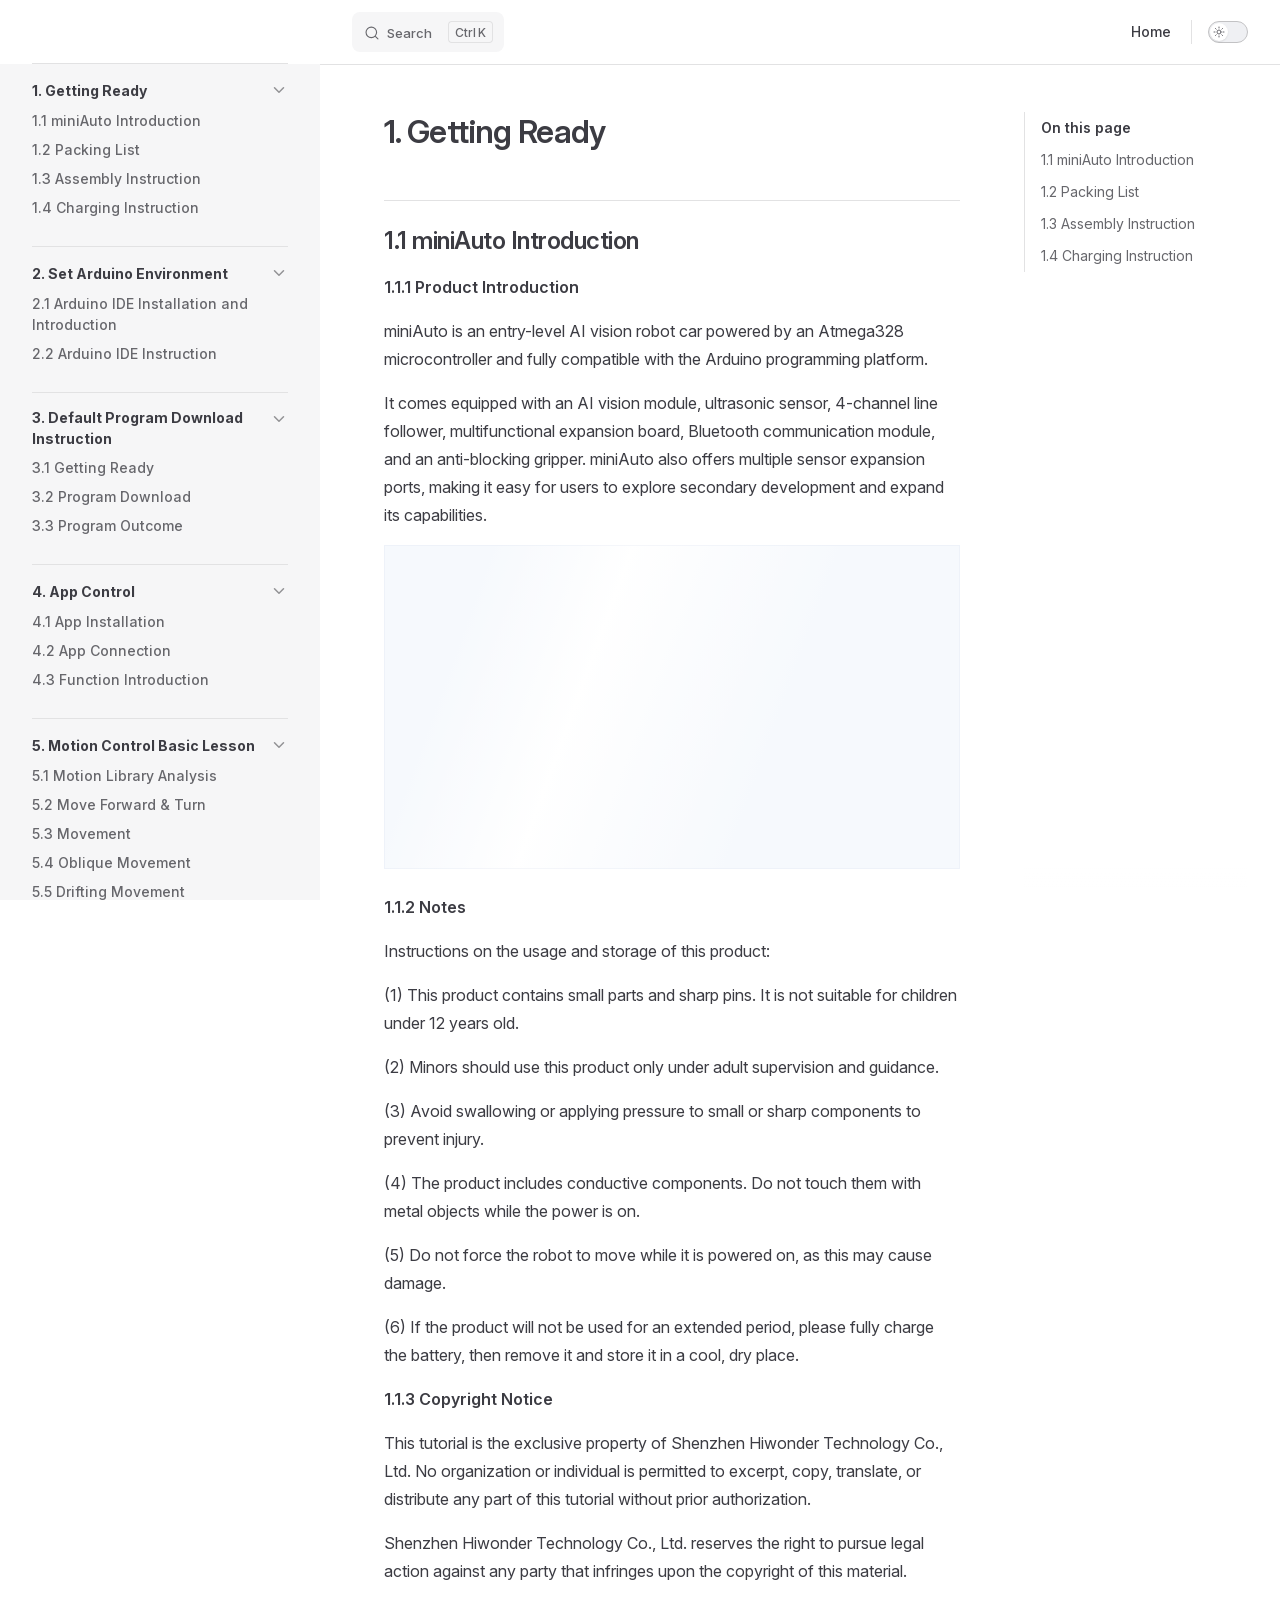
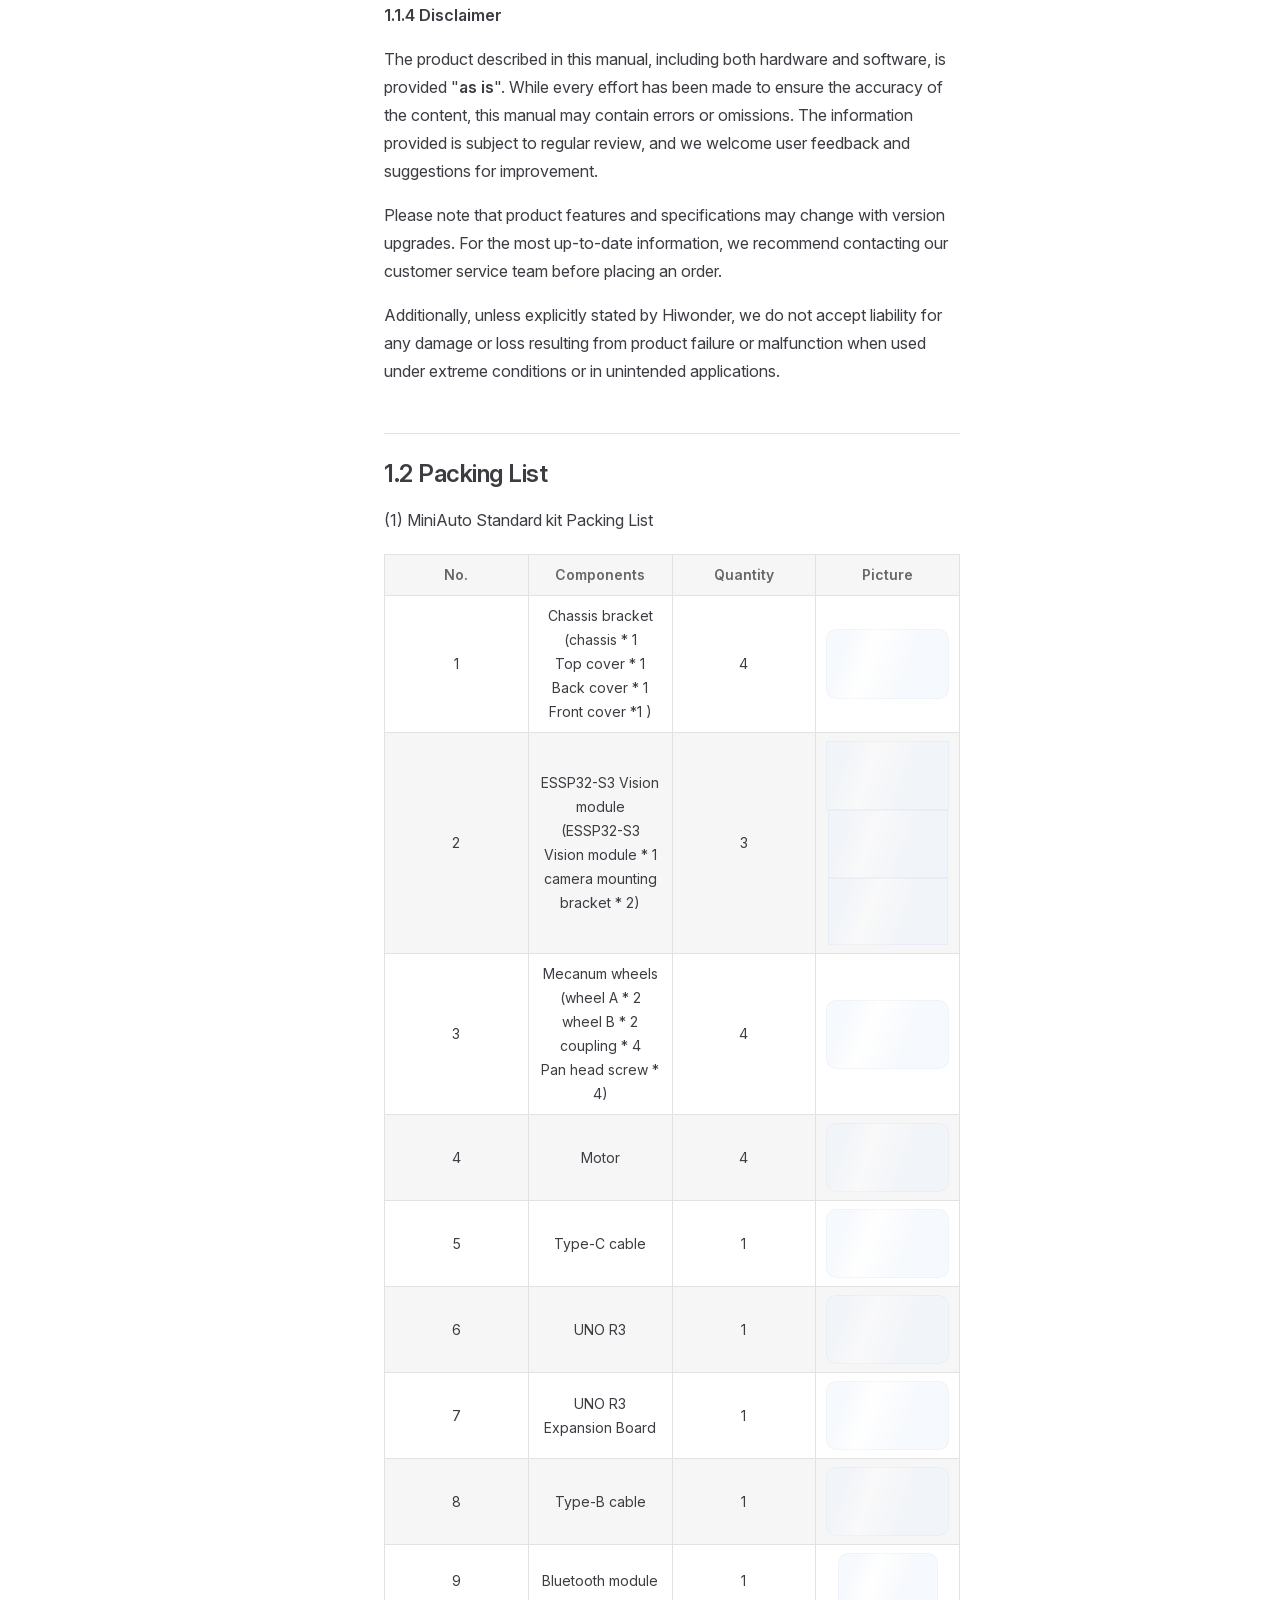
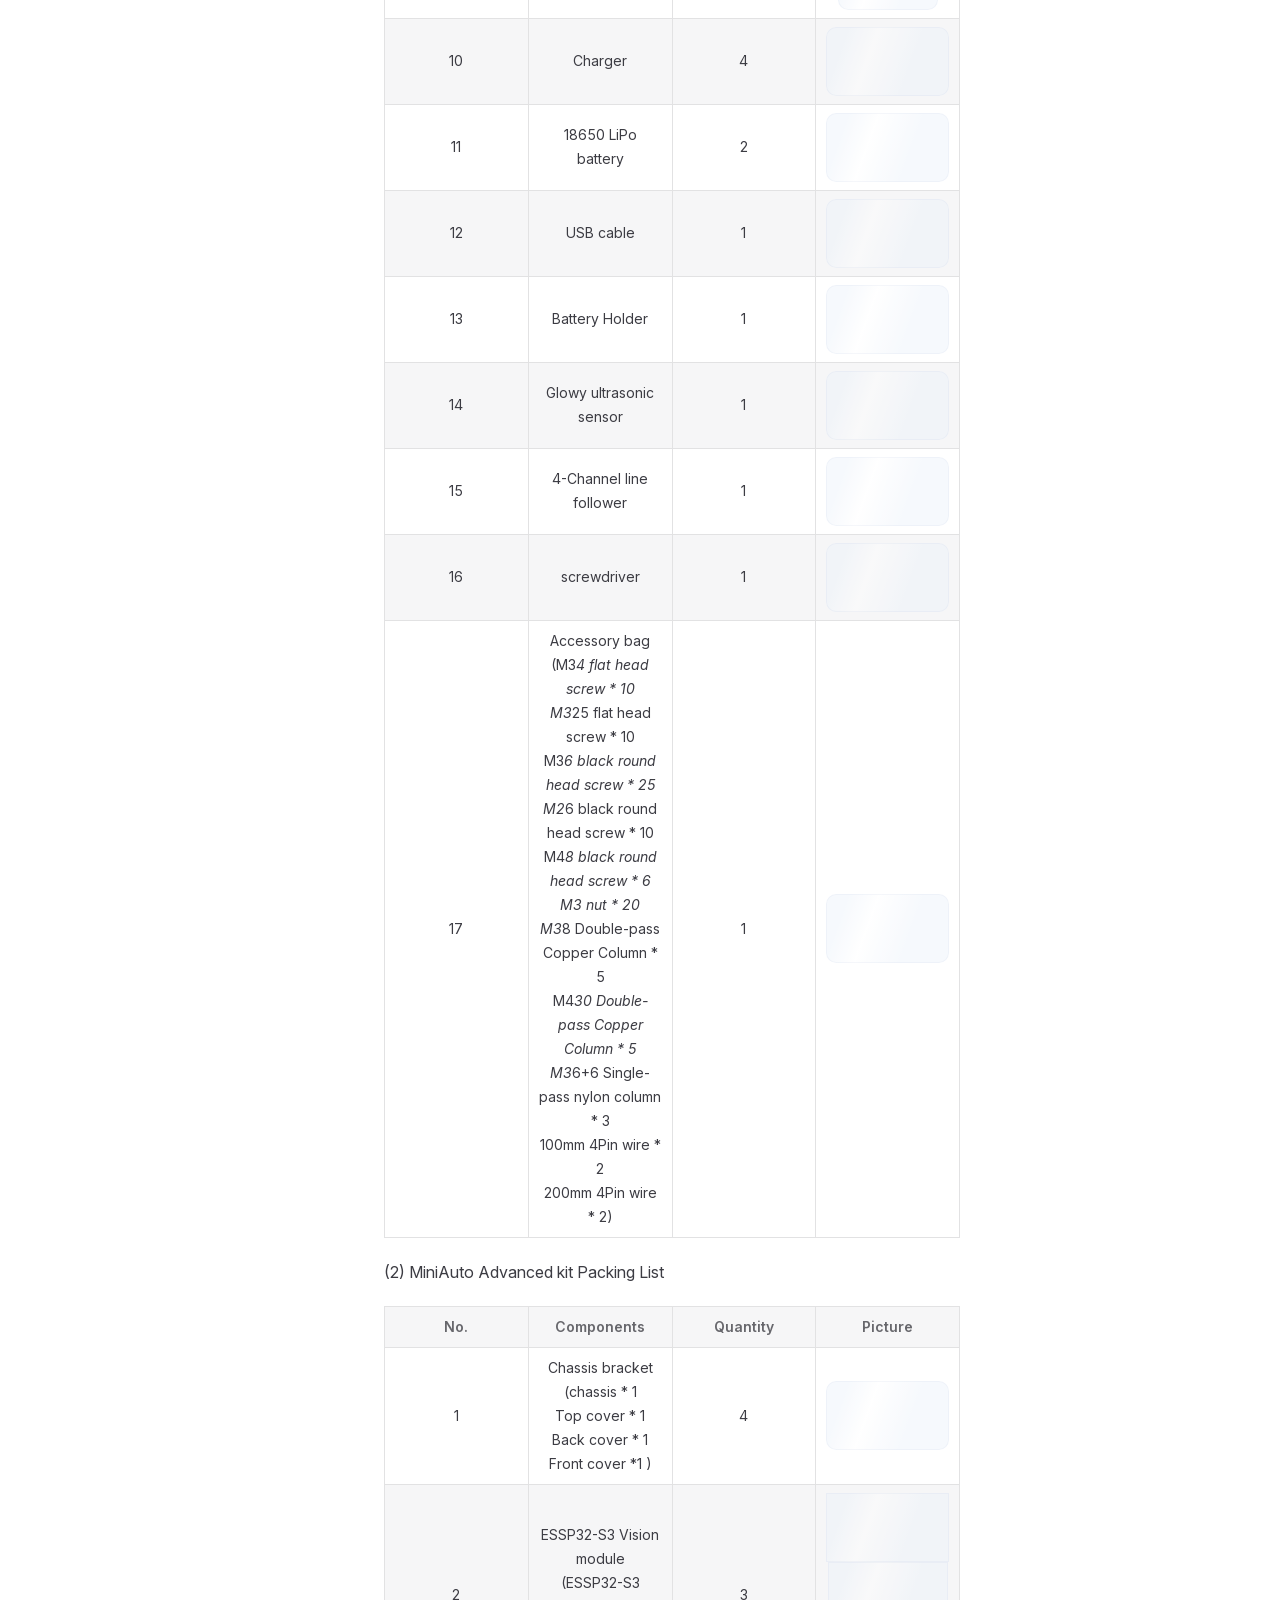
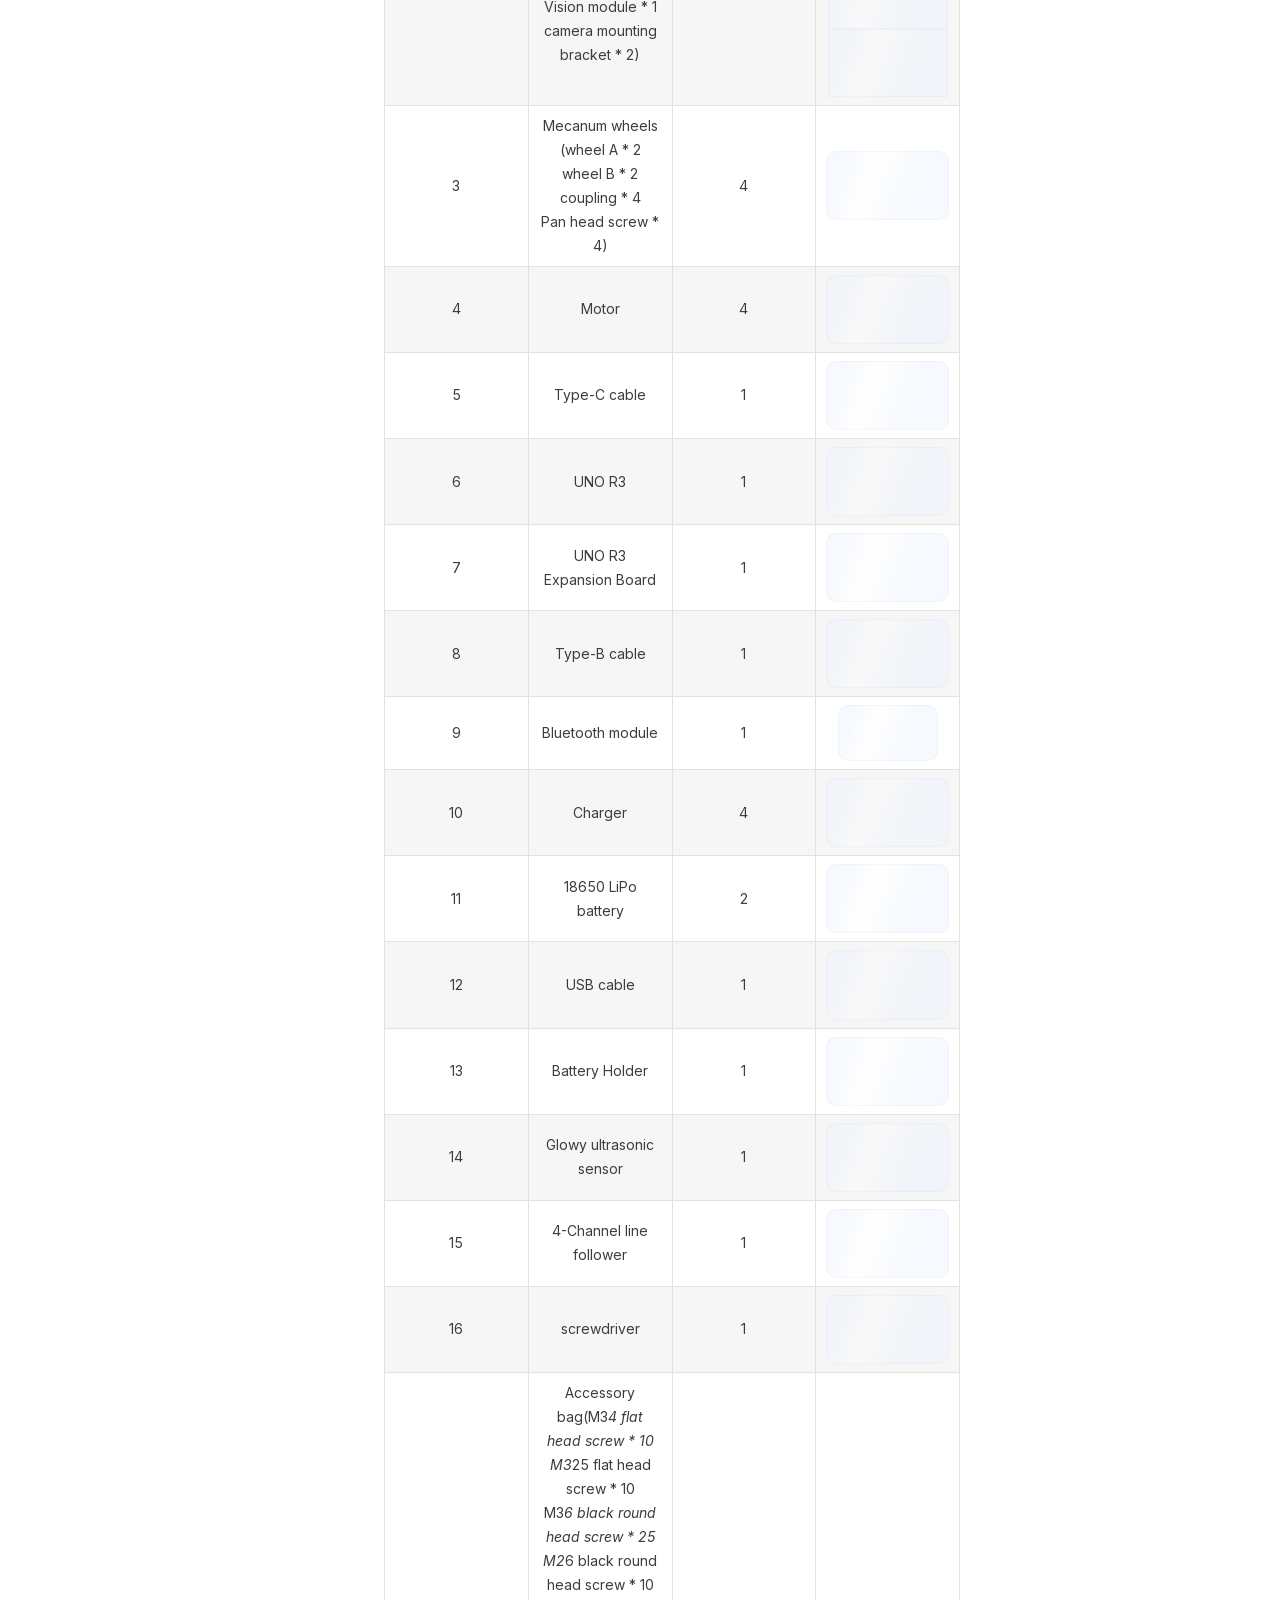
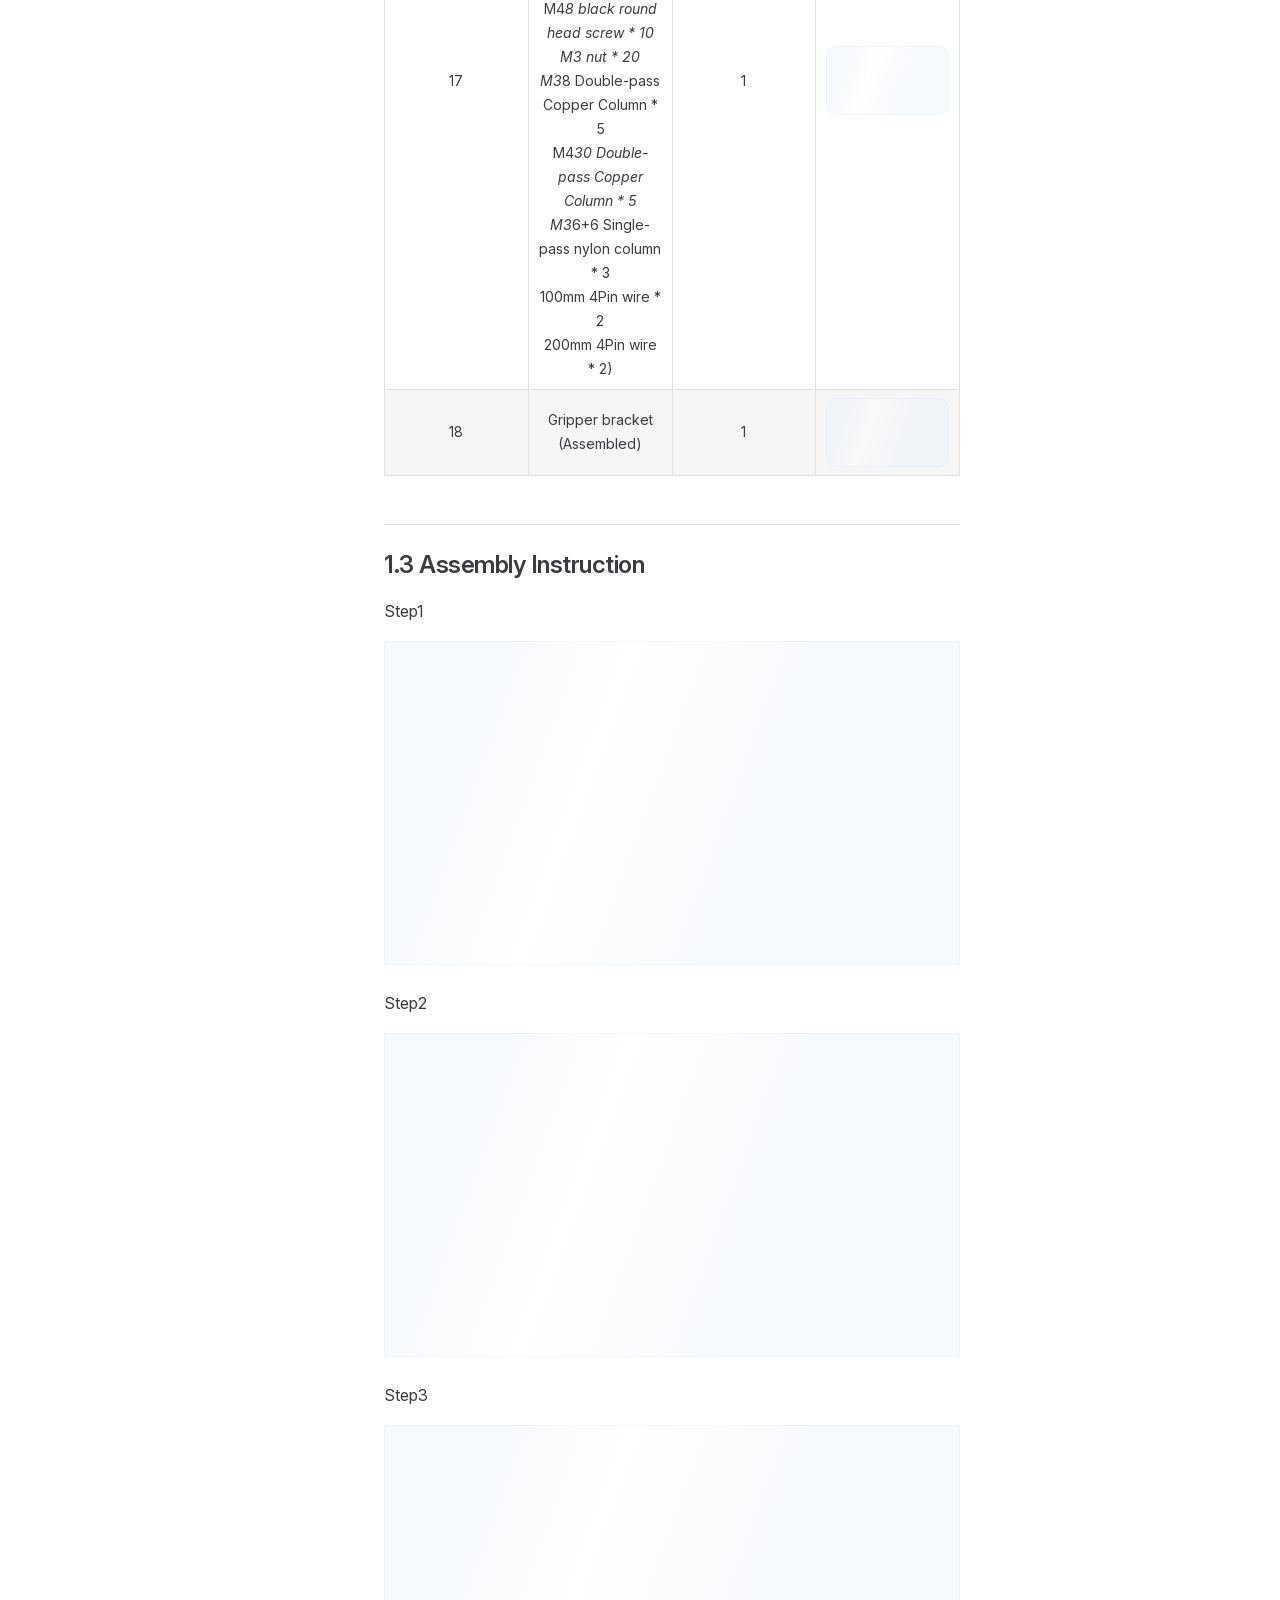
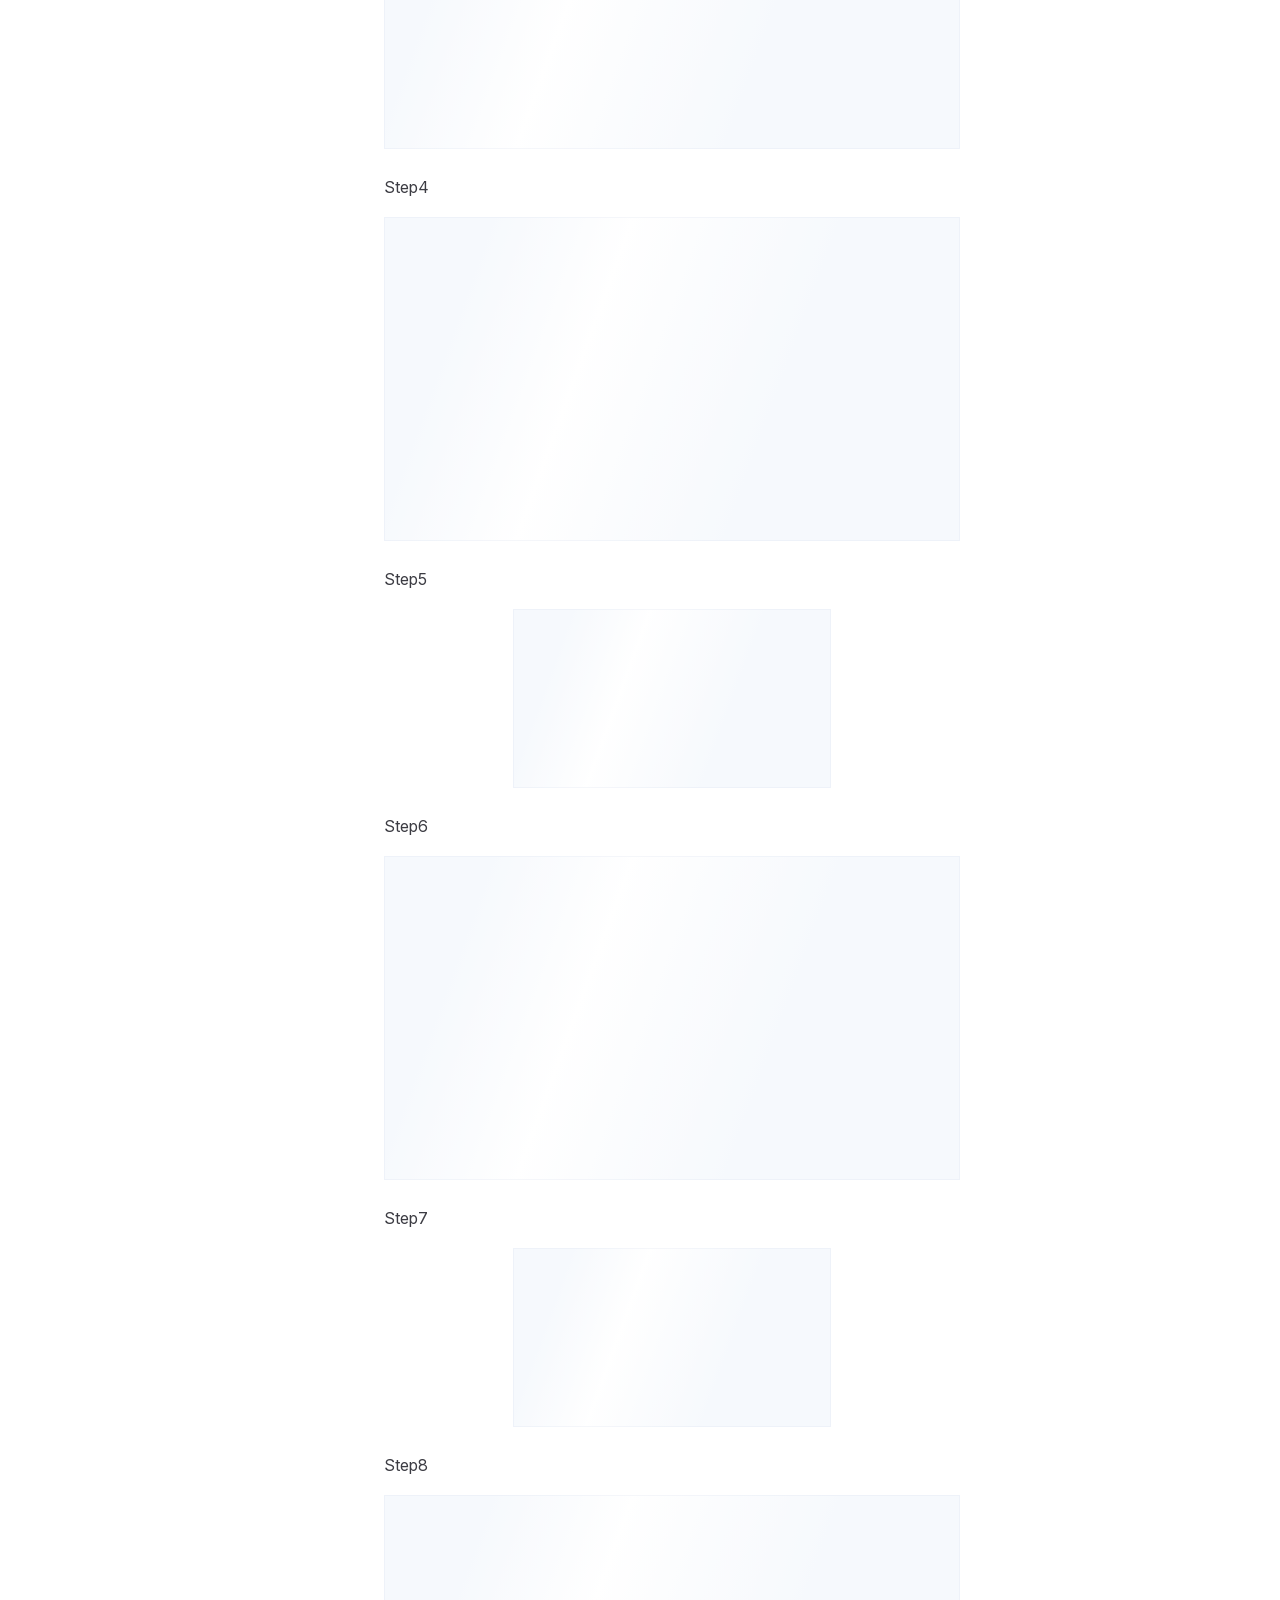
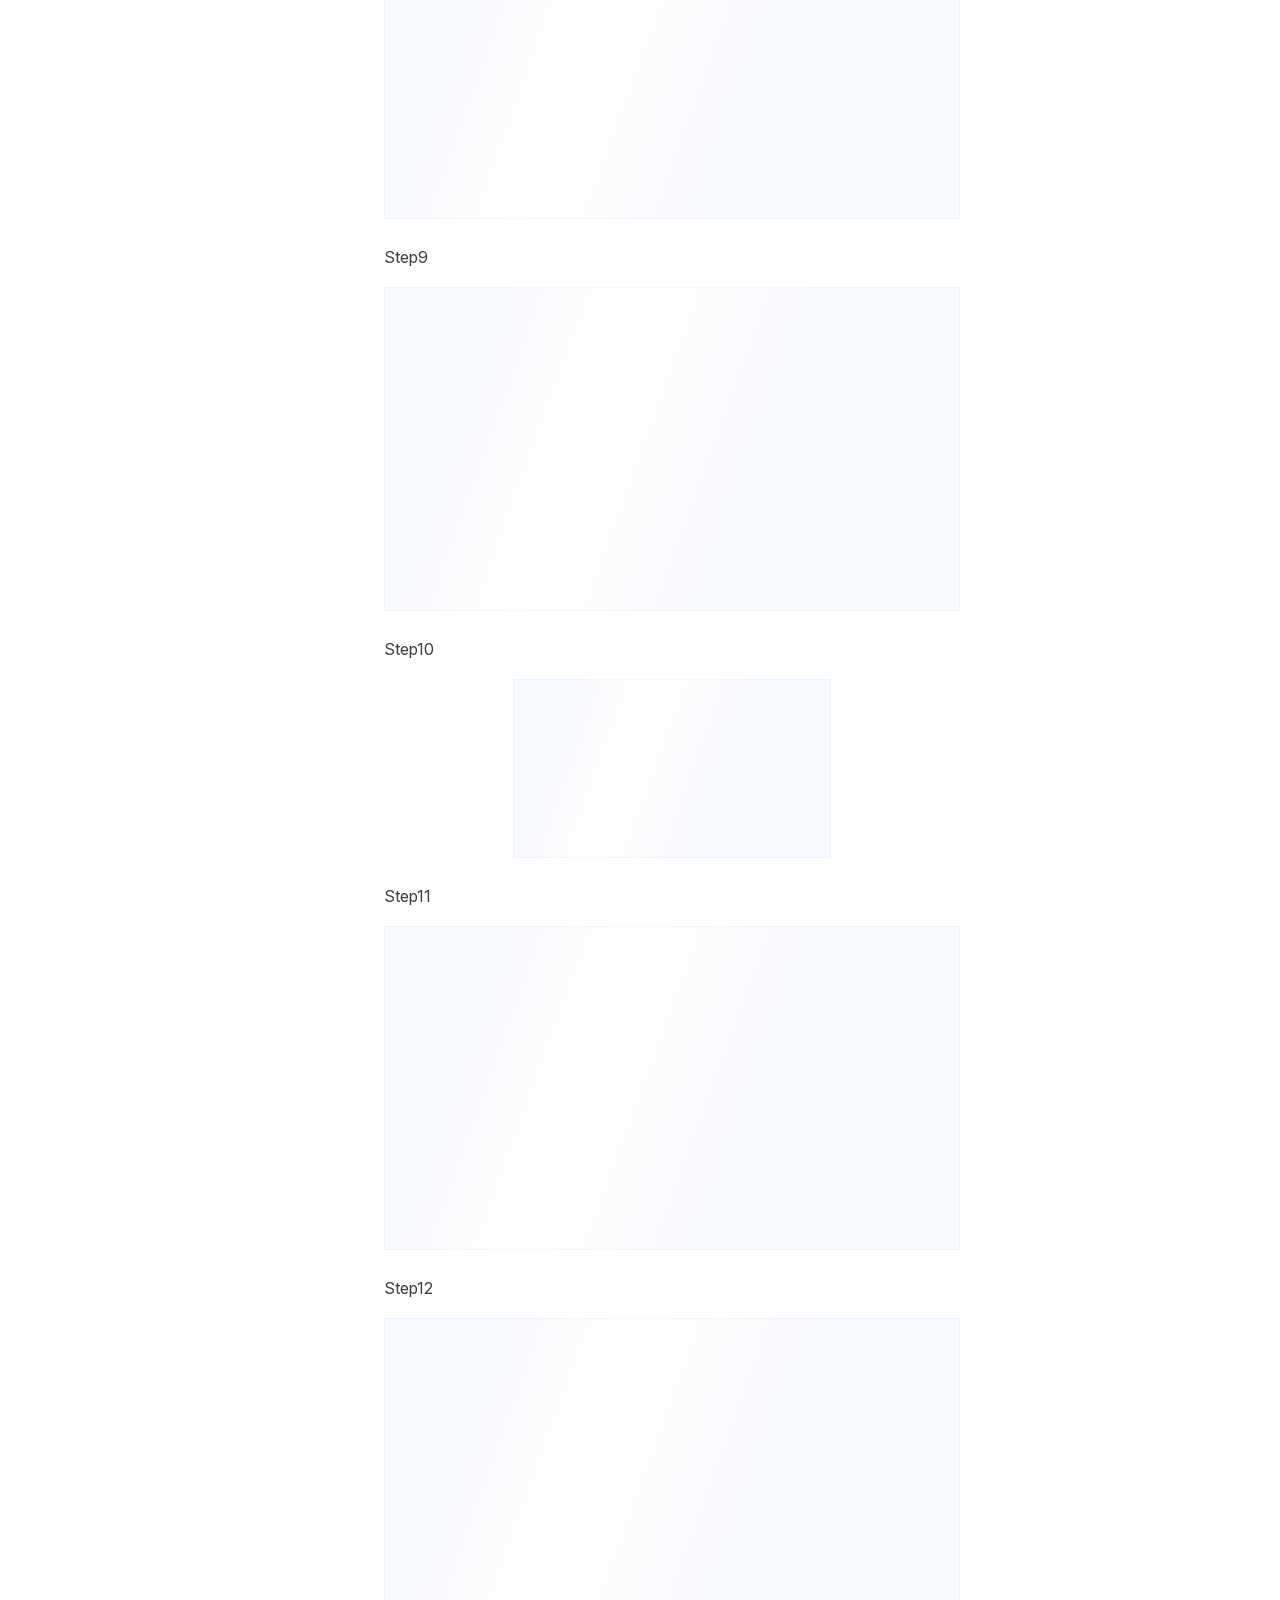
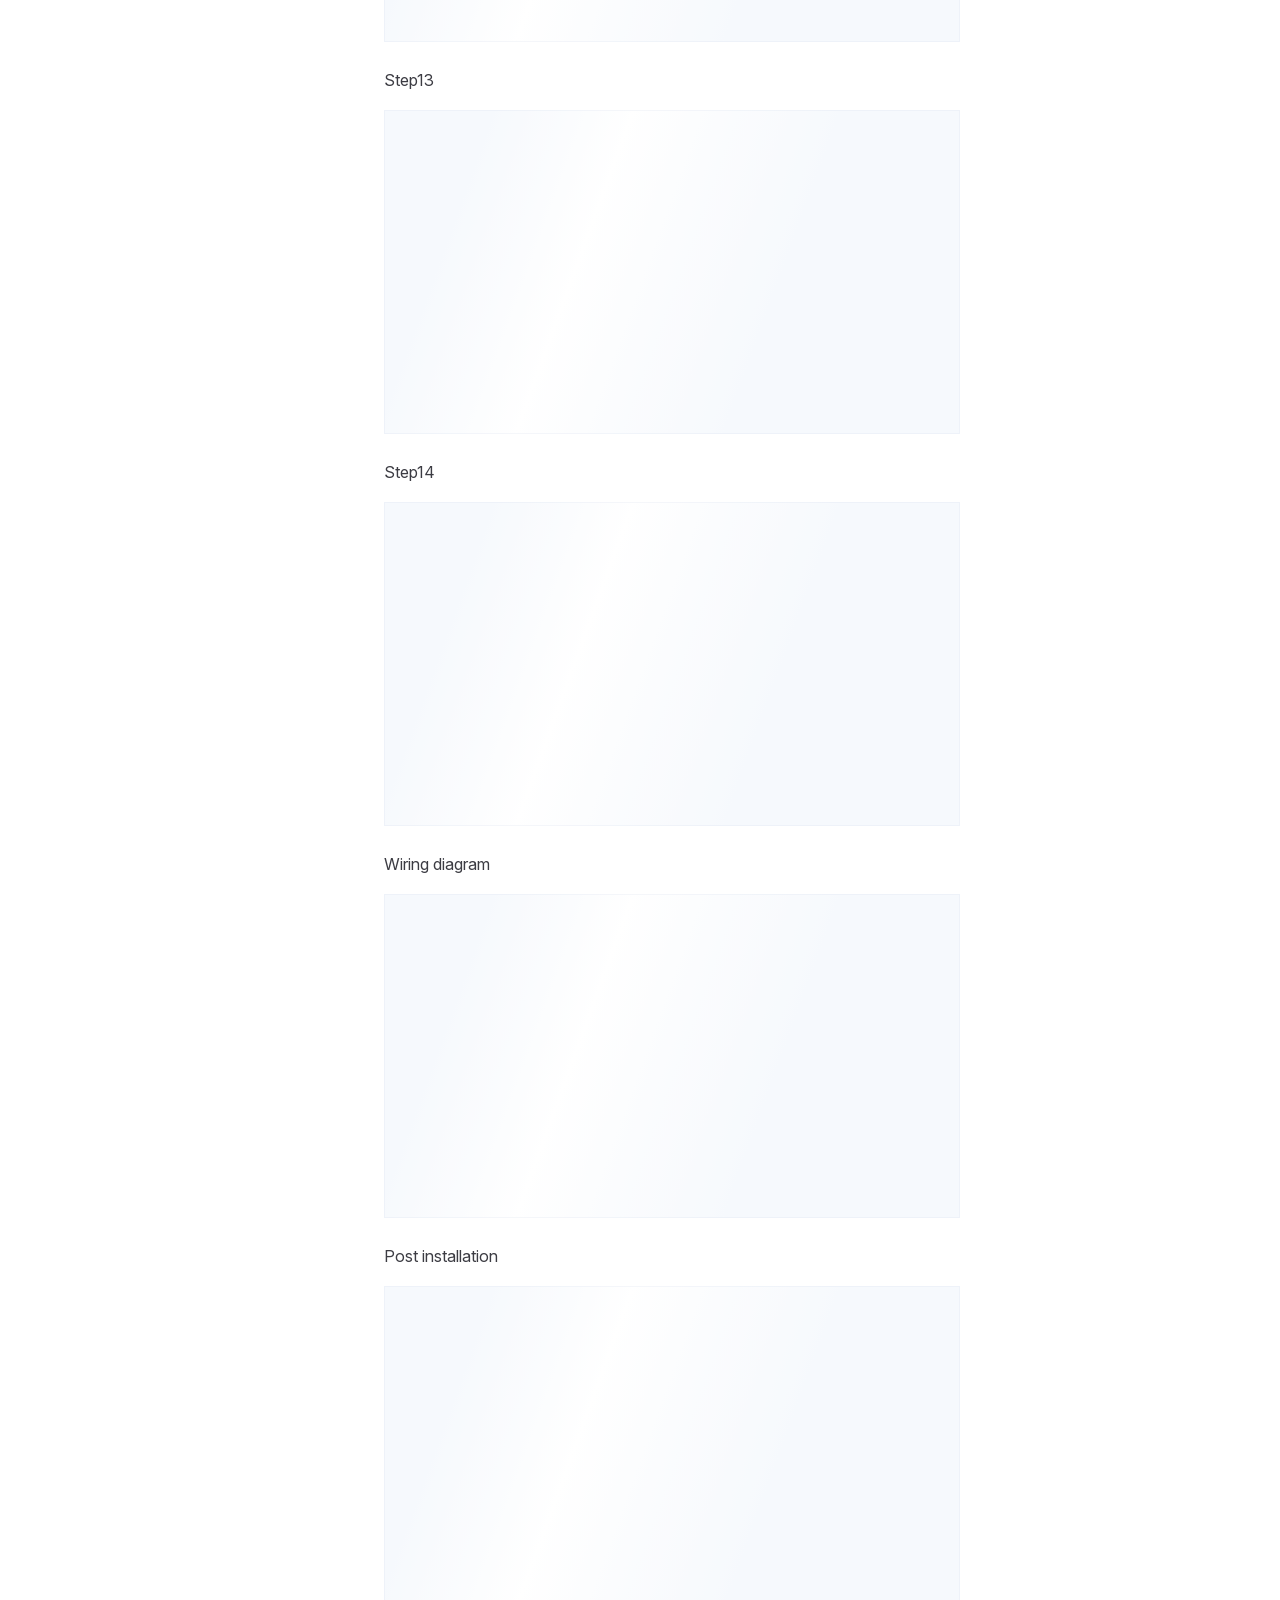
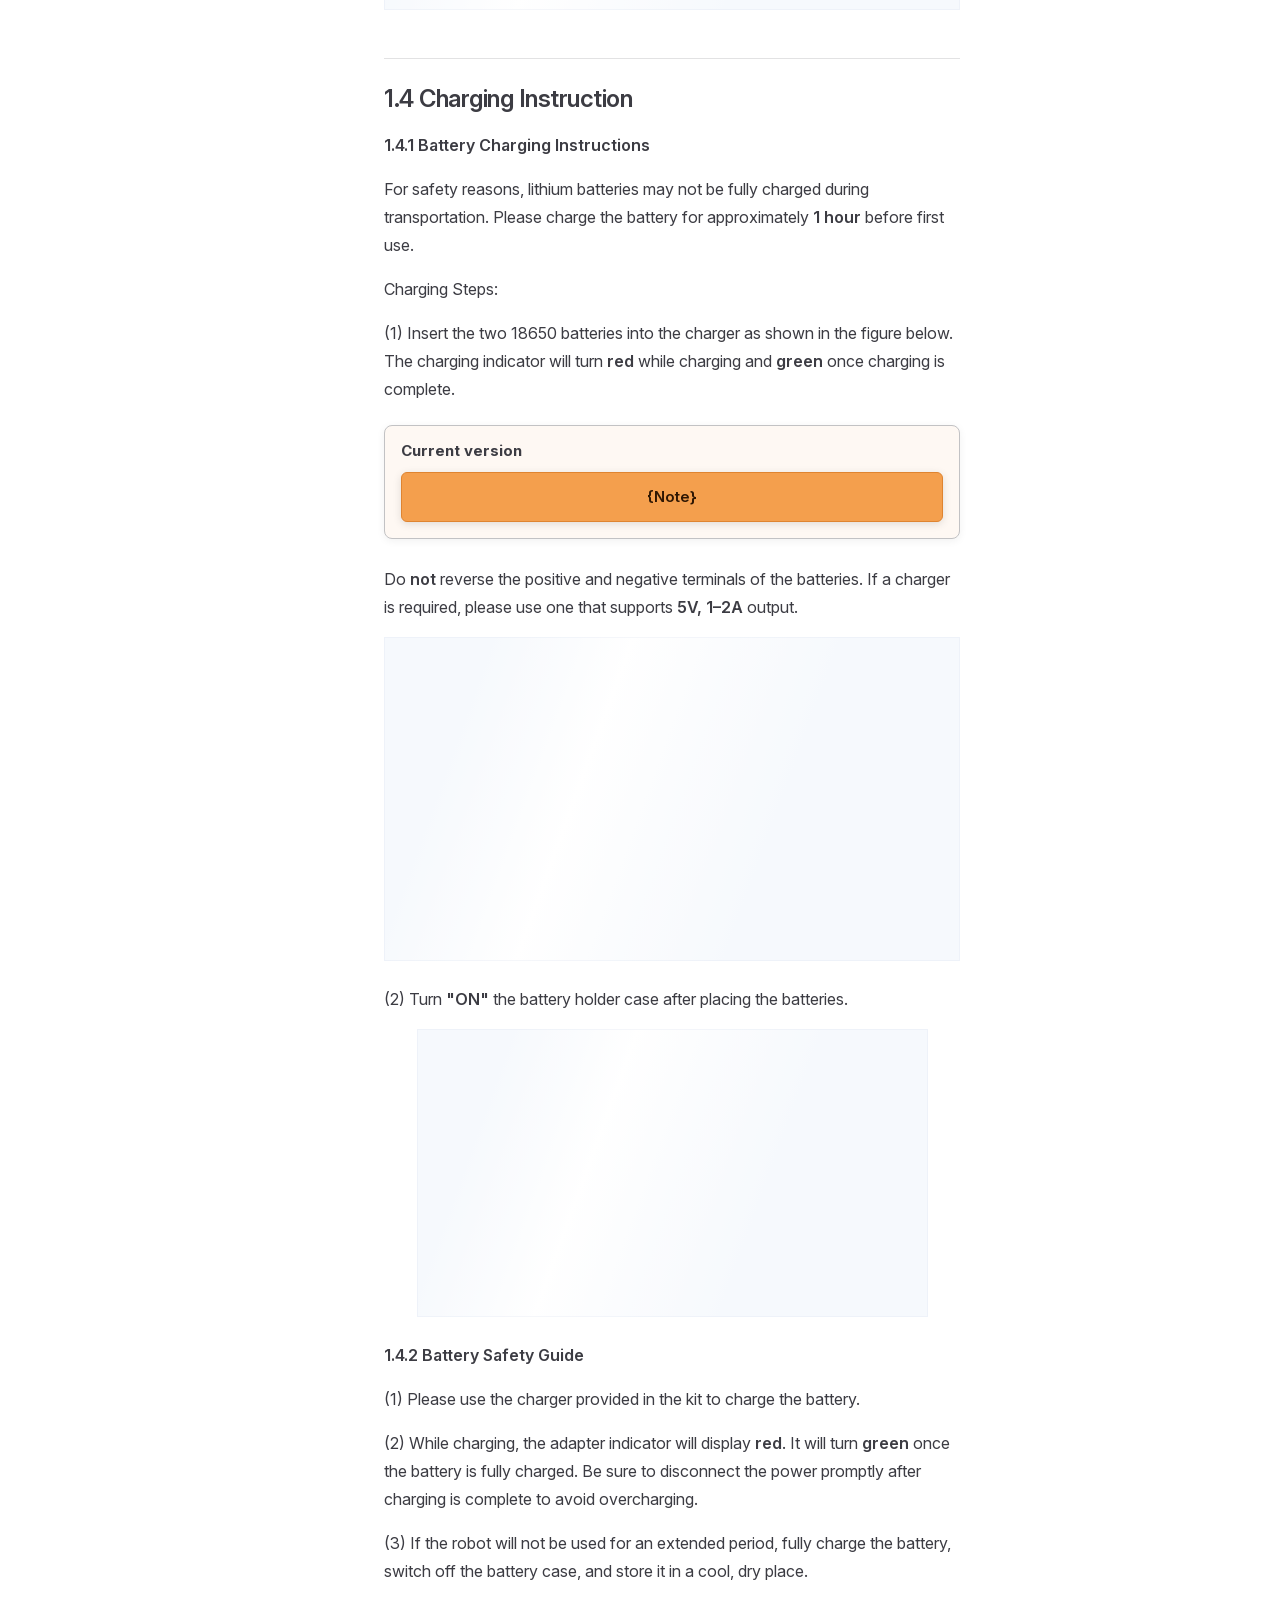
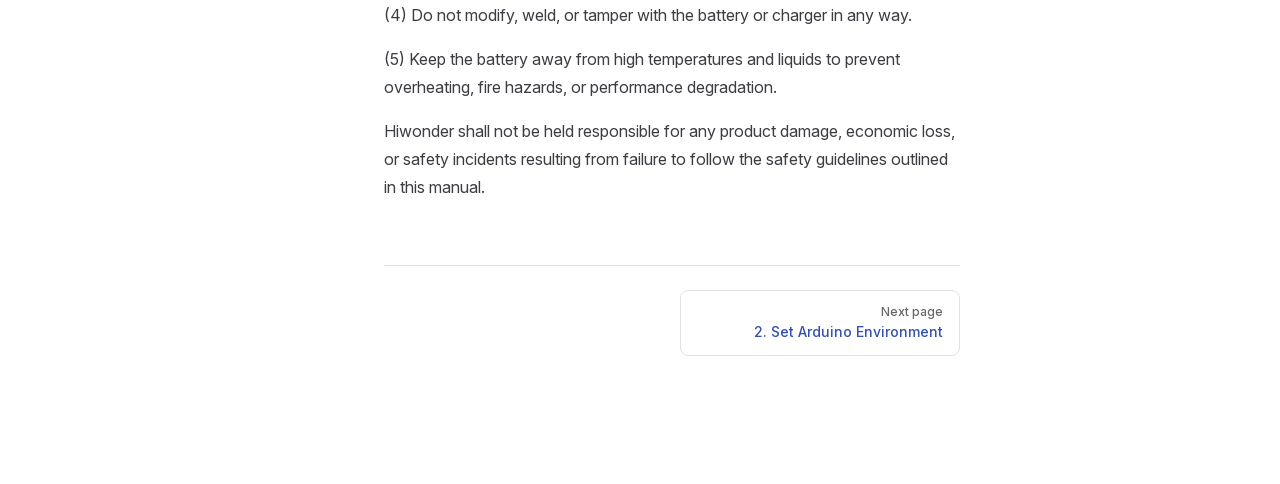
==== projects/miniAuto/en/latest/index.html @ 8099b374 "内容搭建" ====
<!DOCTYPE html>
<html lang="en-US" dir="ltr">
  <head>
    <meta charset="utf-8">
    <meta name="viewport" content="width=device-width,initial-scale=1">
    <title>miniAuto Documentation</title>
    <meta name="description" content="miniAuto robot documentation">
    <meta name="generator" content="VitePress v1.6.4">
    <link rel="preload stylesheet" href="/projects/miniAuto/en/latest/assets/style.CXNq7NOM.css" as="style">
    <link rel="preload stylesheet" href="/projects/miniAuto/en/latest/vp-icons.css" as="style">
    
    <script type="module" src="/projects/miniAuto/en/latest/assets/app.CSS46_le.js"></script>
    <link rel="preload" href="/projects/miniAuto/en/latest/assets/inter-roman-latin.Di8DUHzh.woff2" as="font" type="font/woff2" crossorigin="">
    <link rel="modulepreload" href="/projects/miniAuto/en/latest/assets/chunks/theme.BIvrLfAf.js">
    <link rel="modulepreload" href="/projects/miniAuto/en/latest/assets/chunks/framework.DKXwrDSC.js">
    <link rel="modulepreload" href="/projects/miniAuto/en/latest/assets/index.md.S3lpDI8j.lean.js">
    <link rel="icon" href="/projects/miniAuto/en/latest/favicon.ico">
    <script id="check-dark-mode">(()=>{const e=localStorage.getItem("vitepress-theme-appearance")||"auto",a=window.matchMedia("(prefers-color-scheme: dark)").matches;(!e||e==="auto"?a:e==="dark")&&document.documentElement.classList.add("dark")})();</script>
    <script id="check-mac-os">document.documentElement.classList.toggle("mac",/Mac|iPhone|iPod|iPad/i.test(navigator.platform));</script>
  </head>
  <body>
    <div id="app"><!--[--><div class="page-redirect" style="text-align:center;padding:100px 20px;"><p>Redirecting to content page...</p><p><a href="/projects/miniAuto/en/latest/docs/1.getting_ready.html" target="_self">If you are not redirected automatically, click here</a></p></div><!--[--><!----><!--]--><!----><!--]--></div>
    <script>window.__VP_HASH_MAP__=JSON.parse("{\"docs_1.getting_ready.md\":\"ZvWcv_i4\",\"docs_10.serial_communication_instruction.md\":\"BUv-j2hn\",\"docs_2.set_arduino_environment.md\":\"BEbsoVSH\",\"docs_3.default_program_download.md\":\"DoLZId81\",\"docs_4.app_control.md\":\"BB9zl8iE\",\"docs_5.motion_control_basic_lesson.md\":\"ORFEqY2C\",\"docs_6.secondary_development_lesson.md\":\"C_WtexMj\",\"docs_7.ai_vision_games_lesson.md\":\"CBOG2sAz\",\"docs_8.robotic_gripper_control_lesson.md\":\"Cg_LZ4_Y\",\"docs_9.wireless_glove_control_lesson.md\":\"Dyi_DvZf\",\"docs_index.md\":\"DQqNVwXc\",\"docs_resources_download.md\":\"DtMzrH5z\",\"index.md\":\"S3lpDI8j\"}");window.__VP_SITE_DATA__=JSON.parse("{\"lang\":\"en-US\",\"dir\":\"ltr\",\"title\":\"miniAuto Documentation\",\"description\":\"miniAuto robot documentation\",\"base\":\"/projects/miniAuto/en/latest/\",\"head\":[],\"router\":{\"prefetchLinks\":true},\"appearance\":true,\"themeConfig\":{\"siteTitle\":false,\"logo\":\"/e-logo.png\",\"outline\":[2,3],\"search\":{\"provider\":\"local\",\"options\":{\"translations\":{\"button\":{\"buttonText\":\"Search\",\"buttonAriaLabel\":\"Search\"},\"modal\":{\"searchBox\":{\"resetButtonTitle\":\"Clear search query\",\"resetButtonAriaLabel\":\"Clear search query\",\"cancelButtonText\":\"Cancel\",\"cancelButtonAriaLabel\":\"Cancel\"},\"startScreen\":{\"recentSearchTitle\":\"Recent Searches\",\"noRecentSearchText\":\"No recent searches\",\"suggestedQueryTitle\":\"Suggested Queries\"},\"noResultsScreen\":{\"noResultsText\":\"No results found for\",\"suggestedQueryText\":\"You can try searching for\",\"reportMissingResultsText\":\"Have any queries?\",\"reportMissingResultsLinkText\":\"Report here\"},\"footer\":{\"selectText\":\"to select\",\"navigateText\":\"to navigate\",\"closeText\":\"to close\"}}}}},\"nav\":[{\"text\":\"Home\",\"link\":\"https://www.hiwonder.net/\",\"target\":\"_self\"}],\"sidebar\":[{\"text\":\"1. Getting Ready\",\"link\":\"/docs/1.getting_ready.html\",\"collapsed\":false,\"items\":[{\"text\":\"1.1 miniAuto Introduction\",\"link\":\"/docs/1.getting_ready.html#_1-1-miniauto-introduction\"},{\"text\":\"1.2 Packing List\",\"link\":\"/docs/1.getting_ready.html#_1-2-packing-list\"},{\"text\":\"1.3 Assembly Instruction\",\"link\":\"/docs/1.getting_ready.html#_1-3-assembly-instruction\"},{\"text\":\"1.4 Charging Instruction\",\"link\":\"/docs/1.getting_ready.html#_1-4-charging-instruction\"}]},{\"text\":\"2. Set Arduino Environment\",\"link\":\"/docs/2.Set_Arduino_Environment.html\",\"collapsed\":false,\"items\":[{\"text\":\"2.1 Arduino IDE Installation and Introduction\",\"link\":\"/docs/2.Set_Arduino_Environment.html#_2-1-arduino-ide-installation-and-introduction\"},{\"text\":\"2.2 Arduino IDE Instruction\",\"link\":\"/docs/2.Set_Arduino_Environment.html#_2-2-arduino-ide-instruction\"}]},{\"text\":\"3. Default Program Download Instruction\",\"link\":\"/docs/3.default_program_download.html\",\"collapsed\":false,\"items\":[{\"text\":\"3.1 Getting Ready\",\"link\":\"/docs/3.default_program_download.html#_3-1-getting-ready\"},{\"text\":\"3.2 Program Download\",\"link\":\"/docs/3.default_program_download.html#_3-2-program-download\"},{\"text\":\"3.3 Program Outcome\",\"link\":\"/docs/3.default_program_download.html#_3-3-program-outcome\"}]},{\"text\":\"4. App Control\",\"link\":\"/docs/4.App_control.html\",\"collapsed\":false,\"items\":[{\"text\":\"4.1 App Installation\",\"link\":\"/docs/4.App_control.html#_4-1-app-installation\"},{\"text\":\"4.2 App Connection\",\"link\":\"/docs/4.App_control.html#_4-2-app-connection\"},{\"text\":\"4.3 Function Introduction\",\"link\":\"/docs/4.App_control.html#_4-3-function-introduction\"}]},{\"text\":\"5. Motion Control Basic Lesson\",\"link\":\"/docs/5.motion_control_basic_lesson.html\",\"collapsed\":false,\"items\":[{\"text\":\"5.1 Motion Library Analysis\",\"link\":\"/docs/5.motion_control_basic_lesson.html#_5-1-motion-library-analysis\"},{\"text\":\"5.2 Move Forward & Turn\",\"link\":\"/docs/5.motion_control_basic_lesson.html#_5-2-move-forward-turn\"},{\"text\":\"5.3 Movement\",\"link\":\"/docs/5.motion_control_basic_lesson.html#_5-3-movement\"},{\"text\":\"5.4 Oblique Movement\",\"link\":\"/docs/5.motion_control_basic_lesson.html#_5-4-oblique-movement\"},{\"text\":\"5.5 Drifting Movement\",\"link\":\"/docs/5.motion_control_basic_lesson.html#_5-5-drifting-movement\"}]},{\"text\":\"6. Secondary Development Lesson\",\"link\":\"/docs/6.secondary_development_lesson.html\",\"collapsed\":false,\"items\":[{\"text\":\"6.1 Secondary Development Library File Introduction\",\"link\":\"/docs/6.secondary_development_lesson.html#_6-1-secondary-development-library-file-introduction\"},{\"text\":\"6.2 RGB Control\",\"link\":\"/docs/6.secondary_development_lesson.html#_6-2-rgb-control\"},{\"text\":\"6.3 Play Music\",\"link\":\"/docs/6.secondary_development_lesson.html#_6-3-play-music\"},{\"text\":\"6.4 Ultrasonic Ranging\",\"link\":\"/docs/6.secondary_development_lesson.html#_6-4-ultrasonic-ranging\"},{\"text\":\"6.5 Ultrasonic Following\",\"link\":\"/docs/6.secondary_development_lesson.html#_6-5-ultrasonic-following\"},{\"text\":\"6.6 Obstacle Avoidance\",\"link\":\"/docs/6.secondary_development_lesson.html#_6-6-obstacle-avoidance\"},{\"text\":\"6.7 Line Following\",\"link\":\"/docs/6.secondary_development_lesson.html#_6-7-line-following\"},{\"text\":\"6.8 Pedestrian Detection\",\"link\":\"/docs/6.secondary_development_lesson.html#_6-8-pedestrian-detection\"},{\"text\":\"6.9 Intersection Judgment\",\"link\":\"/docs/6.secondary_development_lesson.html#_6-9-intersection-judgment\"},{\"text\":\"6.10 App Remote Control\",\"link\":\"/docs/6.secondary_development_lesson.html#_6-10-app-remote-control\"}]},{\"text\":\"7. AI Vision Games Lesson\",\"link\":\"/docs/7.ai_vision_games_lesson.html\",\"collapsed\":false,\"items\":[{\"text\":\"7.1 Introduction to ESP32-S3 Vision Module\",\"link\":\"/docs/7.ai_vision_games_lesson.html#_7-1-introduction-to-esp32-s3-vision-module\"},{\"text\":\"7.2 ESP32-S3 Library File Introduction\",\"link\":\"/docs/7.ai_vision_games_lesson.html#_7-2-esp32-s3-library-file-introduction\"},{\"text\":\"7.3 Live Camera Feed\",\"link\":\"/docs/7.ai_vision_games_lesson.html#_7-3-live-camera-feed\"},{\"text\":\"7.4 Color Recognition\",\"link\":\"/docs/7.ai_vision_games_lesson.html#_7-4-color-recognition\"},{\"text\":\"7.5 Color Tracking\",\"link\":\"/docs/7.ai_vision_games_lesson.html#_7-5-color-tracking\"},{\"text\":\"7.6 Vision Line Following\",\"link\":\"/docs/7.ai_vision_games_lesson.html#_7-6-vision-line-following\"},{\"text\":\"7.7 Face Recognition\",\"link\":\"/docs/7.ai_vision_games_lesson.html#_7-7-face-recognition\"}]},{\"text\":\"8. Robotic Gripper Control Lesson\",\"link\":\"/docs/8.robotic_gripper_control_lesson.html\",\"collapsed\":false,\"items\":[{\"text\":\"8.1 Robotic Gripper Assembly Instruction\",\"link\":\"/docs/8.robotic_gripper_control_lesson.html#_8-1-robotic-gripper-assembly-instruction\"},{\"text\":\"8.2 Robotic Gripper App Control\",\"link\":\"/docs/8.robotic_gripper_control_lesson.html#_8-2-robotic-gripper-app-control\"},{\"text\":\"8.3 Robotic Gripper Control\",\"link\":\"/docs/8.robotic_gripper_control_lesson.html#_8-3-robotic-gripper-control\"},{\"text\":\"8.4 Intelligent Transport\",\"link\":\"/docs/8.robotic_gripper_control_lesson.html#_8-4-intelligent-transport\"}]},{\"text\":\"9. Wireless Glove Control Lesson\",\"link\":\"/docs/9.wireless_glove_control_lesson.html\",\"collapsed\":false,\"items\":[{\"text\":\"9.1 Wireless Glove Introduction and Wearing\",\"link\":\"/docs/9.wireless_glove_control_lesson.html#_9-1-wireless-glove-introduction-and-wearing\"},{\"text\":\"9.2 Wireless Glove Control\",\"link\":\"/docs/9.wireless_glove_control_lesson.html#_9-2-wireless-glove-control\"}]},{\"text\":\"10.Serial Communication Instruction\",\"link\":\"/docs/10.serial_communication_instruction.html\",\"collapsed\":false,\"items\":[{\"text\":\"10.1 Master-Slave Device Communication Principles\",\"link\":\"/docs/10.serial_communication_instruction.html#_10-1-master-slave-device-communication-principles\"},{\"text\":\"10.2 PC Serial Port Controlling Routine\",\"link\":\"/docs/10.serial_communication_instruction.html#_10-2-pc-serial-port-controlling-routine\"}]},{\"text\":\"Appendix\",\"link\":\"/docs/resources_download.html\",\"collapsed\":false,\"items\":[]}]},\"locales\":{},\"scrollOffset\":134,\"cleanUrls\":false}");</script>
    
  </body>
</html>
---- projects/miniAuto/en/latest/assets/style.CXNq7NOM.css ----
@font-face{font-family:Inter;font-style:normal;font-weight:100 900;font-display:swap;src:url(/projects/miniAuto/en/latest/assets/inter-roman-cyrillic-ext.BBPuwvHQ.woff2) format("woff2");unicode-range:U+0460-052F,U+1C80-1C88,U+20B4,U+2DE0-2DFF,U+A640-A69F,U+FE2E-FE2F}@font-face{font-family:Inter;font-style:normal;font-weight:100 900;font-display:swap;src:url(/projects/miniAuto/en/latest/assets/inter-roman-cyrillic.C5lxZ8CY.woff2) format("woff2");unicode-range:U+0301,U+0400-045F,U+0490-0491,U+04B0-04B1,U+2116}@font-face{font-family:Inter;font-style:normal;font-weight:100 900;font-display:swap;src:url(/projects/miniAuto/en/latest/assets/inter-roman-greek-ext.CqjqNYQ-.woff2) format("woff2");unicode-range:U+1F00-1FFF}@font-face{font-family:Inter;font-style:normal;font-weight:100 900;font-display:swap;src:url(/projects/miniAuto/en/latest/assets/inter-roman-greek.BBVDIX6e.woff2) format("woff2");unicode-range:U+0370-0377,U+037A-037F,U+0384-038A,U+038C,U+038E-03A1,U+03A3-03FF}@font-face{font-family:Inter;font-style:normal;font-weight:100 900;font-display:swap;src:url(/projects/miniAuto/en/latest/assets/inter-roman-vietnamese.BjW4sHH5.woff2) format("woff2");unicode-range:U+0102-0103,U+0110-0111,U+0128-0129,U+0168-0169,U+01A0-01A1,U+01AF-01B0,U+0300-0301,U+0303-0304,U+0308-0309,U+0323,U+0329,U+1EA0-1EF9,U+20AB}@font-face{font-family:Inter;font-style:normal;font-weight:100 900;font-display:swap;src:url(/projects/miniAuto/en/latest/assets/inter-roman-latin-ext.4ZJIpNVo.woff2) format("woff2");unicode-range:U+0100-02AF,U+0304,U+0308,U+0329,U+1E00-1E9F,U+1EF2-1EFF,U+2020,U+20A0-20AB,U+20AD-20C0,U+2113,U+2C60-2C7F,U+A720-A7FF}@font-face{font-family:Inter;font-style:normal;font-weight:100 900;font-display:swap;src:url(/projects/miniAuto/en/latest/assets/inter-roman-latin.Di8DUHzh.woff2) format("woff2");unicode-range:U+0000-00FF,U+0131,U+0152-0153,U+02BB-02BC,U+02C6,U+02DA,U+02DC,U+0304,U+0308,U+0329,U+2000-206F,U+2074,U+20AC,U+2122,U+2191,U+2193,U+2212,U+2215,U+FEFF,U+FFFD}@font-face{font-family:Inter;font-style:italic;font-weight:100 900;font-display:swap;src:url(/projects/miniAuto/en/latest/assets/inter-italic-cyrillic-ext.r48I6akx.woff2) format("woff2");unicode-range:U+0460-052F,U+1C80-1C88,U+20B4,U+2DE0-2DFF,U+A640-A69F,U+FE2E-FE2F}@font-face{font-family:Inter;font-style:italic;font-weight:100 900;font-display:swap;src:url(/projects/miniAuto/en/latest/assets/inter-italic-cyrillic.By2_1cv3.woff2) format("woff2");unicode-range:U+0301,U+0400-045F,U+0490-0491,U+04B0-04B1,U+2116}@font-face{font-family:Inter;font-style:italic;font-weight:100 900;font-display:swap;src:url(/projects/miniAuto/en/latest/assets/inter-italic-greek-ext.1u6EdAuj.woff2) format("woff2");unicode-range:U+1F00-1FFF}@font-face{font-family:Inter;font-style:italic;font-weight:100 900;font-display:swap;src:url(/projects/miniAuto/en/latest/assets/inter-italic-greek.DJ8dCoTZ.woff2) format("woff2");unicode-range:U+0370-0377,U+037A-037F,U+0384-038A,U+038C,U+038E-03A1,U+03A3-03FF}@font-face{font-family:Inter;font-style:italic;font-weight:100 900;font-display:swap;src:url(/projects/miniAuto/en/latest/assets/inter-italic-vietnamese.BSbpV94h.woff2) format("woff2");unicode-range:U+0102-0103,U+0110-0111,U+0128-0129,U+0168-0169,U+01A0-01A1,U+01AF-01B0,U+0300-0301,U+0303-0304,U+0308-0309,U+0323,U+0329,U+1EA0-1EF9,U+20AB}@font-face{font-family:Inter;font-style:italic;font-weight:100 900;font-display:swap;src:url(/projects/miniAuto/en/latest/assets/inter-italic-latin-ext.CN1xVJS-.woff2) format("woff2");unicode-range:U+0100-02AF,U+0304,U+0308,U+0329,U+1E00-1E9F,U+1EF2-1EFF,U+2020,U+20A0-20AB,U+20AD-20C0,U+2113,U+2C60-2C7F,U+A720-A7FF}@font-face{font-family:Inter;font-style:italic;font-weight:100 900;font-display:swap;src:url(/projects/miniAuto/en/latest/assets/inter-italic-latin.C2AdPX0b.woff2) format("woff2");unicode-range:U+0000-00FF,U+0131,U+0152-0153,U+02BB-02BC,U+02C6,U+02DA,U+02DC,U+0304,U+0308,U+0329,U+2000-206F,U+2074,U+20AC,U+2122,U+2191,U+2193,U+2212,U+2215,U+FEFF,U+FFFD}@font-face{font-family:Punctuation SC;font-weight:400;src:local("PingFang SC Regular"),local("Noto Sans CJK SC"),local("Microsoft YaHei");unicode-range:U+201C,U+201D,U+2018,U+2019,U+2E3A,U+2014,U+2013,U+2026,U+00B7,U+007E,U+002F}@font-face{font-family:Punctuation SC;font-weight:500;src:local("PingFang SC Medium"),local("Noto Sans CJK SC"),local("Microsoft YaHei");unicode-range:U+201C,U+201D,U+2018,U+2019,U+2E3A,U+2014,U+2013,U+2026,U+00B7,U+007E,U+002F}@font-face{font-family:Punctuation SC;font-weight:600;src:local("PingFang SC Semibold"),local("Noto Sans CJK SC Bold"),local("Microsoft YaHei Bold");unicode-range:U+201C,U+201D,U+2018,U+2019,U+2E3A,U+2014,U+2013,U+2026,U+00B7,U+007E,U+002F}@font-face{font-family:Punctuation SC;font-weight:700;src:local("PingFang SC Semibold"),local("Noto Sans CJK SC Bold"),local("Microsoft YaHei Bold");unicode-range:U+201C,U+201D,U+2018,U+2019,U+2E3A,U+2014,U+2013,U+2026,U+00B7,U+007E,U+002F}:root{--vp-c-white: #ffffff;--vp-c-black: #000000;--vp-c-neutral: var(--vp-c-black);--vp-c-neutral-inverse: var(--vp-c-white)}.dark{--vp-c-neutral: var(--vp-c-white);--vp-c-neutral-inverse: var(--vp-c-black)}:root{--vp-c-gray-1: #dddde3;--vp-c-gray-2: #e4e4e9;--vp-c-gray-3: #ebebef;--vp-c-gray-soft: rgba(142, 150, 170, .14);--vp-c-indigo-1: #3451b2;--vp-c-indigo-2: #3a5ccc;--vp-c-indigo-3: #5672cd;--vp-c-indigo-soft: rgba(100, 108, 255, .14);--vp-c-purple-1: #6f42c1;--vp-c-purple-2: #7e4cc9;--vp-c-purple-3: #8e5cd9;--vp-c-purple-soft: rgba(159, 122, 234, .14);--vp-c-green-1: #18794e;--vp-c-green-2: #299764;--vp-c-green-3: #30a46c;--vp-c-green-soft: rgba(16, 185, 129, .14);--vp-c-yellow-1: #915930;--vp-c-yellow-2: #946300;--vp-c-yellow-3: #9f6a00;--vp-c-yellow-soft: rgba(234, 179, 8, .14);--vp-c-red-1: #b8272c;--vp-c-red-2: #d5393e;--vp-c-red-3: #e0575b;--vp-c-red-soft: rgba(244, 63, 94, .14);--vp-c-sponsor: #db2777}.dark{--vp-c-gray-1: #515c67;--vp-c-gray-2: #414853;--vp-c-gray-3: #32363f;--vp-c-gray-soft: rgba(101, 117, 133, .16);--vp-c-indigo-1: #a8b1ff;--vp-c-indigo-2: #5c73e7;--vp-c-indigo-3: #3e63dd;--vp-c-indigo-soft: rgba(100, 108, 255, .16);--vp-c-purple-1: #c8abfa;--vp-c-purple-2: #a879e6;--vp-c-purple-3: #8e5cd9;--vp-c-purple-soft: rgba(159, 122, 234, .16);--vp-c-green-1: #3dd68c;--vp-c-green-2: #30a46c;--vp-c-green-3: #298459;--vp-c-green-soft: rgba(16, 185, 129, .16);--vp-c-yellow-1: #f9b44e;--vp-c-yellow-2: #da8b17;--vp-c-yellow-3: #a46a0a;--vp-c-yellow-soft: rgba(234, 179, 8, .16);--vp-c-red-1: #f66f81;--vp-c-red-2: #f14158;--vp-c-red-3: #b62a3c;--vp-c-red-soft: rgba(244, 63, 94, .16)}:root{--vp-c-bg: #ffffff;--vp-c-bg-alt: #f6f6f7;--vp-c-bg-elv: #ffffff;--vp-c-bg-soft: #f6f6f7}.dark{--vp-c-bg: #1b1b1f;--vp-c-bg-alt: #161618;--vp-c-bg-elv: #202127;--vp-c-bg-soft: #202127}:root{--vp-c-border: #c2c2c4;--vp-c-divider: #e2e2e3;--vp-c-gutter: #e2e2e3}.dark{--vp-c-border: #3c3f44;--vp-c-divider: #2e2e32;--vp-c-gutter: #000000}:root{--vp-c-text-1: #3c3c43;--vp-c-text-2: #67676c;--vp-c-text-3: #929295}.dark{--vp-c-text-1: #dfdfd6;--vp-c-text-2: #98989f;--vp-c-text-3: #6a6a71}:root{--vp-c-default-1: var(--vp-c-gray-1);--vp-c-default-2: var(--vp-c-gray-2);--vp-c-default-3: var(--vp-c-gray-3);--vp-c-default-soft: var(--vp-c-gray-soft);--vp-c-brand-1: var(--vp-c-indigo-1);--vp-c-brand-2: var(--vp-c-indigo-2);--vp-c-brand-3: var(--vp-c-indigo-3);--vp-c-brand-soft: var(--vp-c-indigo-soft);--vp-c-brand: var(--vp-c-brand-1);--vp-c-tip-1: var(--vp-c-brand-1);--vp-c-tip-2: var(--vp-c-brand-2);--vp-c-tip-3: var(--vp-c-brand-3);--vp-c-tip-soft: var(--vp-c-brand-soft);--vp-c-note-1: var(--vp-c-brand-1);--vp-c-note-2: var(--vp-c-brand-2);--vp-c-note-3: var(--vp-c-brand-3);--vp-c-note-soft: var(--vp-c-brand-soft);--vp-c-success-1: var(--vp-c-green-1);--vp-c-success-2: var(--vp-c-green-2);--vp-c-success-3: var(--vp-c-green-3);--vp-c-success-soft: var(--vp-c-green-soft);--vp-c-important-1: var(--vp-c-purple-1);--vp-c-important-2: var(--vp-c-purple-2);--vp-c-important-3: var(--vp-c-purple-3);--vp-c-important-soft: var(--vp-c-purple-soft);--vp-c-warning-1: var(--vp-c-yellow-1);--vp-c-warning-2: var(--vp-c-yellow-2);--vp-c-warning-3: var(--vp-c-yellow-3);--vp-c-warning-soft: var(--vp-c-yellow-soft);--vp-c-danger-1: var(--vp-c-red-1);--vp-c-danger-2: var(--vp-c-red-2);--vp-c-danger-3: var(--vp-c-red-3);--vp-c-danger-soft: var(--vp-c-red-soft);--vp-c-caution-1: var(--vp-c-red-1);--vp-c-caution-2: var(--vp-c-red-2);--vp-c-caution-3: var(--vp-c-red-3);--vp-c-caution-soft: var(--vp-c-red-soft)}:root{--vp-font-family-base: "Inter", ui-sans-serif, system-ui, sans-serif, "Apple Color Emoji", "Segoe UI Emoji", "Segoe UI Symbol", "Noto Color Emoji";--vp-font-family-mono: ui-monospace, "Menlo", "Monaco", "Consolas", "Liberation Mono", "Courier New", monospace;font-optical-sizing:auto}:root:where(:lang(zh)){--vp-font-family-base: "Punctuation SC", "Inter", ui-sans-serif, system-ui, sans-serif, "Apple Color Emoji", "Segoe UI Emoji", "Segoe UI Symbol", "Noto Color Emoji"}:root{--vp-shadow-1: 0 1px 2px rgba(0, 0, 0, .04), 0 1px 2px rgba(0, 0, 0, .06);--vp-shadow-2: 0 3px 12px rgba(0, 0, 0, .07), 0 1px 4px rgba(0, 0, 0, .07);--vp-shadow-3: 0 12px 32px rgba(0, 0, 0, .1), 0 2px 6px rgba(0, 0, 0, .08);--vp-shadow-4: 0 14px 44px rgba(0, 0, 0, .12), 0 3px 9px rgba(0, 0, 0, .12);--vp-shadow-5: 0 18px 56px rgba(0, 0, 0, .16), 0 4px 12px rgba(0, 0, 0, .16)}:root{--vp-z-index-footer: 10;--vp-z-index-local-nav: 20;--vp-z-index-nav: 30;--vp-z-index-layout-top: 40;--vp-z-index-backdrop: 50;--vp-z-index-sidebar: 60}@media (min-width: 960px){:root{--vp-z-index-sidebar: 25}}:root{--vp-layout-max-width: 1440px}:root{--vp-header-anchor-symbol: "#"}:root{--vp-code-line-height: 1.7;--vp-code-font-size: .875em;--vp-code-color: var(--vp-c-brand-1);--vp-code-link-color: var(--vp-c-brand-1);--vp-code-link-hover-color: var(--vp-c-brand-2);--vp-code-bg: var(--vp-c-default-soft);--vp-code-block-color: var(--vp-c-text-2);--vp-code-block-bg: var(--vp-c-bg-alt);--vp-code-block-divider-color: var(--vp-c-gutter);--vp-code-lang-color: var(--vp-c-text-3);--vp-code-line-highlight-color: var(--vp-c-default-soft);--vp-code-line-number-color: var(--vp-c-text-3);--vp-code-line-diff-add-color: var(--vp-c-success-soft);--vp-code-line-diff-add-symbol-color: var(--vp-c-success-1);--vp-code-line-diff-remove-color: var(--vp-c-danger-soft);--vp-code-line-diff-remove-symbol-color: var(--vp-c-danger-1);--vp-code-line-warning-color: var(--vp-c-warning-soft);--vp-code-line-error-color: var(--vp-c-danger-soft);--vp-code-copy-code-border-color: var(--vp-c-divider);--vp-code-copy-code-bg: var(--vp-c-bg-soft);--vp-code-copy-code-hover-border-color: var(--vp-c-divider);--vp-code-copy-code-hover-bg: var(--vp-c-bg);--vp-code-copy-code-active-text: var(--vp-c-text-2);--vp-code-copy-copied-text-content: "Copied";--vp-code-tab-divider: var(--vp-code-block-divider-color);--vp-code-tab-text-color: var(--vp-c-text-2);--vp-code-tab-bg: var(--vp-code-block-bg);--vp-code-tab-hover-text-color: var(--vp-c-text-1);--vp-code-tab-active-text-color: var(--vp-c-text-1);--vp-code-tab-active-bar-color: var(--vp-c-brand-1)}:lang(es),:lang(pt){--vp-code-copy-copied-text-content: "Copiado"}:lang(fa){--vp-code-copy-copied-text-content: "کپی شد"}:lang(ko){--vp-code-copy-copied-text-content: "복사됨"}:lang(ru){--vp-code-copy-copied-text-content: "Скопировано"}:lang(zh){--vp-code-copy-copied-text-content: "已复制"}:root{--vp-button-brand-border: transparent;--vp-button-brand-text: var(--vp-c-white);--vp-button-brand-bg: var(--vp-c-brand-3);--vp-button-brand-hover-border: transparent;--vp-button-brand-hover-text: var(--vp-c-white);--vp-button-brand-hover-bg: var(--vp-c-brand-2);--vp-button-brand-active-border: transparent;--vp-button-brand-active-text: var(--vp-c-white);--vp-button-brand-active-bg: var(--vp-c-brand-1);--vp-button-alt-border: transparent;--vp-button-alt-text: var(--vp-c-text-1);--vp-button-alt-bg: var(--vp-c-default-3);--vp-button-alt-hover-border: transparent;--vp-button-alt-hover-text: var(--vp-c-text-1);--vp-button-alt-hover-bg: var(--vp-c-default-2);--vp-button-alt-active-border: transparent;--vp-button-alt-active-text: var(--vp-c-text-1);--vp-button-alt-active-bg: var(--vp-c-default-1);--vp-button-sponsor-border: var(--vp-c-text-2);--vp-button-sponsor-text: var(--vp-c-text-2);--vp-button-sponsor-bg: transparent;--vp-button-sponsor-hover-border: var(--vp-c-sponsor);--vp-button-sponsor-hover-text: var(--vp-c-sponsor);--vp-button-sponsor-hover-bg: transparent;--vp-button-sponsor-active-border: var(--vp-c-sponsor);--vp-button-sponsor-active-text: var(--vp-c-sponsor);--vp-button-sponsor-active-bg: transparent}:root{--vp-custom-block-font-size: 14px;--vp-custom-block-code-font-size: 13px;--vp-custom-block-info-border: transparent;--vp-custom-block-info-text: var(--vp-c-text-1);--vp-custom-block-info-bg: var(--vp-c-default-soft);--vp-custom-block-info-code-bg: var(--vp-c-default-soft);--vp-custom-block-note-border: transparent;--vp-custom-block-note-text: var(--vp-c-text-1);--vp-custom-block-note-bg: var(--vp-c-default-soft);--vp-custom-block-note-code-bg: var(--vp-c-default-soft);--vp-custom-block-tip-border: transparent;--vp-custom-block-tip-text: var(--vp-c-text-1);--vp-custom-block-tip-bg: var(--vp-c-tip-soft);--vp-custom-block-tip-code-bg: var(--vp-c-tip-soft);--vp-custom-block-important-border: transparent;--vp-custom-block-important-text: var(--vp-c-text-1);--vp-custom-block-important-bg: var(--vp-c-important-soft);--vp-custom-block-important-code-bg: var(--vp-c-important-soft);--vp-custom-block-warning-border: transparent;--vp-custom-block-warning-text: var(--vp-c-text-1);--vp-custom-block-warning-bg: var(--vp-c-warning-soft);--vp-custom-block-warning-code-bg: var(--vp-c-warning-soft);--vp-custom-block-danger-border: transparent;--vp-custom-block-danger-text: var(--vp-c-text-1);--vp-custom-block-danger-bg: var(--vp-c-danger-soft);--vp-custom-block-danger-code-bg: var(--vp-c-danger-soft);--vp-custom-block-caution-border: transparent;--vp-custom-block-caution-text: var(--vp-c-text-1);--vp-custom-block-caution-bg: var(--vp-c-caution-soft);--vp-custom-block-caution-code-bg: var(--vp-c-caution-soft);--vp-custom-block-details-border: var(--vp-custom-block-info-border);--vp-custom-block-details-text: var(--vp-custom-block-info-text);--vp-custom-block-details-bg: var(--vp-custom-block-info-bg);--vp-custom-block-details-code-bg: var(--vp-custom-block-info-code-bg)}:root{--vp-input-border-color: var(--vp-c-border);--vp-input-bg-color: var(--vp-c-bg-alt);--vp-input-switch-bg-color: var(--vp-c-default-soft)}:root{--vp-nav-height: 64px;--vp-nav-bg-color: var(--vp-c-bg);--vp-nav-screen-bg-color: var(--vp-c-bg);--vp-nav-logo-height: 24px}.hide-nav{--vp-nav-height: 0px}.hide-nav .VPSidebar{--vp-nav-height: 22px}:root{--vp-local-nav-bg-color: var(--vp-c-bg)}:root{--vp-sidebar-width: 272px;--vp-sidebar-bg-color: var(--vp-c-bg-alt)}:root{--vp-backdrop-bg-color: rgba(0, 0, 0, .6)}:root{--vp-home-hero-name-color: var(--vp-c-brand-1);--vp-home-hero-name-background: transparent;--vp-home-hero-image-background-image: none;--vp-home-hero-image-filter: none}:root{--vp-badge-info-border: transparent;--vp-badge-info-text: var(--vp-c-text-2);--vp-badge-info-bg: var(--vp-c-default-soft);--vp-badge-tip-border: transparent;--vp-badge-tip-text: var(--vp-c-tip-1);--vp-badge-tip-bg: var(--vp-c-tip-soft);--vp-badge-warning-border: transparent;--vp-badge-warning-text: var(--vp-c-warning-1);--vp-badge-warning-bg: var(--vp-c-warning-soft);--vp-badge-danger-border: transparent;--vp-badge-danger-text: var(--vp-c-danger-1);--vp-badge-danger-bg: var(--vp-c-danger-soft)}:root{--vp-carbon-ads-text-color: var(--vp-c-text-1);--vp-carbon-ads-poweredby-color: var(--vp-c-text-2);--vp-carbon-ads-bg-color: var(--vp-c-bg-soft);--vp-carbon-ads-hover-text-color: var(--vp-c-brand-1);--vp-carbon-ads-hover-poweredby-color: var(--vp-c-text-1)}:root{--vp-local-search-bg: var(--vp-c-bg);--vp-local-search-result-bg: var(--vp-c-bg);--vp-local-search-result-border: var(--vp-c-divider);--vp-local-search-result-selected-bg: var(--vp-c-bg);--vp-local-search-result-selected-border: var(--vp-c-brand-1);--vp-local-search-highlight-bg: var(--vp-c-brand-1);--vp-local-search-highlight-text: var(--vp-c-neutral-inverse)}@media (prefers-reduced-motion: reduce){*,:before,:after{animation-delay:-1ms!important;animation-duration:1ms!important;animation-iteration-count:1!important;background-attachment:initial!important;scroll-behavior:auto!important;transition-duration:0s!important;transition-delay:0s!important}}*,:before,:after{box-sizing:border-box}html{line-height:1.4;font-size:16px;-webkit-text-size-adjust:100%}html.dark{color-scheme:dark}body{margin:0;width:100%;min-width:320px;min-height:100vh;line-height:24px;font-family:var(--vp-font-family-base);font-size:16px;font-weight:400;color:var(--vp-c-text-1);background-color:var(--vp-c-bg);font-synthesis:style;text-rendering:optimizeLegibility;-webkit-font-smoothing:antialiased;-moz-osx-font-smoothing:grayscale}main{display:block}h1,h2,h3,h4,h5,h6{margin:0;line-height:24px;font-size:16px;font-weight:400}p{margin:0}strong,b{font-weight:600}a,area,button,[role=button],input,label,select,summary,textarea{touch-action:manipulation}a{color:inherit;text-decoration:inherit}ol,ul{list-style:none;margin:0;padding:0}blockquote{margin:0}pre,code,kbd,samp{font-family:var(--vp-font-family-mono)}img,svg,video,canvas,audio,iframe,embed,object{display:block}figure{margin:0}img,video{max-width:100%;height:auto}button,input,optgroup,select,textarea{border:0;padding:0;line-height:inherit;color:inherit}button{padding:0;font-family:inherit;background-color:transparent;background-image:none}button:enabled,[role=button]:enabled{cursor:pointer}button:focus,button:focus-visible{outline:1px dotted;outline:4px auto -webkit-focus-ring-color}button:focus:not(:focus-visible){outline:none!important}input:focus,textarea:focus,select:focus{outline:none}table{border-collapse:collapse}input{background-color:transparent}input:-ms-input-placeholder,textarea:-ms-input-placeholder{color:var(--vp-c-text-3)}input::-ms-input-placeholder,textarea::-ms-input-placeholder{color:var(--vp-c-text-3)}input::placeholder,textarea::placeholder{color:var(--vp-c-text-3)}input::-webkit-outer-spin-button,input::-webkit-inner-spin-button{-webkit-appearance:none;margin:0}input[type=number]{-moz-appearance:textfield}textarea{resize:vertical}select{-webkit-appearance:none}fieldset{margin:0;padding:0}h1,h2,h3,h4,h5,h6,li,p{overflow-wrap:break-word}vite-error-overlay{z-index:9999}mjx-container{overflow-x:auto}mjx-container>svg{display:inline-block;margin:auto}[class^=vpi-],[class*=" vpi-"],.vp-icon{width:1em;height:1em}[class^=vpi-].bg,[class*=" vpi-"].bg,.vp-icon.bg{background-size:100% 100%;background-color:transparent}[class^=vpi-]:not(.bg),[class*=" vpi-"]:not(.bg),.vp-icon:not(.bg){-webkit-mask:var(--icon) no-repeat;mask:var(--icon) no-repeat;-webkit-mask-size:100% 100%;mask-size:100% 100%;background-color:currentColor;color:inherit}.vpi-align-left{--icon: url("data:image/svg+xml,%3Csvg xmlns='http://www.w3.org/2000/svg' fill='none' stroke='currentColor' stroke-linecap='round' stroke-linejoin='round' stroke-width='2' viewBox='0 0 24 24'%3E%3Cpath d='M21 6H3M15 12H3M17 18H3'/%3E%3C/svg%3E")}.vpi-arrow-right,.vpi-arrow-down,.vpi-arrow-left,.vpi-arrow-up{--icon: url("data:image/svg+xml,%3Csvg xmlns='http://www.w3.org/2000/svg' fill='none' stroke='currentColor' stroke-linecap='round' stroke-linejoin='round' stroke-width='2' viewBox='0 0 24 24'%3E%3Cpath d='M5 12h14M12 5l7 7-7 7'/%3E%3C/svg%3E")}.vpi-chevron-right,.vpi-chevron-down,.vpi-chevron-left,.vpi-chevron-up{--icon: url("data:image/svg+xml,%3Csvg xmlns='http://www.w3.org/2000/svg' fill='none' stroke='currentColor' stroke-linecap='round' stroke-linejoin='round' stroke-width='2' viewBox='0 0 24 24'%3E%3Cpath d='m9 18 6-6-6-6'/%3E%3C/svg%3E")}.vpi-chevron-down,.vpi-arrow-down{transform:rotate(90deg)}.vpi-chevron-left,.vpi-arrow-left{transform:rotate(180deg)}.vpi-chevron-up,.vpi-arrow-up{transform:rotate(-90deg)}.vpi-square-pen{--icon: url("data:image/svg+xml,%3Csvg xmlns='http://www.w3.org/2000/svg' fill='none' stroke='currentColor' stroke-linecap='round' stroke-linejoin='round' stroke-width='2' viewBox='0 0 24 24'%3E%3Cpath d='M12 3H5a2 2 0 0 0-2 2v14a2 2 0 0 0 2 2h14a2 2 0 0 0 2-2v-7'/%3E%3Cpath d='M18.375 2.625a2.121 2.121 0 1 1 3 3L12 15l-4 1 1-4Z'/%3E%3C/svg%3E")}.vpi-plus{--icon: url("data:image/svg+xml,%3Csvg xmlns='http://www.w3.org/2000/svg' fill='none' stroke='currentColor' stroke-linecap='round' stroke-linejoin='round' stroke-width='2' viewBox='0 0 24 24'%3E%3Cpath d='M5 12h14M12 5v14'/%3E%3C/svg%3E")}.vpi-sun{--icon: url("data:image/svg+xml,%3Csvg xmlns='http://www.w3.org/2000/svg' fill='none' stroke='currentColor' stroke-linecap='round' stroke-linejoin='round' stroke-width='2' viewBox='0 0 24 24'%3E%3Ccircle cx='12' cy='12' r='4'/%3E%3Cpath d='M12 2v2M12 20v2M4.93 4.93l1.41 1.41M17.66 17.66l1.41 1.41M2 12h2M20 12h2M6.34 17.66l-1.41 1.41M19.07 4.93l-1.41 1.41'/%3E%3C/svg%3E")}.vpi-moon{--icon: url("data:image/svg+xml,%3Csvg xmlns='http://www.w3.org/2000/svg' fill='none' stroke='currentColor' stroke-linecap='round' stroke-linejoin='round' stroke-width='2' viewBox='0 0 24 24'%3E%3Cpath d='M12 3a6 6 0 0 0 9 9 9 9 0 1 1-9-9Z'/%3E%3C/svg%3E")}.vpi-more-horizontal{--icon: url("data:image/svg+xml,%3Csvg xmlns='http://www.w3.org/2000/svg' fill='none' stroke='currentColor' stroke-linecap='round' stroke-linejoin='round' stroke-width='2' viewBox='0 0 24 24'%3E%3Ccircle cx='12' cy='12' r='1'/%3E%3Ccircle cx='19' cy='12' r='1'/%3E%3Ccircle cx='5' cy='12' r='1'/%3E%3C/svg%3E")}.vpi-languages{--icon: url("data:image/svg+xml,%3Csvg xmlns='http://www.w3.org/2000/svg' fill='none' stroke='currentColor' stroke-linecap='round' stroke-linejoin='round' stroke-width='2' viewBox='0 0 24 24'%3E%3Cpath d='m5 8 6 6M4 14l6-6 2-3M2 5h12M7 2h1M22 22l-5-10-5 10M14 18h6'/%3E%3C/svg%3E")}.vpi-heart{--icon: url("data:image/svg+xml,%3Csvg xmlns='http://www.w3.org/2000/svg' fill='none' stroke='currentColor' stroke-linecap='round' stroke-linejoin='round' stroke-width='2' viewBox='0 0 24 24'%3E%3Cpath d='M19 14c1.49-1.46 3-3.21 3-5.5A5.5 5.5 0 0 0 16.5 3c-1.76 0-3 .5-4.5 2-1.5-1.5-2.74-2-4.5-2A5.5 5.5 0 0 0 2 8.5c0 2.3 1.5 4.05 3 5.5l7 7Z'/%3E%3C/svg%3E")}.vpi-search{--icon: url("data:image/svg+xml,%3Csvg xmlns='http://www.w3.org/2000/svg' fill='none' stroke='currentColor' stroke-linecap='round' stroke-linejoin='round' stroke-width='2' viewBox='0 0 24 24'%3E%3Ccircle cx='11' cy='11' r='8'/%3E%3Cpath d='m21 21-4.3-4.3'/%3E%3C/svg%3E")}.vpi-layout-list{--icon: url("data:image/svg+xml,%3Csvg xmlns='http://www.w3.org/2000/svg' fill='none' stroke='currentColor' stroke-linecap='round' stroke-linejoin='round' stroke-width='2' viewBox='0 0 24 24'%3E%3Crect width='7' height='7' x='3' y='3' rx='1'/%3E%3Crect width='7' height='7' x='3' y='14' rx='1'/%3E%3Cpath d='M14 4h7M14 9h7M14 15h7M14 20h7'/%3E%3C/svg%3E")}.vpi-delete{--icon: url("data:image/svg+xml,%3Csvg xmlns='http://www.w3.org/2000/svg' fill='none' stroke='currentColor' stroke-linecap='round' stroke-linejoin='round' stroke-width='2' viewBox='0 0 24 24'%3E%3Cpath d='M20 5H9l-7 7 7 7h11a2 2 0 0 0 2-2V7a2 2 0 0 0-2-2ZM18 9l-6 6M12 9l6 6'/%3E%3C/svg%3E")}.vpi-corner-down-left{--icon: url("data:image/svg+xml,%3Csvg xmlns='http://www.w3.org/2000/svg' fill='none' stroke='currentColor' stroke-linecap='round' stroke-linejoin='round' stroke-width='2' viewBox='0 0 24 24'%3E%3Cpath d='m9 10-5 5 5 5'/%3E%3Cpath d='M20 4v7a4 4 0 0 1-4 4H4'/%3E%3C/svg%3E")}:root{--vp-icon-copy: url("data:image/svg+xml,%3Csvg xmlns='http://www.w3.org/2000/svg' fill='none' stroke='rgba(128,128,128,1)' stroke-linecap='round' stroke-linejoin='round' stroke-width='2' viewBox='0 0 24 24'%3E%3Crect width='8' height='4' x='8' y='2' rx='1' ry='1'/%3E%3Cpath d='M16 4h2a2 2 0 0 1 2 2v14a2 2 0 0 1-2 2H6a2 2 0 0 1-2-2V6a2 2 0 0 1 2-2h2'/%3E%3C/svg%3E");--vp-icon-copied: url("data:image/svg+xml,%3Csvg xmlns='http://www.w3.org/2000/svg' fill='none' stroke='rgba(128,128,128,1)' stroke-linecap='round' stroke-linejoin='round' stroke-width='2' viewBox='0 0 24 24'%3E%3Crect width='8' height='4' x='8' y='2' rx='1' ry='1'/%3E%3Cpath d='M16 4h2a2 2 0 0 1 2 2v14a2 2 0 0 1-2 2H6a2 2 0 0 1-2-2V6a2 2 0 0 1 2-2h2'/%3E%3Cpath d='m9 14 2 2 4-4'/%3E%3C/svg%3E")}.visually-hidden{position:absolute;width:1px;height:1px;white-space:nowrap;clip:rect(0 0 0 0);clip-path:inset(50%);overflow:hidden}.custom-block{border:1px solid transparent;border-radius:8px;padding:16px 16px 8px;line-height:24px;font-size:var(--vp-custom-block-font-size);color:var(--vp-c-text-2)}.custom-block.info{border-color:var(--vp-custom-block-info-border);color:var(--vp-custom-block-info-text);background-color:var(--vp-custom-block-info-bg)}.custom-block.info a,.custom-block.info code{color:var(--vp-c-brand-1)}.custom-block.info a:hover,.custom-block.info a:hover>code{color:var(--vp-c-brand-2)}.custom-block.info code{background-color:var(--vp-custom-block-info-code-bg)}.custom-block.note{border-color:var(--vp-custom-block-note-border);color:var(--vp-custom-block-note-text);background-color:var(--vp-custom-block-note-bg)}.custom-block.note a,.custom-block.note code{color:var(--vp-c-brand-1)}.custom-block.note a:hover,.custom-block.note a:hover>code{color:var(--vp-c-brand-2)}.custom-block.note code{background-color:var(--vp-custom-block-note-code-bg)}.custom-block.tip{border-color:var(--vp-custom-block-tip-border);color:var(--vp-custom-block-tip-text);background-color:var(--vp-custom-block-tip-bg)}.custom-block.tip a,.custom-block.tip code{color:var(--vp-c-tip-1)}.custom-block.tip a:hover,.custom-block.tip a:hover>code{color:var(--vp-c-tip-2)}.custom-block.tip code{background-color:var(--vp-custom-block-tip-code-bg)}.custom-block.important{border-color:var(--vp-custom-block-important-border);color:var(--vp-custom-block-important-text);background-color:var(--vp-custom-block-important-bg)}.custom-block.important a,.custom-block.important code{color:var(--vp-c-important-1)}.custom-block.important a:hover,.custom-block.important a:hover>code{color:var(--vp-c-important-2)}.custom-block.important code{background-color:var(--vp-custom-block-important-code-bg)}.custom-block.warning{border-color:var(--vp-custom-block-warning-border);color:var(--vp-custom-block-warning-text);background-color:var(--vp-custom-block-warning-bg)}.custom-block.warning a,.custom-block.warning code{color:var(--vp-c-warning-1)}.custom-block.warning a:hover,.custom-block.warning a:hover>code{color:var(--vp-c-warning-2)}.custom-block.warning code{background-color:var(--vp-custom-block-warning-code-bg)}.custom-block.danger{border-color:var(--vp-custom-block-danger-border);color:var(--vp-custom-block-danger-text);background-color:var(--vp-custom-block-danger-bg)}.custom-block.danger a,.custom-block.danger code{color:var(--vp-c-danger-1)}.custom-block.danger a:hover,.custom-block.danger a:hover>code{color:var(--vp-c-danger-2)}.custom-block.danger code{background-color:var(--vp-custom-block-danger-code-bg)}.custom-block.caution{border-color:var(--vp-custom-block-caution-border);color:var(--vp-custom-block-caution-text);background-color:var(--vp-custom-block-caution-bg)}.custom-block.caution a,.custom-block.caution code{color:var(--vp-c-caution-1)}.custom-block.caution a:hover,.custom-block.caution a:hover>code{color:var(--vp-c-caution-2)}.custom-block.caution code{background-color:var(--vp-custom-block-caution-code-bg)}.custom-block.details{border-color:var(--vp-custom-block-details-border);color:var(--vp-custom-block-details-text);background-color:var(--vp-custom-block-details-bg)}.custom-block.details a{color:var(--vp-c-brand-1)}.custom-block.details a:hover,.custom-block.details a:hover>code{color:var(--vp-c-brand-2)}.custom-block.details code{background-color:var(--vp-custom-block-details-code-bg)}.custom-block-title{font-weight:600}.custom-block p+p{margin:8px 0}.custom-block.details summary{margin:0 0 8px;font-weight:700;cursor:pointer;-webkit-user-select:none;user-select:none}.custom-block.details summary+p{margin:8px 0}.custom-block a{color:inherit;font-weight:600;text-decoration:underline;text-underline-offset:2px;transition:opacity .25s}.custom-block a:hover{opacity:.75}.custom-block code{font-size:var(--vp-custom-block-code-font-size)}.custom-block.custom-block th,.custom-block.custom-block blockquote>p{font-size:var(--vp-custom-block-font-size);color:inherit}.dark .vp-code span{color:var(--shiki-dark, inherit)}html:not(.dark) .vp-code span{color:var(--shiki-light, inherit)}.vp-code-group{margin-top:16px}.vp-code-group .tabs{position:relative;display:flex;margin-right:-24px;margin-left:-24px;padding:0 12px;background-color:var(--vp-code-tab-bg);overflow-x:auto;overflow-y:hidden;box-shadow:inset 0 -1px var(--vp-code-tab-divider)}@media (min-width: 640px){.vp-code-group .tabs{margin-right:0;margin-left:0;border-radius:8px 8px 0 0}}.vp-code-group .tabs input{position:fixed;opacity:0;pointer-events:none}.vp-code-group .tabs label{position:relative;display:inline-block;border-bottom:1px solid transparent;padding:0 12px;line-height:48px;font-size:14px;font-weight:500;color:var(--vp-code-tab-text-color);white-space:nowrap;cursor:pointer;transition:color .25s}.vp-code-group .tabs label:after{position:absolute;right:8px;bottom:-1px;left:8px;z-index:1;height:2px;border-radius:2px;content:"";background-color:transparent;transition:background-color .25s}.vp-code-group label:hover{color:var(--vp-code-tab-hover-text-color)}.vp-code-group input:checked+label{color:var(--vp-code-tab-active-text-color)}.vp-code-group input:checked+label:after{background-color:var(--vp-code-tab-active-bar-color)}.vp-code-group div[class*=language-],.vp-block{display:none;margin-top:0!important;border-top-left-radius:0!important;border-top-right-radius:0!important}.vp-code-group div[class*=language-].active,.vp-block.active{display:block}.vp-block{padding:20px 24px}.vp-doc h1,.vp-doc h2,.vp-doc h3,.vp-doc h4,.vp-doc h5,.vp-doc h6{position:relative;font-weight:600;outline:none}.vp-doc h1{letter-spacing:-.02em;line-height:40px;font-size:28px}.vp-doc h2{margin:48px 0 16px;border-top:1px solid var(--vp-c-divider);padding-top:24px;letter-spacing:-.02em;line-height:32px;font-size:24px}.vp-doc h3{margin:32px 0 0;letter-spacing:-.01em;line-height:28px;font-size:20px}.vp-doc h4{margin:24px 0 0;letter-spacing:-.01em;line-height:24px;font-size:18px}.vp-doc .header-anchor{position:absolute;top:0;left:0;margin-left:-.87em;font-weight:500;-webkit-user-select:none;user-select:none;opacity:0;text-decoration:none;transition:color .25s,opacity .25s}.vp-doc .header-anchor:before{content:var(--vp-header-anchor-symbol)}.vp-doc h1:hover .header-anchor,.vp-doc h1 .header-anchor:focus,.vp-doc h2:hover .header-anchor,.vp-doc h2 .header-anchor:focus,.vp-doc h3:hover .header-anchor,.vp-doc h3 .header-anchor:focus,.vp-doc h4:hover .header-anchor,.vp-doc h4 .header-anchor:focus,.vp-doc h5:hover .header-anchor,.vp-doc h5 .header-anchor:focus,.vp-doc h6:hover .header-anchor,.vp-doc h6 .header-anchor:focus{opacity:1}@media (min-width: 768px){.vp-doc h1{letter-spacing:-.02em;line-height:40px;font-size:32px}}.vp-doc h2 .header-anchor{top:24px}.vp-doc p,.vp-doc summary{margin:16px 0}.vp-doc p{line-height:28px}.vp-doc blockquote{margin:16px 0;border-left:2px solid var(--vp-c-divider);padding-left:16px;transition:border-color .5s;color:var(--vp-c-text-2)}.vp-doc blockquote>p{margin:0;font-size:16px;transition:color .5s}.vp-doc a{font-weight:500;color:var(--vp-c-brand-1);text-decoration:underline;text-underline-offset:2px;transition:color .25s,opacity .25s}.vp-doc a:hover{color:var(--vp-c-brand-2)}.vp-doc strong{font-weight:600}.vp-doc ul,.vp-doc ol{padding-left:1.25rem;margin:16px 0}.vp-doc ul{list-style:disc}.vp-doc ol{list-style:decimal}.vp-doc li+li{margin-top:8px}.vp-doc li>ol,.vp-doc li>ul{margin:8px 0 0}.vp-doc table{display:block;border-collapse:collapse;margin:20px 0;overflow-x:auto}.vp-doc tr{background-color:var(--vp-c-bg);border-top:1px solid var(--vp-c-divider);transition:background-color .5s}.vp-doc tr:nth-child(2n){background-color:var(--vp-c-bg-soft)}.vp-doc th,.vp-doc td{border:1px solid var(--vp-c-divider);padding:8px 16px}.vp-doc th{text-align:left;font-size:14px;font-weight:600;color:var(--vp-c-text-2);background-color:var(--vp-c-bg-soft)}.vp-doc td{font-size:14px}.vp-doc hr{margin:16px 0;border:none;border-top:1px solid var(--vp-c-divider)}.vp-doc .custom-block{margin:16px 0}.vp-doc .custom-block p{margin:8px 0;line-height:24px}.vp-doc .custom-block p:first-child{margin:0}.vp-doc .custom-block div[class*=language-]{margin:8px 0;border-radius:8px}.vp-doc .custom-block div[class*=language-] code{font-weight:400;background-color:transparent}.vp-doc .custom-block .vp-code-group .tabs{margin:0;border-radius:8px 8px 0 0}.vp-doc :not(pre,h1,h2,h3,h4,h5,h6)>code{font-size:var(--vp-code-font-size);color:var(--vp-code-color)}.vp-doc :not(pre)>code{border-radius:4px;padding:3px 6px;background-color:var(--vp-code-bg);transition:color .25s,background-color .5s}.vp-doc a>code{color:var(--vp-code-link-color)}.vp-doc a:hover>code{color:var(--vp-code-link-hover-color)}.vp-doc h1>code,.vp-doc h2>code,.vp-doc h3>code,.vp-doc h4>code{font-size:.9em}.vp-doc div[class*=language-],.vp-block{position:relative;margin:16px -24px;background-color:var(--vp-code-block-bg);overflow-x:auto;transition:background-color .5s}@media (min-width: 640px){.vp-doc div[class*=language-],.vp-block{border-radius:8px;margin:16px 0}}@media (max-width: 639px){.vp-doc li div[class*=language-]{border-radius:8px 0 0 8px}}.vp-doc div[class*=language-]+div[class*=language-],.vp-doc div[class$=-api]+div[class*=language-],.vp-doc div[class*=language-]+div[class$=-api]>div[class*=language-]{margin-top:-8px}.vp-doc [class*=language-] pre,.vp-doc [class*=language-] code{direction:ltr;text-align:left;white-space:pre;word-spacing:normal;word-break:normal;word-wrap:normal;-moz-tab-size:4;-o-tab-size:4;tab-size:4;-webkit-hyphens:none;-moz-hyphens:none;-ms-hyphens:none;hyphens:none}.vp-doc [class*=language-] pre{position:relative;z-index:1;margin:0;padding:20px 0;background:transparent;overflow-x:auto}.vp-doc [class*=language-] code{display:block;padding:0 24px;width:fit-content;min-width:100%;line-height:var(--vp-code-line-height);font-size:var(--vp-code-font-size);color:var(--vp-code-block-color);transition:color .5s}.vp-doc [class*=language-] code .highlighted{background-color:var(--vp-code-line-highlight-color);transition:background-color .5s;margin:0 -24px;padding:0 24px;width:calc(100% + 48px);display:inline-block}.vp-doc [class*=language-] code .highlighted.error{background-color:var(--vp-code-line-error-color)}.vp-doc [class*=language-] code .highlighted.warning{background-color:var(--vp-code-line-warning-color)}.vp-doc [class*=language-] code .diff{transition:background-color .5s;margin:0 -24px;padding:0 24px;width:calc(100% + 48px);display:inline-block}.vp-doc [class*=language-] code .diff:before{position:absolute;left:10px}.vp-doc [class*=language-] .has-focused-lines .line:not(.has-focus){filter:blur(.095rem);opacity:.4;transition:filter .35s,opacity .35s}.vp-doc [class*=language-] .has-focused-lines .line:not(.has-focus){opacity:.7;transition:filter .35s,opacity .35s}.vp-doc [class*=language-]:hover .has-focused-lines .line:not(.has-focus){filter:blur(0);opacity:1}.vp-doc [class*=language-] code .diff.remove{background-color:var(--vp-code-line-diff-remove-color);opacity:.7}.vp-doc [class*=language-] code .diff.remove:before{content:"-";color:var(--vp-code-line-diff-remove-symbol-color)}.vp-doc [class*=language-] code .diff.add{background-color:var(--vp-code-line-diff-add-color)}.vp-doc [class*=language-] code .diff.add:before{content:"+";color:var(--vp-code-line-diff-add-symbol-color)}.vp-doc div[class*=language-].line-numbers-mode{padding-left:32px}.vp-doc .line-numbers-wrapper{position:absolute;top:0;bottom:0;left:0;z-index:3;border-right:1px solid var(--vp-code-block-divider-color);padding-top:20px;width:32px;text-align:center;font-family:var(--vp-font-family-mono);line-height:var(--vp-code-line-height);font-size:var(--vp-code-font-size);color:var(--vp-code-line-number-color);transition:border-color .5s,color .5s}.vp-doc [class*=language-]>button.copy{direction:ltr;position:absolute;top:12px;right:12px;z-index:3;border:1px solid var(--vp-code-copy-code-border-color);border-radius:4px;width:40px;height:40px;background-color:var(--vp-code-copy-code-bg);opacity:0;cursor:pointer;background-image:var(--vp-icon-copy);background-position:50%;background-size:20px;background-repeat:no-repeat;transition:border-color .25s,background-color .25s,opacity .25s}.vp-doc [class*=language-]:hover>button.copy,.vp-doc [class*=language-]>button.copy:focus{opacity:1}.vp-doc [class*=language-]>button.copy:hover,.vp-doc [class*=language-]>button.copy.copied{border-color:var(--vp-code-copy-code-hover-border-color);background-color:var(--vp-code-copy-code-hover-bg)}.vp-doc [class*=language-]>button.copy.copied,.vp-doc [class*=language-]>button.copy:hover.copied{border-radius:0 4px 4px 0;background-color:var(--vp-code-copy-code-hover-bg);background-image:var(--vp-icon-copied)}.vp-doc [class*=language-]>button.copy.copied:before,.vp-doc [class*=language-]>button.copy:hover.copied:before{position:relative;top:-1px;transform:translate(calc(-100% - 1px));display:flex;justify-content:center;align-items:center;border:1px solid var(--vp-code-copy-code-hover-border-color);border-right:0;border-radius:4px 0 0 4px;padding:0 10px;width:fit-content;height:40px;text-align:center;font-size:12px;font-weight:500;color:var(--vp-code-copy-code-active-text);background-color:var(--vp-code-copy-code-hover-bg);white-space:nowrap;content:var(--vp-code-copy-copied-text-content)}.vp-doc [class*=language-]>span.lang{position:absolute;top:2px;right:8px;z-index:2;font-size:12px;font-weight:500;-webkit-user-select:none;user-select:none;color:var(--vp-code-lang-color);transition:color .4s,opacity .4s}.vp-doc [class*=language-]:hover>button.copy+span.lang,.vp-doc [class*=language-]>button.copy:focus+span.lang{opacity:0}.vp-doc .VPTeamMembers{margin-top:24px}.vp-doc .VPTeamMembers.small.count-1 .container{margin:0!important;max-width:calc((100% - 24px)/2)!important}.vp-doc .VPTeamMembers.small.count-2 .container,.vp-doc .VPTeamMembers.small.count-3 .container{max-width:100%!important}.vp-doc .VPTeamMembers.medium.count-1 .container{margin:0!important;max-width:calc((100% - 24px)/2)!important}:is(.vp-external-link-icon,.vp-doc a[href*="://"],.vp-doc a[target=_blank]):not(:is(.no-icon,svg a,:has(img,svg))):after{display:inline-block;margin-top:-1px;margin-left:4px;width:11px;height:11px;background:currentColor;color:var(--vp-c-text-3);flex-shrink:0;--icon: url("data:image/svg+xml, %3Csvg xmlns='http://www.w3.org/2000/svg' viewBox='0 0 24 24' %3E%3Cpath d='M0 0h24v24H0V0z' fill='none' /%3E%3Cpath d='M9 5v2h6.59L4 18.59 5.41 20 17 8.41V15h2V5H9z' /%3E%3C/svg%3E");-webkit-mask-image:var(--icon);mask-image:var(--icon)}.vp-external-link-icon:after{content:""}.external-link-icon-enabled :is(.vp-doc a[href*="://"],.vp-doc a[target=_blank]):not(:is(.no-icon,svg a,:has(img,svg))):after{content:"";color:currentColor}.vp-sponsor{border-radius:16px;overflow:hidden}.vp-sponsor.aside{border-radius:12px}.vp-sponsor-section+.vp-sponsor-section{margin-top:4px}.vp-sponsor-tier{margin:0 0 4px!important;text-align:center;letter-spacing:1px!important;line-height:24px;width:100%;font-weight:600;color:var(--vp-c-text-2);background-color:var(--vp-c-bg-soft)}.vp-sponsor.normal .vp-sponsor-tier{padding:13px 0 11px;font-size:14px}.vp-sponsor.aside .vp-sponsor-tier{padding:9px 0 7px;font-size:12px}.vp-sponsor-grid+.vp-sponsor-tier{margin-top:4px}.vp-sponsor-grid{display:flex;flex-wrap:wrap;gap:4px}.vp-sponsor-grid.xmini .vp-sponsor-grid-link{height:64px}.vp-sponsor-grid.xmini .vp-sponsor-grid-image{max-width:64px;max-height:22px}.vp-sponsor-grid.mini .vp-sponsor-grid-link{height:72px}.vp-sponsor-grid.mini .vp-sponsor-grid-image{max-width:96px;max-height:24px}.vp-sponsor-grid.small .vp-sponsor-grid-link{height:96px}.vp-sponsor-grid.small .vp-sponsor-grid-image{max-width:96px;max-height:24px}.vp-sponsor-grid.medium .vp-sponsor-grid-link{height:112px}.vp-sponsor-grid.medium .vp-sponsor-grid-image{max-width:120px;max-height:36px}.vp-sponsor-grid.big .vp-sponsor-grid-link{height:184px}.vp-sponsor-grid.big .vp-sponsor-grid-image{max-width:192px;max-height:56px}.vp-sponsor-grid[data-vp-grid="2"] .vp-sponsor-grid-item{width:calc((100% - 4px)/2)}.vp-sponsor-grid[data-vp-grid="3"] .vp-sponsor-grid-item{width:calc((100% - 4px * 2) / 3)}.vp-sponsor-grid[data-vp-grid="4"] .vp-sponsor-grid-item{width:calc((100% - 12px)/4)}.vp-sponsor-grid[data-vp-grid="5"] .vp-sponsor-grid-item{width:calc((100% - 16px)/5)}.vp-sponsor-grid[data-vp-grid="6"] .vp-sponsor-grid-item{width:calc((100% - 4px * 5) / 6)}.vp-sponsor-grid-item{flex-shrink:0;width:100%;background-color:var(--vp-c-bg-soft);transition:background-color .25s}.vp-sponsor-grid-item:hover{background-color:var(--vp-c-default-soft)}.vp-sponsor-grid-item:hover .vp-sponsor-grid-image{filter:grayscale(0) invert(0)}.vp-sponsor-grid-item.empty:hover{background-color:var(--vp-c-bg-soft)}.dark .vp-sponsor-grid-item:hover{background-color:var(--vp-c-white)}.dark .vp-sponsor-grid-item.empty:hover{background-color:var(--vp-c-bg-soft)}.vp-sponsor-grid-link{display:flex}.vp-sponsor-grid-box{display:flex;justify-content:center;align-items:center;width:100%}.vp-sponsor-grid-image{max-width:100%;filter:grayscale(1);transition:filter .25s}.dark .vp-sponsor-grid-image{filter:grayscale(1) invert(1)}.VPBadge{display:inline-block;margin-left:2px;border:1px solid transparent;border-radius:12px;padding:0 10px;line-height:22px;font-size:12px;font-weight:500;transform:translateY(-2px)}.VPBadge.small{padding:0 6px;line-height:18px;font-size:10px;transform:translateY(-8px)}.VPDocFooter .VPBadge{display:none}.vp-doc h1>.VPBadge{margin-top:4px;vertical-align:top}.vp-doc h2>.VPBadge{margin-top:3px;padding:0 8px;vertical-align:top}.vp-doc h3>.VPBadge{vertical-align:middle}.vp-doc h4>.VPBadge,.vp-doc h5>.VPBadge,.vp-doc h6>.VPBadge{vertical-align:middle;line-height:18px}.VPBadge.info{border-color:var(--vp-badge-info-border);color:var(--vp-badge-info-text);background-color:var(--vp-badge-info-bg)}.VPBadge.tip{border-color:var(--vp-badge-tip-border);color:var(--vp-badge-tip-text);background-color:var(--vp-badge-tip-bg)}.VPBadge.warning{border-color:var(--vp-badge-warning-border);color:var(--vp-badge-warning-text);background-color:var(--vp-badge-warning-bg)}.VPBadge.danger{border-color:var(--vp-badge-danger-border);color:var(--vp-badge-danger-text);background-color:var(--vp-badge-danger-bg)}.VPBackdrop[data-v-c79a1216]{position:fixed;top:0;right:0;bottom:0;left:0;z-index:var(--vp-z-index-backdrop);background:var(--vp-backdrop-bg-color);transition:opacity .5s}.VPBackdrop.fade-enter-from[data-v-c79a1216],.VPBackdrop.fade-leave-to[data-v-c79a1216]{opacity:0}.VPBackdrop.fade-leave-active[data-v-c79a1216]{transition-duration:.25s}@media (min-width: 1280px){.VPBackdrop[data-v-c79a1216]{display:none}}.NotFound[data-v-d6be1790]{padding:64px 24px 96px;text-align:center}@media (min-width: 768px){.NotFound[data-v-d6be1790]{padding:96px 32px 168px}}.code[data-v-d6be1790]{line-height:64px;font-size:64px;font-weight:600}.title[data-v-d6be1790]{padding-top:12px;letter-spacing:2px;line-height:20px;font-size:20px;font-weight:700}.divider[data-v-d6be1790]{margin:24px auto 18px;width:64px;height:1px;background-color:var(--vp-c-divider)}.quote[data-v-d6be1790]{margin:0 auto;max-width:256px;font-size:14px;font-weight:500;color:var(--vp-c-text-2)}.action[data-v-d6be1790]{padding-top:20px}.link[data-v-d6be1790]{display:inline-block;border:1px solid var(--vp-c-brand-1);border-radius:16px;padding:3px 16px;font-size:14px;font-weight:500;color:var(--vp-c-brand-1);transition:border-color .25s,color .25s}.link[data-v-d6be1790]:hover{border-color:var(--vp-c-brand-2);color:var(--vp-c-brand-2)}.root[data-v-b933a997]{position:relative;z-index:1}.nested[data-v-b933a997]{padding-right:16px;padding-left:16px}.outline-link[data-v-b933a997]{display:block;line-height:32px;font-size:14px;font-weight:400;color:var(--vp-c-text-2);white-space:nowrap;overflow:hidden;text-overflow:ellipsis;transition:color .5s}.outline-link[data-v-b933a997]:hover,.outline-link.active[data-v-b933a997]{color:var(--vp-c-text-1);transition:color .25s}.outline-link.nested[data-v-b933a997]{padding-left:13px}.VPDocAsideOutline[data-v-a5bbad30]{display:none}.VPDocAsideOutline.has-outline[data-v-a5bbad30]{display:block}.content[data-v-a5bbad30]{position:relative;border-left:1px solid var(--vp-c-divider);padding-left:16px;font-size:13px;font-weight:500}.outline-marker[data-v-a5bbad30]{position:absolute;top:32px;left:-1px;z-index:0;opacity:0;width:2px;border-radius:2px;height:18px;background-color:var(--vp-c-brand-1);transition:top .25s cubic-bezier(0,1,.5,1),background-color .5s,opacity .25s}.outline-title[data-v-a5bbad30]{line-height:32px;font-size:14px;font-weight:600}.VPDocAside[data-v-3f215769]{display:flex;flex-direction:column;flex-grow:1}.spacer[data-v-3f215769]{flex-grow:1}.VPDocAside[data-v-3f215769] .spacer+.VPDocAsideSponsors,.VPDocAside[data-v-3f215769] .spacer+.VPDocAsideCarbonAds{margin-top:24px}.VPDocAside[data-v-3f215769] .VPDocAsideSponsors+.VPDocAsideCarbonAds{margin-top:16px}.VPLastUpdated[data-v-e98dd255]{line-height:24px;font-size:14px;font-weight:500;color:var(--vp-c-text-2)}@media (min-width: 640px){.VPLastUpdated[data-v-e98dd255]{line-height:32px;font-size:14px;font-weight:500}}.VPDocFooter[data-v-e257564d]{margin-top:64px}.edit-info[data-v-e257564d]{padding-bottom:18px}@media (min-width: 640px){.edit-info[data-v-e257564d]{display:flex;justify-content:space-between;align-items:center;padding-bottom:14px}}.edit-link-button[data-v-e257564d]{display:flex;align-items:center;border:0;line-height:32px;font-size:14px;font-weight:500;color:var(--vp-c-brand-1);transition:color .25s}.edit-link-button[data-v-e257564d]:hover{color:var(--vp-c-brand-2)}.edit-link-icon[data-v-e257564d]{margin-right:8px}.prev-next[data-v-e257564d]{border-top:1px solid var(--vp-c-divider);padding-top:24px;display:grid;grid-row-gap:8px}@media (min-width: 640px){.prev-next[data-v-e257564d]{grid-template-columns:repeat(2,1fr);grid-column-gap:16px}}.pager-link[data-v-e257564d]{display:block;border:1px solid var(--vp-c-divider);border-radius:8px;padding:11px 16px 13px;width:100%;height:100%;transition:border-color .25s}.pager-link[data-v-e257564d]:hover{border-color:var(--vp-c-brand-1)}.pager-link.next[data-v-e257564d]{margin-left:auto;text-align:right}.desc[data-v-e257564d]{display:block;line-height:20px;font-size:12px;font-weight:500;color:var(--vp-c-text-2)}.title[data-v-e257564d]{display:block;line-height:20px;font-size:14px;font-weight:500;color:var(--vp-c-brand-1);transition:color .25s}.VPDoc[data-v-39a288b8]{padding:32px 24px 96px;width:100%}@media (min-width: 768px){.VPDoc[data-v-39a288b8]{padding:48px 32px 128px}}@media (min-width: 960px){.VPDoc[data-v-39a288b8]{padding:48px 32px 0}.VPDoc:not(.has-sidebar) .container[data-v-39a288b8]{display:flex;justify-content:center;max-width:992px}.VPDoc:not(.has-sidebar) .content[data-v-39a288b8]{max-width:752px}}@media (min-width: 1280px){.VPDoc .container[data-v-39a288b8]{display:flex;justify-content:center}.VPDoc .aside[data-v-39a288b8]{display:block}}@media (min-width: 1440px){.VPDoc:not(.has-sidebar) .content[data-v-39a288b8]{max-width:784px}.VPDoc:not(.has-sidebar) .container[data-v-39a288b8]{max-width:1104px}}.container[data-v-39a288b8]{margin:0 auto;width:100%}.aside[data-v-39a288b8]{position:relative;display:none;order:2;flex-grow:1;padding-left:32px;width:100%;max-width:256px}.left-aside[data-v-39a288b8]{order:1;padding-left:unset;padding-right:32px}.aside-container[data-v-39a288b8]{position:fixed;top:0;padding-top:calc(var(--vp-nav-height) + var(--vp-layout-top-height, 0px) + var(--vp-doc-top-height, 0px) + 48px);width:224px;height:100vh;overflow-x:hidden;overflow-y:auto;scrollbar-width:none}.aside-container[data-v-39a288b8]::-webkit-scrollbar{display:none}.aside-curtain[data-v-39a288b8]{position:fixed;bottom:0;z-index:10;width:224px;height:32px;background:linear-gradient(transparent,var(--vp-c-bg) 70%)}.aside-content[data-v-39a288b8]{display:flex;flex-direction:column;min-height:calc(100vh - (var(--vp-nav-height) + var(--vp-layout-top-height, 0px) + 48px));padding-bottom:32px}.content[data-v-39a288b8]{position:relative;margin:0 auto;width:100%}@media (min-width: 960px){.content[data-v-39a288b8]{padding:0 32px 128px}}@media (min-width: 1280px){.content[data-v-39a288b8]{order:1;margin:0;min-width:640px}}.content-container[data-v-39a288b8]{margin:0 auto}.VPDoc.has-aside .content-container[data-v-39a288b8]{max-width:688px}.VPButton[data-v-fa7799d5]{display:inline-block;border:1px solid transparent;text-align:center;font-weight:600;white-space:nowrap;transition:color .25s,border-color .25s,background-color .25s}.VPButton[data-v-fa7799d5]:active{transition:color .1s,border-color .1s,background-color .1s}.VPButton.medium[data-v-fa7799d5]{border-radius:20px;padding:0 20px;line-height:38px;font-size:14px}.VPButton.big[data-v-fa7799d5]{border-radius:24px;padding:0 24px;line-height:46px;font-size:16px}.VPButton.brand[data-v-fa7799d5]{border-color:var(--vp-button-brand-border);color:var(--vp-button-brand-text);background-color:var(--vp-button-brand-bg)}.VPButton.brand[data-v-fa7799d5]:hover{border-color:var(--vp-button-brand-hover-border);color:var(--vp-button-brand-hover-text);background-color:var(--vp-button-brand-hover-bg)}.VPButton.brand[data-v-fa7799d5]:active{border-color:var(--vp-button-brand-active-border);color:var(--vp-button-brand-active-text);background-color:var(--vp-button-brand-active-bg)}.VPButton.alt[data-v-fa7799d5]{border-color:var(--vp-button-alt-border);color:var(--vp-button-alt-text);background-color:var(--vp-button-alt-bg)}.VPButton.alt[data-v-fa7799d5]:hover{border-color:var(--vp-button-alt-hover-border);color:var(--vp-button-alt-hover-text);background-color:var(--vp-button-alt-hover-bg)}.VPButton.alt[data-v-fa7799d5]:active{border-color:var(--vp-button-alt-active-border);color:var(--vp-button-alt-active-text);background-color:var(--vp-button-alt-active-bg)}.VPButton.sponsor[data-v-fa7799d5]{border-color:var(--vp-button-sponsor-border);color:var(--vp-button-sponsor-text);background-color:var(--vp-button-sponsor-bg)}.VPButton.sponsor[data-v-fa7799d5]:hover{border-color:var(--vp-button-sponsor-hover-border);color:var(--vp-button-sponsor-hover-text);background-color:var(--vp-button-sponsor-hover-bg)}.VPButton.sponsor[data-v-fa7799d5]:active{border-color:var(--vp-button-sponsor-active-border);color:var(--vp-button-sponsor-active-text);background-color:var(--vp-button-sponsor-active-bg)}html:not(.dark) .VPImage.dark[data-v-8426fc1a]{display:none}.dark .VPImage.light[data-v-8426fc1a]{display:none}.VPHero[data-v-4f9c455b]{margin-top:calc((var(--vp-nav-height) + var(--vp-layout-top-height, 0px)) * -1);padding:calc(var(--vp-nav-height) + var(--vp-layout-top-height, 0px) + 48px) 24px 48px}@media (min-width: 640px){.VPHero[data-v-4f9c455b]{padding:calc(var(--vp-nav-height) + var(--vp-layout-top-height, 0px) + 80px) 48px 64px}}@media (min-width: 960px){.VPHero[data-v-4f9c455b]{padding:calc(var(--vp-nav-height) + var(--vp-layout-top-height, 0px) + 80px) 64px 64px}}.container[data-v-4f9c455b]{display:flex;flex-direction:column;margin:0 auto;max-width:1152px}@media (min-width: 960px){.container[data-v-4f9c455b]{flex-direction:row}}.main[data-v-4f9c455b]{position:relative;z-index:10;order:2;flex-grow:1;flex-shrink:0}.VPHero.has-image .container[data-v-4f9c455b]{text-align:center}@media (min-width: 960px){.VPHero.has-image .container[data-v-4f9c455b]{text-align:left}}@media (min-width: 960px){.main[data-v-4f9c455b]{order:1;width:calc((100% / 3) * 2)}.VPHero.has-image .main[data-v-4f9c455b]{max-width:592px}}.heading[data-v-4f9c455b]{display:flex;flex-direction:column}.name[data-v-4f9c455b],.text[data-v-4f9c455b]{width:fit-content;max-width:392px;letter-spacing:-.4px;line-height:40px;font-size:32px;font-weight:700;white-space:pre-wrap}.VPHero.has-image .name[data-v-4f9c455b],.VPHero.has-image .text[data-v-4f9c455b]{margin:0 auto}.name[data-v-4f9c455b]{color:var(--vp-home-hero-name-color)}.clip[data-v-4f9c455b]{background:var(--vp-home-hero-name-background);-webkit-background-clip:text;background-clip:text;-webkit-text-fill-color:var(--vp-home-hero-name-color)}@media (min-width: 640px){.name[data-v-4f9c455b],.text[data-v-4f9c455b]{max-width:576px;line-height:56px;font-size:48px}}@media (min-width: 960px){.name[data-v-4f9c455b],.text[data-v-4f9c455b]{line-height:64px;font-size:56px}.VPHero.has-image .name[data-v-4f9c455b],.VPHero.has-image .text[data-v-4f9c455b]{margin:0}}.tagline[data-v-4f9c455b]{padding-top:8px;max-width:392px;line-height:28px;font-size:18px;font-weight:500;white-space:pre-wrap;color:var(--vp-c-text-2)}.VPHero.has-image .tagline[data-v-4f9c455b]{margin:0 auto}@media (min-width: 640px){.tagline[data-v-4f9c455b]{padding-top:12px;max-width:576px;line-height:32px;font-size:20px}}@media (min-width: 960px){.tagline[data-v-4f9c455b]{line-height:36px;font-size:24px}.VPHero.has-image .tagline[data-v-4f9c455b]{margin:0}}.actions[data-v-4f9c455b]{display:flex;flex-wrap:wrap;margin:-6px;padding-top:24px}.VPHero.has-image .actions[data-v-4f9c455b]{justify-content:center}@media (min-width: 640px){.actions[data-v-4f9c455b]{padding-top:32px}}@media (min-width: 960px){.VPHero.has-image .actions[data-v-4f9c455b]{justify-content:flex-start}}.action[data-v-4f9c455b]{flex-shrink:0;padding:6px}.image[data-v-4f9c455b]{order:1;margin:-76px -24px -48px}@media (min-width: 640px){.image[data-v-4f9c455b]{margin:-108px -24px -48px}}@media (min-width: 960px){.image[data-v-4f9c455b]{flex-grow:1;order:2;margin:0;min-height:100%}}.image-container[data-v-4f9c455b]{position:relative;margin:0 auto;width:320px;height:320px}@media (min-width: 640px){.image-container[data-v-4f9c455b]{width:392px;height:392px}}@media (min-width: 960px){.image-container[data-v-4f9c455b]{display:flex;justify-content:center;align-items:center;width:100%;height:100%;transform:translate(-32px,-32px)}}.image-bg[data-v-4f9c455b]{position:absolute;top:50%;left:50%;border-radius:50%;width:192px;height:192px;background-image:var(--vp-home-hero-image-background-image);filter:var(--vp-home-hero-image-filter);transform:translate(-50%,-50%)}@media (min-width: 640px){.image-bg[data-v-4f9c455b]{width:256px;height:256px}}@media (min-width: 960px){.image-bg[data-v-4f9c455b]{width:320px;height:320px}}[data-v-4f9c455b] .image-src{position:absolute;top:50%;left:50%;max-width:192px;max-height:192px;transform:translate(-50%,-50%)}@media (min-width: 640px){[data-v-4f9c455b] .image-src{max-width:256px;max-height:256px}}@media (min-width: 960px){[data-v-4f9c455b] .image-src{max-width:320px;max-height:320px}}.VPFeature[data-v-a3976bdc]{display:block;border:1px solid var(--vp-c-bg-soft);border-radius:12px;height:100%;background-color:var(--vp-c-bg-soft);transition:border-color .25s,background-color .25s}.VPFeature.link[data-v-a3976bdc]:hover{border-color:var(--vp-c-brand-1)}.box[data-v-a3976bdc]{display:flex;flex-direction:column;padding:24px;height:100%}.box[data-v-a3976bdc]>.VPImage{margin-bottom:20px}.icon[data-v-a3976bdc]{display:flex;justify-content:center;align-items:center;margin-bottom:20px;border-radius:6px;background-color:var(--vp-c-default-soft);width:48px;height:48px;font-size:24px;transition:background-color .25s}.title[data-v-a3976bdc]{line-height:24px;font-size:16px;font-weight:600}.details[data-v-a3976bdc]{flex-grow:1;padding-top:8px;line-height:24px;font-size:14px;font-weight:500;color:var(--vp-c-text-2)}.link-text[data-v-a3976bdc]{padding-top:8px}.link-text-value[data-v-a3976bdc]{display:flex;align-items:center;font-size:14px;font-weight:500;color:var(--vp-c-brand-1)}.link-text-icon[data-v-a3976bdc]{margin-left:6px}.VPFeatures[data-v-a6181336]{position:relative;padding:0 24px}@media (min-width: 640px){.VPFeatures[data-v-a6181336]{padding:0 48px}}@media (min-width: 960px){.VPFeatures[data-v-a6181336]{padding:0 64px}}.container[data-v-a6181336]{margin:0 auto;max-width:1152px}.items[data-v-a6181336]{display:flex;flex-wrap:wrap;margin:-8px}.item[data-v-a6181336]{padding:8px;width:100%}@media (min-width: 640px){.item.grid-2[data-v-a6181336],.item.grid-4[data-v-a6181336],.item.grid-6[data-v-a6181336]{width:50%}}@media (min-width: 768px){.item.grid-2[data-v-a6181336],.item.grid-4[data-v-a6181336]{width:50%}.item.grid-3[data-v-a6181336],.item.grid-6[data-v-a6181336]{width:calc(100% / 3)}}@media (min-width: 960px){.item.grid-4[data-v-a6181336]{width:25%}}.container[data-v-8e2d4988]{margin:auto;width:100%;max-width:1280px;padding:0 24px}@media (min-width: 640px){.container[data-v-8e2d4988]{padding:0 48px}}@media (min-width: 960px){.container[data-v-8e2d4988]{width:100%;padding:0 64px}}.vp-doc[data-v-8e2d4988] .VPHomeSponsors,.vp-doc[data-v-8e2d4988] .VPTeamPage{margin-left:var(--vp-offset, calc(50% - 50vw) );margin-right:var(--vp-offset, calc(50% - 50vw) )}.vp-doc[data-v-8e2d4988] .VPHomeSponsors h2{border-top:none;letter-spacing:normal}.vp-doc[data-v-8e2d4988] .VPHomeSponsors a,.vp-doc[data-v-8e2d4988] .VPTeamPage a{text-decoration:none}.VPHome[data-v-8b561e3d]{margin-bottom:96px}@media (min-width: 768px){.VPHome[data-v-8b561e3d]{margin-bottom:128px}}.VPContent[data-v-1428d186]{flex-grow:1;flex-shrink:0;margin:var(--vp-layout-top-height, 0px) auto 0;width:100%}.VPContent.is-home[data-v-1428d186]{width:100%;max-width:100%}.VPContent.has-sidebar[data-v-1428d186]{margin:0}@media (min-width: 960px){.VPContent[data-v-1428d186]{padding-top:var(--vp-nav-height)}.VPContent.has-sidebar[data-v-1428d186]{margin:var(--vp-layout-top-height, 0px) 0 0;padding-left:var(--vp-sidebar-width)}}@media (min-width: 1440px){.VPContent.has-sidebar[data-v-1428d186]{padding-right:calc((100vw - var(--vp-layout-max-width)) / 2);padding-left:calc((100vw - var(--vp-layout-max-width)) / 2 + var(--vp-sidebar-width))}}.VPFooter[data-v-e315a0ad]{position:relative;z-index:var(--vp-z-index-footer);border-top:1px solid var(--vp-c-gutter);padding:32px 24px;background-color:var(--vp-c-bg)}.VPFooter.has-sidebar[data-v-e315a0ad]{display:none}.VPFooter[data-v-e315a0ad] a{text-decoration-line:underline;text-underline-offset:2px;transition:color .25s}.VPFooter[data-v-e315a0ad] a:hover{color:var(--vp-c-text-1)}@media (min-width: 768px){.VPFooter[data-v-e315a0ad]{padding:32px}}.container[data-v-e315a0ad]{margin:0 auto;max-width:var(--vp-layout-max-width);text-align:center}.message[data-v-e315a0ad],.copyright[data-v-e315a0ad]{line-height:24px;font-size:14px;font-weight:500;color:var(--vp-c-text-2)}.VPLocalNavOutlineDropdown[data-v-8a42e2b4]{padding:12px 20px 11px}@media (min-width: 960px){.VPLocalNavOutlineDropdown[data-v-8a42e2b4]{padding:12px 36px 11px}}.VPLocalNavOutlineDropdown button[data-v-8a42e2b4]{display:block;font-size:12px;font-weight:500;line-height:24px;color:var(--vp-c-text-2);transition:color .5s;position:relative}.VPLocalNavOutlineDropdown button[data-v-8a42e2b4]:hover{color:var(--vp-c-text-1);transition:color .25s}.VPLocalNavOutlineDropdown button.open[data-v-8a42e2b4]{color:var(--vp-c-text-1)}.icon[data-v-8a42e2b4]{display:inline-block;vertical-align:middle;margin-left:2px;font-size:14px;transform:rotate(0);transition:transform .25s}@media (min-width: 960px){.VPLocalNavOutlineDropdown button[data-v-8a42e2b4]{font-size:14px}.icon[data-v-8a42e2b4]{font-size:16px}}.open>.icon[data-v-8a42e2b4]{transform:rotate(90deg)}.items[data-v-8a42e2b4]{position:absolute;top:40px;right:16px;left:16px;display:grid;gap:1px;border:1px solid var(--vp-c-border);border-radius:8px;background-color:var(--vp-c-gutter);max-height:calc(var(--vp-vh, 100vh) - 86px);overflow:hidden auto;box-shadow:var(--vp-shadow-3)}@media (min-width: 960px){.items[data-v-8a42e2b4]{right:auto;left:calc(var(--vp-sidebar-width) + 32px);width:320px}}.header[data-v-8a42e2b4]{background-color:var(--vp-c-bg-soft)}.top-link[data-v-8a42e2b4]{display:block;padding:0 16px;line-height:48px;font-size:14px;font-weight:500;color:var(--vp-c-brand-1)}.outline[data-v-8a42e2b4]{padding:8px 0;background-color:var(--vp-c-bg-soft)}.flyout-enter-active[data-v-8a42e2b4]{transition:all .2s ease-out}.flyout-leave-active[data-v-8a42e2b4]{transition:all .15s ease-in}.flyout-enter-from[data-v-8a42e2b4],.flyout-leave-to[data-v-8a42e2b4]{opacity:0;transform:translateY(-16px)}.VPLocalNav[data-v-a6f0e41e]{position:sticky;top:0;left:0;z-index:var(--vp-z-index-local-nav);border-bottom:1px solid var(--vp-c-gutter);padding-top:var(--vp-layout-top-height, 0px);width:100%;background-color:var(--vp-local-nav-bg-color)}.VPLocalNav.fixed[data-v-a6f0e41e]{position:fixed}@media (min-width: 960px){.VPLocalNav[data-v-a6f0e41e]{top:var(--vp-nav-height)}.VPLocalNav.has-sidebar[data-v-a6f0e41e]{padding-left:var(--vp-sidebar-width)}.VPLocalNav.empty[data-v-a6f0e41e]{display:none}}@media (min-width: 1280px){.VPLocalNav[data-v-a6f0e41e]{display:none}}@media (min-width: 1440px){.VPLocalNav.has-sidebar[data-v-a6f0e41e]{padding-left:calc((100vw - var(--vp-layout-max-width)) / 2 + var(--vp-sidebar-width))}}.container[data-v-a6f0e41e]{display:flex;justify-content:space-between;align-items:center}.menu[data-v-a6f0e41e]{display:flex;align-items:center;padding:12px 24px 11px;line-height:24px;font-size:12px;font-weight:500;color:var(--vp-c-text-2);transition:color .5s}.menu[data-v-a6f0e41e]:hover{color:var(--vp-c-text-1);transition:color .25s}@media (min-width: 768px){.menu[data-v-a6f0e41e]{padding:0 32px}}@media (min-width: 960px){.menu[data-v-a6f0e41e]{display:none}}.menu-icon[data-v-a6f0e41e]{margin-right:8px;font-size:14px}.VPOutlineDropdown[data-v-a6f0e41e]{padding:12px 24px 11px}@media (min-width: 768px){.VPOutlineDropdown[data-v-a6f0e41e]{padding:12px 32px 11px}}.VPSwitch[data-v-1d5665e3]{position:relative;border-radius:11px;display:block;width:40px;height:22px;flex-shrink:0;border:1px solid var(--vp-input-border-color);background-color:var(--vp-input-switch-bg-color);transition:border-color .25s!important}.VPSwitch[data-v-1d5665e3]:hover{border-color:var(--vp-c-brand-1)}.check[data-v-1d5665e3]{position:absolute;top:1px;left:1px;width:18px;height:18px;border-radius:50%;background-color:var(--vp-c-neutral-inverse);box-shadow:var(--vp-shadow-1);transition:transform .25s!important}.icon[data-v-1d5665e3]{position:relative;display:block;width:18px;height:18px;border-radius:50%;overflow:hidden}.icon[data-v-1d5665e3] [class^=vpi-]{position:absolute;top:3px;left:3px;width:12px;height:12px;color:var(--vp-c-text-2)}.dark .icon[data-v-1d5665e3] [class^=vpi-]{color:var(--vp-c-text-1);transition:opacity .25s!important}.sun[data-v-5337faa4]{opacity:1}.moon[data-v-5337faa4],.dark .sun[data-v-5337faa4]{opacity:0}.dark .moon[data-v-5337faa4]{opacity:1}.dark .VPSwitchAppearance[data-v-5337faa4] .check{transform:translate(18px)}.VPNavBarAppearance[data-v-6c893767]{display:none}@media (min-width: 1280px){.VPNavBarAppearance[data-v-6c893767]{display:flex;align-items:center}}.VPMenuGroup+.VPMenuLink[data-v-35975db6]{margin:12px -12px 0;border-top:1px solid var(--vp-c-divider);padding:12px 12px 0}.link[data-v-35975db6]{display:block;border-radius:6px;padding:0 12px;line-height:32px;font-size:14px;font-weight:500;color:var(--vp-c-text-1);white-space:nowrap;transition:background-color .25s,color .25s}.link[data-v-35975db6]:hover{color:var(--vp-c-brand-1);background-color:var(--vp-c-default-soft)}.link.active[data-v-35975db6]{color:var(--vp-c-brand-1)}.VPMenuGroup[data-v-69e747b5]{margin:12px -12px 0;border-top:1px solid var(--vp-c-divider);padding:12px 12px 0}.VPMenuGroup[data-v-69e747b5]:first-child{margin-top:0;border-top:0;padding-top:0}.VPMenuGroup+.VPMenuGroup[data-v-69e747b5]{margin-top:12px;border-top:1px solid var(--vp-c-divider)}.title[data-v-69e747b5]{padding:0 12px;line-height:32px;font-size:14px;font-weight:600;color:var(--vp-c-text-2);white-space:nowrap;transition:color .25s}.VPMenu[data-v-b98bc113]{border-radius:12px;padding:12px;min-width:128px;border:1px solid var(--vp-c-divider);background-color:var(--vp-c-bg-elv);box-shadow:var(--vp-shadow-3);transition:background-color .5s;max-height:calc(100vh - var(--vp-nav-height));overflow-y:auto}.VPMenu[data-v-b98bc113] .group{margin:0 -12px;padding:0 12px 12px}.VPMenu[data-v-b98bc113] .group+.group{border-top:1px solid var(--vp-c-divider);padding:11px 12px 12px}.VPMenu[data-v-b98bc113] .group:last-child{padding-bottom:0}.VPMenu[data-v-b98bc113] .group+.item{border-top:1px solid var(--vp-c-divider);padding:11px 16px 0}.VPMenu[data-v-b98bc113] .item{padding:0 16px;white-space:nowrap}.VPMenu[data-v-b98bc113] .label{flex-grow:1;line-height:28px;font-size:12px;font-weight:500;color:var(--vp-c-text-2);transition:color .5s}.VPMenu[data-v-b98bc113] .action{padding-left:24px}.VPFlyout[data-v-cf11d7a2]{position:relative}.VPFlyout[data-v-cf11d7a2]:hover{color:var(--vp-c-brand-1);transition:color .25s}.VPFlyout:hover .text[data-v-cf11d7a2]{color:var(--vp-c-text-2)}.VPFlyout:hover .icon[data-v-cf11d7a2]{fill:var(--vp-c-text-2)}.VPFlyout.active .text[data-v-cf11d7a2]{color:var(--vp-c-brand-1)}.VPFlyout.active:hover .text[data-v-cf11d7a2]{color:var(--vp-c-brand-2)}.button[aria-expanded=false]+.menu[data-v-cf11d7a2]{opacity:0;visibility:hidden;transform:translateY(0)}.VPFlyout:hover .menu[data-v-cf11d7a2],.button[aria-expanded=true]+.menu[data-v-cf11d7a2]{opacity:1;visibility:visible;transform:translateY(0)}.button[data-v-cf11d7a2]{display:flex;align-items:center;padding:0 12px;height:var(--vp-nav-height);color:var(--vp-c-text-1);transition:color .5s}.text[data-v-cf11d7a2]{display:flex;align-items:center;line-height:var(--vp-nav-height);font-size:14px;font-weight:500;color:var(--vp-c-text-1);transition:color .25s}.option-icon[data-v-cf11d7a2]{margin-right:0;font-size:16px}.text-icon[data-v-cf11d7a2]{margin-left:4px;font-size:14px}.icon[data-v-cf11d7a2]{font-size:20px;transition:fill .25s}.menu[data-v-cf11d7a2]{position:absolute;top:calc(var(--vp-nav-height) / 2 + 20px);right:0;opacity:0;visibility:hidden;transition:opacity .25s,visibility .25s,transform .25s}.VPSocialLink[data-v-bd121fe5]{display:flex;justify-content:center;align-items:center;width:36px;height:36px;color:var(--vp-c-text-2);transition:color .5s}.VPSocialLink[data-v-bd121fe5]:hover{color:var(--vp-c-text-1);transition:color .25s}.VPSocialLink[data-v-bd121fe5]>svg,.VPSocialLink[data-v-bd121fe5]>[class^=vpi-social-]{width:20px;height:20px;fill:currentColor}.VPSocialLinks[data-v-7bc22406]{display:flex;justify-content:center}.VPNavBarExtra[data-v-bb2aa2f0]{display:none;margin-right:-12px}@media (min-width: 768px){.VPNavBarExtra[data-v-bb2aa2f0]{display:block}}@media (min-width: 1280px){.VPNavBarExtra[data-v-bb2aa2f0]{display:none}}.trans-title[data-v-bb2aa2f0]{padding:0 24px 0 12px;line-height:32px;font-size:14px;font-weight:700;color:var(--vp-c-text-1)}.item.appearance[data-v-bb2aa2f0],.item.social-links[data-v-bb2aa2f0]{display:flex;align-items:center;padding:0 12px}.item.appearance[data-v-bb2aa2f0]{min-width:176px}.appearance-action[data-v-bb2aa2f0]{margin-right:-2px}.social-links-list[data-v-bb2aa2f0]{margin:-4px -8px}.VPNavBarHamburger[data-v-e5dd9c1c]{display:flex;justify-content:center;align-items:center;width:48px;height:var(--vp-nav-height)}@media (min-width: 768px){.VPNavBarHamburger[data-v-e5dd9c1c]{display:none}}.container[data-v-e5dd9c1c]{position:relative;width:16px;height:14px;overflow:hidden}.VPNavBarHamburger:hover .top[data-v-e5dd9c1c]{top:0;left:0;transform:translate(4px)}.VPNavBarHamburger:hover .middle[data-v-e5dd9c1c]{top:6px;left:0;transform:translate(0)}.VPNavBarHamburger:hover .bottom[data-v-e5dd9c1c]{top:12px;left:0;transform:translate(8px)}.VPNavBarHamburger.active .top[data-v-e5dd9c1c]{top:6px;transform:translate(0) rotate(225deg)}.VPNavBarHamburger.active .middle[data-v-e5dd9c1c]{top:6px;transform:translate(16px)}.VPNavBarHamburger.active .bottom[data-v-e5dd9c1c]{top:6px;transform:translate(0) rotate(135deg)}.VPNavBarHamburger.active:hover .top[data-v-e5dd9c1c],.VPNavBarHamburger.active:hover .middle[data-v-e5dd9c1c],.VPNavBarHamburger.active:hover .bottom[data-v-e5dd9c1c]{background-color:var(--vp-c-text-2);transition:top .25s,background-color .25s,transform .25s}.top[data-v-e5dd9c1c],.middle[data-v-e5dd9c1c],.bottom[data-v-e5dd9c1c]{position:absolute;width:16px;height:2px;background-color:var(--vp-c-text-1);transition:top .25s,background-color .5s,transform .25s}.top[data-v-e5dd9c1c]{top:0;left:0;transform:translate(0)}.middle[data-v-e5dd9c1c]{top:6px;left:0;transform:translate(8px)}.bottom[data-v-e5dd9c1c]{top:12px;left:0;transform:translate(4px)}.VPNavBarMenuLink[data-v-e56f3d57]{display:flex;align-items:center;padding:0 12px;line-height:var(--vp-nav-height);font-size:14px;font-weight:500;color:var(--vp-c-text-1);transition:color .25s}.VPNavBarMenuLink.active[data-v-e56f3d57],.VPNavBarMenuLink[data-v-e56f3d57]:hover{color:var(--vp-c-brand-1)}.VPNavBarMenu[data-v-dc692963]{display:none}@media (min-width: 768px){.VPNavBarMenu[data-v-dc692963]{display:flex}}/*! @docsearch/css 3.8.2 | MIT License | © Algolia, Inc. and contributors | https://docsearch.algolia.com */:root{--docsearch-primary-color:#5468ff;--docsearch-text-color:#1c1e21;--docsearch-spacing:12px;--docsearch-icon-stroke-width:1.4;--docsearch-highlight-color:var(--docsearch-primary-color);--docsearch-muted-color:#969faf;--docsearch-container-background:rgba(101,108,133,.8);--docsearch-logo-color:#5468ff;--docsearch-modal-width:560px;--docsearch-modal-height:600px;--docsearch-modal-background:#f5f6f7;--docsearch-modal-shadow:inset 1px 1px 0 0 hsla(0,0%,100%,.5),0 3px 8px 0 #555a64;--docsearch-searchbox-height:56px;--docsearch-searchbox-background:#ebedf0;--docsearch-searchbox-focus-background:#fff;--docsearch-searchbox-shadow:inset 0 0 0 2px var(--docsearch-primary-color);--docsearch-hit-height:56px;--docsearch-hit-color:#444950;--docsearch-hit-active-color:#fff;--docsearch-hit-background:#fff;--docsearch-hit-shadow:0 1px 3px 0 #d4d9e1;--docsearch-key-gradient:linear-gradient(-225deg,#d5dbe4,#f8f8f8);--docsearch-key-shadow:inset 0 -2px 0 0 #cdcde6,inset 0 0 1px 1px #fff,0 1px 2px 1px rgba(30,35,90,.4);--docsearch-key-pressed-shadow:inset 0 -2px 0 0 #cdcde6,inset 0 0 1px 1px #fff,0 1px 1px 0 rgba(30,35,90,.4);--docsearch-footer-height:44px;--docsearch-footer-background:#fff;--docsearch-footer-shadow:0 -1px 0 0 #e0e3e8,0 -3px 6px 0 rgba(69,98,155,.12)}html[data-theme=dark]{--docsearch-text-color:#f5f6f7;--docsearch-container-background:rgba(9,10,17,.8);--docsearch-modal-background:#15172a;--docsearch-modal-shadow:inset 1px 1px 0 0 #2c2e40,0 3px 8px 0 #000309;--docsearch-searchbox-background:#090a11;--docsearch-searchbox-focus-background:#000;--docsearch-hit-color:#bec3c9;--docsearch-hit-shadow:none;--docsearch-hit-background:#090a11;--docsearch-key-gradient:linear-gradient(-26.5deg,#565872,#31355b);--docsearch-key-shadow:inset 0 -2px 0 0 #282d55,inset 0 0 1px 1px #51577d,0 2px 2px 0 rgba(3,4,9,.3);--docsearch-key-pressed-shadow:inset 0 -2px 0 0 #282d55,inset 0 0 1px 1px #51577d,0 1px 1px 0 #0304094d;--docsearch-footer-background:#1e2136;--docsearch-footer-shadow:inset 0 1px 0 0 rgba(73,76,106,.5),0 -4px 8px 0 rgba(0,0,0,.2);--docsearch-logo-color:#fff;--docsearch-muted-color:#7f8497}.DocSearch-Button{align-items:center;background:var(--docsearch-searchbox-background);border:0;border-radius:40px;color:var(--docsearch-muted-color);cursor:pointer;display:flex;font-weight:500;height:36px;justify-content:space-between;margin:0 0 0 16px;padding:0 8px;-webkit-user-select:none;user-select:none}.DocSearch-Button:active,.DocSearch-Button:focus,.DocSearch-Button:hover{background:var(--docsearch-searchbox-focus-background);box-shadow:var(--docsearch-searchbox-shadow);color:var(--docsearch-text-color);outline:none}.DocSearch-Button-Container{align-items:center;display:flex}.DocSearch-Search-Icon{stroke-width:1.6}.DocSearch-Button .DocSearch-Search-Icon{color:var(--docsearch-text-color)}.DocSearch-Button-Placeholder{font-size:1rem;padding:0 12px 0 6px}.DocSearch-Button-Keys{display:flex;min-width:calc(40px + .8em)}.DocSearch-Button-Key{align-items:center;background:var(--docsearch-key-gradient);border:0;border-radius:3px;box-shadow:var(--docsearch-key-shadow);color:var(--docsearch-muted-color);display:flex;height:18px;justify-content:center;margin-right:.4em;padding:0 0 2px;position:relative;top:-1px;width:20px}.DocSearch-Button-Key--pressed{box-shadow:var(--docsearch-key-pressed-shadow);transform:translate3d(0,1px,0)}@media (max-width:768px){.DocSearch-Button-Keys,.DocSearch-Button-Placeholder{display:none}}.DocSearch--active{overflow:hidden!important}.DocSearch-Container,.DocSearch-Container *{box-sizing:border-box}.DocSearch-Container{background-color:var(--docsearch-container-background);height:100vh;left:0;position:fixed;top:0;width:100vw;z-index:200}.DocSearch-Container a{text-decoration:none}.DocSearch-Link{-webkit-appearance:none;-moz-appearance:none;appearance:none;background:none;border:0;color:var(--docsearch-highlight-color);cursor:pointer;font:inherit;margin:0;padding:0}.DocSearch-Modal{background:var(--docsearch-modal-background);border-radius:6px;box-shadow:var(--docsearch-modal-shadow);flex-direction:column;margin:60px auto auto;max-width:var(--docsearch-modal-width);position:relative}.DocSearch-SearchBar{display:flex;padding:var(--docsearch-spacing) var(--docsearch-spacing) 0}.DocSearch-Form{align-items:center;background:var(--docsearch-searchbox-focus-background);border-radius:4px;box-shadow:var(--docsearch-searchbox-shadow);display:flex;height:var(--docsearch-searchbox-height);margin:0;padding:0 var(--docsearch-spacing);position:relative;width:100%}.DocSearch-Input{-webkit-appearance:none;-moz-appearance:none;appearance:none;background:transparent;border:0;color:var(--docsearch-text-color);flex:1;font:inherit;font-size:1.2em;height:100%;outline:none;padding:0 0 0 8px;width:80%}.DocSearch-Input::placeholder{color:var(--docsearch-muted-color);opacity:1}.DocSearch-Input::-webkit-search-cancel-button,.DocSearch-Input::-webkit-search-decoration,.DocSearch-Input::-webkit-search-results-button,.DocSearch-Input::-webkit-search-results-decoration{display:none}.DocSearch-LoadingIndicator,.DocSearch-MagnifierLabel,.DocSearch-Reset{margin:0;padding:0}.DocSearch-MagnifierLabel,.DocSearch-Reset{align-items:center;color:var(--docsearch-highlight-color);display:flex;justify-content:center}.DocSearch-Container--Stalled .DocSearch-MagnifierLabel,.DocSearch-LoadingIndicator{display:none}.DocSearch-Container--Stalled .DocSearch-LoadingIndicator{align-items:center;color:var(--docsearch-highlight-color);display:flex;justify-content:center}@media screen and (prefers-reduced-motion:reduce){.DocSearch-Reset{animation:none;-webkit-appearance:none;-moz-appearance:none;appearance:none;background:none;border:0;border-radius:50%;color:var(--docsearch-icon-color);cursor:pointer;right:0;stroke-width:var(--docsearch-icon-stroke-width)}}.DocSearch-Reset{animation:fade-in .1s ease-in forwards;-webkit-appearance:none;-moz-appearance:none;appearance:none;background:none;border:0;border-radius:50%;color:var(--docsearch-icon-color);cursor:pointer;padding:2px;right:0;stroke-width:var(--docsearch-icon-stroke-width)}.DocSearch-Reset[hidden]{display:none}.DocSearch-Reset:hover{color:var(--docsearch-highlight-color)}.DocSearch-LoadingIndicator svg,.DocSearch-MagnifierLabel svg{height:24px;width:24px}.DocSearch-Cancel{display:none}.DocSearch-Dropdown{max-height:calc(var(--docsearch-modal-height) - var(--docsearch-searchbox-height) - var(--docsearch-spacing) - var(--docsearch-footer-height));min-height:var(--docsearch-spacing);overflow-y:auto;overflow-y:overlay;padding:0 var(--docsearch-spacing);scrollbar-color:var(--docsearch-muted-color) var(--docsearch-modal-background);scrollbar-width:thin}.DocSearch-Dropdown::-webkit-scrollbar{width:12px}.DocSearch-Dropdown::-webkit-scrollbar-track{background:transparent}.DocSearch-Dropdown::-webkit-scrollbar-thumb{background-color:var(--docsearch-muted-color);border:3px solid var(--docsearch-modal-background);border-radius:20px}.DocSearch-Dropdown ul{list-style:none;margin:0;padding:0}.DocSearch-Label{font-size:.75em;line-height:1.6em}.DocSearch-Help,.DocSearch-Label{color:var(--docsearch-muted-color)}.DocSearch-Help{font-size:.9em;margin:0;-webkit-user-select:none;user-select:none}.DocSearch-Title{font-size:1.2em}.DocSearch-Logo a{display:flex}.DocSearch-Logo svg{color:var(--docsearch-logo-color);margin-left:8px}.DocSearch-Hits:last-of-type{margin-bottom:24px}.DocSearch-Hits mark{background:none;color:var(--docsearch-highlight-color)}.DocSearch-HitsFooter{color:var(--docsearch-muted-color);display:flex;font-size:.85em;justify-content:center;margin-bottom:var(--docsearch-spacing);padding:var(--docsearch-spacing)}.DocSearch-HitsFooter a{border-bottom:1px solid;color:inherit}.DocSearch-Hit{border-radius:4px;display:flex;padding-bottom:4px;position:relative}@media screen and (prefers-reduced-motion:reduce){.DocSearch-Hit--deleting{transition:none}}.DocSearch-Hit--deleting{opacity:0;transition:all .25s linear}@media screen and (prefers-reduced-motion:reduce){.DocSearch-Hit--favoriting{transition:none}}.DocSearch-Hit--favoriting{transform:scale(0);transform-origin:top center;transition:all .25s linear;transition-delay:.25s}.DocSearch-Hit a{background:var(--docsearch-hit-background);border-radius:4px;box-shadow:var(--docsearch-hit-shadow);display:block;padding-left:var(--docsearch-spacing);width:100%}.DocSearch-Hit-source{background:var(--docsearch-modal-background);color:var(--docsearch-highlight-color);font-size:.85em;font-weight:600;line-height:32px;margin:0 -4px;padding:8px 4px 0;position:sticky;top:0;z-index:10}.DocSearch-Hit-Tree{color:var(--docsearch-muted-color);height:var(--docsearch-hit-height);opacity:.5;stroke-width:var(--docsearch-icon-stroke-width);width:24px}.DocSearch-Hit[aria-selected=true] a{background-color:var(--docsearch-highlight-color)}.DocSearch-Hit[aria-selected=true] mark{text-decoration:underline}.DocSearch-Hit-Container{align-items:center;color:var(--docsearch-hit-color);display:flex;flex-direction:row;height:var(--docsearch-hit-height);padding:0 var(--docsearch-spacing) 0 0}.DocSearch-Hit-icon{height:20px;width:20px}.DocSearch-Hit-action,.DocSearch-Hit-icon{color:var(--docsearch-muted-color);stroke-width:var(--docsearch-icon-stroke-width)}.DocSearch-Hit-action{align-items:center;display:flex;height:22px;width:22px}.DocSearch-Hit-action svg{display:block;height:18px;width:18px}.DocSearch-Hit-action+.DocSearch-Hit-action{margin-left:6px}.DocSearch-Hit-action-button{-webkit-appearance:none;-moz-appearance:none;appearance:none;background:none;border:0;border-radius:50%;color:inherit;cursor:pointer;padding:2px}svg.DocSearch-Hit-Select-Icon{display:none}.DocSearch-Hit[aria-selected=true] .DocSearch-Hit-Select-Icon{display:block}.DocSearch-Hit-action-button:focus,.DocSearch-Hit-action-button:hover{background:#0003;transition:background-color .1s ease-in}@media screen and (prefers-reduced-motion:reduce){.DocSearch-Hit-action-button:focus,.DocSearch-Hit-action-button:hover{transition:none}}.DocSearch-Hit-action-button:focus path,.DocSearch-Hit-action-button:hover path{fill:#fff}.DocSearch-Hit-content-wrapper{display:flex;flex:1 1 auto;flex-direction:column;font-weight:500;justify-content:center;line-height:1.2em;margin:0 8px;overflow-x:hidden;position:relative;text-overflow:ellipsis;white-space:nowrap;width:80%}.DocSearch-Hit-title{font-size:.9em}.DocSearch-Hit-path{color:var(--docsearch-muted-color);font-size:.75em}.DocSearch-Hit[aria-selected=true] .DocSearch-Hit-Tree,.DocSearch-Hit[aria-selected=true] .DocSearch-Hit-action,.DocSearch-Hit[aria-selected=true] .DocSearch-Hit-icon,.DocSearch-Hit[aria-selected=true] .DocSearch-Hit-path,.DocSearch-Hit[aria-selected=true] .DocSearch-Hit-text,.DocSearch-Hit[aria-selected=true] .DocSearch-Hit-title,.DocSearch-Hit[aria-selected=true] mark{color:var(--docsearch-hit-active-color)!important}@media screen and (prefers-reduced-motion:reduce){.DocSearch-Hit-action-button:focus,.DocSearch-Hit-action-button:hover{background:#0003;transition:none}}.DocSearch-ErrorScreen,.DocSearch-NoResults,.DocSearch-StartScreen{font-size:.9em;margin:0 auto;padding:36px 0;text-align:center;width:80%}.DocSearch-Screen-Icon{color:var(--docsearch-muted-color);padding-bottom:12px}.DocSearch-NoResults-Prefill-List{display:inline-block;padding-bottom:24px;text-align:left}.DocSearch-NoResults-Prefill-List ul{display:inline-block;padding:8px 0 0}.DocSearch-NoResults-Prefill-List li{list-style-position:inside;list-style-type:"» "}.DocSearch-Prefill{-webkit-appearance:none;-moz-appearance:none;appearance:none;background:none;border:0;border-radius:1em;color:var(--docsearch-highlight-color);cursor:pointer;display:inline-block;font-size:1em;font-weight:700;padding:0}.DocSearch-Prefill:focus,.DocSearch-Prefill:hover{outline:none;text-decoration:underline}.DocSearch-Footer{align-items:center;background:var(--docsearch-footer-background);border-radius:0 0 8px 8px;box-shadow:var(--docsearch-footer-shadow);display:flex;flex-direction:row-reverse;flex-shrink:0;height:var(--docsearch-footer-height);justify-content:space-between;padding:0 var(--docsearch-spacing);position:relative;-webkit-user-select:none;user-select:none;width:100%;z-index:300}.DocSearch-Commands{color:var(--docsearch-muted-color);display:flex;list-style:none;margin:0;padding:0}.DocSearch-Commands li{align-items:center;display:flex}.DocSearch-Commands li:not(:last-of-type){margin-right:.8em}.DocSearch-Commands-Key{align-items:center;background:var(--docsearch-key-gradient);border:0;border-radius:2px;box-shadow:var(--docsearch-key-shadow);color:var(--docsearch-muted-color);display:flex;height:18px;justify-content:center;margin-right:.4em;padding:0 0 1px;width:20px}.DocSearch-VisuallyHiddenForAccessibility{clip:rect(0 0 0 0);clip-path:inset(50%);height:1px;overflow:hidden;position:absolute;white-space:nowrap;width:1px}@media (max-width:768px){:root{--docsearch-spacing:10px;--docsearch-footer-height:40px}.DocSearch-Dropdown{height:100%}.DocSearch-Container{height:100vh;height:-webkit-fill-available;height:calc(var(--docsearch-vh, 1vh)*100);position:absolute}.DocSearch-Footer{border-radius:0;bottom:0;position:absolute}.DocSearch-Hit-content-wrapper{display:flex;position:relative;width:80%}.DocSearch-Modal{border-radius:0;box-shadow:none;height:100vh;height:-webkit-fill-available;height:calc(var(--docsearch-vh, 1vh)*100);margin:0;max-width:100%;width:100%}.DocSearch-Dropdown{max-height:calc(var(--docsearch-vh, 1vh)*100 - var(--docsearch-searchbox-height) - var(--docsearch-spacing) - var(--docsearch-footer-height))}.DocSearch-Cancel{-webkit-appearance:none;-moz-appearance:none;appearance:none;background:none;border:0;color:var(--docsearch-highlight-color);cursor:pointer;display:inline-block;flex:none;font:inherit;font-size:1em;font-weight:500;margin-left:var(--docsearch-spacing);outline:none;overflow:hidden;padding:0;-webkit-user-select:none;user-select:none;white-space:nowrap}.DocSearch-Commands,.DocSearch-Hit-Tree{display:none}}@keyframes fade-in{0%{opacity:0}to{opacity:1}}[class*=DocSearch]{--docsearch-primary-color: var(--vp-c-brand-1);--docsearch-highlight-color: var(--docsearch-primary-color);--docsearch-text-color: var(--vp-c-text-1);--docsearch-muted-color: var(--vp-c-text-2);--docsearch-searchbox-shadow: none;--docsearch-searchbox-background: transparent;--docsearch-searchbox-focus-background: transparent;--docsearch-key-gradient: transparent;--docsearch-key-shadow: none;--docsearch-modal-background: var(--vp-c-bg-soft);--docsearch-footer-background: var(--vp-c-bg)}.dark [class*=DocSearch]{--docsearch-modal-shadow: none;--docsearch-footer-shadow: none;--docsearch-logo-color: var(--vp-c-text-2);--docsearch-hit-background: var(--vp-c-default-soft);--docsearch-hit-color: var(--vp-c-text-2);--docsearch-hit-shadow: none}.DocSearch-Button{display:flex;justify-content:center;align-items:center;margin:0;padding:0;width:48px;height:55px;background:transparent;transition:border-color .25s}.DocSearch-Button:hover{background:transparent}.DocSearch-Button:focus{outline:1px dotted;outline:5px auto -webkit-focus-ring-color}.DocSearch-Button-Key--pressed{transform:none;box-shadow:none}.DocSearch-Button:focus:not(:focus-visible){outline:none!important}@media (min-width: 768px){.DocSearch-Button{justify-content:flex-start;border:1px solid transparent;border-radius:8px;padding:0 10px 0 12px;width:100%;height:40px;background-color:var(--vp-c-bg-alt)}.DocSearch-Button:hover{border-color:var(--vp-c-brand-1);background:var(--vp-c-bg-alt)}}.DocSearch-Button .DocSearch-Button-Container{display:flex;align-items:center}.DocSearch-Button .DocSearch-Search-Icon{position:relative;width:16px;height:16px;color:var(--vp-c-text-1);fill:currentColor;transition:color .5s}.DocSearch-Button:hover .DocSearch-Search-Icon{color:var(--vp-c-text-1)}@media (min-width: 768px){.DocSearch-Button .DocSearch-Search-Icon{top:1px;margin-right:8px;width:14px;height:14px;color:var(--vp-c-text-2)}}.DocSearch-Button .DocSearch-Button-Placeholder{display:none;margin-top:2px;padding:0 16px 0 0;font-size:13px;font-weight:500;color:var(--vp-c-text-2);transition:color .5s}.DocSearch-Button:hover .DocSearch-Button-Placeholder{color:var(--vp-c-text-1)}@media (min-width: 768px){.DocSearch-Button .DocSearch-Button-Placeholder{display:inline-block}}.DocSearch-Button .DocSearch-Button-Keys{direction:ltr;display:none;min-width:auto}@media (min-width: 768px){.DocSearch-Button .DocSearch-Button-Keys{display:flex;align-items:center}}.DocSearch-Button .DocSearch-Button-Key{display:block;margin:2px 0 0;border:1px solid var(--vp-c-divider);border-right:none;border-radius:4px 0 0 4px;padding-left:6px;min-width:0;width:auto;height:22px;line-height:22px;font-family:var(--vp-font-family-base);font-size:12px;font-weight:500;transition:color .5s,border-color .5s}.DocSearch-Button .DocSearch-Button-Key+.DocSearch-Button-Key{border-right:1px solid var(--vp-c-divider);border-left:none;border-radius:0 4px 4px 0;padding-left:2px;padding-right:6px}.DocSearch-Button .DocSearch-Button-Key:first-child{font-size:0!important}.DocSearch-Button .DocSearch-Button-Key:first-child:after{content:"Ctrl";font-size:12px;letter-spacing:normal;color:var(--docsearch-muted-color)}.mac .DocSearch-Button .DocSearch-Button-Key:first-child:after{content:"⌘"}.DocSearch-Button .DocSearch-Button-Key:first-child>*{display:none}.DocSearch-Search-Icon{--icon: url("data:image/svg+xml,%3Csvg xmlns='http://www.w3.org/2000/svg' stroke-width='1.6' viewBox='0 0 20 20'%3E%3Cpath fill='none' stroke='currentColor' stroke-linecap='round' stroke-linejoin='round' d='m14.386 14.386 4.088 4.088-4.088-4.088A7.533 7.533 0 1 1 3.733 3.733a7.533 7.533 0 0 1 10.653 10.653z'/%3E%3C/svg%3E")}.VPNavBarSearch{display:flex;align-items:center}@media (min-width: 768px){.VPNavBarSearch{flex-grow:1;padding-left:24px}}@media (min-width: 960px){.VPNavBarSearch{padding-left:32px}}.dark .DocSearch-Footer{border-top:1px solid var(--vp-c-divider)}.DocSearch-Form{border:1px solid var(--vp-c-brand-1);background-color:var(--vp-c-white)}.dark .DocSearch-Form{background-color:var(--vp-c-default-soft)}.DocSearch-Screen-Icon>svg{margin:auto}.VPNavBarSocialLinks[data-v-0394ad82]{display:none}@media (min-width: 1280px){.VPNavBarSocialLinks[data-v-0394ad82]{display:flex;align-items:center}}.title[data-v-1168a8e4]{display:flex;align-items:center;border-bottom:1px solid transparent;width:100%;height:var(--vp-nav-height);font-size:16px;font-weight:600;color:var(--vp-c-text-1);transition:opacity .25s}@media (min-width: 960px){.title[data-v-1168a8e4]{flex-shrink:0}.VPNavBarTitle.has-sidebar .title[data-v-1168a8e4]{border-bottom-color:var(--vp-c-divider)}}[data-v-1168a8e4] .logo{margin-right:8px;height:var(--vp-nav-logo-height)}.VPNavBarTranslations[data-v-88af2de4]{display:none}@media (min-width: 1280px){.VPNavBarTranslations[data-v-88af2de4]{display:flex;align-items:center}}.title[data-v-88af2de4]{padding:0 24px 0 12px;line-height:32px;font-size:14px;font-weight:700;color:var(--vp-c-text-1)}.VPNavBar[data-v-6aa21345]{position:relative;height:var(--vp-nav-height);pointer-events:none;white-space:nowrap;transition:background-color .25s}.VPNavBar.screen-open[data-v-6aa21345]{transition:none;background-color:var(--vp-nav-bg-color);border-bottom:1px solid var(--vp-c-divider)}.VPNavBar[data-v-6aa21345]:not(.home){background-color:var(--vp-nav-bg-color)}@media (min-width: 960px){.VPNavBar[data-v-6aa21345]:not(.home){background-color:transparent}.VPNavBar[data-v-6aa21345]:not(.has-sidebar):not(.home.top){background-color:var(--vp-nav-bg-color)}}.wrapper[data-v-6aa21345]{padding:0 8px 0 24px}@media (min-width: 768px){.wrapper[data-v-6aa21345]{padding:0 32px}}@media (min-width: 960px){.VPNavBar.has-sidebar .wrapper[data-v-6aa21345]{padding:0}}.container[data-v-6aa21345]{display:flex;justify-content:space-between;margin:0 auto;max-width:calc(var(--vp-layout-max-width) - 64px);height:var(--vp-nav-height);pointer-events:none}.container>.title[data-v-6aa21345],.container>.content[data-v-6aa21345]{pointer-events:none}.container[data-v-6aa21345] *{pointer-events:auto}@media (min-width: 960px){.VPNavBar.has-sidebar .container[data-v-6aa21345]{max-width:100%}}.title[data-v-6aa21345]{flex-shrink:0;height:calc(var(--vp-nav-height) - 1px);transition:background-color .5s}@media (min-width: 960px){.VPNavBar.has-sidebar .title[data-v-6aa21345]{position:absolute;top:0;left:0;z-index:2;padding:0 32px;width:var(--vp-sidebar-width);height:var(--vp-nav-height);background-color:transparent}}@media (min-width: 1440px){.VPNavBar.has-sidebar .title[data-v-6aa21345]{padding-left:max(32px,calc((100% - (var(--vp-layout-max-width) - 64px)) / 2));width:calc((100% - (var(--vp-layout-max-width) - 64px)) / 2 + var(--vp-sidebar-width) - 32px)}}.content[data-v-6aa21345]{flex-grow:1}@media (min-width: 960px){.VPNavBar.has-sidebar .content[data-v-6aa21345]{position:relative;z-index:1;padding-right:32px;padding-left:var(--vp-sidebar-width)}}@media (min-width: 1440px){.VPNavBar.has-sidebar .content[data-v-6aa21345]{padding-right:calc((100vw - var(--vp-layout-max-width)) / 2 + 32px);padding-left:calc((100vw - var(--vp-layout-max-width)) / 2 + var(--vp-sidebar-width))}}.content-body[data-v-6aa21345]{display:flex;justify-content:flex-end;align-items:center;height:var(--vp-nav-height);transition:background-color .5s}@media (min-width: 960px){.VPNavBar:not(.home.top) .content-body[data-v-6aa21345]{position:relative;background-color:var(--vp-nav-bg-color)}.VPNavBar:not(.has-sidebar):not(.home.top) .content-body[data-v-6aa21345]{background-color:transparent}}@media (max-width: 767px){.content-body[data-v-6aa21345]{column-gap:.5rem}}.menu+.translations[data-v-6aa21345]:before,.menu+.appearance[data-v-6aa21345]:before,.menu+.social-links[data-v-6aa21345]:before,.translations+.appearance[data-v-6aa21345]:before,.appearance+.social-links[data-v-6aa21345]:before{margin-right:8px;margin-left:8px;width:1px;height:24px;background-color:var(--vp-c-divider);content:""}.menu+.appearance[data-v-6aa21345]:before,.translations+.appearance[data-v-6aa21345]:before{margin-right:16px}.appearance+.social-links[data-v-6aa21345]:before{margin-left:16px}.social-links[data-v-6aa21345]{margin-right:-8px}.divider[data-v-6aa21345]{width:100%;height:1px}@media (min-width: 960px){.VPNavBar.has-sidebar .divider[data-v-6aa21345]{padding-left:var(--vp-sidebar-width)}}@media (min-width: 1440px){.VPNavBar.has-sidebar .divider[data-v-6aa21345]{padding-left:calc((100vw - var(--vp-layout-max-width)) / 2 + var(--vp-sidebar-width))}}.divider-line[data-v-6aa21345]{width:100%;height:1px;transition:background-color .5s}.VPNavBar:not(.home) .divider-line[data-v-6aa21345]{background-color:var(--vp-c-gutter)}@media (min-width: 960px){.VPNavBar:not(.home.top) .divider-line[data-v-6aa21345]{background-color:var(--vp-c-gutter)}.VPNavBar:not(.has-sidebar):not(.home.top) .divider[data-v-6aa21345]{background-color:var(--vp-c-gutter)}}.VPNavScreenAppearance[data-v-b44890b2]{display:flex;justify-content:space-between;align-items:center;border-radius:8px;padding:12px 14px 12px 16px;background-color:var(--vp-c-bg-soft)}.text[data-v-b44890b2]{line-height:24px;font-size:12px;font-weight:500;color:var(--vp-c-text-2)}.VPNavScreenMenuLink[data-v-df37e6dd]{display:block;border-bottom:1px solid var(--vp-c-divider);padding:12px 0 11px;line-height:24px;font-size:14px;font-weight:500;color:var(--vp-c-text-1);transition:border-color .25s,color .25s}.VPNavScreenMenuLink[data-v-df37e6dd]:hover{color:var(--vp-c-brand-1)}.VPNavScreenMenuGroupLink[data-v-3e9c20e4]{display:block;margin-left:12px;line-height:32px;font-size:14px;font-weight:400;color:var(--vp-c-text-1);transition:color .25s}.VPNavScreenMenuGroupLink[data-v-3e9c20e4]:hover{color:var(--vp-c-brand-1)}.VPNavScreenMenuGroupSection[data-v-8133b170]{display:block}.title[data-v-8133b170]{line-height:32px;font-size:13px;font-weight:700;color:var(--vp-c-text-2);transition:color .25s}.VPNavScreenMenuGroup[data-v-b9ab8c58]{border-bottom:1px solid var(--vp-c-divider);height:48px;overflow:hidden;transition:border-color .5s}.VPNavScreenMenuGroup .items[data-v-b9ab8c58]{visibility:hidden}.VPNavScreenMenuGroup.open .items[data-v-b9ab8c58]{visibility:visible}.VPNavScreenMenuGroup.open[data-v-b9ab8c58]{padding-bottom:10px;height:auto}.VPNavScreenMenuGroup.open .button[data-v-b9ab8c58]{padding-bottom:6px;color:var(--vp-c-brand-1)}.VPNavScreenMenuGroup.open .button-icon[data-v-b9ab8c58]{transform:rotate(45deg)}.button[data-v-b9ab8c58]{display:flex;justify-content:space-between;align-items:center;padding:12px 4px 11px 0;width:100%;line-height:24px;font-size:14px;font-weight:500;color:var(--vp-c-text-1);transition:color .25s}.button[data-v-b9ab8c58]:hover{color:var(--vp-c-brand-1)}.button-icon[data-v-b9ab8c58]{transition:transform .25s}.group[data-v-b9ab8c58]:first-child{padding-top:0}.group+.group[data-v-b9ab8c58],.group+.item[data-v-b9ab8c58]{padding-top:4px}.VPNavScreenTranslations[data-v-858fe1a4]{height:24px;overflow:hidden}.VPNavScreenTranslations.open[data-v-858fe1a4]{height:auto}.title[data-v-858fe1a4]{display:flex;align-items:center;font-size:14px;font-weight:500;color:var(--vp-c-text-1)}.icon[data-v-858fe1a4]{font-size:16px}.icon.lang[data-v-858fe1a4]{margin-right:8px}.icon.chevron[data-v-858fe1a4]{margin-left:4px}.list[data-v-858fe1a4]{padding:4px 0 0 24px}.link[data-v-858fe1a4]{line-height:32px;font-size:13px;color:var(--vp-c-text-1)}.VPNavScreen[data-v-f2779853]{position:fixed;top:calc(var(--vp-nav-height) + var(--vp-layout-top-height, 0px));right:0;bottom:0;left:0;padding:0 32px;width:100%;background-color:var(--vp-nav-screen-bg-color);overflow-y:auto;transition:background-color .25s;pointer-events:auto}.VPNavScreen.fade-enter-active[data-v-f2779853],.VPNavScreen.fade-leave-active[data-v-f2779853]{transition:opacity .25s}.VPNavScreen.fade-enter-active .container[data-v-f2779853],.VPNavScreen.fade-leave-active .container[data-v-f2779853]{transition:transform .25s ease}.VPNavScreen.fade-enter-from[data-v-f2779853],.VPNavScreen.fade-leave-to[data-v-f2779853]{opacity:0}.VPNavScreen.fade-enter-from .container[data-v-f2779853],.VPNavScreen.fade-leave-to .container[data-v-f2779853]{transform:translateY(-8px)}@media (min-width: 768px){.VPNavScreen[data-v-f2779853]{display:none}}.container[data-v-f2779853]{margin:0 auto;padding:24px 0 96px;max-width:288px}.menu+.translations[data-v-f2779853],.menu+.appearance[data-v-f2779853],.translations+.appearance[data-v-f2779853]{margin-top:24px}.menu+.social-links[data-v-f2779853]{margin-top:16px}.appearance+.social-links[data-v-f2779853]{margin-top:16px}.VPNav[data-v-ae24b3ad]{position:relative;top:var(--vp-layout-top-height, 0px);left:0;z-index:var(--vp-z-index-nav);width:100%;pointer-events:none;transition:background-color .5s}@media (min-width: 960px){.VPNav[data-v-ae24b3ad]{position:fixed}}.VPSidebarItem.level-0[data-v-b3fd67f8]{padding-bottom:24px}.VPSidebarItem.collapsed.level-0[data-v-b3fd67f8]{padding-bottom:10px}.item[data-v-b3fd67f8]{position:relative;display:flex;width:100%}.VPSidebarItem.collapsible>.item[data-v-b3fd67f8]{cursor:pointer}.indicator[data-v-b3fd67f8]{position:absolute;top:6px;bottom:6px;left:-17px;width:2px;border-radius:2px;transition:background-color .25s}.VPSidebarItem.level-2.is-active>.item>.indicator[data-v-b3fd67f8],.VPSidebarItem.level-3.is-active>.item>.indicator[data-v-b3fd67f8],.VPSidebarItem.level-4.is-active>.item>.indicator[data-v-b3fd67f8],.VPSidebarItem.level-5.is-active>.item>.indicator[data-v-b3fd67f8]{background-color:var(--vp-c-brand-1)}.link[data-v-b3fd67f8]{display:flex;align-items:center;flex-grow:1}.text[data-v-b3fd67f8]{flex-grow:1;padding:4px 0;line-height:24px;font-size:14px;transition:color .25s}.VPSidebarItem.level-0 .text[data-v-b3fd67f8]{font-weight:700;color:var(--vp-c-text-1)}.VPSidebarItem.level-1 .text[data-v-b3fd67f8],.VPSidebarItem.level-2 .text[data-v-b3fd67f8],.VPSidebarItem.level-3 .text[data-v-b3fd67f8],.VPSidebarItem.level-4 .text[data-v-b3fd67f8],.VPSidebarItem.level-5 .text[data-v-b3fd67f8]{font-weight:500;color:var(--vp-c-text-2)}.VPSidebarItem.level-0.is-link>.item>.link:hover .text[data-v-b3fd67f8],.VPSidebarItem.level-1.is-link>.item>.link:hover .text[data-v-b3fd67f8],.VPSidebarItem.level-2.is-link>.item>.link:hover .text[data-v-b3fd67f8],.VPSidebarItem.level-3.is-link>.item>.link:hover .text[data-v-b3fd67f8],.VPSidebarItem.level-4.is-link>.item>.link:hover .text[data-v-b3fd67f8],.VPSidebarItem.level-5.is-link>.item>.link:hover .text[data-v-b3fd67f8]{color:var(--vp-c-brand-1)}.VPSidebarItem.level-0.has-active>.item>.text[data-v-b3fd67f8],.VPSidebarItem.level-1.has-active>.item>.text[data-v-b3fd67f8],.VPSidebarItem.level-2.has-active>.item>.text[data-v-b3fd67f8],.VPSidebarItem.level-3.has-active>.item>.text[data-v-b3fd67f8],.VPSidebarItem.level-4.has-active>.item>.text[data-v-b3fd67f8],.VPSidebarItem.level-5.has-active>.item>.text[data-v-b3fd67f8],.VPSidebarItem.level-0.has-active>.item>.link>.text[data-v-b3fd67f8],.VPSidebarItem.level-1.has-active>.item>.link>.text[data-v-b3fd67f8],.VPSidebarItem.level-2.has-active>.item>.link>.text[data-v-b3fd67f8],.VPSidebarItem.level-3.has-active>.item>.link>.text[data-v-b3fd67f8],.VPSidebarItem.level-4.has-active>.item>.link>.text[data-v-b3fd67f8],.VPSidebarItem.level-5.has-active>.item>.link>.text[data-v-b3fd67f8]{color:var(--vp-c-text-1)}.VPSidebarItem.level-0.is-active>.item .link>.text[data-v-b3fd67f8],.VPSidebarItem.level-1.is-active>.item .link>.text[data-v-b3fd67f8],.VPSidebarItem.level-2.is-active>.item .link>.text[data-v-b3fd67f8],.VPSidebarItem.level-3.is-active>.item .link>.text[data-v-b3fd67f8],.VPSidebarItem.level-4.is-active>.item .link>.text[data-v-b3fd67f8],.VPSidebarItem.level-5.is-active>.item .link>.text[data-v-b3fd67f8]{color:var(--vp-c-brand-1)}.caret[data-v-b3fd67f8]{display:flex;justify-content:center;align-items:center;margin-right:-7px;width:32px;height:32px;color:var(--vp-c-text-3);cursor:pointer;transition:color .25s;flex-shrink:0}.item:hover .caret[data-v-b3fd67f8]{color:var(--vp-c-text-2)}.item:hover .caret[data-v-b3fd67f8]:hover{color:var(--vp-c-text-1)}.caret-icon[data-v-b3fd67f8]{font-size:18px;transform:rotate(90deg);transition:transform .25s}.VPSidebarItem.collapsed .caret-icon[data-v-b3fd67f8]{transform:rotate(0)}.VPSidebarItem.level-1 .items[data-v-b3fd67f8],.VPSidebarItem.level-2 .items[data-v-b3fd67f8],.VPSidebarItem.level-3 .items[data-v-b3fd67f8],.VPSidebarItem.level-4 .items[data-v-b3fd67f8],.VPSidebarItem.level-5 .items[data-v-b3fd67f8]{border-left:1px solid var(--vp-c-divider);padding-left:16px}.VPSidebarItem.collapsed .items[data-v-b3fd67f8]{display:none}.no-transition[data-v-c40bc020] .caret-icon{transition:none}.group+.group[data-v-c40bc020]{border-top:1px solid var(--vp-c-divider);padding-top:10px}@media (min-width: 960px){.group[data-v-c40bc020]{padding-top:10px;width:calc(var(--vp-sidebar-width) - 64px)}}.VPSidebar[data-v-319d5ca6]{position:fixed;top:var(--vp-layout-top-height, 0px);bottom:0;left:0;z-index:var(--vp-z-index-sidebar);padding:32px 32px 96px;width:calc(100vw - 64px);max-width:320px;background-color:var(--vp-sidebar-bg-color);opacity:0;box-shadow:var(--vp-c-shadow-3);overflow-x:hidden;overflow-y:auto;transform:translate(-100%);transition:opacity .5s,transform .25s ease;overscroll-behavior:contain}.VPSidebar.open[data-v-319d5ca6]{opacity:1;visibility:visible;transform:translate(0);transition:opacity .25s,transform .5s cubic-bezier(.19,1,.22,1)}.dark .VPSidebar[data-v-319d5ca6]{box-shadow:var(--vp-shadow-1)}@media (min-width: 960px){.VPSidebar[data-v-319d5ca6]{padding-top:var(--vp-nav-height);width:var(--vp-sidebar-width);max-width:100%;background-color:var(--vp-sidebar-bg-color);opacity:1;visibility:visible;box-shadow:none;transform:translate(0)}}@media (min-width: 1440px){.VPSidebar[data-v-319d5ca6]{padding-left:max(32px,calc((100% - (var(--vp-layout-max-width) - 64px)) / 2));width:calc((100% - (var(--vp-layout-max-width) - 64px)) / 2 + var(--vp-sidebar-width) - 32px)}}@media (min-width: 960px){.curtain[data-v-319d5ca6]{position:sticky;top:-64px;left:0;z-index:1;margin-top:calc(var(--vp-nav-height) * -1);margin-right:-32px;margin-left:-32px;height:var(--vp-nav-height);background-color:var(--vp-sidebar-bg-color)}}.nav[data-v-319d5ca6]{outline:0}.VPSkipLink[data-v-0b0ada53]{top:8px;left:8px;padding:8px 16px;z-index:999;border-radius:8px;font-size:12px;font-weight:700;text-decoration:none;color:var(--vp-c-brand-1);box-shadow:var(--vp-shadow-3);background-color:var(--vp-c-bg)}.VPSkipLink[data-v-0b0ada53]:focus{height:auto;width:auto;clip:auto;clip-path:none}@media (min-width: 1280px){.VPSkipLink[data-v-0b0ada53]{top:14px;left:16px}}.Layout[data-v-5d98c3a5]{display:flex;flex-direction:column;min-height:100vh}.VPHomeSponsors[data-v-3d121b4a]{border-top:1px solid var(--vp-c-gutter);padding-top:88px!important}.VPHomeSponsors[data-v-3d121b4a]{margin:96px 0}@media (min-width: 768px){.VPHomeSponsors[data-v-3d121b4a]{margin:128px 0}}.VPHomeSponsors[data-v-3d121b4a]{padding:0 24px}@media (min-width: 768px){.VPHomeSponsors[data-v-3d121b4a]{padding:0 48px}}@media (min-width: 960px){.VPHomeSponsors[data-v-3d121b4a]{padding:0 64px}}.container[data-v-3d121b4a]{margin:0 auto;max-width:1152px}.love[data-v-3d121b4a]{margin:0 auto;width:fit-content;font-size:28px;color:var(--vp-c-text-3)}.icon[data-v-3d121b4a]{display:inline-block}.message[data-v-3d121b4a]{margin:0 auto;padding-top:10px;max-width:320px;text-align:center;line-height:24px;font-size:16px;font-weight:500;color:var(--vp-c-text-2)}.sponsors[data-v-3d121b4a]{padding-top:32px}.action[data-v-3d121b4a]{padding-top:40px;text-align:center}.VPTeamMembersItem[data-v-f3fa364a]{display:flex;flex-direction:column;gap:2px;border-radius:12px;width:100%;height:100%;overflow:hidden}.VPTeamMembersItem.small .profile[data-v-f3fa364a]{padding:32px}.VPTeamMembersItem.small .data[data-v-f3fa364a]{padding-top:20px}.VPTeamMembersItem.small .avatar[data-v-f3fa364a]{width:64px;height:64px}.VPTeamMembersItem.small .name[data-v-f3fa364a]{line-height:24px;font-size:16px}.VPTeamMembersItem.small .affiliation[data-v-f3fa364a]{padding-top:4px;line-height:20px;font-size:14px}.VPTeamMembersItem.small .desc[data-v-f3fa364a]{padding-top:12px;line-height:20px;font-size:14px}.VPTeamMembersItem.small .links[data-v-f3fa364a]{margin:0 -16px -20px;padding:10px 0 0}.VPTeamMembersItem.medium .profile[data-v-f3fa364a]{padding:48px 32px}.VPTeamMembersItem.medium .data[data-v-f3fa364a]{padding-top:24px;text-align:center}.VPTeamMembersItem.medium .avatar[data-v-f3fa364a]{width:96px;height:96px}.VPTeamMembersItem.medium .name[data-v-f3fa364a]{letter-spacing:.15px;line-height:28px;font-size:20px}.VPTeamMembersItem.medium .affiliation[data-v-f3fa364a]{padding-top:4px;font-size:16px}.VPTeamMembersItem.medium .desc[data-v-f3fa364a]{padding-top:16px;max-width:288px;font-size:16px}.VPTeamMembersItem.medium .links[data-v-f3fa364a]{margin:0 -16px -12px;padding:16px 12px 0}.profile[data-v-f3fa364a]{flex-grow:1;background-color:var(--vp-c-bg-soft)}.data[data-v-f3fa364a]{text-align:center}.avatar[data-v-f3fa364a]{position:relative;flex-shrink:0;margin:0 auto;border-radius:50%;box-shadow:var(--vp-shadow-3)}.avatar-img[data-v-f3fa364a]{position:absolute;top:0;right:0;bottom:0;left:0;border-radius:50%;object-fit:cover}.name[data-v-f3fa364a]{margin:0;font-weight:600}.affiliation[data-v-f3fa364a]{margin:0;font-weight:500;color:var(--vp-c-text-2)}.org.link[data-v-f3fa364a]{color:var(--vp-c-text-2);transition:color .25s}.org.link[data-v-f3fa364a]:hover{color:var(--vp-c-brand-1)}.desc[data-v-f3fa364a]{margin:0 auto}.desc[data-v-f3fa364a] a{font-weight:500;color:var(--vp-c-brand-1);text-decoration-style:dotted;transition:color .25s}.links[data-v-f3fa364a]{display:flex;justify-content:center;height:56px}.sp-link[data-v-f3fa364a]{display:flex;justify-content:center;align-items:center;text-align:center;padding:16px;font-size:14px;font-weight:500;color:var(--vp-c-sponsor);background-color:var(--vp-c-bg-soft);transition:color .25s,background-color .25s}.sp .sp-link.link[data-v-f3fa364a]:hover,.sp .sp-link.link[data-v-f3fa364a]:focus{outline:none;color:var(--vp-c-white);background-color:var(--vp-c-sponsor)}.sp-icon[data-v-f3fa364a]{margin-right:8px;font-size:16px}.VPTeamMembers.small .container[data-v-6cb0dbc4]{grid-template-columns:repeat(auto-fit,minmax(224px,1fr))}.VPTeamMembers.small.count-1 .container[data-v-6cb0dbc4]{max-width:276px}.VPTeamMembers.small.count-2 .container[data-v-6cb0dbc4]{max-width:576px}.VPTeamMembers.small.count-3 .container[data-v-6cb0dbc4]{max-width:876px}.VPTeamMembers.medium .container[data-v-6cb0dbc4]{grid-template-columns:repeat(auto-fit,minmax(256px,1fr))}@media (min-width: 375px){.VPTeamMembers.medium .container[data-v-6cb0dbc4]{grid-template-columns:repeat(auto-fit,minmax(288px,1fr))}}.VPTeamMembers.medium.count-1 .container[data-v-6cb0dbc4]{max-width:368px}.VPTeamMembers.medium.count-2 .container[data-v-6cb0dbc4]{max-width:760px}.container[data-v-6cb0dbc4]{display:grid;gap:24px;margin:0 auto;max-width:1152px}.VPTeamPage[data-v-7c57f839]{margin:96px 0}@media (min-width: 768px){.VPTeamPage[data-v-7c57f839]{margin:128px 0}}.VPHome .VPTeamPageTitle[data-v-7c57f839-s]{border-top:1px solid var(--vp-c-gutter);padding-top:88px!important}.VPTeamPageSection+.VPTeamPageSection[data-v-7c57f839-s],.VPTeamMembers+.VPTeamPageSection[data-v-7c57f839-s]{margin-top:64px}.VPTeamMembers+.VPTeamMembers[data-v-7c57f839-s]{margin-top:24px}@media (min-width: 768px){.VPTeamPageTitle+.VPTeamPageSection[data-v-7c57f839-s]{margin-top:16px}.VPTeamPageSection+.VPTeamPageSection[data-v-7c57f839-s],.VPTeamMembers+.VPTeamPageSection[data-v-7c57f839-s]{margin-top:96px}}.VPTeamMembers[data-v-7c57f839-s]{padding:0 24px}@media (min-width: 768px){.VPTeamMembers[data-v-7c57f839-s]{padding:0 48px}}@media (min-width: 960px){.VPTeamMembers[data-v-7c57f839-s]{padding:0 64px}}.VPTeamPageSection[data-v-b1a88750]{padding:0 32px}@media (min-width: 768px){.VPTeamPageSection[data-v-b1a88750]{padding:0 48px}}@media (min-width: 960px){.VPTeamPageSection[data-v-b1a88750]{padding:0 64px}}.title[data-v-b1a88750]{position:relative;margin:0 auto;max-width:1152px;text-align:center;color:var(--vp-c-text-2)}.title-line[data-v-b1a88750]{position:absolute;top:16px;left:0;width:100%;height:1px;background-color:var(--vp-c-divider)}.title-text[data-v-b1a88750]{position:relative;display:inline-block;padding:0 24px;letter-spacing:0;line-height:32px;font-size:20px;font-weight:500;background-color:var(--vp-c-bg)}.lead[data-v-b1a88750]{margin:0 auto;max-width:480px;padding-top:12px;text-align:center;line-height:24px;font-size:16px;font-weight:500;color:var(--vp-c-text-2)}.members[data-v-b1a88750]{padding-top:40px}.VPTeamPageTitle[data-v-bf2cbdac]{padding:48px 32px;text-align:center}@media (min-width: 768px){.VPTeamPageTitle[data-v-bf2cbdac]{padding:64px 48px 48px}}@media (min-width: 960px){.VPTeamPageTitle[data-v-bf2cbdac]{padding:80px 64px 48px}}.title[data-v-bf2cbdac]{letter-spacing:0;line-height:44px;font-size:36px;font-weight:500}@media (min-width: 768px){.title[data-v-bf2cbdac]{letter-spacing:-.5px;line-height:56px;font-size:48px}}.lead[data-v-bf2cbdac]{margin:0 auto;max-width:512px;padding-top:12px;line-height:24px;font-size:16px;font-weight:500;color:var(--vp-c-text-2)}@media (min-width: 768px){.lead[data-v-bf2cbdac]{max-width:592px;letter-spacing:.15px;line-height:28px;font-size:20px}}.VPHomeHero .name,.VPHomeHero .name span,.home .hero .name{background:linear-gradient(120deg,#41d1ff 30%,#bd34fe 70%);-webkit-background-clip:text;-webkit-text-fill-color:transparent;background-clip:text;display:inline-block}.common_img{display:block;margin:0 auto 24px}:root{--vp-sidebar-width: 320px;--vp-image-placeholder-bg: #edf3fb;--vp-image-placeholder-highlight: rgba(255, 255, 255, .85);--vp-image-placeholder-shadow: rgba(80, 115, 180, .12);--vp-image-placeholder-error: rgba(239, 68, 68, .12)}.VPSidebar{width:var(--vp-sidebar-width)}.VPNavBarTitle .title{padding-left:32px}.VPNavBarTitle .logo{height:56px;width:auto;margin-right:0;transform:translate(-32px)}.VPSidebar .group .item .link,.VPSidebar .group .item .link .text,.VPSidebar .outline-link{white-space:normal;word-break:break-word;overflow:visible;line-height:1.5}.VPSidebarItem.is-preview-locked>.item>.link{display:flex;align-items:center;gap:6px}.VPSidebarItem.is-preview-locked>.item>.link:before{content:"";width:13px;height:13px;flex:0 0 13px;background:url("data:image/svg+xml,%3c?xml%20version='1.0'%20standalone='no'?%3e%3c!DOCTYPE%20svg%20PUBLIC%20'-//W3C//DTD%20SVG%201.1//EN'%20'http://www.w3.org/Graphics/SVG/1.1/DTD/svg11.dtd'%3e%3csvg%20t='1780631948728'%20class='icon'%20viewBox='0%200%201024%201024'%20version='1.1'%20xmlns='http://www.w3.org/2000/svg'%20p-id='5432'%20xmlns:xlink='http://www.w3.org/1999/xlink'%20width='200'%20height='200'%3e%3cpath%20d='M385.150849%20385.662338l-128.895105%200%200-150.377622q0-49.102897%2019.436563-91.556444t53.706294-74.677323%2080.815185-50.637363%20101.786214-18.413586q49.102897%200%2094.625375%2018.413586t80.815185%2050.637363%2056.263736%2074.677323%2020.971029%2091.556444l0%20150.377622-123.78022%200%200-121.734266q0-64.447552-35.804196-99.74026t-97.182817-35.292707q-55.240759%200-88.999001%2035.292707t-33.758242%2099.74026l0%20121.734266zM826.053946%20447.040959q27.62038%200%2047.568432%2019.948052t19.948052%2047.568432l0%20317.122877q0%2027.62038-9.718282%2051.66034t-26.597403%2041.942058-39.896104%2028.131868-50.637363%2010.22977l-516.603397%200q-27.62038%200-50.125874-10.22977t-38.361638-27.108891-24.551449-39.384615-8.695305-48.07992l0-324.283716q0-27.62038%2019.436563-47.568432t47.056943-19.948052l61.378621%200%20128.895105%200%20255.744256%200%20123.78022%200%2061.378621%200z'%20p-id='5433'%20fill='%23707070'%3e%3c/path%3e%3c/svg%3e") center / contain no-repeat}.VPSidebarItem.is-preview-locked>.item>.link .text{min-width:0}.pager-link.is-preview-locked .title{display:flex;align-items:center;gap:6px}.pager-link.is-preview-locked .title:before{content:"";width:13px;height:13px;flex:0 0 13px;background:url("data:image/svg+xml,%3c?xml%20version='1.0'%20standalone='no'?%3e%3c!DOCTYPE%20svg%20PUBLIC%20'-//W3C//DTD%20SVG%201.1//EN'%20'http://www.w3.org/Graphics/SVG/1.1/DTD/svg11.dtd'%3e%3csvg%20t='1780631948728'%20class='icon'%20viewBox='0%200%201024%201024'%20version='1.1'%20xmlns='http://www.w3.org/2000/svg'%20p-id='5432'%20xmlns:xlink='http://www.w3.org/1999/xlink'%20width='200'%20height='200'%3e%3cpath%20d='M385.150849%20385.662338l-128.895105%200%200-150.377622q0-49.102897%2019.436563-91.556444t53.706294-74.677323%2080.815185-50.637363%20101.786214-18.413586q49.102897%200%2094.625375%2018.413586t80.815185%2050.637363%2056.263736%2074.677323%2020.971029%2091.556444l0%20150.377622-123.78022%200%200-121.734266q0-64.447552-35.804196-99.74026t-97.182817-35.292707q-55.240759%200-88.999001%2035.292707t-33.758242%2099.74026l0%20121.734266zM826.053946%20447.040959q27.62038%200%2047.568432%2019.948052t19.948052%2047.568432l0%20317.122877q0%2027.62038-9.718282%2051.66034t-26.597403%2041.942058-39.896104%2028.131868-50.637363%2010.22977l-516.603397%200q-27.62038%200-50.125874-10.22977t-38.361638-27.108891-24.551449-39.384615-8.695305-48.07992l0-324.283716q0-27.62038%2019.436563-47.568432t47.056943-19.948052l61.378621%200%20128.895105%200%20255.744256%200%20123.78022%200%2061.378621%200z'%20p-id='5433'%20fill='%23707070'%3e%3c/path%3e%3c/svg%3e") center / contain no-repeat}.vp-doc .custom-block.note{border:1px solid #d4e2ff;border-left:6px solid #4a6bff;background:#eef4ff;border-radius:12px;padding:16px 18px;box-shadow:0 2px 6px #0000000d}.vp-doc .custom-block.note .custom-block-title{color:#2d3a67;font-weight:700;margin-bottom:8px;display:flex;align-items:center;gap:6px}.vp-doc .custom-block.note .custom-block-title:before{content:"";width:18px;height:18px;flex-shrink:0;background:center/contain no-repeat url("data:image/svg+xml;utf8,<svg xmlns='http://www.w3.org/2000/svg' width='20' height='20' viewBox='0 0 24 24' fill='none' stroke='%234a6bff' stroke-width='2' stroke-linecap='round' stroke-linejoin='round'><circle cx='12' cy='12' r='10'/><line x1='12' y1='16' x2='12' y2='12'/><path d='M12 8h.01'/></svg>")}.vp-doc .custom-block.note p,.vp-doc .custom-block.note ul{margin:0;color:#2d3a67;line-height:1.65}.vp-doc .custom-block.note ul{padding-left:20px}.vp-doc img.inline-icon{display:inline-block;margin:0 4px;vertical-align:middle}.vp-doc table{width:100%!important;max-width:100%!important;display:table;table-layout:fixed;border-collapse:collapse}.vp-doc .table-wrapper{width:100%;max-width:100%;overflow-x:auto}.vp-doc img.vp-lazy-image{background:linear-gradient(110deg,var(--vp-image-placeholder-bg) 8%,var(--vp-image-placeholder-highlight) 18%,var(--vp-image-placeholder-bg) 33%);background-size:220% 100%;border-radius:14px;box-shadow:inset 0 0 0 1px var(--vp-image-placeholder-shadow);opacity:.45;filter:none;transition:opacity .28s ease,transform .28s ease,box-shadow .28s ease,background .28s ease}.vp-doc img.vp-lazy-image.is-pending{min-height:clamp(72px,14vw,180px)}.vp-doc table img.vp-lazy-image.is-pending,.vp-doc img.vp-lazy-image.is-table-image.is-pending{min-height:48px;border-radius:10px}.vp-doc img.vp-lazy-image.is-table-image.is-loaded{border-radius:4px}.vp-doc img.vp-lazy-image.is-loaded{background:transparent;box-shadow:none;opacity:1;filter:none;animation:none;min-height:0}.vp-doc img.common_img.vp-lazy-image,.vp-doc img.common_img.vp-lazy-image.is-pending,.vp-doc img.common_img.vp-lazy-image.is-loaded,.vp-doc img.common_img.vp-lazy-image.is-error{border-radius:0}.vp-doc img.vp-lazy-image.is-error{background:repeating-linear-gradient(-45deg,var(--vp-image-placeholder-error),var(--vp-image-placeholder-error) 12px,rgba(255,255,255,.9) 12px,rgba(255,255,255,.9) 24px);box-shadow:inset 0 0 0 1px #ef444459;opacity:1;filter:none;animation:none;min-height:clamp(72px,14vw,180px)}.vp-doc img.vp-lazy-image.is-priority-image.is-pending{opacity:.62;animation:vp-image-shimmer 1.4s linear infinite}.vp-doc img.vp-lightbox-trigger.is-loaded{cursor:zoom-in}.vp-doc img.vp-lightbox-trigger:focus-visible{outline:3px solid var(--vp-c-brand-1);outline-offset:4px}@keyframes vp-image-shimmer{0%{background-position:100% 0}to{background-position:-100% 0}}@supports (content-visibility: auto){.vp-doc>p,.vp-doc>ul,.vp-doc>ol,.vp-doc>table,.vp-doc>.custom-block,.vp-doc>img.vp-lazy-image,.vp-doc .table-wrapper,.vp-doc div[class*=language-]{content-visibility:auto;contain-intrinsic-size:auto 320px}}@media (prefers-reduced-motion: reduce){.vp-doc img.vp-lazy-image{animation:none;transition:none;filter:none}}.vp-doc table th[style*=width],.vp-doc table td[style*=width]{width:auto!important}.vp-doc table th,.vp-doc table td{padding:8px 10px;word-break:break-word;white-space:normal}.vp-doc table th:first-child,.vp-doc table td:first-child{width:auto;text-align:center}.vp-doc table img{display:block;margin:0 auto}.vp-doc table .common_img{margin:0 auto}.VPHome .main:before{width:100%}.VPNavBarMenuLink[target=_self]:after,.VPNavBarMenu a[target=_self]:after,.VPNavBarMenuLink[target=_self] .icon,.VPNavBarMenuLink[target=_self] .external-link-icon,.VPNavBarMenu a[target=_self] .icon{display:none!important;content:none!important;visibility:hidden!important}.vp-doc .doc-variant-switcher{--doc-switcher-accent: #f49f4d;--doc-switcher-accent-border: #df8430;--doc-switcher-accent-text: #2f1703;--doc-switcher-accent-soft: rgba(244, 159, 77, .12);position:relative;display:flex;flex-wrap:wrap;align-items:stretch;gap:12px;margin:22px 0 26px;padding:14px 16px 16px;border:1px solid var(--vp-c-border);border-radius:8px;background:var(--vp-c-bg-soft);background:color-mix(in srgb,var(--doc-switcher-accent) 7%,var(--vp-c-bg) 93%);box-shadow:0 2px 8px #0000000f}.vp-doc .doc-variant-switcher__row{display:flex;flex:1 1 100%;flex-wrap:wrap;align-items:stretch;gap:10px 0}.vp-doc .doc-variant-switcher__label{flex-basis:100%;align-self:flex-start;color:var(--vp-c-text-1);font-size:15px;font-weight:700;line-height:22px}.vp-doc .doc-variant-switcher__button{display:flex;min-width:0;min-height:50px;flex:1 1 0;flex-direction:column;align-items:center;justify-content:center;gap:2px;padding:9px 12px;border:1px solid var(--vp-c-border);border-right-width:0;border-radius:6px;background:var(--vp-c-bg);color:var(--vp-c-text-1);font-size:15px;line-height:1.35;text-align:center;cursor:pointer;transition:border-color .15s ease,background-color .15s ease,color .15s ease,box-shadow .15s ease}.vp-doc .doc-variant-switcher__row .doc-variant-switcher__button:first-of-type{border-top-right-radius:0;border-bottom-right-radius:0}.vp-doc .doc-variant-switcher__row .doc-variant-switcher__button+.doc-variant-switcher__button{border-radius:0}.vp-doc .doc-variant-switcher__row .doc-variant-switcher__button:last-child{border-right-width:1px;border-top-right-radius:6px;border-bottom-right-radius:6px}.vp-doc .doc-variant-switcher__button-name{font-weight:600}.vp-doc .doc-variant-switcher__button-desc{color:var(--vp-c-text-2);font-size:12.5px;overflow-wrap:anywhere}.vp-doc .doc-variant-switcher__button:hover{border-color:var(--doc-switcher-accent-border);background:var(--doc-switcher-accent-soft)}.vp-doc .doc-variant-switcher__button.is-selected{border-color:var(--doc-switcher-accent-border);background:var(--doc-switcher-accent);color:var(--doc-switcher-accent-text);box-shadow:0 2px 8px #0000001f;font-weight:700}.vp-doc .doc-variant-switcher__button.is-selected .doc-variant-switcher__button-desc{color:#ffffffd1}.vp-doc .doc-level-one-block[hidden],.vp-doc .doc-level-two-block[hidden]{display:none!important}@media (max-width: 640px){.vp-doc .doc-variant-switcher{padding:14px 12px}.vp-doc .doc-variant-switcher__row{gap:8px 0}.vp-doc .doc-variant-switcher__label{line-height:24px}.vp-doc .doc-variant-switcher__button{min-height:48px;padding:8px;font-size:14px}}.vp-image-viewer__wrapper{position:fixed;top:0;right:0;bottom:0;left:0;z-index:2000}.vp-image-viewer__wrapper:focus{outline:none}.vp-image-viewer__mask{position:absolute;top:0;right:0;bottom:0;left:0;background:#000;opacity:.5}.vp-image-viewer__btn{position:absolute;z-index:2;display:flex;align-items:center;justify-content:center;box-sizing:border-box;border:0;color:#fff;opacity:.8;-webkit-user-select:none;user-select:none}.vp-image-viewer__close{top:40px;right:40px;width:44px;height:44px;padding:10px;border-radius:50%;background-color:var(--vp-c-text-1);cursor:pointer}.vp-image-viewer__close:hover,.vp-image-viewer__close:focus-visible{opacity:1;outline:2px solid #fff;outline-offset:2px}.vp-image-viewer__close svg{width:24px;height:24px}.vp-image-viewer__actions{left:50%;bottom:30px;height:44px;padding:0 23px;border-radius:22px;background-color:var(--vp-c-text-1);transform:translate(-50%)}.vp-image-viewer__actions-inner{display:flex;width:100%;height:100%;align-items:center;justify-content:space-around;gap:22px;padding:0 6px}.vp-image-viewer__actions-inner button{display:flex;width:23px;height:23px;flex:0 0 23px;align-items:center;justify-content:center;padding:0;border:0;background:transparent;color:inherit;cursor:pointer}.vp-image-viewer__actions-inner button:hover,.vp-image-viewer__actions-inner button:focus-visible{color:#fff;opacity:1;outline:2px solid rgba(255,255,255,.8);outline-offset:3px;border-radius:2px}.vp-image-viewer__actions-inner button:disabled{cursor:wait;opacity:.45}.vp-image-viewer__actions-inner svg{width:23px;height:23px}.vp-image-viewer__actions-divider{width:1px;height:18px;margin:0 -6px;background:#ffffff73}.vp-image-viewer__canvas{position:static;display:flex;width:100%;height:100%;align-items:center;justify-content:center;overflow:hidden;-webkit-user-select:none;user-select:none}.vp-image-viewer__img{display:block;flex:none;cursor:grab;touch-action:none;-webkit-user-select:none;user-select:none}.vp-image-viewer__img:active{cursor:grabbing}.viewer-fade-enter-active{animation:viewer-fade-in .3s}.viewer-fade-leave-active{animation:viewer-fade-out .3s}@keyframes viewer-fade-in{0%{opacity:0;transform:translate3d(0,-20px,0)}to{opacity:1;transform:translateZ(0)}}@keyframes viewer-fade-out{0%{opacity:1;transform:translateZ(0)}to{opacity:0;transform:translate3d(0,-20px,0)}}@media (max-width: 640px){.vp-image-viewer__close{top:18px;right:18px}.vp-image-viewer__actions{bottom:18px;padding:0 16px}.vp-image-viewer__actions-inner{gap:16px}}.VPLocalSearchBox[data-v-ce626c7c]{position:fixed;z-index:100;top:0;right:0;bottom:0;left:0;display:flex}.backdrop[data-v-ce626c7c]{position:absolute;top:0;right:0;bottom:0;left:0;background:var(--vp-backdrop-bg-color);transition:opacity .5s}.shell[data-v-ce626c7c]{position:relative;padding:12px;margin:64px auto;display:flex;flex-direction:column;gap:16px;background:var(--vp-local-search-bg);width:min(100vw - 60px,900px);height:min-content;max-height:min(100vh - 128px,900px);border-radius:6px}@media (max-width: 767px){.shell[data-v-ce626c7c]{margin:0;width:100vw;height:100vh;max-height:none;border-radius:0}}.search-bar[data-v-ce626c7c]{border:1px solid var(--vp-c-divider);border-radius:4px;display:flex;align-items:center;padding:0 12px;cursor:text}@media (max-width: 767px){.search-bar[data-v-ce626c7c]{padding:0 8px}}.search-bar[data-v-ce626c7c]:focus-within{border-color:var(--vp-c-brand-1)}.local-search-icon[data-v-ce626c7c]{display:block;font-size:18px}.navigate-icon[data-v-ce626c7c]{display:block;font-size:14px}.search-icon[data-v-ce626c7c]{margin:8px}@media (max-width: 767px){.search-icon[data-v-ce626c7c]{display:none}}.search-input[data-v-ce626c7c]{padding:6px 12px;font-size:inherit;width:100%}@media (max-width: 767px){.search-input[data-v-ce626c7c]{padding:6px 4px}}.search-actions[data-v-ce626c7c]{display:flex;gap:4px}@media (any-pointer: coarse){.search-actions[data-v-ce626c7c]{gap:8px}}@media (min-width: 769px){.search-actions.before[data-v-ce626c7c]{display:none}}.search-actions button[data-v-ce626c7c]{padding:8px}.search-actions button[data-v-ce626c7c]:not([disabled]):hover,.toggle-layout-button.detailed-list[data-v-ce626c7c]{color:var(--vp-c-brand-1)}.search-actions button.clear-button[data-v-ce626c7c]:disabled{opacity:.37}.search-keyboard-shortcuts[data-v-ce626c7c]{font-size:.8rem;opacity:75%;display:flex;flex-wrap:wrap;gap:16px;line-height:14px}.search-keyboard-shortcuts span[data-v-ce626c7c]{display:flex;align-items:center;gap:4px}@media (max-width: 767px){.search-keyboard-shortcuts[data-v-ce626c7c]{display:none}}.search-keyboard-shortcuts kbd[data-v-ce626c7c]{background:#8080801a;border-radius:4px;padding:3px 6px;min-width:24px;display:inline-block;text-align:center;vertical-align:middle;border:1px solid rgba(128,128,128,.15);box-shadow:0 2px 2px #0000001a}.results[data-v-ce626c7c]{display:flex;flex-direction:column;gap:6px;overflow-x:hidden;overflow-y:auto;overscroll-behavior:contain}.result[data-v-ce626c7c]{display:flex;align-items:center;gap:8px;border-radius:4px;transition:none;line-height:1rem;border:solid 2px var(--vp-local-search-result-border);outline:none}.result>div[data-v-ce626c7c]{margin:12px;width:100%;overflow:hidden}@media (max-width: 767px){.result>div[data-v-ce626c7c]{margin:8px}}.titles[data-v-ce626c7c]{display:flex;flex-wrap:wrap;gap:4px;position:relative;z-index:1001;padding:2px 0}.title[data-v-ce626c7c]{display:flex;align-items:center;gap:4px}.title.main[data-v-ce626c7c]{font-weight:500}.title-icon[data-v-ce626c7c]{opacity:.5;font-weight:500;color:var(--vp-c-brand-1)}.title svg[data-v-ce626c7c]{opacity:.5}.result.selected[data-v-ce626c7c]{--vp-local-search-result-bg: var(--vp-local-search-result-selected-bg);border-color:var(--vp-local-search-result-selected-border)}.excerpt-wrapper[data-v-ce626c7c]{position:relative}.excerpt[data-v-ce626c7c]{opacity:50%;pointer-events:none;max-height:140px;overflow:hidden;position:relative;margin-top:4px}.result.selected .excerpt[data-v-ce626c7c]{opacity:1}.excerpt[data-v-ce626c7c] *{font-size:.8rem!important;line-height:130%!important}.titles[data-v-ce626c7c] mark,.excerpt[data-v-ce626c7c] mark{background-color:var(--vp-local-search-highlight-bg);color:var(--vp-local-search-highlight-text);border-radius:2px;padding:0 2px}.excerpt[data-v-ce626c7c] .vp-code-group .tabs{display:none}.excerpt[data-v-ce626c7c] .vp-code-group div[class*=language-]{border-radius:8px!important}.excerpt-gradient-bottom[data-v-ce626c7c]{position:absolute;bottom:-1px;left:0;width:100%;height:8px;background:linear-gradient(transparent,var(--vp-local-search-result-bg));z-index:1000}.excerpt-gradient-top[data-v-ce626c7c]{position:absolute;top:-1px;left:0;width:100%;height:8px;background:linear-gradient(var(--vp-local-search-result-bg),transparent);z-index:1000}.result.selected .titles[data-v-ce626c7c],.result.selected .title-icon[data-v-ce626c7c]{color:var(--vp-c-brand-1)!important}.no-results[data-v-ce626c7c]{font-size:.9rem;text-align:center;padding:12px}svg[data-v-ce626c7c]{flex:none}
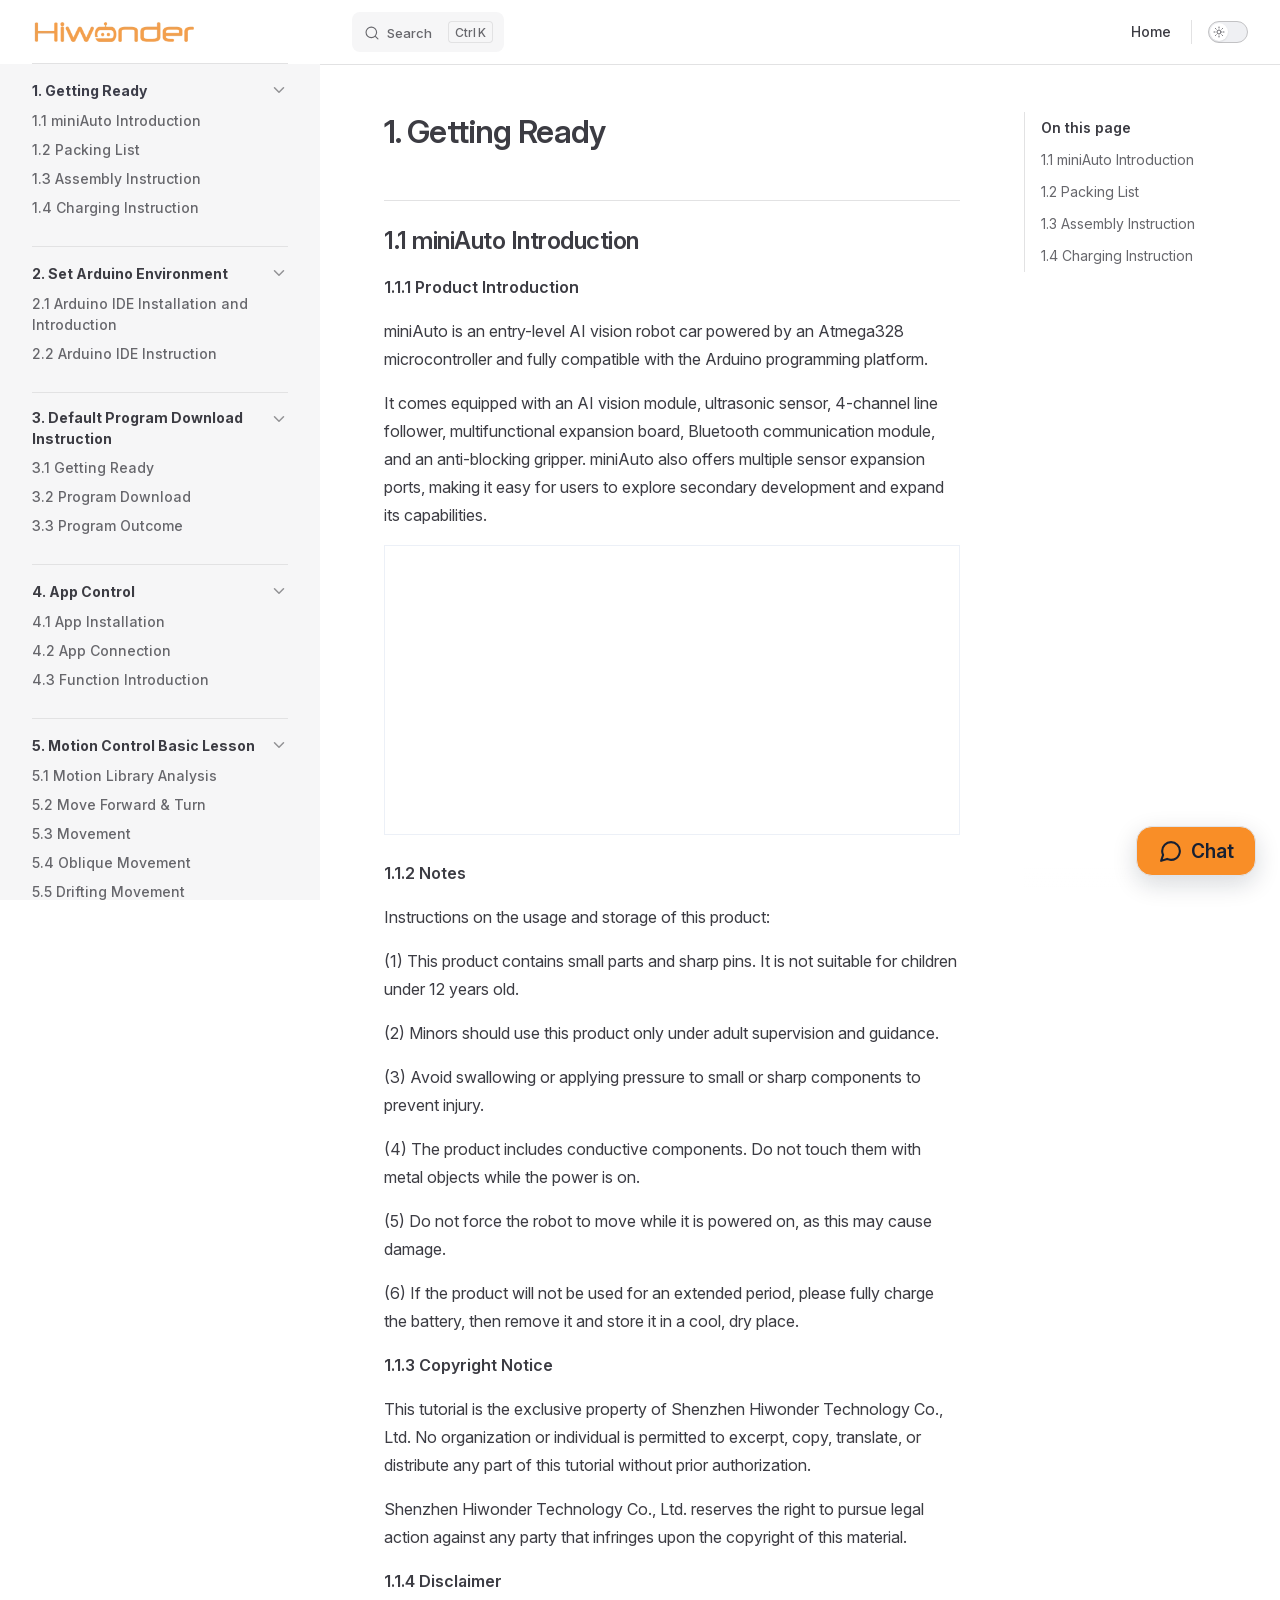
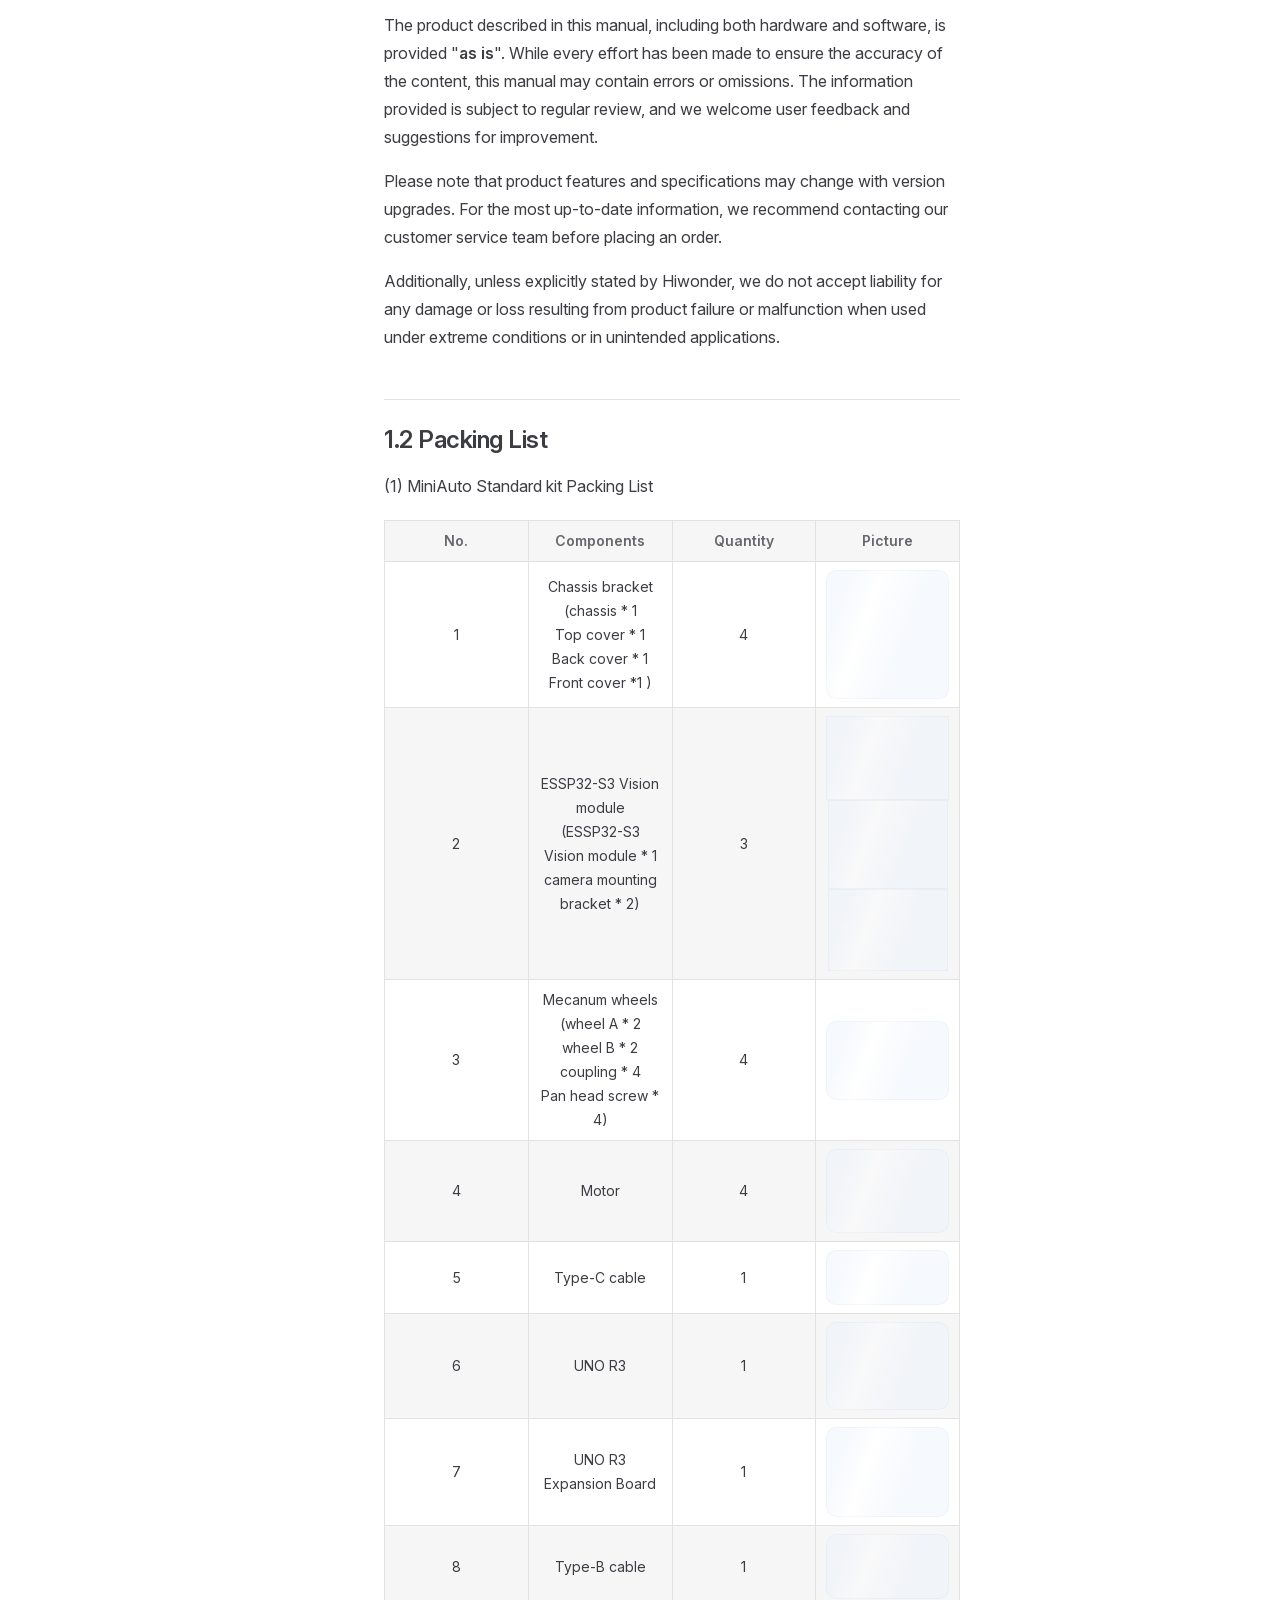
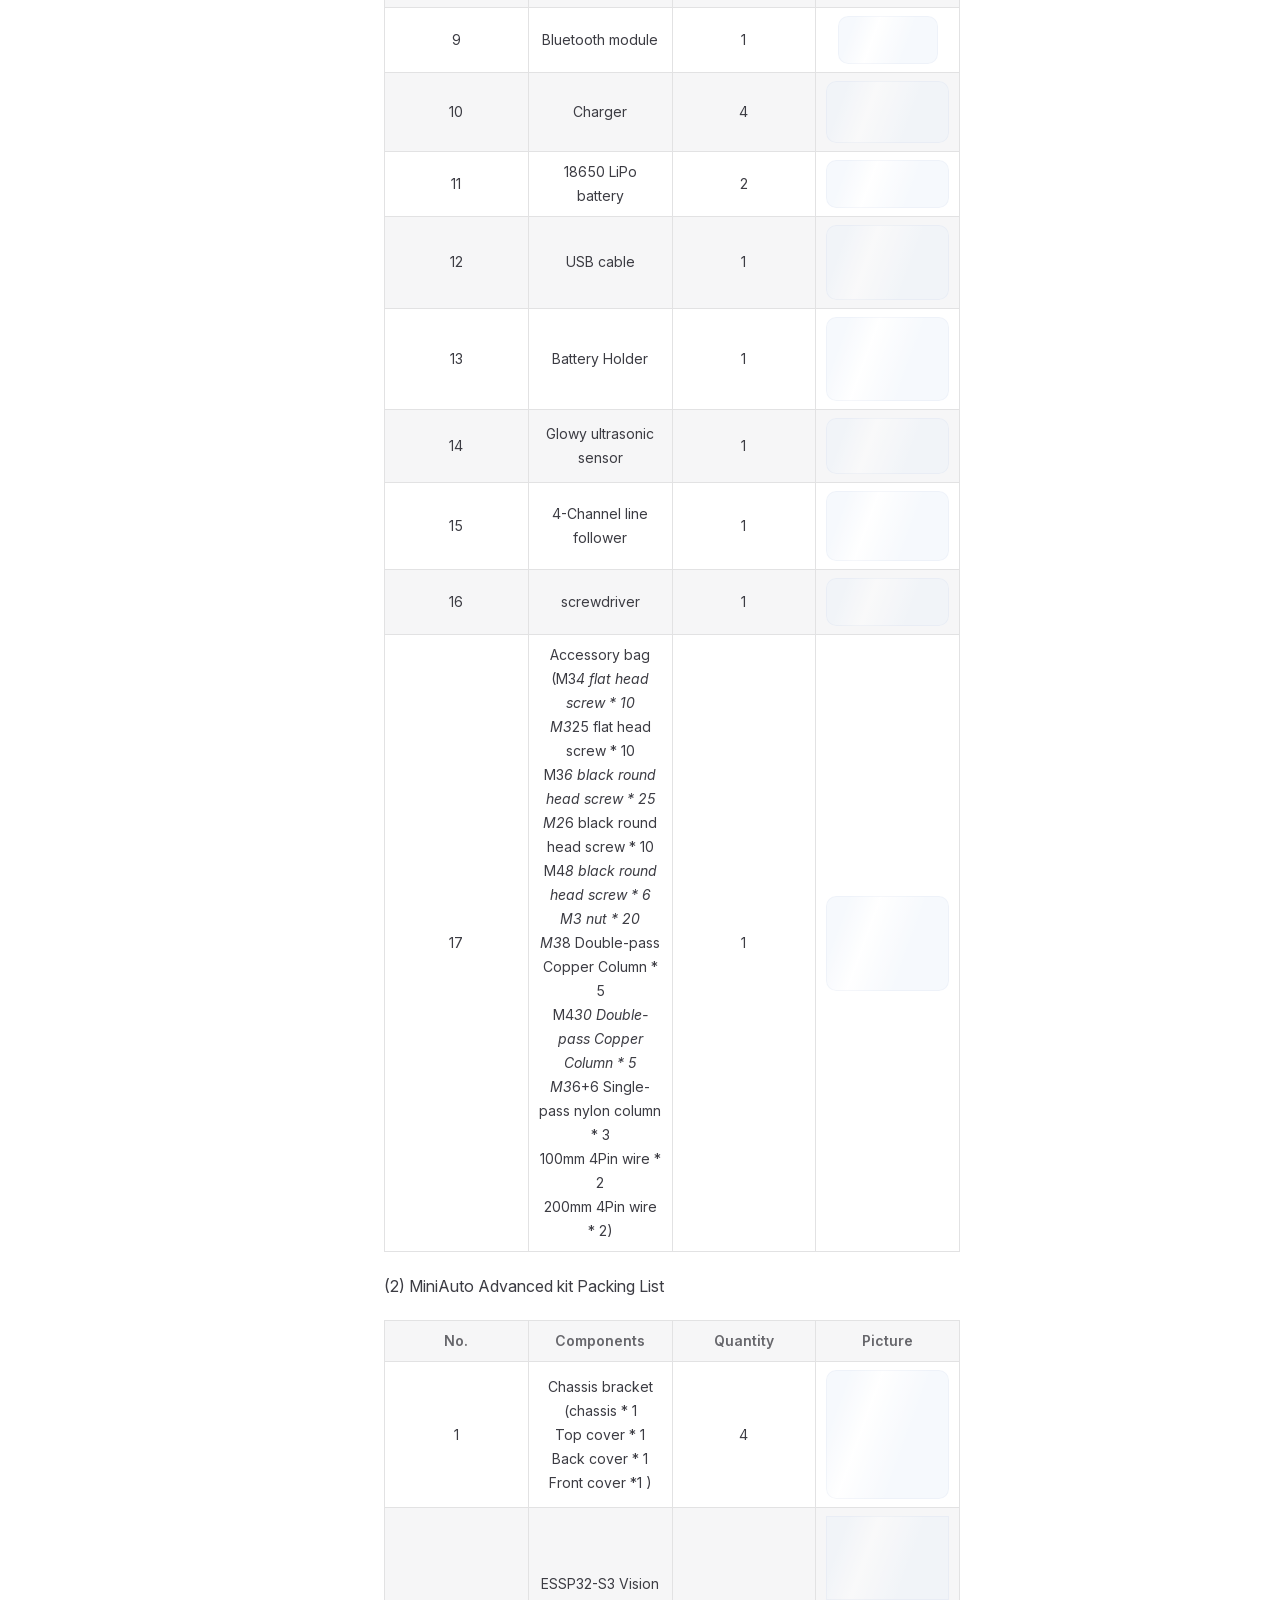
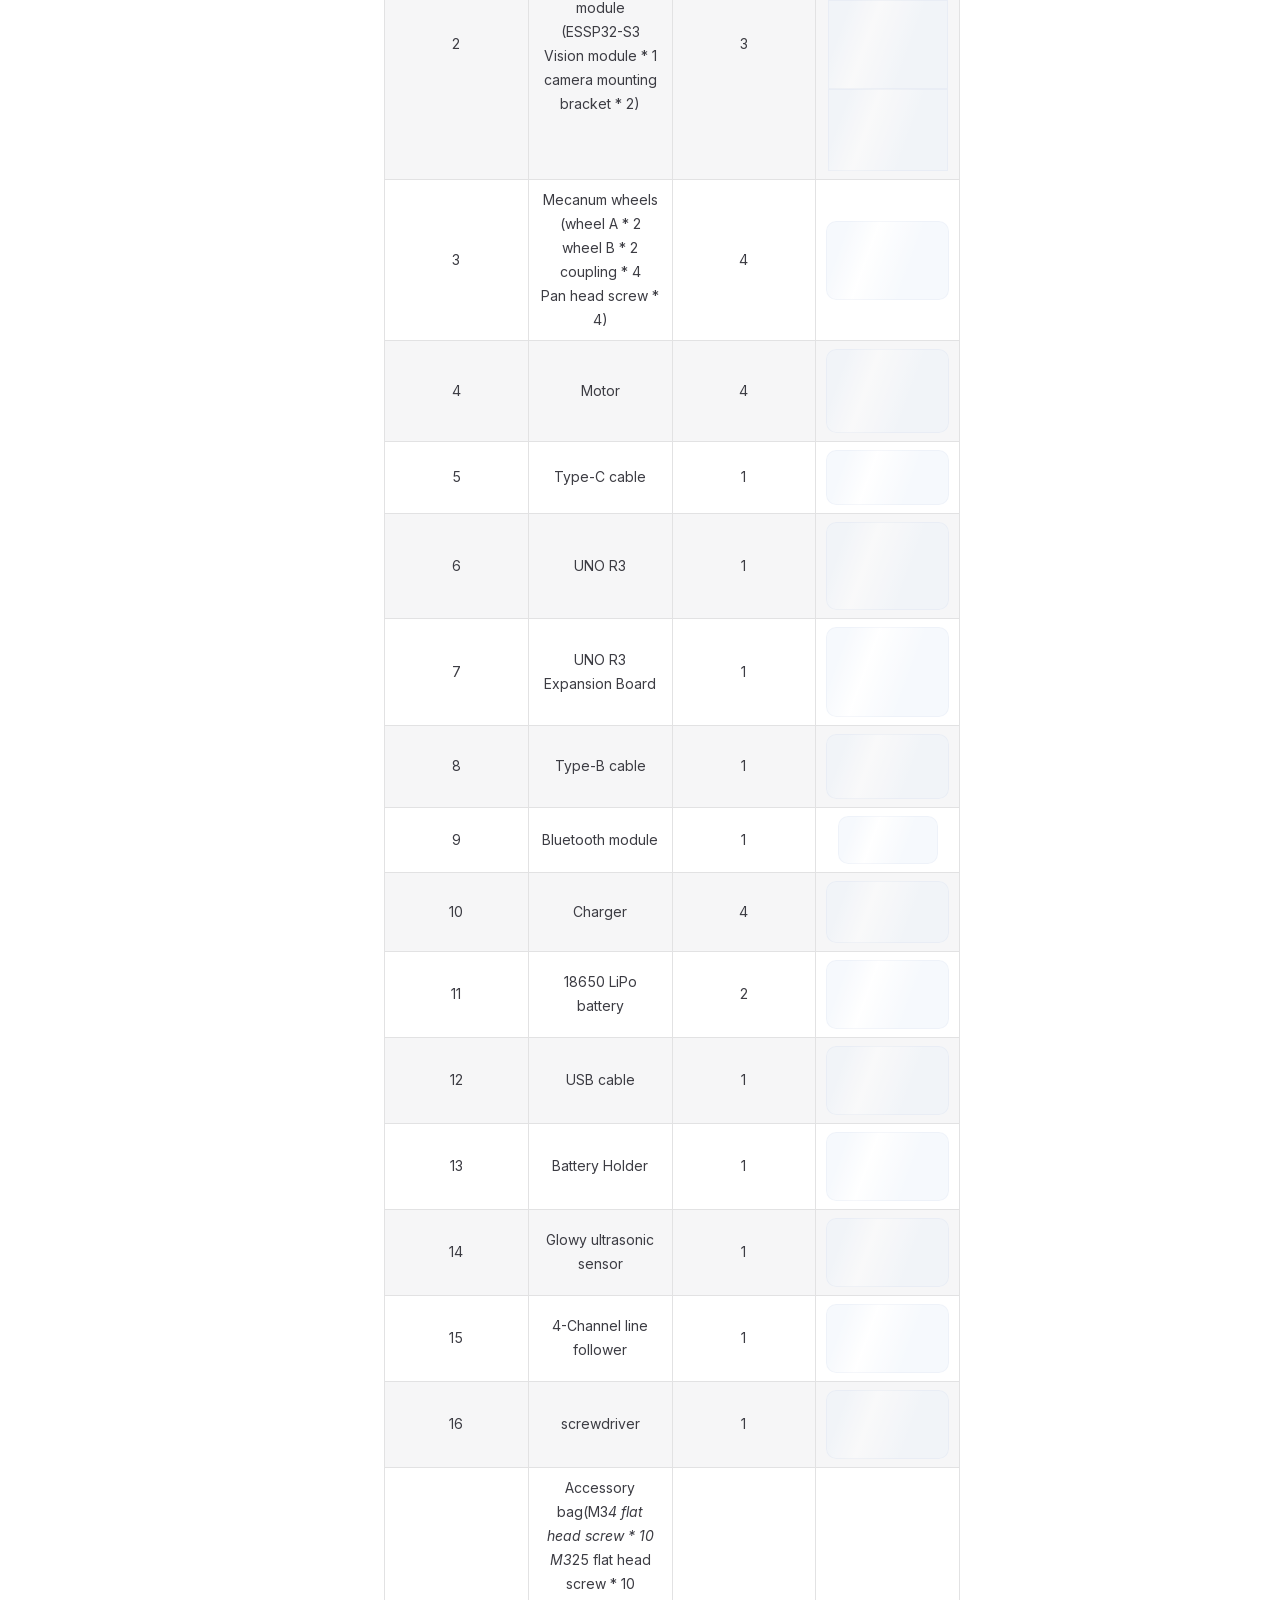
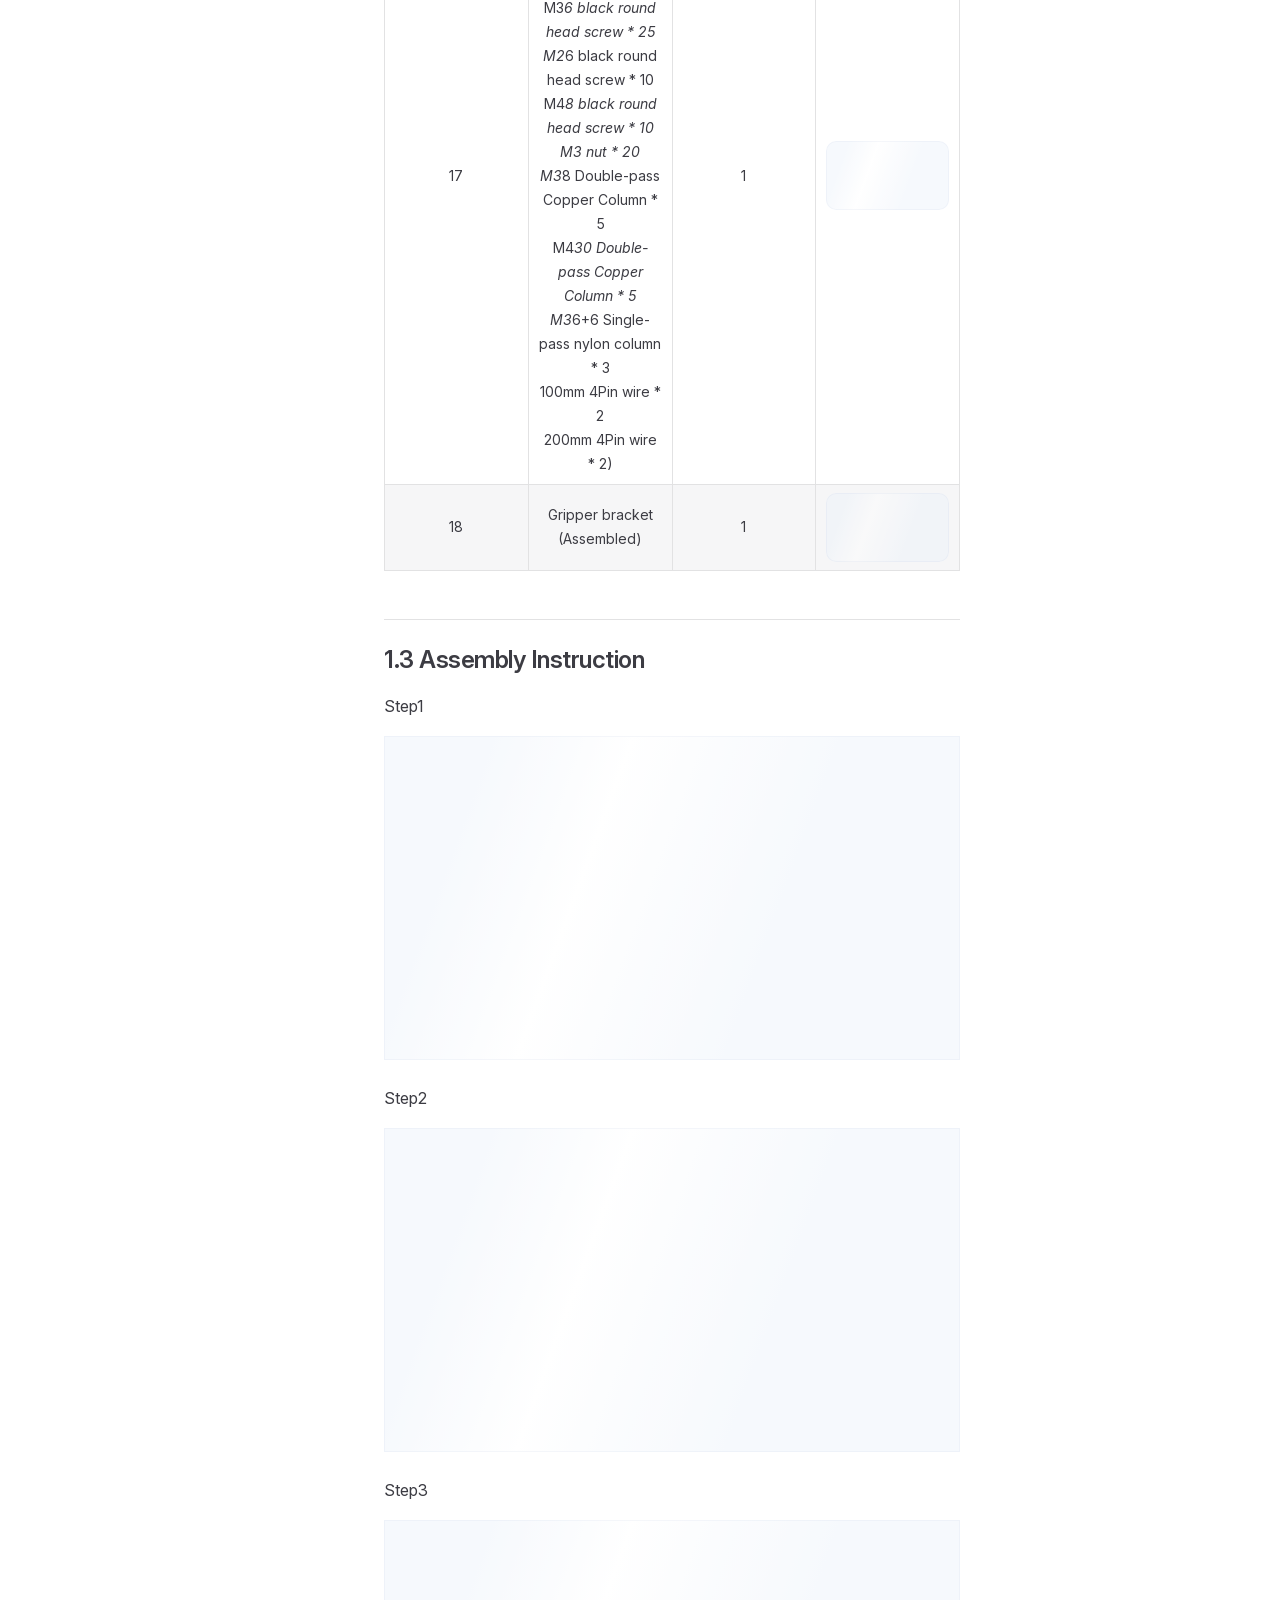
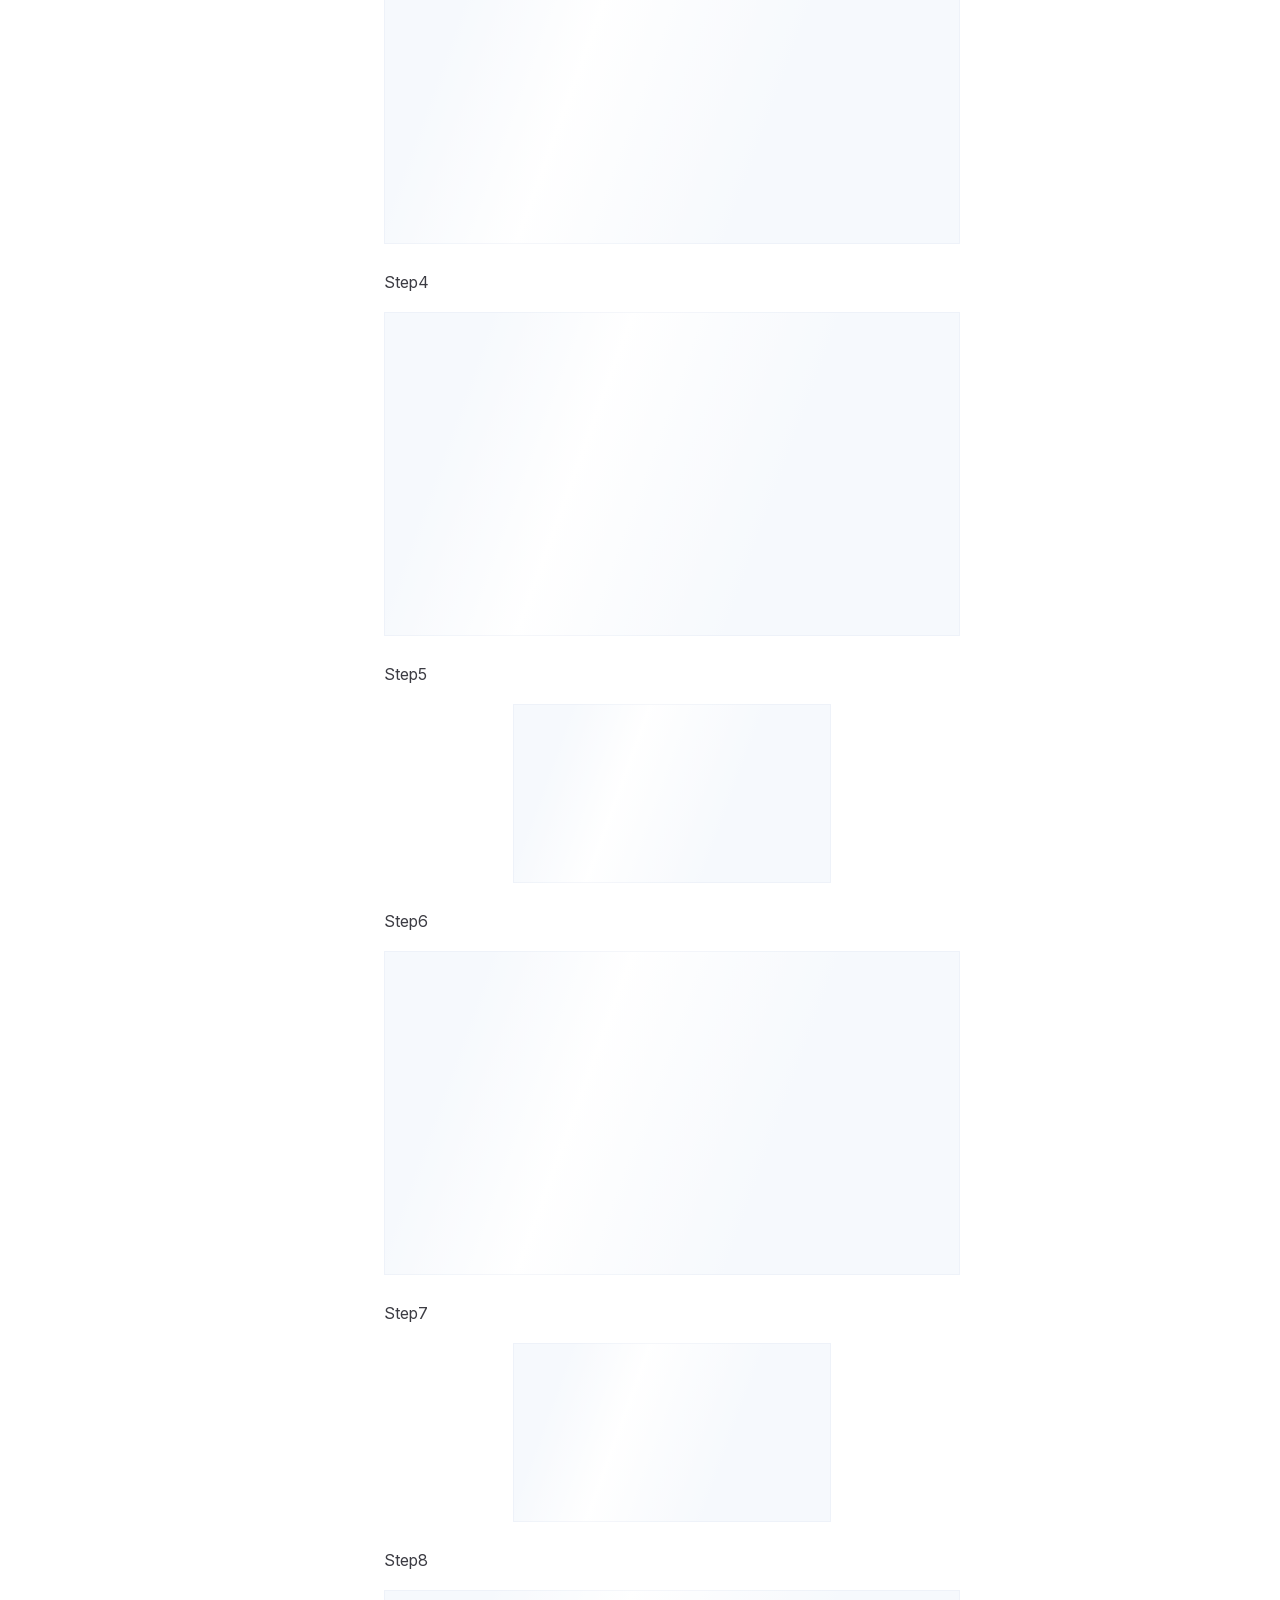
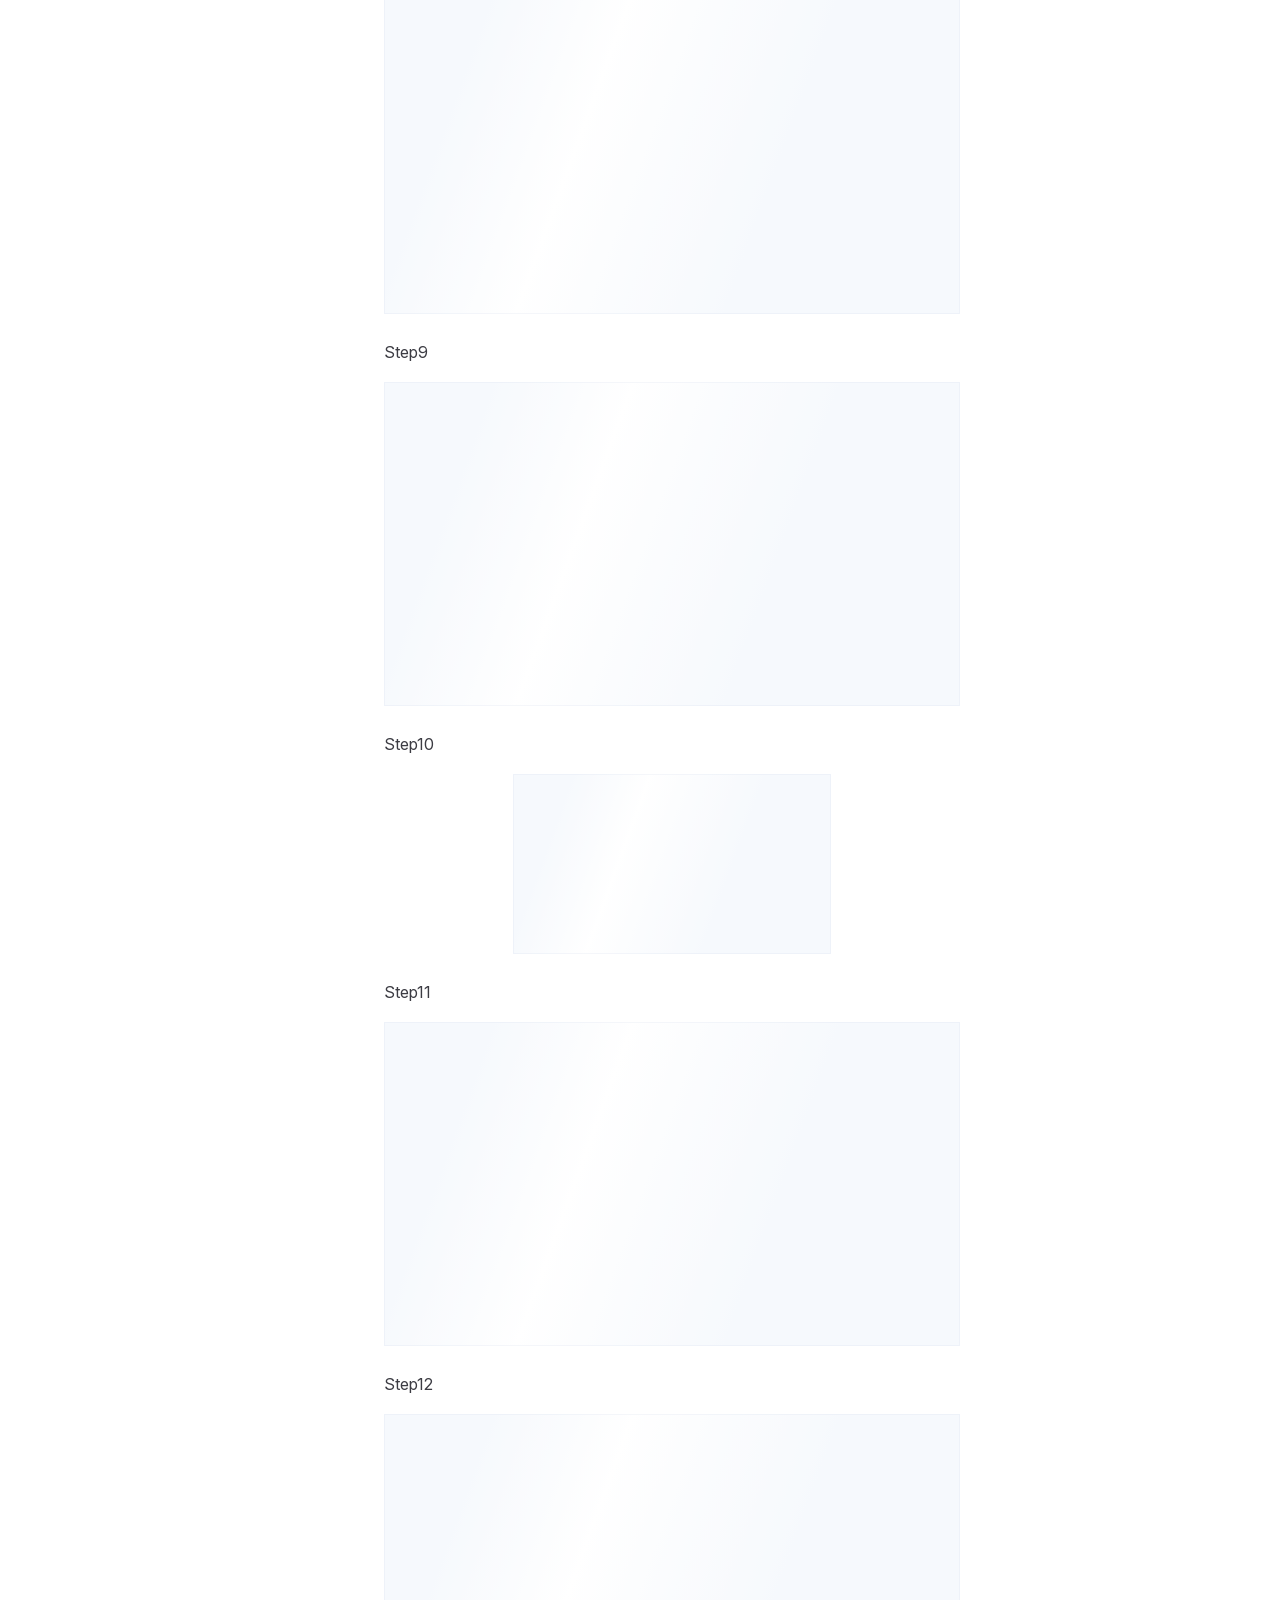
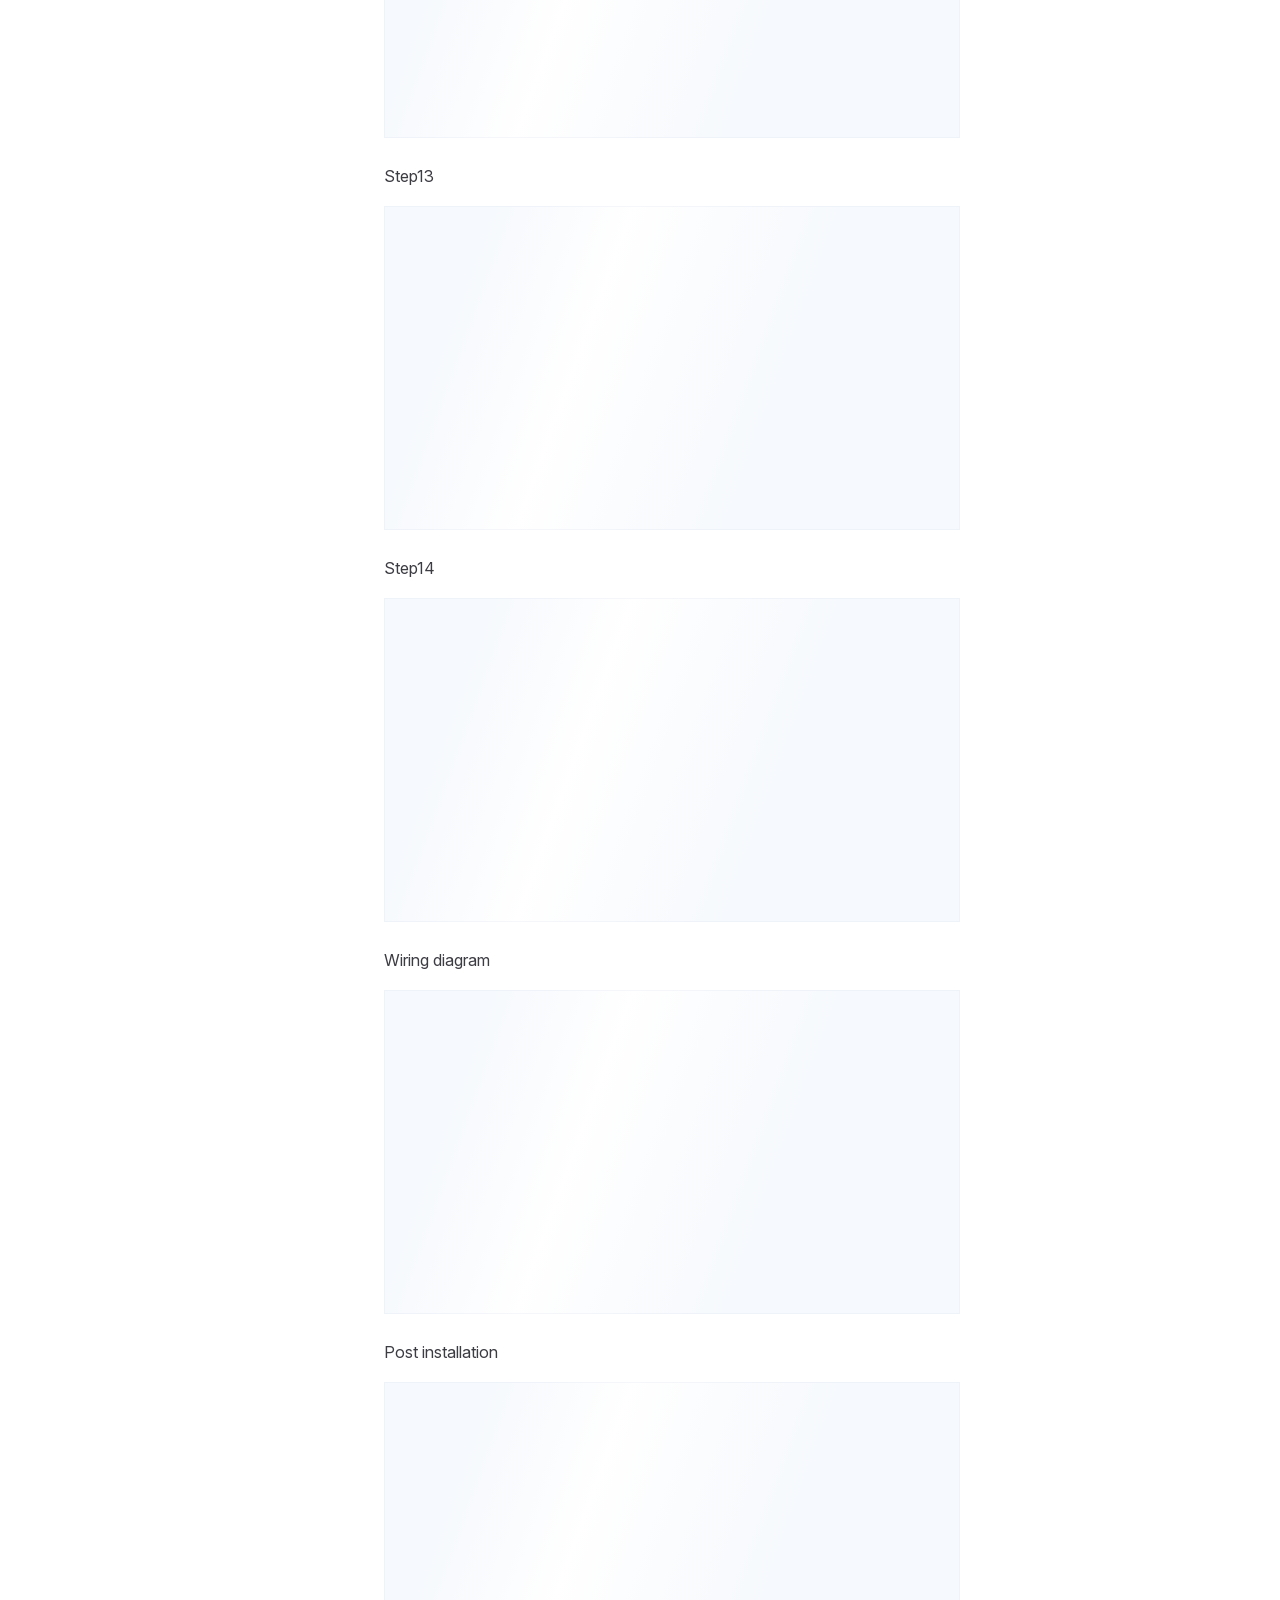
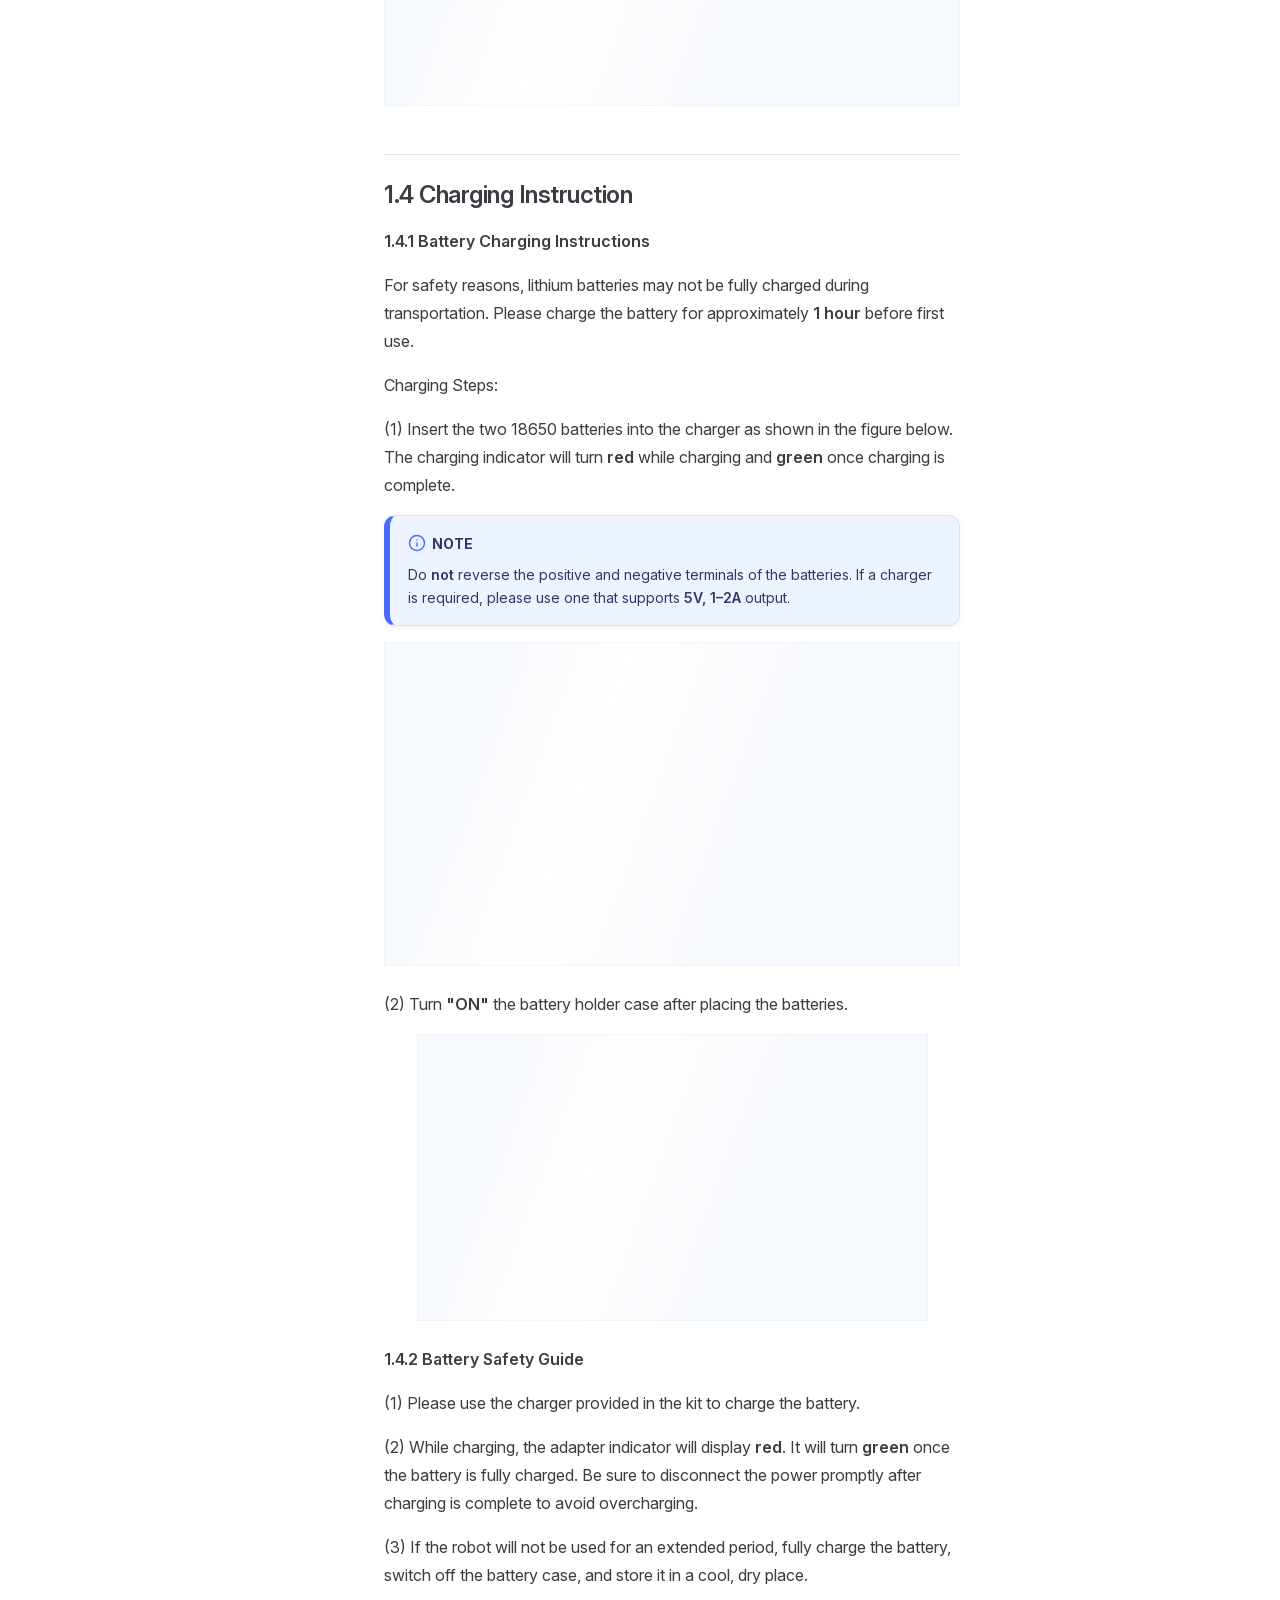
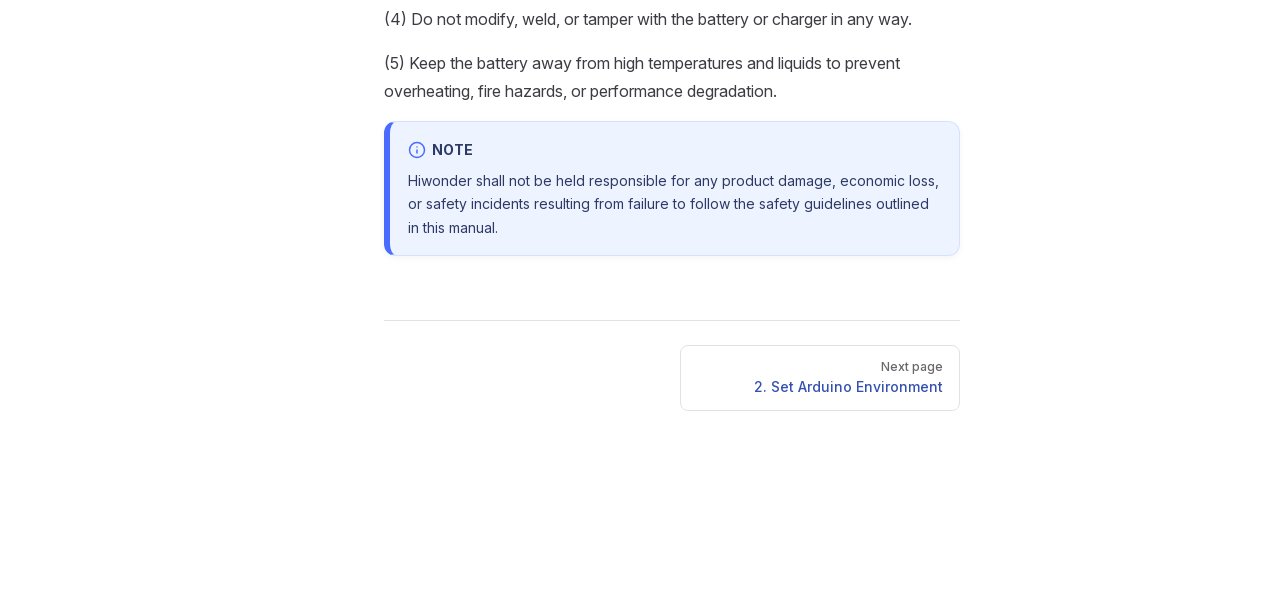
==== commit 937f9802: "内容修改" ====
--- a/projects/miniAuto/en/latest/index.html
+++ b/projects/miniAuto/en/latest/index.html
@@ -4,23 +4,23 @@
     <meta charset="utf-8">
     <meta name="viewport" content="width=device-width,initial-scale=1">
     <title>miniAuto Documentation</title>
-    <meta name="description" content="miniAuto robot documentation">
+    <meta name="description" content="miniAuto documentation">
     <meta name="generator" content="VitePress v1.6.4">
-    <link rel="preload stylesheet" href="/projects/miniAuto/en/latest/assets/style.CXNq7NOM.css" as="style">
+    <link rel="preload stylesheet" href="/projects/miniAuto/en/latest/assets/style.DaPIb2nc.css" as="style">
     <link rel="preload stylesheet" href="/projects/miniAuto/en/latest/vp-icons.css" as="style">
     
-    <script type="module" src="/projects/miniAuto/en/latest/assets/app.CSS46_le.js"></script>
+    <script type="module" src="/projects/miniAuto/en/latest/assets/app.Drksy_D9.js"></script>
     <link rel="preload" href="/projects/miniAuto/en/latest/assets/inter-roman-latin.Di8DUHzh.woff2" as="font" type="font/woff2" crossorigin="">
-    <link rel="modulepreload" href="/projects/miniAuto/en/latest/assets/chunks/theme.BIvrLfAf.js">
-    <link rel="modulepreload" href="/projects/miniAuto/en/latest/assets/chunks/framework.DKXwrDSC.js">
-    <link rel="modulepreload" href="/projects/miniAuto/en/latest/assets/index.md.S3lpDI8j.lean.js">
+    <link rel="modulepreload" href="/projects/miniAuto/en/latest/assets/chunks/theme.q43vLHYu.js">
+    <link rel="modulepreload" href="/projects/miniAuto/en/latest/assets/chunks/framework.Dl4-pyBl.js">
+    <link rel="modulepreload" href="/projects/miniAuto/en/latest/assets/index.md.BSGhG2Ie.lean.js">
     <link rel="icon" href="/projects/miniAuto/en/latest/favicon.ico">
     <script id="check-dark-mode">(()=>{const e=localStorage.getItem("vitepress-theme-appearance")||"auto",a=window.matchMedia("(prefers-color-scheme: dark)").matches;(!e||e==="auto"?a:e==="dark")&&document.documentElement.classList.add("dark")})();</script>
     <script id="check-mac-os">document.documentElement.classList.toggle("mac",/Mac|iPhone|iPod|iPad/i.test(navigator.platform));</script>
   </head>
   <body>
-    <div id="app"><!--[--><div class="page-redirect" style="text-align:center;padding:100px 20px;"><p>Redirecting to content page...</p><p><a href="/projects/miniAuto/en/latest/docs/1.getting_ready.html" target="_self">If you are not redirected automatically, click here</a></p></div><!--[--><!----><!--]--><!----><!--]--></div>
-    <script>window.__VP_HASH_MAP__=JSON.parse("{\"docs_1.getting_ready.md\":\"ZvWcv_i4\",\"docs_10.serial_communication_instruction.md\":\"BUv-j2hn\",\"docs_2.set_arduino_environment.md\":\"BEbsoVSH\",\"docs_3.default_program_download.md\":\"DoLZId81\",\"docs_4.app_control.md\":\"BB9zl8iE\",\"docs_5.motion_control_basic_lesson.md\":\"ORFEqY2C\",\"docs_6.secondary_development_lesson.md\":\"C_WtexMj\",\"docs_7.ai_vision_games_lesson.md\":\"CBOG2sAz\",\"docs_8.robotic_gripper_control_lesson.md\":\"Cg_LZ4_Y\",\"docs_9.wireless_glove_control_lesson.md\":\"Dyi_DvZf\",\"docs_index.md\":\"DQqNVwXc\",\"docs_resources_download.md\":\"DtMzrH5z\",\"index.md\":\"S3lpDI8j\"}");window.__VP_SITE_DATA__=JSON.parse("{\"lang\":\"en-US\",\"dir\":\"ltr\",\"title\":\"miniAuto Documentation\",\"description\":\"miniAuto robot documentation\",\"base\":\"/projects/miniAuto/en/latest/\",\"head\":[],\"router\":{\"prefetchLinks\":true},\"appearance\":true,\"themeConfig\":{\"siteTitle\":false,\"logo\":\"/e-logo.png\",\"outline\":[2,3],\"search\":{\"provider\":\"local\",\"options\":{\"translations\":{\"button\":{\"buttonText\":\"Search\",\"buttonAriaLabel\":\"Search\"},\"modal\":{\"searchBox\":{\"resetButtonTitle\":\"Clear search query\",\"resetButtonAriaLabel\":\"Clear search query\",\"cancelButtonText\":\"Cancel\",\"cancelButtonAriaLabel\":\"Cancel\"},\"startScreen\":{\"recentSearchTitle\":\"Recent Searches\",\"noRecentSearchText\":\"No recent searches\",\"suggestedQueryTitle\":\"Suggested Queries\"},\"noResultsScreen\":{\"noResultsText\":\"No results found for\",\"suggestedQueryText\":\"You can try searching for\",\"reportMissingResultsText\":\"Have any queries?\",\"reportMissingResultsLinkText\":\"Report here\"},\"footer\":{\"selectText\":\"to select\",\"navigateText\":\"to navigate\",\"closeText\":\"to close\"}}}}},\"nav\":[{\"text\":\"Home\",\"link\":\"https://www.hiwonder.net/\",\"target\":\"_self\"}],\"sidebar\":[{\"text\":\"1. Getting Ready\",\"link\":\"/docs/1.getting_ready.html\",\"collapsed\":false,\"items\":[{\"text\":\"1.1 miniAuto Introduction\",\"link\":\"/docs/1.getting_ready.html#_1-1-miniauto-introduction\"},{\"text\":\"1.2 Packing List\",\"link\":\"/docs/1.getting_ready.html#_1-2-packing-list\"},{\"text\":\"1.3 Assembly Instruction\",\"link\":\"/docs/1.getting_ready.html#_1-3-assembly-instruction\"},{\"text\":\"1.4 Charging Instruction\",\"link\":\"/docs/1.getting_ready.html#_1-4-charging-instruction\"}]},{\"text\":\"2. Set Arduino Environment\",\"link\":\"/docs/2.Set_Arduino_Environment.html\",\"collapsed\":false,\"items\":[{\"text\":\"2.1 Arduino IDE Installation and Introduction\",\"link\":\"/docs/2.Set_Arduino_Environment.html#_2-1-arduino-ide-installation-and-introduction\"},{\"text\":\"2.2 Arduino IDE Instruction\",\"link\":\"/docs/2.Set_Arduino_Environment.html#_2-2-arduino-ide-instruction\"}]},{\"text\":\"3. Default Program Download Instruction\",\"link\":\"/docs/3.default_program_download.html\",\"collapsed\":false,\"items\":[{\"text\":\"3.1 Getting Ready\",\"link\":\"/docs/3.default_program_download.html#_3-1-getting-ready\"},{\"text\":\"3.2 Program Download\",\"link\":\"/docs/3.default_program_download.html#_3-2-program-download\"},{\"text\":\"3.3 Program Outcome\",\"link\":\"/docs/3.default_program_download.html#_3-3-program-outcome\"}]},{\"text\":\"4. App Control\",\"link\":\"/docs/4.App_control.html\",\"collapsed\":false,\"items\":[{\"text\":\"4.1 App Installation\",\"link\":\"/docs/4.App_control.html#_4-1-app-installation\"},{\"text\":\"4.2 App Connection\",\"link\":\"/docs/4.App_control.html#_4-2-app-connection\"},{\"text\":\"4.3 Function Introduction\",\"link\":\"/docs/4.App_control.html#_4-3-function-introduction\"}]},{\"text\":\"5. Motion Control Basic Lesson\",\"link\":\"/docs/5.motion_control_basic_lesson.html\",\"collapsed\":false,\"items\":[{\"text\":\"5.1 Motion Library Analysis\",\"link\":\"/docs/5.motion_control_basic_lesson.html#_5-1-motion-library-analysis\"},{\"text\":\"5.2 Move Forward & Turn\",\"link\":\"/docs/5.motion_control_basic_lesson.html#_5-2-move-forward-turn\"},{\"text\":\"5.3 Movement\",\"link\":\"/docs/5.motion_control_basic_lesson.html#_5-3-movement\"},{\"text\":\"5.4 Oblique Movement\",\"link\":\"/docs/5.motion_control_basic_lesson.html#_5-4-oblique-movement\"},{\"text\":\"5.5 Drifting Movement\",\"link\":\"/docs/5.motion_control_basic_lesson.html#_5-5-drifting-movement\"}]},{\"text\":\"6. Secondary Development Lesson\",\"link\":\"/docs/6.secondary_development_lesson.html\",\"collapsed\":false,\"items\":[{\"text\":\"6.1 Secondary Development Library File Introduction\",\"link\":\"/docs/6.secondary_development_lesson.html#_6-1-secondary-development-library-file-introduction\"},{\"text\":\"6.2 RGB Control\",\"link\":\"/docs/6.secondary_development_lesson.html#_6-2-rgb-control\"},{\"text\":\"6.3 Play Music\",\"link\":\"/docs/6.secondary_development_lesson.html#_6-3-play-music\"},{\"text\":\"6.4 Ultrasonic Ranging\",\"link\":\"/docs/6.secondary_development_lesson.html#_6-4-ultrasonic-ranging\"},{\"text\":\"6.5 Ultrasonic Following\",\"link\":\"/docs/6.secondary_development_lesson.html#_6-5-ultrasonic-following\"},{\"text\":\"6.6 Obstacle Avoidance\",\"link\":\"/docs/6.secondary_development_lesson.html#_6-6-obstacle-avoidance\"},{\"text\":\"6.7 Line Following\",\"link\":\"/docs/6.secondary_development_lesson.html#_6-7-line-following\"},{\"text\":\"6.8 Pedestrian Detection\",\"link\":\"/docs/6.secondary_development_lesson.html#_6-8-pedestrian-detection\"},{\"text\":\"6.9 Intersection Judgment\",\"link\":\"/docs/6.secondary_development_lesson.html#_6-9-intersection-judgment\"},{\"text\":\"6.10 App Remote Control\",\"link\":\"/docs/6.secondary_development_lesson.html#_6-10-app-remote-control\"}]},{\"text\":\"7. AI Vision Games Lesson\",\"link\":\"/docs/7.ai_vision_games_lesson.html\",\"collapsed\":false,\"items\":[{\"text\":\"7.1 Introduction to ESP32-S3 Vision Module\",\"link\":\"/docs/7.ai_vision_games_lesson.html#_7-1-introduction-to-esp32-s3-vision-module\"},{\"text\":\"7.2 ESP32-S3 Library File Introduction\",\"link\":\"/docs/7.ai_vision_games_lesson.html#_7-2-esp32-s3-library-file-introduction\"},{\"text\":\"7.3 Live Camera Feed\",\"link\":\"/docs/7.ai_vision_games_lesson.html#_7-3-live-camera-feed\"},{\"text\":\"7.4 Color Recognition\",\"link\":\"/docs/7.ai_vision_games_lesson.html#_7-4-color-recognition\"},{\"text\":\"7.5 Color Tracking\",\"link\":\"/docs/7.ai_vision_games_lesson.html#_7-5-color-tracking\"},{\"text\":\"7.6 Vision Line Following\",\"link\":\"/docs/7.ai_vision_games_lesson.html#_7-6-vision-line-following\"},{\"text\":\"7.7 Face Recognition\",\"link\":\"/docs/7.ai_vision_games_lesson.html#_7-7-face-recognition\"}]},{\"text\":\"8. Robotic Gripper Control Lesson\",\"link\":\"/docs/8.robotic_gripper_control_lesson.html\",\"collapsed\":false,\"items\":[{\"text\":\"8.1 Robotic Gripper Assembly Instruction\",\"link\":\"/docs/8.robotic_gripper_control_lesson.html#_8-1-robotic-gripper-assembly-instruction\"},{\"text\":\"8.2 Robotic Gripper App Control\",\"link\":\"/docs/8.robotic_gripper_control_lesson.html#_8-2-robotic-gripper-app-control\"},{\"text\":\"8.3 Robotic Gripper Control\",\"link\":\"/docs/8.robotic_gripper_control_lesson.html#_8-3-robotic-gripper-control\"},{\"text\":\"8.4 Intelligent Transport\",\"link\":\"/docs/8.robotic_gripper_control_lesson.html#_8-4-intelligent-transport\"}]},{\"text\":\"9. Wireless Glove Control Lesson\",\"link\":\"/docs/9.wireless_glove_control_lesson.html\",\"collapsed\":false,\"items\":[{\"text\":\"9.1 Wireless Glove Introduction and Wearing\",\"link\":\"/docs/9.wireless_glove_control_lesson.html#_9-1-wireless-glove-introduction-and-wearing\"},{\"text\":\"9.2 Wireless Glove Control\",\"link\":\"/docs/9.wireless_glove_control_lesson.html#_9-2-wireless-glove-control\"}]},{\"text\":\"10.Serial Communication Instruction\",\"link\":\"/docs/10.serial_communication_instruction.html\",\"collapsed\":false,\"items\":[{\"text\":\"10.1 Master-Slave Device Communication Principles\",\"link\":\"/docs/10.serial_communication_instruction.html#_10-1-master-slave-device-communication-principles\"},{\"text\":\"10.2 PC Serial Port Controlling Routine\",\"link\":\"/docs/10.serial_communication_instruction.html#_10-2-pc-serial-port-controlling-routine\"}]},{\"text\":\"Appendix\",\"link\":\"/docs/resources_download.html\",\"collapsed\":false,\"items\":[]}]},\"locales\":{},\"scrollOffset\":134,\"cleanUrls\":false}");</script>
+    <div id="app"><!--[--><div class="page-redirect" style="text-align:center;padding:100px 20px;"><p>Redirecting to content page...</p><p><a href="/projects/miniAuto/en/latest/docs/1.getting_ready.html" target="_self">If you are not redirected automatically, click here</a></p></div><!--[--><!----><!--]--><!----><div class="feedback-widget"><!----><button class="feedback-widget__trigger" type="button" aria-expanded="false" aria-label="Open feedback form"><span class="feedback-widget__icon" aria-hidden="true"><svg viewBox="0 0 24 24" focusable="false"><path d="M21 11.5a8.4 8.4 0 0 1-.9 3.8 8.5 8.5 0 0 1-7.6 4.7 8.4 8.4 0 0 1-3.8-.9L3 21l1.9-5.7A8.4 8.4 0 0 1 4 11.5 8.5 8.5 0 0 1 12.5 3 8.5 8.5 0 0 1 21 11.5Z"></path></svg></span><span>Chat</span></button></div><!--]--></div>
+    <script>window.__VP_HASH_MAP__=JSON.parse("{\"docs_1.getting_ready.md\":\"DgpLQT4M\",\"docs_10.serial_communication_instruction.md\":\"B8mg8G3D\",\"docs_2.set_arduino_environment.md\":\"BT7fQf64\",\"docs_3.default_program_download.md\":\"Cj8E73iy\",\"docs_4.app_control.md\":\"Di597Dzk\",\"docs_5.motion_control_basic_lesson.md\":\"A4qwz3xX\",\"docs_6.secondary_development_lesson.md\":\"CZ2rqRxi\",\"docs_7.ai_vision_games_lesson.md\":\"C-_cnvMy\",\"docs_8.robotic_gripper_control_lesson.md\":\"DuWEm5cF\",\"docs_9.wireless_glove_control_lesson.md\":\"h_GdtT3d\",\"docs_index.md\":\"CNPNhPBh\",\"docs_resources_download.md\":\"CLYosxzH\",\"index.md\":\"BSGhG2Ie\"}");window.__VP_SITE_DATA__=JSON.parse("{\"lang\":\"en-US\",\"dir\":\"ltr\",\"title\":\"miniAuto Documentation\",\"description\":\"miniAuto documentation\",\"base\":\"/projects/miniAuto/en/latest/\",\"head\":[],\"router\":{\"prefetchLinks\":true},\"appearance\":true,\"themeConfig\":{\"siteTitle\":false,\"logo\":\"/e-logo.webp\",\"outline\":[2,3],\"search\":{\"provider\":\"local\",\"options\":{\"translations\":{\"button\":{\"buttonText\":\"Search\",\"buttonAriaLabel\":\"Search\"},\"modal\":{\"searchBox\":{\"resetButtonTitle\":\"Clear search query\",\"resetButtonAriaLabel\":\"Clear search query\",\"cancelButtonText\":\"Cancel\",\"cancelButtonAriaLabel\":\"Cancel\"},\"startScreen\":{\"recentSearchTitle\":\"Recent Searches\",\"noRecentSearchText\":\"No recent searches\",\"suggestedQueryTitle\":\"Suggested Queries\"},\"noResultsScreen\":{\"noResultsText\":\"No results found for\",\"suggestedQueryText\":\"You can try searching for\",\"reportMissingResultsText\":\"Have any queries?\",\"reportMissingResultsLinkText\":\"Report here\"},\"footer\":{\"selectText\":\"to select\",\"navigateText\":\"to navigate\",\"closeText\":\"to close\"}}}}},\"nav\":[{\"text\":\"Home\",\"link\":\"https://www.hiwonder.net/\",\"target\":\"_self\"}],\"sidebar\":[{\"text\":\"1. Getting Ready\",\"link\":\"/docs/1.getting_ready.html\",\"collapsed\":false,\"items\":[{\"text\":\"1.1 miniAuto Introduction\",\"link\":\"/docs/1.getting_ready.html#_1-1-miniauto-introduction\"},{\"text\":\"1.2 Packing List\",\"link\":\"/docs/1.getting_ready.html#_1-2-packing-list\"},{\"text\":\"1.3 Assembly Instruction\",\"link\":\"/docs/1.getting_ready.html#_1-3-assembly-instruction\"},{\"text\":\"1.4 Charging Instruction\",\"link\":\"/docs/1.getting_ready.html#_1-4-charging-instruction\"}]},{\"text\":\"2. Set Arduino Environment\",\"link\":\"/docs/2.Set_Arduino_Environment.html\",\"collapsed\":false,\"items\":[{\"text\":\"2.1 Arduino IDE Installation and Introduction\",\"link\":\"/docs/2.Set_Arduino_Environment.html#_2-1-arduino-ide-installation-and-introduction\"},{\"text\":\"2.2 Arduino IDE Instruction\",\"link\":\"/docs/2.Set_Arduino_Environment.html#_2-2-arduino-ide-instruction\"}]},{\"text\":\"3. Default Program Download Instruction\",\"link\":\"/docs/3.default_program_download.html\",\"collapsed\":false,\"items\":[{\"text\":\"3.1 Getting Ready\",\"link\":\"/docs/3.default_program_download.html#_3-1-getting-ready\"},{\"text\":\"3.2 Program Download\",\"link\":\"/docs/3.default_program_download.html#_3-2-program-download\"},{\"text\":\"3.3 Program Outcome\",\"link\":\"/docs/3.default_program_download.html#_3-3-program-outcome\"}]},{\"text\":\"4. App Control\",\"link\":\"/docs/4.App_control.html\",\"collapsed\":false,\"items\":[{\"text\":\"4.1 App Installation\",\"link\":\"/docs/4.App_control.html#_4-1-app-installation\"},{\"text\":\"4.2 App Connection\",\"link\":\"/docs/4.App_control.html#_4-2-app-connection\"},{\"text\":\"4.3 Function Introduction\",\"link\":\"/docs/4.App_control.html#_4-3-function-introduction\"}]},{\"text\":\"5. Motion Control Basic Lesson\",\"link\":\"/docs/5.motion_control_basic_lesson.html\",\"collapsed\":false,\"items\":[{\"text\":\"5.1 Motion Library Analysis\",\"link\":\"/docs/5.motion_control_basic_lesson.html#_5-1-motion-library-analysis\"},{\"text\":\"5.2 Move Forward & Turn\",\"link\":\"/docs/5.motion_control_basic_lesson.html#_5-2-move-forward-turn\"},{\"text\":\"5.3 Movement\",\"link\":\"/docs/5.motion_control_basic_lesson.html#_5-3-movement\"},{\"text\":\"5.4 Oblique Movement\",\"link\":\"/docs/5.motion_control_basic_lesson.html#_5-4-oblique-movement\"},{\"text\":\"5.5 Drifting Movement\",\"link\":\"/docs/5.motion_control_basic_lesson.html#_5-5-drifting-movement\"}]},{\"text\":\"6. Secondary Development Lesson\",\"link\":\"/docs/6.secondary_development_lesson.html\",\"collapsed\":false,\"items\":[{\"text\":\"6.1 Secondary Development Library File Introduction\",\"link\":\"/docs/6.secondary_development_lesson.html#_6-1-secondary-development-library-file-introduction\"},{\"text\":\"6.2 RGB Control\",\"link\":\"/docs/6.secondary_development_lesson.html#_6-2-rgb-control\"},{\"text\":\"6.3 Play Music\",\"link\":\"/docs/6.secondary_development_lesson.html#_6-3-play-music\"},{\"text\":\"6.4 Ultrasonic Ranging\",\"link\":\"/docs/6.secondary_development_lesson.html#_6-4-ultrasonic-ranging\"},{\"text\":\"6.5 Ultrasonic Following\",\"link\":\"/docs/6.secondary_development_lesson.html#_6-5-ultrasonic-following\"},{\"text\":\"6.6 Obstacle Avoidance\",\"link\":\"/docs/6.secondary_development_lesson.html#_6-6-obstacle-avoidance\"},{\"text\":\"6.7 Line Following\",\"link\":\"/docs/6.secondary_development_lesson.html#_6-7-line-following\"},{\"text\":\"6.8 Pedestrian Detection\",\"link\":\"/docs/6.secondary_development_lesson.html#_6-8-pedestrian-detection\"},{\"text\":\"6.9 Intersection Judgment\",\"link\":\"/docs/6.secondary_development_lesson.html#_6-9-intersection-judgment\"},{\"text\":\"6.10 App Remote Control\",\"link\":\"/docs/6.secondary_development_lesson.html#_6-10-app-remote-control\"}]},{\"text\":\"7. AI Vision Games Lesson\",\"link\":\"/docs/7.ai_vision_games_lesson.html\",\"collapsed\":false,\"items\":[{\"text\":\"7.1 Introduction to ESP32-S3 Vision Module\",\"link\":\"/docs/7.ai_vision_games_lesson.html#_7-1-introduction-to-esp32-s3-vision-module\"},{\"text\":\"7.2 ESP32-S3 Library File Introduction\",\"link\":\"/docs/7.ai_vision_games_lesson.html#_7-2-esp32-s3-library-file-introduction\"},{\"text\":\"7.3 Live Camera Feed\",\"link\":\"/docs/7.ai_vision_games_lesson.html#_7-3-live-camera-feed\"},{\"text\":\"7.4 Color Recognition\",\"link\":\"/docs/7.ai_vision_games_lesson.html#_7-4-color-recognition\"},{\"text\":\"7.5 Color Tracking\",\"link\":\"/docs/7.ai_vision_games_lesson.html#_7-5-color-tracking\"},{\"text\":\"7.6 Vision Line Following\",\"link\":\"/docs/7.ai_vision_games_lesson.html#_7-6-vision-line-following\"},{\"text\":\"7.7 Face Recognition\",\"link\":\"/docs/7.ai_vision_games_lesson.html#_7-7-face-recognition\"}]},{\"text\":\"8. Robotic Gripper Control Lesson\",\"link\":\"/docs/8.robotic_gripper_control_lesson.html\",\"collapsed\":false,\"items\":[{\"text\":\"8.1 Robotic Gripper Assembly Instruction\",\"link\":\"/docs/8.robotic_gripper_control_lesson.html#_8-1-robotic-gripper-assembly-instruction\"},{\"text\":\"8.2 Robotic Gripper App Control\",\"link\":\"/docs/8.robotic_gripper_control_lesson.html#_8-2-robotic-gripper-app-control\"},{\"text\":\"8.3 Robotic Gripper Control\",\"link\":\"/docs/8.robotic_gripper_control_lesson.html#_8-3-robotic-gripper-control\"},{\"text\":\"8.4 Intelligent Transport\",\"link\":\"/docs/8.robotic_gripper_control_lesson.html#_8-4-intelligent-transport\"}]},{\"text\":\"9. Wireless Glove Control Lesson\",\"link\":\"/docs/9.wireless_glove_control_lesson.html\",\"collapsed\":false,\"items\":[{\"text\":\"9.1 Wireless Glove Introduction and Wearing\",\"link\":\"/docs/9.wireless_glove_control_lesson.html#_9-1-wireless-glove-introduction-and-wearing\"},{\"text\":\"9.2 Wireless Glove Control\",\"link\":\"/docs/9.wireless_glove_control_lesson.html#_9-2-wireless-glove-control\"}]},{\"text\":\"10.Serial Communication Instruction\",\"link\":\"/docs/10.serial_communication_instruction.html\",\"collapsed\":false,\"items\":[{\"text\":\"10.1 Master-Slave Device Communication Principles\",\"link\":\"/docs/10.serial_communication_instruction.html#_10-1-master-slave-device-communication-principles\"},{\"text\":\"10.2 PC Serial Port Controlling Routine\",\"link\":\"/docs/10.serial_communication_instruction.html#_10-2-pc-serial-port-controlling-routine\"}]},{\"text\":\"Appendix\",\"link\":\"/docs/resources_download.html\",\"collapsed\":false,\"items\":[]}]},\"locales\":{},\"scrollOffset\":134,\"cleanUrls\":false}");</script>
     
   </body>
 </html>
--- a/projects/miniAuto/en/latest/assets/style.DaPIb2nc.css
+++ b/projects/miniAuto/en/latest/assets/style.DaPIb2nc.css
@@ -0,0 +1 @@
+@font-face{font-family:Inter;font-style:normal;font-weight:100 900;font-display:swap;src:url(/projects/miniAuto/en/latest/assets/inter-roman-cyrillic-ext.BBPuwvHQ.woff2) format("woff2");unicode-range:U+0460-052F,U+1C80-1C88,U+20B4,U+2DE0-2DFF,U+A640-A69F,U+FE2E-FE2F}@font-face{font-family:Inter;font-style:normal;font-weight:100 900;font-display:swap;src:url(/projects/miniAuto/en/latest/assets/inter-roman-cyrillic.C5lxZ8CY.woff2) format("woff2");unicode-range:U+0301,U+0400-045F,U+0490-0491,U+04B0-04B1,U+2116}@font-face{font-family:Inter;font-style:normal;font-weight:100 900;font-display:swap;src:url(/projects/miniAuto/en/latest/assets/inter-roman-greek-ext.CqjqNYQ-.woff2) format("woff2");unicode-range:U+1F00-1FFF}@font-face{font-family:Inter;font-style:normal;font-weight:100 900;font-display:swap;src:url(/projects/miniAuto/en/latest/assets/inter-roman-greek.BBVDIX6e.woff2) format("woff2");unicode-range:U+0370-0377,U+037A-037F,U+0384-038A,U+038C,U+038E-03A1,U+03A3-03FF}@font-face{font-family:Inter;font-style:normal;font-weight:100 900;font-display:swap;src:url(/projects/miniAuto/en/latest/assets/inter-roman-vietnamese.BjW4sHH5.woff2) format("woff2");unicode-range:U+0102-0103,U+0110-0111,U+0128-0129,U+0168-0169,U+01A0-01A1,U+01AF-01B0,U+0300-0301,U+0303-0304,U+0308-0309,U+0323,U+0329,U+1EA0-1EF9,U+20AB}@font-face{font-family:Inter;font-style:normal;font-weight:100 900;font-display:swap;src:url(/projects/miniAuto/en/latest/assets/inter-roman-latin-ext.4ZJIpNVo.woff2) format("woff2");unicode-range:U+0100-02AF,U+0304,U+0308,U+0329,U+1E00-1E9F,U+1EF2-1EFF,U+2020,U+20A0-20AB,U+20AD-20C0,U+2113,U+2C60-2C7F,U+A720-A7FF}@font-face{font-family:Inter;font-style:normal;font-weight:100 900;font-display:swap;src:url(/projects/miniAuto/en/latest/assets/inter-roman-latin.Di8DUHzh.woff2) format("woff2");unicode-range:U+0000-00FF,U+0131,U+0152-0153,U+02BB-02BC,U+02C6,U+02DA,U+02DC,U+0304,U+0308,U+0329,U+2000-206F,U+2074,U+20AC,U+2122,U+2191,U+2193,U+2212,U+2215,U+FEFF,U+FFFD}@font-face{font-family:Inter;font-style:italic;font-weight:100 900;font-display:swap;src:url(/projects/miniAuto/en/latest/assets/inter-italic-cyrillic-ext.r48I6akx.woff2) format("woff2");unicode-range:U+0460-052F,U+1C80-1C88,U+20B4,U+2DE0-2DFF,U+A640-A69F,U+FE2E-FE2F}@font-face{font-family:Inter;font-style:italic;font-weight:100 900;font-display:swap;src:url(/projects/miniAuto/en/latest/assets/inter-italic-cyrillic.By2_1cv3.woff2) format("woff2");unicode-range:U+0301,U+0400-045F,U+0490-0491,U+04B0-04B1,U+2116}@font-face{font-family:Inter;font-style:italic;font-weight:100 900;font-display:swap;src:url(/projects/miniAuto/en/latest/assets/inter-italic-greek-ext.1u6EdAuj.woff2) format("woff2");unicode-range:U+1F00-1FFF}@font-face{font-family:Inter;font-style:italic;font-weight:100 900;font-display:swap;src:url(/projects/miniAuto/en/latest/assets/inter-italic-greek.DJ8dCoTZ.woff2) format("woff2");unicode-range:U+0370-0377,U+037A-037F,U+0384-038A,U+038C,U+038E-03A1,U+03A3-03FF}@font-face{font-family:Inter;font-style:italic;font-weight:100 900;font-display:swap;src:url(/projects/miniAuto/en/latest/assets/inter-italic-vietnamese.BSbpV94h.woff2) format("woff2");unicode-range:U+0102-0103,U+0110-0111,U+0128-0129,U+0168-0169,U+01A0-01A1,U+01AF-01B0,U+0300-0301,U+0303-0304,U+0308-0309,U+0323,U+0329,U+1EA0-1EF9,U+20AB}@font-face{font-family:Inter;font-style:italic;font-weight:100 900;font-display:swap;src:url(/projects/miniAuto/en/latest/assets/inter-italic-latin-ext.CN1xVJS-.woff2) format("woff2");unicode-range:U+0100-02AF,U+0304,U+0308,U+0329,U+1E00-1E9F,U+1EF2-1EFF,U+2020,U+20A0-20AB,U+20AD-20C0,U+2113,U+2C60-2C7F,U+A720-A7FF}@font-face{font-family:Inter;font-style:italic;font-weight:100 900;font-display:swap;src:url(/projects/miniAuto/en/latest/assets/inter-italic-latin.C2AdPX0b.woff2) format("woff2");unicode-range:U+0000-00FF,U+0131,U+0152-0153,U+02BB-02BC,U+02C6,U+02DA,U+02DC,U+0304,U+0308,U+0329,U+2000-206F,U+2074,U+20AC,U+2122,U+2191,U+2193,U+2212,U+2215,U+FEFF,U+FFFD}@font-face{font-family:Punctuation SC;font-weight:400;src:local("PingFang SC Regular"),local("Noto Sans CJK SC"),local("Microsoft YaHei");unicode-range:U+201C,U+201D,U+2018,U+2019,U+2E3A,U+2014,U+2013,U+2026,U+00B7,U+007E,U+002F}@font-face{font-family:Punctuation SC;font-weight:500;src:local("PingFang SC Medium"),local("Noto Sans CJK SC"),local("Microsoft YaHei");unicode-range:U+201C,U+201D,U+2018,U+2019,U+2E3A,U+2014,U+2013,U+2026,U+00B7,U+007E,U+002F}@font-face{font-family:Punctuation SC;font-weight:600;src:local("PingFang SC Semibold"),local("Noto Sans CJK SC Bold"),local("Microsoft YaHei Bold");unicode-range:U+201C,U+201D,U+2018,U+2019,U+2E3A,U+2014,U+2013,U+2026,U+00B7,U+007E,U+002F}@font-face{font-family:Punctuation SC;font-weight:700;src:local("PingFang SC Semibold"),local("Noto Sans CJK SC Bold"),local("Microsoft YaHei Bold");unicode-range:U+201C,U+201D,U+2018,U+2019,U+2E3A,U+2014,U+2013,U+2026,U+00B7,U+007E,U+002F}:root{--vp-c-white: #ffffff;--vp-c-black: #000000;--vp-c-neutral: var(--vp-c-black);--vp-c-neutral-inverse: var(--vp-c-white)}.dark{--vp-c-neutral: var(--vp-c-white);--vp-c-neutral-inverse: var(--vp-c-black)}:root{--vp-c-gray-1: #dddde3;--vp-c-gray-2: #e4e4e9;--vp-c-gray-3: #ebebef;--vp-c-gray-soft: rgba(142, 150, 170, .14);--vp-c-indigo-1: #3451b2;--vp-c-indigo-2: #3a5ccc;--vp-c-indigo-3: #5672cd;--vp-c-indigo-soft: rgba(100, 108, 255, .14);--vp-c-purple-1: #6f42c1;--vp-c-purple-2: #7e4cc9;--vp-c-purple-3: #8e5cd9;--vp-c-purple-soft: rgba(159, 122, 234, .14);--vp-c-green-1: #18794e;--vp-c-green-2: #299764;--vp-c-green-3: #30a46c;--vp-c-green-soft: rgba(16, 185, 129, .14);--vp-c-yellow-1: #915930;--vp-c-yellow-2: #946300;--vp-c-yellow-3: #9f6a00;--vp-c-yellow-soft: rgba(234, 179, 8, .14);--vp-c-red-1: #b8272c;--vp-c-red-2: #d5393e;--vp-c-red-3: #e0575b;--vp-c-red-soft: rgba(244, 63, 94, .14);--vp-c-sponsor: #db2777}.dark{--vp-c-gray-1: #515c67;--vp-c-gray-2: #414853;--vp-c-gray-3: #32363f;--vp-c-gray-soft: rgba(101, 117, 133, .16);--vp-c-indigo-1: #a8b1ff;--vp-c-indigo-2: #5c73e7;--vp-c-indigo-3: #3e63dd;--vp-c-indigo-soft: rgba(100, 108, 255, .16);--vp-c-purple-1: #c8abfa;--vp-c-purple-2: #a879e6;--vp-c-purple-3: #8e5cd9;--vp-c-purple-soft: rgba(159, 122, 234, .16);--vp-c-green-1: #3dd68c;--vp-c-green-2: #30a46c;--vp-c-green-3: #298459;--vp-c-green-soft: rgba(16, 185, 129, .16);--vp-c-yellow-1: #f9b44e;--vp-c-yellow-2: #da8b17;--vp-c-yellow-3: #a46a0a;--vp-c-yellow-soft: rgba(234, 179, 8, .16);--vp-c-red-1: #f66f81;--vp-c-red-2: #f14158;--vp-c-red-3: #b62a3c;--vp-c-red-soft: rgba(244, 63, 94, .16)}:root{--vp-c-bg: #ffffff;--vp-c-bg-alt: #f6f6f7;--vp-c-bg-elv: #ffffff;--vp-c-bg-soft: #f6f6f7}.dark{--vp-c-bg: #1b1b1f;--vp-c-bg-alt: #161618;--vp-c-bg-elv: #202127;--vp-c-bg-soft: #202127}:root{--vp-c-border: #c2c2c4;--vp-c-divider: #e2e2e3;--vp-c-gutter: #e2e2e3}.dark{--vp-c-border: #3c3f44;--vp-c-divider: #2e2e32;--vp-c-gutter: #000000}:root{--vp-c-text-1: #3c3c43;--vp-c-text-2: #67676c;--vp-c-text-3: #929295}.dark{--vp-c-text-1: #dfdfd6;--vp-c-text-2: #98989f;--vp-c-text-3: #6a6a71}:root{--vp-c-default-1: var(--vp-c-gray-1);--vp-c-default-2: var(--vp-c-gray-2);--vp-c-default-3: var(--vp-c-gray-3);--vp-c-default-soft: var(--vp-c-gray-soft);--vp-c-brand-1: var(--vp-c-indigo-1);--vp-c-brand-2: var(--vp-c-indigo-2);--vp-c-brand-3: var(--vp-c-indigo-3);--vp-c-brand-soft: var(--vp-c-indigo-soft);--vp-c-brand: var(--vp-c-brand-1);--vp-c-tip-1: var(--vp-c-brand-1);--vp-c-tip-2: var(--vp-c-brand-2);--vp-c-tip-3: var(--vp-c-brand-3);--vp-c-tip-soft: var(--vp-c-brand-soft);--vp-c-note-1: var(--vp-c-brand-1);--vp-c-note-2: var(--vp-c-brand-2);--vp-c-note-3: var(--vp-c-brand-3);--vp-c-note-soft: var(--vp-c-brand-soft);--vp-c-success-1: var(--vp-c-green-1);--vp-c-success-2: var(--vp-c-green-2);--vp-c-success-3: var(--vp-c-green-3);--vp-c-success-soft: var(--vp-c-green-soft);--vp-c-important-1: var(--vp-c-purple-1);--vp-c-important-2: var(--vp-c-purple-2);--vp-c-important-3: var(--vp-c-purple-3);--vp-c-important-soft: var(--vp-c-purple-soft);--vp-c-warning-1: var(--vp-c-yellow-1);--vp-c-warning-2: var(--vp-c-yellow-2);--vp-c-warning-3: var(--vp-c-yellow-3);--vp-c-warning-soft: var(--vp-c-yellow-soft);--vp-c-danger-1: var(--vp-c-red-1);--vp-c-danger-2: var(--vp-c-red-2);--vp-c-danger-3: var(--vp-c-red-3);--vp-c-danger-soft: var(--vp-c-red-soft);--vp-c-caution-1: var(--vp-c-red-1);--vp-c-caution-2: var(--vp-c-red-2);--vp-c-caution-3: var(--vp-c-red-3);--vp-c-caution-soft: var(--vp-c-red-soft)}:root{--vp-font-family-base: "Inter", ui-sans-serif, system-ui, sans-serif, "Apple Color Emoji", "Segoe UI Emoji", "Segoe UI Symbol", "Noto Color Emoji";--vp-font-family-mono: ui-monospace, "Menlo", "Monaco", "Consolas", "Liberation Mono", "Courier New", monospace;font-optical-sizing:auto}:root:where(:lang(zh)){--vp-font-family-base: "Punctuation SC", "Inter", ui-sans-serif, system-ui, sans-serif, "Apple Color Emoji", "Segoe UI Emoji", "Segoe UI Symbol", "Noto Color Emoji"}:root{--vp-shadow-1: 0 1px 2px rgba(0, 0, 0, .04), 0 1px 2px rgba(0, 0, 0, .06);--vp-shadow-2: 0 3px 12px rgba(0, 0, 0, .07), 0 1px 4px rgba(0, 0, 0, .07);--vp-shadow-3: 0 12px 32px rgba(0, 0, 0, .1), 0 2px 6px rgba(0, 0, 0, .08);--vp-shadow-4: 0 14px 44px rgba(0, 0, 0, .12), 0 3px 9px rgba(0, 0, 0, .12);--vp-shadow-5: 0 18px 56px rgba(0, 0, 0, .16), 0 4px 12px rgba(0, 0, 0, .16)}:root{--vp-z-index-footer: 10;--vp-z-index-local-nav: 20;--vp-z-index-nav: 30;--vp-z-index-layout-top: 40;--vp-z-index-backdrop: 50;--vp-z-index-sidebar: 60}@media (min-width: 960px){:root{--vp-z-index-sidebar: 25}}:root{--vp-layout-max-width: 1440px}:root{--vp-header-anchor-symbol: "#"}:root{--vp-code-line-height: 1.7;--vp-code-font-size: .875em;--vp-code-color: var(--vp-c-brand-1);--vp-code-link-color: var(--vp-c-brand-1);--vp-code-link-hover-color: var(--vp-c-brand-2);--vp-code-bg: var(--vp-c-default-soft);--vp-code-block-color: var(--vp-c-text-2);--vp-code-block-bg: var(--vp-c-bg-alt);--vp-code-block-divider-color: var(--vp-c-gutter);--vp-code-lang-color: var(--vp-c-text-3);--vp-code-line-highlight-color: var(--vp-c-default-soft);--vp-code-line-number-color: var(--vp-c-text-3);--vp-code-line-diff-add-color: var(--vp-c-success-soft);--vp-code-line-diff-add-symbol-color: var(--vp-c-success-1);--vp-code-line-diff-remove-color: var(--vp-c-danger-soft);--vp-code-line-diff-remove-symbol-color: var(--vp-c-danger-1);--vp-code-line-warning-color: var(--vp-c-warning-soft);--vp-code-line-error-color: var(--vp-c-danger-soft);--vp-code-copy-code-border-color: var(--vp-c-divider);--vp-code-copy-code-bg: var(--vp-c-bg-soft);--vp-code-copy-code-hover-border-color: var(--vp-c-divider);--vp-code-copy-code-hover-bg: var(--vp-c-bg);--vp-code-copy-code-active-text: var(--vp-c-text-2);--vp-code-copy-copied-text-content: "Copied";--vp-code-tab-divider: var(--vp-code-block-divider-color);--vp-code-tab-text-color: var(--vp-c-text-2);--vp-code-tab-bg: var(--vp-code-block-bg);--vp-code-tab-hover-text-color: var(--vp-c-text-1);--vp-code-tab-active-text-color: var(--vp-c-text-1);--vp-code-tab-active-bar-color: var(--vp-c-brand-1)}:lang(es),:lang(pt){--vp-code-copy-copied-text-content: "Copiado"}:lang(fa){--vp-code-copy-copied-text-content: "کپی شد"}:lang(ko){--vp-code-copy-copied-text-content: "복사됨"}:lang(ru){--vp-code-copy-copied-text-content: "Скопировано"}:lang(zh){--vp-code-copy-copied-text-content: "已复制"}:root{--vp-button-brand-border: transparent;--vp-button-brand-text: var(--vp-c-white);--vp-button-brand-bg: var(--vp-c-brand-3);--vp-button-brand-hover-border: transparent;--vp-button-brand-hover-text: var(--vp-c-white);--vp-button-brand-hover-bg: var(--vp-c-brand-2);--vp-button-brand-active-border: transparent;--vp-button-brand-active-text: var(--vp-c-white);--vp-button-brand-active-bg: var(--vp-c-brand-1);--vp-button-alt-border: transparent;--vp-button-alt-text: var(--vp-c-text-1);--vp-button-alt-bg: var(--vp-c-default-3);--vp-button-alt-hover-border: transparent;--vp-button-alt-hover-text: var(--vp-c-text-1);--vp-button-alt-hover-bg: var(--vp-c-default-2);--vp-button-alt-active-border: transparent;--vp-button-alt-active-text: var(--vp-c-text-1);--vp-button-alt-active-bg: var(--vp-c-default-1);--vp-button-sponsor-border: var(--vp-c-text-2);--vp-button-sponsor-text: var(--vp-c-text-2);--vp-button-sponsor-bg: transparent;--vp-button-sponsor-hover-border: var(--vp-c-sponsor);--vp-button-sponsor-hover-text: var(--vp-c-sponsor);--vp-button-sponsor-hover-bg: transparent;--vp-button-sponsor-active-border: var(--vp-c-sponsor);--vp-button-sponsor-active-text: var(--vp-c-sponsor);--vp-button-sponsor-active-bg: transparent}:root{--vp-custom-block-font-size: 14px;--vp-custom-block-code-font-size: 13px;--vp-custom-block-info-border: transparent;--vp-custom-block-info-text: var(--vp-c-text-1);--vp-custom-block-info-bg: var(--vp-c-default-soft);--vp-custom-block-info-code-bg: var(--vp-c-default-soft);--vp-custom-block-note-border: transparent;--vp-custom-block-note-text: var(--vp-c-text-1);--vp-custom-block-note-bg: var(--vp-c-default-soft);--vp-custom-block-note-code-bg: var(--vp-c-default-soft);--vp-custom-block-tip-border: transparent;--vp-custom-block-tip-text: var(--vp-c-text-1);--vp-custom-block-tip-bg: var(--vp-c-tip-soft);--vp-custom-block-tip-code-bg: var(--vp-c-tip-soft);--vp-custom-block-important-border: transparent;--vp-custom-block-important-text: var(--vp-c-text-1);--vp-custom-block-important-bg: var(--vp-c-important-soft);--vp-custom-block-important-code-bg: var(--vp-c-important-soft);--vp-custom-block-warning-border: transparent;--vp-custom-block-warning-text: var(--vp-c-text-1);--vp-custom-block-warning-bg: var(--vp-c-warning-soft);--vp-custom-block-warning-code-bg: var(--vp-c-warning-soft);--vp-custom-block-danger-border: transparent;--vp-custom-block-danger-text: var(--vp-c-text-1);--vp-custom-block-danger-bg: var(--vp-c-danger-soft);--vp-custom-block-danger-code-bg: var(--vp-c-danger-soft);--vp-custom-block-caution-border: transparent;--vp-custom-block-caution-text: var(--vp-c-text-1);--vp-custom-block-caution-bg: var(--vp-c-caution-soft);--vp-custom-block-caution-code-bg: var(--vp-c-caution-soft);--vp-custom-block-details-border: var(--vp-custom-block-info-border);--vp-custom-block-details-text: var(--vp-custom-block-info-text);--vp-custom-block-details-bg: var(--vp-custom-block-info-bg);--vp-custom-block-details-code-bg: var(--vp-custom-block-info-code-bg)}:root{--vp-input-border-color: var(--vp-c-border);--vp-input-bg-color: var(--vp-c-bg-alt);--vp-input-switch-bg-color: var(--vp-c-default-soft)}:root{--vp-nav-height: 64px;--vp-nav-bg-color: var(--vp-c-bg);--vp-nav-screen-bg-color: var(--vp-c-bg);--vp-nav-logo-height: 24px}.hide-nav{--vp-nav-height: 0px}.hide-nav .VPSidebar{--vp-nav-height: 22px}:root{--vp-local-nav-bg-color: var(--vp-c-bg)}:root{--vp-sidebar-width: 272px;--vp-sidebar-bg-color: var(--vp-c-bg-alt)}:root{--vp-backdrop-bg-color: rgba(0, 0, 0, .6)}:root{--vp-home-hero-name-color: var(--vp-c-brand-1);--vp-home-hero-name-background: transparent;--vp-home-hero-image-background-image: none;--vp-home-hero-image-filter: none}:root{--vp-badge-info-border: transparent;--vp-badge-info-text: var(--vp-c-text-2);--vp-badge-info-bg: var(--vp-c-default-soft);--vp-badge-tip-border: transparent;--vp-badge-tip-text: var(--vp-c-tip-1);--vp-badge-tip-bg: var(--vp-c-tip-soft);--vp-badge-warning-border: transparent;--vp-badge-warning-text: var(--vp-c-warning-1);--vp-badge-warning-bg: var(--vp-c-warning-soft);--vp-badge-danger-border: transparent;--vp-badge-danger-text: var(--vp-c-danger-1);--vp-badge-danger-bg: var(--vp-c-danger-soft)}:root{--vp-carbon-ads-text-color: var(--vp-c-text-1);--vp-carbon-ads-poweredby-color: var(--vp-c-text-2);--vp-carbon-ads-bg-color: var(--vp-c-bg-soft);--vp-carbon-ads-hover-text-color: var(--vp-c-brand-1);--vp-carbon-ads-hover-poweredby-color: var(--vp-c-text-1)}:root{--vp-local-search-bg: var(--vp-c-bg);--vp-local-search-result-bg: var(--vp-c-bg);--vp-local-search-result-border: var(--vp-c-divider);--vp-local-search-result-selected-bg: var(--vp-c-bg);--vp-local-search-result-selected-border: var(--vp-c-brand-1);--vp-local-search-highlight-bg: var(--vp-c-brand-1);--vp-local-search-highlight-text: var(--vp-c-neutral-inverse)}@media (prefers-reduced-motion: reduce){*,:before,:after{animation-delay:-1ms!important;animation-duration:1ms!important;animation-iteration-count:1!important;background-attachment:initial!important;scroll-behavior:auto!important;transition-duration:0s!important;transition-delay:0s!important}}*,:before,:after{box-sizing:border-box}html{line-height:1.4;font-size:16px;-webkit-text-size-adjust:100%}html.dark{color-scheme:dark}body{margin:0;width:100%;min-width:320px;min-height:100vh;line-height:24px;font-family:var(--vp-font-family-base);font-size:16px;font-weight:400;color:var(--vp-c-text-1);background-color:var(--vp-c-bg);font-synthesis:style;text-rendering:optimizeLegibility;-webkit-font-smoothing:antialiased;-moz-osx-font-smoothing:grayscale}main{display:block}h1,h2,h3,h4,h5,h6{margin:0;line-height:24px;font-size:16px;font-weight:400}p{margin:0}strong,b{font-weight:600}a,area,button,[role=button],input,label,select,summary,textarea{touch-action:manipulation}a{color:inherit;text-decoration:inherit}ol,ul{list-style:none;margin:0;padding:0}blockquote{margin:0}pre,code,kbd,samp{font-family:var(--vp-font-family-mono)}img,svg,video,canvas,audio,iframe,embed,object{display:block}figure{margin:0}img,video{max-width:100%;height:auto}button,input,optgroup,select,textarea{border:0;padding:0;line-height:inherit;color:inherit}button{padding:0;font-family:inherit;background-color:transparent;background-image:none}button:enabled,[role=button]:enabled{cursor:pointer}button:focus,button:focus-visible{outline:1px dotted;outline:4px auto -webkit-focus-ring-color}button:focus:not(:focus-visible){outline:none!important}input:focus,textarea:focus,select:focus{outline:none}table{border-collapse:collapse}input{background-color:transparent}input:-ms-input-placeholder,textarea:-ms-input-placeholder{color:var(--vp-c-text-3)}input::-ms-input-placeholder,textarea::-ms-input-placeholder{color:var(--vp-c-text-3)}input::placeholder,textarea::placeholder{color:var(--vp-c-text-3)}input::-webkit-outer-spin-button,input::-webkit-inner-spin-button{-webkit-appearance:none;margin:0}input[type=number]{-moz-appearance:textfield}textarea{resize:vertical}select{-webkit-appearance:none}fieldset{margin:0;padding:0}h1,h2,h3,h4,h5,h6,li,p{overflow-wrap:break-word}vite-error-overlay{z-index:9999}mjx-container{overflow-x:auto}mjx-container>svg{display:inline-block;margin:auto}[class^=vpi-],[class*=" vpi-"],.vp-icon{width:1em;height:1em}[class^=vpi-].bg,[class*=" vpi-"].bg,.vp-icon.bg{background-size:100% 100%;background-color:transparent}[class^=vpi-]:not(.bg),[class*=" vpi-"]:not(.bg),.vp-icon:not(.bg){-webkit-mask:var(--icon) no-repeat;mask:var(--icon) no-repeat;-webkit-mask-size:100% 100%;mask-size:100% 100%;background-color:currentColor;color:inherit}.vpi-align-left{--icon: url("data:image/svg+xml,%3Csvg xmlns='http://www.w3.org/2000/svg' fill='none' stroke='currentColor' stroke-linecap='round' stroke-linejoin='round' stroke-width='2' viewBox='0 0 24 24'%3E%3Cpath d='M21 6H3M15 12H3M17 18H3'/%3E%3C/svg%3E")}.vpi-arrow-right,.vpi-arrow-down,.vpi-arrow-left,.vpi-arrow-up{--icon: url("data:image/svg+xml,%3Csvg xmlns='http://www.w3.org/2000/svg' fill='none' stroke='currentColor' stroke-linecap='round' stroke-linejoin='round' stroke-width='2' viewBox='0 0 24 24'%3E%3Cpath d='M5 12h14M12 5l7 7-7 7'/%3E%3C/svg%3E")}.vpi-chevron-right,.vpi-chevron-down,.vpi-chevron-left,.vpi-chevron-up{--icon: url("data:image/svg+xml,%3Csvg xmlns='http://www.w3.org/2000/svg' fill='none' stroke='currentColor' stroke-linecap='round' stroke-linejoin='round' stroke-width='2' viewBox='0 0 24 24'%3E%3Cpath d='m9 18 6-6-6-6'/%3E%3C/svg%3E")}.vpi-chevron-down,.vpi-arrow-down{transform:rotate(90deg)}.vpi-chevron-left,.vpi-arrow-left{transform:rotate(180deg)}.vpi-chevron-up,.vpi-arrow-up{transform:rotate(-90deg)}.vpi-square-pen{--icon: url("data:image/svg+xml,%3Csvg xmlns='http://www.w3.org/2000/svg' fill='none' stroke='currentColor' stroke-linecap='round' stroke-linejoin='round' stroke-width='2' viewBox='0 0 24 24'%3E%3Cpath d='M12 3H5a2 2 0 0 0-2 2v14a2 2 0 0 0 2 2h14a2 2 0 0 0 2-2v-7'/%3E%3Cpath d='M18.375 2.625a2.121 2.121 0 1 1 3 3L12 15l-4 1 1-4Z'/%3E%3C/svg%3E")}.vpi-plus{--icon: url("data:image/svg+xml,%3Csvg xmlns='http://www.w3.org/2000/svg' fill='none' stroke='currentColor' stroke-linecap='round' stroke-linejoin='round' stroke-width='2' viewBox='0 0 24 24'%3E%3Cpath d='M5 12h14M12 5v14'/%3E%3C/svg%3E")}.vpi-sun{--icon: url("data:image/svg+xml,%3Csvg xmlns='http://www.w3.org/2000/svg' fill='none' stroke='currentColor' stroke-linecap='round' stroke-linejoin='round' stroke-width='2' viewBox='0 0 24 24'%3E%3Ccircle cx='12' cy='12' r='4'/%3E%3Cpath d='M12 2v2M12 20v2M4.93 4.93l1.41 1.41M17.66 17.66l1.41 1.41M2 12h2M20 12h2M6.34 17.66l-1.41 1.41M19.07 4.93l-1.41 1.41'/%3E%3C/svg%3E")}.vpi-moon{--icon: url("data:image/svg+xml,%3Csvg xmlns='http://www.w3.org/2000/svg' fill='none' stroke='currentColor' stroke-linecap='round' stroke-linejoin='round' stroke-width='2' viewBox='0 0 24 24'%3E%3Cpath d='M12 3a6 6 0 0 0 9 9 9 9 0 1 1-9-9Z'/%3E%3C/svg%3E")}.vpi-more-horizontal{--icon: url("data:image/svg+xml,%3Csvg xmlns='http://www.w3.org/2000/svg' fill='none' stroke='currentColor' stroke-linecap='round' stroke-linejoin='round' stroke-width='2' viewBox='0 0 24 24'%3E%3Ccircle cx='12' cy='12' r='1'/%3E%3Ccircle cx='19' cy='12' r='1'/%3E%3Ccircle cx='5' cy='12' r='1'/%3E%3C/svg%3E")}.vpi-languages{--icon: url("data:image/svg+xml,%3Csvg xmlns='http://www.w3.org/2000/svg' fill='none' stroke='currentColor' stroke-linecap='round' stroke-linejoin='round' stroke-width='2' viewBox='0 0 24 24'%3E%3Cpath d='m5 8 6 6M4 14l6-6 2-3M2 5h12M7 2h1M22 22l-5-10-5 10M14 18h6'/%3E%3C/svg%3E")}.vpi-heart{--icon: url("data:image/svg+xml,%3Csvg xmlns='http://www.w3.org/2000/svg' fill='none' stroke='currentColor' stroke-linecap='round' stroke-linejoin='round' stroke-width='2' viewBox='0 0 24 24'%3E%3Cpath d='M19 14c1.49-1.46 3-3.21 3-5.5A5.5 5.5 0 0 0 16.5 3c-1.76 0-3 .5-4.5 2-1.5-1.5-2.74-2-4.5-2A5.5 5.5 0 0 0 2 8.5c0 2.3 1.5 4.05 3 5.5l7 7Z'/%3E%3C/svg%3E")}.vpi-search{--icon: url("data:image/svg+xml,%3Csvg xmlns='http://www.w3.org/2000/svg' fill='none' stroke='currentColor' stroke-linecap='round' stroke-linejoin='round' stroke-width='2' viewBox='0 0 24 24'%3E%3Ccircle cx='11' cy='11' r='8'/%3E%3Cpath d='m21 21-4.3-4.3'/%3E%3C/svg%3E")}.vpi-layout-list{--icon: url("data:image/svg+xml,%3Csvg xmlns='http://www.w3.org/2000/svg' fill='none' stroke='currentColor' stroke-linecap='round' stroke-linejoin='round' stroke-width='2' viewBox='0 0 24 24'%3E%3Crect width='7' height='7' x='3' y='3' rx='1'/%3E%3Crect width='7' height='7' x='3' y='14' rx='1'/%3E%3Cpath d='M14 4h7M14 9h7M14 15h7M14 20h7'/%3E%3C/svg%3E")}.vpi-delete{--icon: url("data:image/svg+xml,%3Csvg xmlns='http://www.w3.org/2000/svg' fill='none' stroke='currentColor' stroke-linecap='round' stroke-linejoin='round' stroke-width='2' viewBox='0 0 24 24'%3E%3Cpath d='M20 5H9l-7 7 7 7h11a2 2 0 0 0 2-2V7a2 2 0 0 0-2-2ZM18 9l-6 6M12 9l6 6'/%3E%3C/svg%3E")}.vpi-corner-down-left{--icon: url("data:image/svg+xml,%3Csvg xmlns='http://www.w3.org/2000/svg' fill='none' stroke='currentColor' stroke-linecap='round' stroke-linejoin='round' stroke-width='2' viewBox='0 0 24 24'%3E%3Cpath d='m9 10-5 5 5 5'/%3E%3Cpath d='M20 4v7a4 4 0 0 1-4 4H4'/%3E%3C/svg%3E")}:root{--vp-icon-copy: url("data:image/svg+xml,%3Csvg xmlns='http://www.w3.org/2000/svg' fill='none' stroke='rgba(128,128,128,1)' stroke-linecap='round' stroke-linejoin='round' stroke-width='2' viewBox='0 0 24 24'%3E%3Crect width='8' height='4' x='8' y='2' rx='1' ry='1'/%3E%3Cpath d='M16 4h2a2 2 0 0 1 2 2v14a2 2 0 0 1-2 2H6a2 2 0 0 1-2-2V6a2 2 0 0 1 2-2h2'/%3E%3C/svg%3E");--vp-icon-copied: url("data:image/svg+xml,%3Csvg xmlns='http://www.w3.org/2000/svg' fill='none' stroke='rgba(128,128,128,1)' stroke-linecap='round' stroke-linejoin='round' stroke-width='2' viewBox='0 0 24 24'%3E%3Crect width='8' height='4' x='8' y='2' rx='1' ry='1'/%3E%3Cpath d='M16 4h2a2 2 0 0 1 2 2v14a2 2 0 0 1-2 2H6a2 2 0 0 1-2-2V6a2 2 0 0 1 2-2h2'/%3E%3Cpath d='m9 14 2 2 4-4'/%3E%3C/svg%3E")}.visually-hidden{position:absolute;width:1px;height:1px;white-space:nowrap;clip:rect(0 0 0 0);clip-path:inset(50%);overflow:hidden}.custom-block{border:1px solid transparent;border-radius:8px;padding:16px 16px 8px;line-height:24px;font-size:var(--vp-custom-block-font-size);color:var(--vp-c-text-2)}.custom-block.info{border-color:var(--vp-custom-block-info-border);color:var(--vp-custom-block-info-text);background-color:var(--vp-custom-block-info-bg)}.custom-block.info a,.custom-block.info code{color:var(--vp-c-brand-1)}.custom-block.info a:hover,.custom-block.info a:hover>code{color:var(--vp-c-brand-2)}.custom-block.info code{background-color:var(--vp-custom-block-info-code-bg)}.custom-block.note{border-color:var(--vp-custom-block-note-border);color:var(--vp-custom-block-note-text);background-color:var(--vp-custom-block-note-bg)}.custom-block.note a,.custom-block.note code{color:var(--vp-c-brand-1)}.custom-block.note a:hover,.custom-block.note a:hover>code{color:var(--vp-c-brand-2)}.custom-block.note code{background-color:var(--vp-custom-block-note-code-bg)}.custom-block.tip{border-color:var(--vp-custom-block-tip-border);color:var(--vp-custom-block-tip-text);background-color:var(--vp-custom-block-tip-bg)}.custom-block.tip a,.custom-block.tip code{color:var(--vp-c-tip-1)}.custom-block.tip a:hover,.custom-block.tip a:hover>code{color:var(--vp-c-tip-2)}.custom-block.tip code{background-color:var(--vp-custom-block-tip-code-bg)}.custom-block.important{border-color:var(--vp-custom-block-important-border);color:var(--vp-custom-block-important-text);background-color:var(--vp-custom-block-important-bg)}.custom-block.important a,.custom-block.important code{color:var(--vp-c-important-1)}.custom-block.important a:hover,.custom-block.important a:hover>code{color:var(--vp-c-important-2)}.custom-block.important code{background-color:var(--vp-custom-block-important-code-bg)}.custom-block.warning{border-color:var(--vp-custom-block-warning-border);color:var(--vp-custom-block-warning-text);background-color:var(--vp-custom-block-warning-bg)}.custom-block.warning a,.custom-block.warning code{color:var(--vp-c-warning-1)}.custom-block.warning a:hover,.custom-block.warning a:hover>code{color:var(--vp-c-warning-2)}.custom-block.warning code{background-color:var(--vp-custom-block-warning-code-bg)}.custom-block.danger{border-color:var(--vp-custom-block-danger-border);color:var(--vp-custom-block-danger-text);background-color:var(--vp-custom-block-danger-bg)}.custom-block.danger a,.custom-block.danger code{color:var(--vp-c-danger-1)}.custom-block.danger a:hover,.custom-block.danger a:hover>code{color:var(--vp-c-danger-2)}.custom-block.danger code{background-color:var(--vp-custom-block-danger-code-bg)}.custom-block.caution{border-color:var(--vp-custom-block-caution-border);color:var(--vp-custom-block-caution-text);background-color:var(--vp-custom-block-caution-bg)}.custom-block.caution a,.custom-block.caution code{color:var(--vp-c-caution-1)}.custom-block.caution a:hover,.custom-block.caution a:hover>code{color:var(--vp-c-caution-2)}.custom-block.caution code{background-color:var(--vp-custom-block-caution-code-bg)}.custom-block.details{border-color:var(--vp-custom-block-details-border);color:var(--vp-custom-block-details-text);background-color:var(--vp-custom-block-details-bg)}.custom-block.details a{color:var(--vp-c-brand-1)}.custom-block.details a:hover,.custom-block.details a:hover>code{color:var(--vp-c-brand-2)}.custom-block.details code{background-color:var(--vp-custom-block-details-code-bg)}.custom-block-title{font-weight:600}.custom-block p+p{margin:8px 0}.custom-block.details summary{margin:0 0 8px;font-weight:700;cursor:pointer;-webkit-user-select:none;user-select:none}.custom-block.details summary+p{margin:8px 0}.custom-block a{color:inherit;font-weight:600;text-decoration:underline;text-underline-offset:2px;transition:opacity .25s}.custom-block a:hover{opacity:.75}.custom-block code{font-size:var(--vp-custom-block-code-font-size)}.custom-block.custom-block th,.custom-block.custom-block blockquote>p{font-size:var(--vp-custom-block-font-size);color:inherit}.dark .vp-code span{color:var(--shiki-dark, inherit)}html:not(.dark) .vp-code span{color:var(--shiki-light, inherit)}.vp-code-group{margin-top:16px}.vp-code-group .tabs{position:relative;display:flex;margin-right:-24px;margin-left:-24px;padding:0 12px;background-color:var(--vp-code-tab-bg);overflow-x:auto;overflow-y:hidden;box-shadow:inset 0 -1px var(--vp-code-tab-divider)}@media (min-width: 640px){.vp-code-group .tabs{margin-right:0;margin-left:0;border-radius:8px 8px 0 0}}.vp-code-group .tabs input{position:fixed;opacity:0;pointer-events:none}.vp-code-group .tabs label{position:relative;display:inline-block;border-bottom:1px solid transparent;padding:0 12px;line-height:48px;font-size:14px;font-weight:500;color:var(--vp-code-tab-text-color);white-space:nowrap;cursor:pointer;transition:color .25s}.vp-code-group .tabs label:after{position:absolute;right:8px;bottom:-1px;left:8px;z-index:1;height:2px;border-radius:2px;content:"";background-color:transparent;transition:background-color .25s}.vp-code-group label:hover{color:var(--vp-code-tab-hover-text-color)}.vp-code-group input:checked+label{color:var(--vp-code-tab-active-text-color)}.vp-code-group input:checked+label:after{background-color:var(--vp-code-tab-active-bar-color)}.vp-code-group div[class*=language-],.vp-block{display:none;margin-top:0!important;border-top-left-radius:0!important;border-top-right-radius:0!important}.vp-code-group div[class*=language-].active,.vp-block.active{display:block}.vp-block{padding:20px 24px}.vp-doc h1,.vp-doc h2,.vp-doc h3,.vp-doc h4,.vp-doc h5,.vp-doc h6{position:relative;font-weight:600;outline:none}.vp-doc h1{letter-spacing:-.02em;line-height:40px;font-size:28px}.vp-doc h2{margin:48px 0 16px;border-top:1px solid var(--vp-c-divider);padding-top:24px;letter-spacing:-.02em;line-height:32px;font-size:24px}.vp-doc h3{margin:32px 0 0;letter-spacing:-.01em;line-height:28px;font-size:20px}.vp-doc h4{margin:24px 0 0;letter-spacing:-.01em;line-height:24px;font-size:18px}.vp-doc .header-anchor{position:absolute;top:0;left:0;margin-left:-.87em;font-weight:500;-webkit-user-select:none;user-select:none;opacity:0;text-decoration:none;transition:color .25s,opacity .25s}.vp-doc .header-anchor:before{content:var(--vp-header-anchor-symbol)}.vp-doc h1:hover .header-anchor,.vp-doc h1 .header-anchor:focus,.vp-doc h2:hover .header-anchor,.vp-doc h2 .header-anchor:focus,.vp-doc h3:hover .header-anchor,.vp-doc h3 .header-anchor:focus,.vp-doc h4:hover .header-anchor,.vp-doc h4 .header-anchor:focus,.vp-doc h5:hover .header-anchor,.vp-doc h5 .header-anchor:focus,.vp-doc h6:hover .header-anchor,.vp-doc h6 .header-anchor:focus{opacity:1}@media (min-width: 768px){.vp-doc h1{letter-spacing:-.02em;line-height:40px;font-size:32px}}.vp-doc h2 .header-anchor{top:24px}.vp-doc p,.vp-doc summary{margin:16px 0}.vp-doc p{line-height:28px}.vp-doc blockquote{margin:16px 0;border-left:2px solid var(--vp-c-divider);padding-left:16px;transition:border-color .5s;color:var(--vp-c-text-2)}.vp-doc blockquote>p{margin:0;font-size:16px;transition:color .5s}.vp-doc a{font-weight:500;color:var(--vp-c-brand-1);text-decoration:underline;text-underline-offset:2px;transition:color .25s,opacity .25s}.vp-doc a:hover{color:var(--vp-c-brand-2)}.vp-doc strong{font-weight:600}.vp-doc ul,.vp-doc ol{padding-left:1.25rem;margin:16px 0}.vp-doc ul{list-style:disc}.vp-doc ol{list-style:decimal}.vp-doc li+li{margin-top:8px}.vp-doc li>ol,.vp-doc li>ul{margin:8px 0 0}.vp-doc table{display:block;border-collapse:collapse;margin:20px 0;overflow-x:auto}.vp-doc tr{background-color:var(--vp-c-bg);border-top:1px solid var(--vp-c-divider);transition:background-color .5s}.vp-doc tr:nth-child(2n){background-color:var(--vp-c-bg-soft)}.vp-doc th,.vp-doc td{border:1px solid var(--vp-c-divider);padding:8px 16px}.vp-doc th{text-align:left;font-size:14px;font-weight:600;color:var(--vp-c-text-2);background-color:var(--vp-c-bg-soft)}.vp-doc td{font-size:14px}.vp-doc hr{margin:16px 0;border:none;border-top:1px solid var(--vp-c-divider)}.vp-doc .custom-block{margin:16px 0}.vp-doc .custom-block p{margin:8px 0;line-height:24px}.vp-doc .custom-block p:first-child{margin:0}.vp-doc .custom-block div[class*=language-]{margin:8px 0;border-radius:8px}.vp-doc .custom-block div[class*=language-] code{font-weight:400;background-color:transparent}.vp-doc .custom-block .vp-code-group .tabs{margin:0;border-radius:8px 8px 0 0}.vp-doc :not(pre,h1,h2,h3,h4,h5,h6)>code{font-size:var(--vp-code-font-size);color:var(--vp-code-color)}.vp-doc :not(pre)>code{border-radius:4px;padding:3px 6px;background-color:var(--vp-code-bg);transition:color .25s,background-color .5s}.vp-doc a>code{color:var(--vp-code-link-color)}.vp-doc a:hover>code{color:var(--vp-code-link-hover-color)}.vp-doc h1>code,.vp-doc h2>code,.vp-doc h3>code,.vp-doc h4>code{font-size:.9em}.vp-doc div[class*=language-],.vp-block{position:relative;margin:16px -24px;background-color:var(--vp-code-block-bg);overflow-x:auto;transition:background-color .5s}@media (min-width: 640px){.vp-doc div[class*=language-],.vp-block{border-radius:8px;margin:16px 0}}@media (max-width: 639px){.vp-doc li div[class*=language-]{border-radius:8px 0 0 8px}}.vp-doc div[class*=language-]+div[class*=language-],.vp-doc div[class$=-api]+div[class*=language-],.vp-doc div[class*=language-]+div[class$=-api]>div[class*=language-]{margin-top:-8px}.vp-doc [class*=language-] pre,.vp-doc [class*=language-] code{direction:ltr;text-align:left;white-space:pre;word-spacing:normal;word-break:normal;word-wrap:normal;-moz-tab-size:4;-o-tab-size:4;tab-size:4;-webkit-hyphens:none;-moz-hyphens:none;-ms-hyphens:none;hyphens:none}.vp-doc [class*=language-] pre{position:relative;z-index:1;margin:0;padding:20px 0;background:transparent;overflow-x:auto}.vp-doc [class*=language-] code{display:block;padding:0 24px;width:fit-content;min-width:100%;line-height:var(--vp-code-line-height);font-size:var(--vp-code-font-size);color:var(--vp-code-block-color);transition:color .5s}.vp-doc [class*=language-] code .highlighted{background-color:var(--vp-code-line-highlight-color);transition:background-color .5s;margin:0 -24px;padding:0 24px;width:calc(100% + 48px);display:inline-block}.vp-doc [class*=language-] code .highlighted.error{background-color:var(--vp-code-line-error-color)}.vp-doc [class*=language-] code .highlighted.warning{background-color:var(--vp-code-line-warning-color)}.vp-doc [class*=language-] code .diff{transition:background-color .5s;margin:0 -24px;padding:0 24px;width:calc(100% + 48px);display:inline-block}.vp-doc [class*=language-] code .diff:before{position:absolute;left:10px}.vp-doc [class*=language-] .has-focused-lines .line:not(.has-focus){filter:blur(.095rem);opacity:.4;transition:filter .35s,opacity .35s}.vp-doc [class*=language-] .has-focused-lines .line:not(.has-focus){opacity:.7;transition:filter .35s,opacity .35s}.vp-doc [class*=language-]:hover .has-focused-lines .line:not(.has-focus){filter:blur(0);opacity:1}.vp-doc [class*=language-] code .diff.remove{background-color:var(--vp-code-line-diff-remove-color);opacity:.7}.vp-doc [class*=language-] code .diff.remove:before{content:"-";color:var(--vp-code-line-diff-remove-symbol-color)}.vp-doc [class*=language-] code .diff.add{background-color:var(--vp-code-line-diff-add-color)}.vp-doc [class*=language-] code .diff.add:before{content:"+";color:var(--vp-code-line-diff-add-symbol-color)}.vp-doc div[class*=language-].line-numbers-mode{padding-left:32px}.vp-doc .line-numbers-wrapper{position:absolute;top:0;bottom:0;left:0;z-index:3;border-right:1px solid var(--vp-code-block-divider-color);padding-top:20px;width:32px;text-align:center;font-family:var(--vp-font-family-mono);line-height:var(--vp-code-line-height);font-size:var(--vp-code-font-size);color:var(--vp-code-line-number-color);transition:border-color .5s,color .5s}.vp-doc [class*=language-]>button.copy{direction:ltr;position:absolute;top:12px;right:12px;z-index:3;border:1px solid var(--vp-code-copy-code-border-color);border-radius:4px;width:40px;height:40px;background-color:var(--vp-code-copy-code-bg);opacity:0;cursor:pointer;background-image:var(--vp-icon-copy);background-position:50%;background-size:20px;background-repeat:no-repeat;transition:border-color .25s,background-color .25s,opacity .25s}.vp-doc [class*=language-]:hover>button.copy,.vp-doc [class*=language-]>button.copy:focus{opacity:1}.vp-doc [class*=language-]>button.copy:hover,.vp-doc [class*=language-]>button.copy.copied{border-color:var(--vp-code-copy-code-hover-border-color);background-color:var(--vp-code-copy-code-hover-bg)}.vp-doc [class*=language-]>button.copy.copied,.vp-doc [class*=language-]>button.copy:hover.copied{border-radius:0 4px 4px 0;background-color:var(--vp-code-copy-code-hover-bg);background-image:var(--vp-icon-copied)}.vp-doc [class*=language-]>button.copy.copied:before,.vp-doc [class*=language-]>button.copy:hover.copied:before{position:relative;top:-1px;transform:translate(calc(-100% - 1px));display:flex;justify-content:center;align-items:center;border:1px solid var(--vp-code-copy-code-hover-border-color);border-right:0;border-radius:4px 0 0 4px;padding:0 10px;width:fit-content;height:40px;text-align:center;font-size:12px;font-weight:500;color:var(--vp-code-copy-code-active-text);background-color:var(--vp-code-copy-code-hover-bg);white-space:nowrap;content:var(--vp-code-copy-copied-text-content)}.vp-doc [class*=language-]>span.lang{position:absolute;top:2px;right:8px;z-index:2;font-size:12px;font-weight:500;-webkit-user-select:none;user-select:none;color:var(--vp-code-lang-color);transition:color .4s,opacity .4s}.vp-doc [class*=language-]:hover>button.copy+span.lang,.vp-doc [class*=language-]>button.copy:focus+span.lang{opacity:0}.vp-doc .VPTeamMembers{margin-top:24px}.vp-doc .VPTeamMembers.small.count-1 .container{margin:0!important;max-width:calc((100% - 24px)/2)!important}.vp-doc .VPTeamMembers.small.count-2 .container,.vp-doc .VPTeamMembers.small.count-3 .container{max-width:100%!important}.vp-doc .VPTeamMembers.medium.count-1 .container{margin:0!important;max-width:calc((100% - 24px)/2)!important}:is(.vp-external-link-icon,.vp-doc a[href*="://"],.vp-doc a[target=_blank]):not(:is(.no-icon,svg a,:has(img,svg))):after{display:inline-block;margin-top:-1px;margin-left:4px;width:11px;height:11px;background:currentColor;color:var(--vp-c-text-3);flex-shrink:0;--icon: url("data:image/svg+xml, %3Csvg xmlns='http://www.w3.org/2000/svg' viewBox='0 0 24 24' %3E%3Cpath d='M0 0h24v24H0V0z' fill='none' /%3E%3Cpath d='M9 5v2h6.59L4 18.59 5.41 20 17 8.41V15h2V5H9z' /%3E%3C/svg%3E");-webkit-mask-image:var(--icon);mask-image:var(--icon)}.vp-external-link-icon:after{content:""}.external-link-icon-enabled :is(.vp-doc a[href*="://"],.vp-doc a[target=_blank]):not(:is(.no-icon,svg a,:has(img,svg))):after{content:"";color:currentColor}.vp-sponsor{border-radius:16px;overflow:hidden}.vp-sponsor.aside{border-radius:12px}.vp-sponsor-section+.vp-sponsor-section{margin-top:4px}.vp-sponsor-tier{margin:0 0 4px!important;text-align:center;letter-spacing:1px!important;line-height:24px;width:100%;font-weight:600;color:var(--vp-c-text-2);background-color:var(--vp-c-bg-soft)}.vp-sponsor.normal .vp-sponsor-tier{padding:13px 0 11px;font-size:14px}.vp-sponsor.aside .vp-sponsor-tier{padding:9px 0 7px;font-size:12px}.vp-sponsor-grid+.vp-sponsor-tier{margin-top:4px}.vp-sponsor-grid{display:flex;flex-wrap:wrap;gap:4px}.vp-sponsor-grid.xmini .vp-sponsor-grid-link{height:64px}.vp-sponsor-grid.xmini .vp-sponsor-grid-image{max-width:64px;max-height:22px}.vp-sponsor-grid.mini .vp-sponsor-grid-link{height:72px}.vp-sponsor-grid.mini .vp-sponsor-grid-image{max-width:96px;max-height:24px}.vp-sponsor-grid.small .vp-sponsor-grid-link{height:96px}.vp-sponsor-grid.small .vp-sponsor-grid-image{max-width:96px;max-height:24px}.vp-sponsor-grid.medium .vp-sponsor-grid-link{height:112px}.vp-sponsor-grid.medium .vp-sponsor-grid-image{max-width:120px;max-height:36px}.vp-sponsor-grid.big .vp-sponsor-grid-link{height:184px}.vp-sponsor-grid.big .vp-sponsor-grid-image{max-width:192px;max-height:56px}.vp-sponsor-grid[data-vp-grid="2"] .vp-sponsor-grid-item{width:calc((100% - 4px)/2)}.vp-sponsor-grid[data-vp-grid="3"] .vp-sponsor-grid-item{width:calc((100% - 4px * 2) / 3)}.vp-sponsor-grid[data-vp-grid="4"] .vp-sponsor-grid-item{width:calc((100% - 12px)/4)}.vp-sponsor-grid[data-vp-grid="5"] .vp-sponsor-grid-item{width:calc((100% - 16px)/5)}.vp-sponsor-grid[data-vp-grid="6"] .vp-sponsor-grid-item{width:calc((100% - 4px * 5) / 6)}.vp-sponsor-grid-item{flex-shrink:0;width:100%;background-color:var(--vp-c-bg-soft);transition:background-color .25s}.vp-sponsor-grid-item:hover{background-color:var(--vp-c-default-soft)}.vp-sponsor-grid-item:hover .vp-sponsor-grid-image{filter:grayscale(0) invert(0)}.vp-sponsor-grid-item.empty:hover{background-color:var(--vp-c-bg-soft)}.dark .vp-sponsor-grid-item:hover{background-color:var(--vp-c-white)}.dark .vp-sponsor-grid-item.empty:hover{background-color:var(--vp-c-bg-soft)}.vp-sponsor-grid-link{display:flex}.vp-sponsor-grid-box{display:flex;justify-content:center;align-items:center;width:100%}.vp-sponsor-grid-image{max-width:100%;filter:grayscale(1);transition:filter .25s}.dark .vp-sponsor-grid-image{filter:grayscale(1) invert(1)}.VPBadge{display:inline-block;margin-left:2px;border:1px solid transparent;border-radius:12px;padding:0 10px;line-height:22px;font-size:12px;font-weight:500;transform:translateY(-2px)}.VPBadge.small{padding:0 6px;line-height:18px;font-size:10px;transform:translateY(-8px)}.VPDocFooter .VPBadge{display:none}.vp-doc h1>.VPBadge{margin-top:4px;vertical-align:top}.vp-doc h2>.VPBadge{margin-top:3px;padding:0 8px;vertical-align:top}.vp-doc h3>.VPBadge{vertical-align:middle}.vp-doc h4>.VPBadge,.vp-doc h5>.VPBadge,.vp-doc h6>.VPBadge{vertical-align:middle;line-height:18px}.VPBadge.info{border-color:var(--vp-badge-info-border);color:var(--vp-badge-info-text);background-color:var(--vp-badge-info-bg)}.VPBadge.tip{border-color:var(--vp-badge-tip-border);color:var(--vp-badge-tip-text);background-color:var(--vp-badge-tip-bg)}.VPBadge.warning{border-color:var(--vp-badge-warning-border);color:var(--vp-badge-warning-text);background-color:var(--vp-badge-warning-bg)}.VPBadge.danger{border-color:var(--vp-badge-danger-border);color:var(--vp-badge-danger-text);background-color:var(--vp-badge-danger-bg)}.VPBackdrop[data-v-c79a1216]{position:fixed;top:0;right:0;bottom:0;left:0;z-index:var(--vp-z-index-backdrop);background:var(--vp-backdrop-bg-color);transition:opacity .5s}.VPBackdrop.fade-enter-from[data-v-c79a1216],.VPBackdrop.fade-leave-to[data-v-c79a1216]{opacity:0}.VPBackdrop.fade-leave-active[data-v-c79a1216]{transition-duration:.25s}@media (min-width: 1280px){.VPBackdrop[data-v-c79a1216]{display:none}}.NotFound[data-v-d6be1790]{padding:64px 24px 96px;text-align:center}@media (min-width: 768px){.NotFound[data-v-d6be1790]{padding:96px 32px 168px}}.code[data-v-d6be1790]{line-height:64px;font-size:64px;font-weight:600}.title[data-v-d6be1790]{padding-top:12px;letter-spacing:2px;line-height:20px;font-size:20px;font-weight:700}.divider[data-v-d6be1790]{margin:24px auto 18px;width:64px;height:1px;background-color:var(--vp-c-divider)}.quote[data-v-d6be1790]{margin:0 auto;max-width:256px;font-size:14px;font-weight:500;color:var(--vp-c-text-2)}.action[data-v-d6be1790]{padding-top:20px}.link[data-v-d6be1790]{display:inline-block;border:1px solid var(--vp-c-brand-1);border-radius:16px;padding:3px 16px;font-size:14px;font-weight:500;color:var(--vp-c-brand-1);transition:border-color .25s,color .25s}.link[data-v-d6be1790]:hover{border-color:var(--vp-c-brand-2);color:var(--vp-c-brand-2)}.root[data-v-b933a997]{position:relative;z-index:1}.nested[data-v-b933a997]{padding-right:16px;padding-left:16px}.outline-link[data-v-b933a997]{display:block;line-height:32px;font-size:14px;font-weight:400;color:var(--vp-c-text-2);white-space:nowrap;overflow:hidden;text-overflow:ellipsis;transition:color .5s}.outline-link[data-v-b933a997]:hover,.outline-link.active[data-v-b933a997]{color:var(--vp-c-text-1);transition:color .25s}.outline-link.nested[data-v-b933a997]{padding-left:13px}.VPDocAsideOutline[data-v-a5bbad30]{display:none}.VPDocAsideOutline.has-outline[data-v-a5bbad30]{display:block}.content[data-v-a5bbad30]{position:relative;border-left:1px solid var(--vp-c-divider);padding-left:16px;font-size:13px;font-weight:500}.outline-marker[data-v-a5bbad30]{position:absolute;top:32px;left:-1px;z-index:0;opacity:0;width:2px;border-radius:2px;height:18px;background-color:var(--vp-c-brand-1);transition:top .25s cubic-bezier(0,1,.5,1),background-color .5s,opacity .25s}.outline-title[data-v-a5bbad30]{line-height:32px;font-size:14px;font-weight:600}.VPDocAside[data-v-3f215769]{display:flex;flex-direction:column;flex-grow:1}.spacer[data-v-3f215769]{flex-grow:1}.VPDocAside[data-v-3f215769] .spacer+.VPDocAsideSponsors,.VPDocAside[data-v-3f215769] .spacer+.VPDocAsideCarbonAds{margin-top:24px}.VPDocAside[data-v-3f215769] .VPDocAsideSponsors+.VPDocAsideCarbonAds{margin-top:16px}.VPLastUpdated[data-v-e98dd255]{line-height:24px;font-size:14px;font-weight:500;color:var(--vp-c-text-2)}@media (min-width: 640px){.VPLastUpdated[data-v-e98dd255]{line-height:32px;font-size:14px;font-weight:500}}.VPDocFooter[data-v-e257564d]{margin-top:64px}.edit-info[data-v-e257564d]{padding-bottom:18px}@media (min-width: 640px){.edit-info[data-v-e257564d]{display:flex;justify-content:space-between;align-items:center;padding-bottom:14px}}.edit-link-button[data-v-e257564d]{display:flex;align-items:center;border:0;line-height:32px;font-size:14px;font-weight:500;color:var(--vp-c-brand-1);transition:color .25s}.edit-link-button[data-v-e257564d]:hover{color:var(--vp-c-brand-2)}.edit-link-icon[data-v-e257564d]{margin-right:8px}.prev-next[data-v-e257564d]{border-top:1px solid var(--vp-c-divider);padding-top:24px;display:grid;grid-row-gap:8px}@media (min-width: 640px){.prev-next[data-v-e257564d]{grid-template-columns:repeat(2,1fr);grid-column-gap:16px}}.pager-link[data-v-e257564d]{display:block;border:1px solid var(--vp-c-divider);border-radius:8px;padding:11px 16px 13px;width:100%;height:100%;transition:border-color .25s}.pager-link[data-v-e257564d]:hover{border-color:var(--vp-c-brand-1)}.pager-link.next[data-v-e257564d]{margin-left:auto;text-align:right}.desc[data-v-e257564d]{display:block;line-height:20px;font-size:12px;font-weight:500;color:var(--vp-c-text-2)}.title[data-v-e257564d]{display:block;line-height:20px;font-size:14px;font-weight:500;color:var(--vp-c-brand-1);transition:color .25s}.VPDoc[data-v-39a288b8]{padding:32px 24px 96px;width:100%}@media (min-width: 768px){.VPDoc[data-v-39a288b8]{padding:48px 32px 128px}}@media (min-width: 960px){.VPDoc[data-v-39a288b8]{padding:48px 32px 0}.VPDoc:not(.has-sidebar) .container[data-v-39a288b8]{display:flex;justify-content:center;max-width:992px}.VPDoc:not(.has-sidebar) .content[data-v-39a288b8]{max-width:752px}}@media (min-width: 1280px){.VPDoc .container[data-v-39a288b8]{display:flex;justify-content:center}.VPDoc .aside[data-v-39a288b8]{display:block}}@media (min-width: 1440px){.VPDoc:not(.has-sidebar) .content[data-v-39a288b8]{max-width:784px}.VPDoc:not(.has-sidebar) .container[data-v-39a288b8]{max-width:1104px}}.container[data-v-39a288b8]{margin:0 auto;width:100%}.aside[data-v-39a288b8]{position:relative;display:none;order:2;flex-grow:1;padding-left:32px;width:100%;max-width:256px}.left-aside[data-v-39a288b8]{order:1;padding-left:unset;padding-right:32px}.aside-container[data-v-39a288b8]{position:fixed;top:0;padding-top:calc(var(--vp-nav-height) + var(--vp-layout-top-height, 0px) + var(--vp-doc-top-height, 0px) + 48px);width:224px;height:100vh;overflow-x:hidden;overflow-y:auto;scrollbar-width:none}.aside-container[data-v-39a288b8]::-webkit-scrollbar{display:none}.aside-curtain[data-v-39a288b8]{position:fixed;bottom:0;z-index:10;width:224px;height:32px;background:linear-gradient(transparent,var(--vp-c-bg) 70%)}.aside-content[data-v-39a288b8]{display:flex;flex-direction:column;min-height:calc(100vh - (var(--vp-nav-height) + var(--vp-layout-top-height, 0px) + 48px));padding-bottom:32px}.content[data-v-39a288b8]{position:relative;margin:0 auto;width:100%}@media (min-width: 960px){.content[data-v-39a288b8]{padding:0 32px 128px}}@media (min-width: 1280px){.content[data-v-39a288b8]{order:1;margin:0;min-width:640px}}.content-container[data-v-39a288b8]{margin:0 auto}.VPDoc.has-aside .content-container[data-v-39a288b8]{max-width:688px}.VPButton[data-v-fa7799d5]{display:inline-block;border:1px solid transparent;text-align:center;font-weight:600;white-space:nowrap;transition:color .25s,border-color .25s,background-color .25s}.VPButton[data-v-fa7799d5]:active{transition:color .1s,border-color .1s,background-color .1s}.VPButton.medium[data-v-fa7799d5]{border-radius:20px;padding:0 20px;line-height:38px;font-size:14px}.VPButton.big[data-v-fa7799d5]{border-radius:24px;padding:0 24px;line-height:46px;font-size:16px}.VPButton.brand[data-v-fa7799d5]{border-color:var(--vp-button-brand-border);color:var(--vp-button-brand-text);background-color:var(--vp-button-brand-bg)}.VPButton.brand[data-v-fa7799d5]:hover{border-color:var(--vp-button-brand-hover-border);color:var(--vp-button-brand-hover-text);background-color:var(--vp-button-brand-hover-bg)}.VPButton.brand[data-v-fa7799d5]:active{border-color:var(--vp-button-brand-active-border);color:var(--vp-button-brand-active-text);background-color:var(--vp-button-brand-active-bg)}.VPButton.alt[data-v-fa7799d5]{border-color:var(--vp-button-alt-border);color:var(--vp-button-alt-text);background-color:var(--vp-button-alt-bg)}.VPButton.alt[data-v-fa7799d5]:hover{border-color:var(--vp-button-alt-hover-border);color:var(--vp-button-alt-hover-text);background-color:var(--vp-button-alt-hover-bg)}.VPButton.alt[data-v-fa7799d5]:active{border-color:var(--vp-button-alt-active-border);color:var(--vp-button-alt-active-text);background-color:var(--vp-button-alt-active-bg)}.VPButton.sponsor[data-v-fa7799d5]{border-color:var(--vp-button-sponsor-border);color:var(--vp-button-sponsor-text);background-color:var(--vp-button-sponsor-bg)}.VPButton.sponsor[data-v-fa7799d5]:hover{border-color:var(--vp-button-sponsor-hover-border);color:var(--vp-button-sponsor-hover-text);background-color:var(--vp-button-sponsor-hover-bg)}.VPButton.sponsor[data-v-fa7799d5]:active{border-color:var(--vp-button-sponsor-active-border);color:var(--vp-button-sponsor-active-text);background-color:var(--vp-button-sponsor-active-bg)}html:not(.dark) .VPImage.dark[data-v-8426fc1a]{display:none}.dark .VPImage.light[data-v-8426fc1a]{display:none}.VPHero[data-v-4f9c455b]{margin-top:calc((var(--vp-nav-height) + var(--vp-layout-top-height, 0px)) * -1);padding:calc(var(--vp-nav-height) + var(--vp-layout-top-height, 0px) + 48px) 24px 48px}@media (min-width: 640px){.VPHero[data-v-4f9c455b]{padding:calc(var(--vp-nav-height) + var(--vp-layout-top-height, 0px) + 80px) 48px 64px}}@media (min-width: 960px){.VPHero[data-v-4f9c455b]{padding:calc(var(--vp-nav-height) + var(--vp-layout-top-height, 0px) + 80px) 64px 64px}}.container[data-v-4f9c455b]{display:flex;flex-direction:column;margin:0 auto;max-width:1152px}@media (min-width: 960px){.container[data-v-4f9c455b]{flex-direction:row}}.main[data-v-4f9c455b]{position:relative;z-index:10;order:2;flex-grow:1;flex-shrink:0}.VPHero.has-image .container[data-v-4f9c455b]{text-align:center}@media (min-width: 960px){.VPHero.has-image .container[data-v-4f9c455b]{text-align:left}}@media (min-width: 960px){.main[data-v-4f9c455b]{order:1;width:calc((100% / 3) * 2)}.VPHero.has-image .main[data-v-4f9c455b]{max-width:592px}}.heading[data-v-4f9c455b]{display:flex;flex-direction:column}.name[data-v-4f9c455b],.text[data-v-4f9c455b]{width:fit-content;max-width:392px;letter-spacing:-.4px;line-height:40px;font-size:32px;font-weight:700;white-space:pre-wrap}.VPHero.has-image .name[data-v-4f9c455b],.VPHero.has-image .text[data-v-4f9c455b]{margin:0 auto}.name[data-v-4f9c455b]{color:var(--vp-home-hero-name-color)}.clip[data-v-4f9c455b]{background:var(--vp-home-hero-name-background);-webkit-background-clip:text;background-clip:text;-webkit-text-fill-color:var(--vp-home-hero-name-color)}@media (min-width: 640px){.name[data-v-4f9c455b],.text[data-v-4f9c455b]{max-width:576px;line-height:56px;font-size:48px}}@media (min-width: 960px){.name[data-v-4f9c455b],.text[data-v-4f9c455b]{line-height:64px;font-size:56px}.VPHero.has-image .name[data-v-4f9c455b],.VPHero.has-image .text[data-v-4f9c455b]{margin:0}}.tagline[data-v-4f9c455b]{padding-top:8px;max-width:392px;line-height:28px;font-size:18px;font-weight:500;white-space:pre-wrap;color:var(--vp-c-text-2)}.VPHero.has-image .tagline[data-v-4f9c455b]{margin:0 auto}@media (min-width: 640px){.tagline[data-v-4f9c455b]{padding-top:12px;max-width:576px;line-height:32px;font-size:20px}}@media (min-width: 960px){.tagline[data-v-4f9c455b]{line-height:36px;font-size:24px}.VPHero.has-image .tagline[data-v-4f9c455b]{margin:0}}.actions[data-v-4f9c455b]{display:flex;flex-wrap:wrap;margin:-6px;padding-top:24px}.VPHero.has-image .actions[data-v-4f9c455b]{justify-content:center}@media (min-width: 640px){.actions[data-v-4f9c455b]{padding-top:32px}}@media (min-width: 960px){.VPHero.has-image .actions[data-v-4f9c455b]{justify-content:flex-start}}.action[data-v-4f9c455b]{flex-shrink:0;padding:6px}.image[data-v-4f9c455b]{order:1;margin:-76px -24px -48px}@media (min-width: 640px){.image[data-v-4f9c455b]{margin:-108px -24px -48px}}@media (min-width: 960px){.image[data-v-4f9c455b]{flex-grow:1;order:2;margin:0;min-height:100%}}.image-container[data-v-4f9c455b]{position:relative;margin:0 auto;width:320px;height:320px}@media (min-width: 640px){.image-container[data-v-4f9c455b]{width:392px;height:392px}}@media (min-width: 960px){.image-container[data-v-4f9c455b]{display:flex;justify-content:center;align-items:center;width:100%;height:100%;transform:translate(-32px,-32px)}}.image-bg[data-v-4f9c455b]{position:absolute;top:50%;left:50%;border-radius:50%;width:192px;height:192px;background-image:var(--vp-home-hero-image-background-image);filter:var(--vp-home-hero-image-filter);transform:translate(-50%,-50%)}@media (min-width: 640px){.image-bg[data-v-4f9c455b]{width:256px;height:256px}}@media (min-width: 960px){.image-bg[data-v-4f9c455b]{width:320px;height:320px}}[data-v-4f9c455b] .image-src{position:absolute;top:50%;left:50%;max-width:192px;max-height:192px;transform:translate(-50%,-50%)}@media (min-width: 640px){[data-v-4f9c455b] .image-src{max-width:256px;max-height:256px}}@media (min-width: 960px){[data-v-4f9c455b] .image-src{max-width:320px;max-height:320px}}.VPFeature[data-v-a3976bdc]{display:block;border:1px solid var(--vp-c-bg-soft);border-radius:12px;height:100%;background-color:var(--vp-c-bg-soft);transition:border-color .25s,background-color .25s}.VPFeature.link[data-v-a3976bdc]:hover{border-color:var(--vp-c-brand-1)}.box[data-v-a3976bdc]{display:flex;flex-direction:column;padding:24px;height:100%}.box[data-v-a3976bdc]>.VPImage{margin-bottom:20px}.icon[data-v-a3976bdc]{display:flex;justify-content:center;align-items:center;margin-bottom:20px;border-radius:6px;background-color:var(--vp-c-default-soft);width:48px;height:48px;font-size:24px;transition:background-color .25s}.title[data-v-a3976bdc]{line-height:24px;font-size:16px;font-weight:600}.details[data-v-a3976bdc]{flex-grow:1;padding-top:8px;line-height:24px;font-size:14px;font-weight:500;color:var(--vp-c-text-2)}.link-text[data-v-a3976bdc]{padding-top:8px}.link-text-value[data-v-a3976bdc]{display:flex;align-items:center;font-size:14px;font-weight:500;color:var(--vp-c-brand-1)}.link-text-icon[data-v-a3976bdc]{margin-left:6px}.VPFeatures[data-v-a6181336]{position:relative;padding:0 24px}@media (min-width: 640px){.VPFeatures[data-v-a6181336]{padding:0 48px}}@media (min-width: 960px){.VPFeatures[data-v-a6181336]{padding:0 64px}}.container[data-v-a6181336]{margin:0 auto;max-width:1152px}.items[data-v-a6181336]{display:flex;flex-wrap:wrap;margin:-8px}.item[data-v-a6181336]{padding:8px;width:100%}@media (min-width: 640px){.item.grid-2[data-v-a6181336],.item.grid-4[data-v-a6181336],.item.grid-6[data-v-a6181336]{width:50%}}@media (min-width: 768px){.item.grid-2[data-v-a6181336],.item.grid-4[data-v-a6181336]{width:50%}.item.grid-3[data-v-a6181336],.item.grid-6[data-v-a6181336]{width:calc(100% / 3)}}@media (min-width: 960px){.item.grid-4[data-v-a6181336]{width:25%}}.container[data-v-8e2d4988]{margin:auto;width:100%;max-width:1280px;padding:0 24px}@media (min-width: 640px){.container[data-v-8e2d4988]{padding:0 48px}}@media (min-width: 960px){.container[data-v-8e2d4988]{width:100%;padding:0 64px}}.vp-doc[data-v-8e2d4988] .VPHomeSponsors,.vp-doc[data-v-8e2d4988] .VPTeamPage{margin-left:var(--vp-offset, calc(50% - 50vw) );margin-right:var(--vp-offset, calc(50% - 50vw) )}.vp-doc[data-v-8e2d4988] .VPHomeSponsors h2{border-top:none;letter-spacing:normal}.vp-doc[data-v-8e2d4988] .VPHomeSponsors a,.vp-doc[data-v-8e2d4988] .VPTeamPage a{text-decoration:none}.VPHome[data-v-8b561e3d]{margin-bottom:96px}@media (min-width: 768px){.VPHome[data-v-8b561e3d]{margin-bottom:128px}}.VPContent[data-v-1428d186]{flex-grow:1;flex-shrink:0;margin:var(--vp-layout-top-height, 0px) auto 0;width:100%}.VPContent.is-home[data-v-1428d186]{width:100%;max-width:100%}.VPContent.has-sidebar[data-v-1428d186]{margin:0}@media (min-width: 960px){.VPContent[data-v-1428d186]{padding-top:var(--vp-nav-height)}.VPContent.has-sidebar[data-v-1428d186]{margin:var(--vp-layout-top-height, 0px) 0 0;padding-left:var(--vp-sidebar-width)}}@media (min-width: 1440px){.VPContent.has-sidebar[data-v-1428d186]{padding-right:calc((100vw - var(--vp-layout-max-width)) / 2);padding-left:calc((100vw - var(--vp-layout-max-width)) / 2 + var(--vp-sidebar-width))}}.VPFooter[data-v-e315a0ad]{position:relative;z-index:var(--vp-z-index-footer);border-top:1px solid var(--vp-c-gutter);padding:32px 24px;background-color:var(--vp-c-bg)}.VPFooter.has-sidebar[data-v-e315a0ad]{display:none}.VPFooter[data-v-e315a0ad] a{text-decoration-line:underline;text-underline-offset:2px;transition:color .25s}.VPFooter[data-v-e315a0ad] a:hover{color:var(--vp-c-text-1)}@media (min-width: 768px){.VPFooter[data-v-e315a0ad]{padding:32px}}.container[data-v-e315a0ad]{margin:0 auto;max-width:var(--vp-layout-max-width);text-align:center}.message[data-v-e315a0ad],.copyright[data-v-e315a0ad]{line-height:24px;font-size:14px;font-weight:500;color:var(--vp-c-text-2)}.VPLocalNavOutlineDropdown[data-v-8a42e2b4]{padding:12px 20px 11px}@media (min-width: 960px){.VPLocalNavOutlineDropdown[data-v-8a42e2b4]{padding:12px 36px 11px}}.VPLocalNavOutlineDropdown button[data-v-8a42e2b4]{display:block;font-size:12px;font-weight:500;line-height:24px;color:var(--vp-c-text-2);transition:color .5s;position:relative}.VPLocalNavOutlineDropdown button[data-v-8a42e2b4]:hover{color:var(--vp-c-text-1);transition:color .25s}.VPLocalNavOutlineDropdown button.open[data-v-8a42e2b4]{color:var(--vp-c-text-1)}.icon[data-v-8a42e2b4]{display:inline-block;vertical-align:middle;margin-left:2px;font-size:14px;transform:rotate(0);transition:transform .25s}@media (min-width: 960px){.VPLocalNavOutlineDropdown button[data-v-8a42e2b4]{font-size:14px}.icon[data-v-8a42e2b4]{font-size:16px}}.open>.icon[data-v-8a42e2b4]{transform:rotate(90deg)}.items[data-v-8a42e2b4]{position:absolute;top:40px;right:16px;left:16px;display:grid;gap:1px;border:1px solid var(--vp-c-border);border-radius:8px;background-color:var(--vp-c-gutter);max-height:calc(var(--vp-vh, 100vh) - 86px);overflow:hidden auto;box-shadow:var(--vp-shadow-3)}@media (min-width: 960px){.items[data-v-8a42e2b4]{right:auto;left:calc(var(--vp-sidebar-width) + 32px);width:320px}}.header[data-v-8a42e2b4]{background-color:var(--vp-c-bg-soft)}.top-link[data-v-8a42e2b4]{display:block;padding:0 16px;line-height:48px;font-size:14px;font-weight:500;color:var(--vp-c-brand-1)}.outline[data-v-8a42e2b4]{padding:8px 0;background-color:var(--vp-c-bg-soft)}.flyout-enter-active[data-v-8a42e2b4]{transition:all .2s ease-out}.flyout-leave-active[data-v-8a42e2b4]{transition:all .15s ease-in}.flyout-enter-from[data-v-8a42e2b4],.flyout-leave-to[data-v-8a42e2b4]{opacity:0;transform:translateY(-16px)}.VPLocalNav[data-v-a6f0e41e]{position:sticky;top:0;left:0;z-index:var(--vp-z-index-local-nav);border-bottom:1px solid var(--vp-c-gutter);padding-top:var(--vp-layout-top-height, 0px);width:100%;background-color:var(--vp-local-nav-bg-color)}.VPLocalNav.fixed[data-v-a6f0e41e]{position:fixed}@media (min-width: 960px){.VPLocalNav[data-v-a6f0e41e]{top:var(--vp-nav-height)}.VPLocalNav.has-sidebar[data-v-a6f0e41e]{padding-left:var(--vp-sidebar-width)}.VPLocalNav.empty[data-v-a6f0e41e]{display:none}}@media (min-width: 1280px){.VPLocalNav[data-v-a6f0e41e]{display:none}}@media (min-width: 1440px){.VPLocalNav.has-sidebar[data-v-a6f0e41e]{padding-left:calc((100vw - var(--vp-layout-max-width)) / 2 + var(--vp-sidebar-width))}}.container[data-v-a6f0e41e]{display:flex;justify-content:space-between;align-items:center}.menu[data-v-a6f0e41e]{display:flex;align-items:center;padding:12px 24px 11px;line-height:24px;font-size:12px;font-weight:500;color:var(--vp-c-text-2);transition:color .5s}.menu[data-v-a6f0e41e]:hover{color:var(--vp-c-text-1);transition:color .25s}@media (min-width: 768px){.menu[data-v-a6f0e41e]{padding:0 32px}}@media (min-width: 960px){.menu[data-v-a6f0e41e]{display:none}}.menu-icon[data-v-a6f0e41e]{margin-right:8px;font-size:14px}.VPOutlineDropdown[data-v-a6f0e41e]{padding:12px 24px 11px}@media (min-width: 768px){.VPOutlineDropdown[data-v-a6f0e41e]{padding:12px 32px 11px}}.VPSwitch[data-v-1d5665e3]{position:relative;border-radius:11px;display:block;width:40px;height:22px;flex-shrink:0;border:1px solid var(--vp-input-border-color);background-color:var(--vp-input-switch-bg-color);transition:border-color .25s!important}.VPSwitch[data-v-1d5665e3]:hover{border-color:var(--vp-c-brand-1)}.check[data-v-1d5665e3]{position:absolute;top:1px;left:1px;width:18px;height:18px;border-radius:50%;background-color:var(--vp-c-neutral-inverse);box-shadow:var(--vp-shadow-1);transition:transform .25s!important}.icon[data-v-1d5665e3]{position:relative;display:block;width:18px;height:18px;border-radius:50%;overflow:hidden}.icon[data-v-1d5665e3] [class^=vpi-]{position:absolute;top:3px;left:3px;width:12px;height:12px;color:var(--vp-c-text-2)}.dark .icon[data-v-1d5665e3] [class^=vpi-]{color:var(--vp-c-text-1);transition:opacity .25s!important}.sun[data-v-5337faa4]{opacity:1}.moon[data-v-5337faa4],.dark .sun[data-v-5337faa4]{opacity:0}.dark .moon[data-v-5337faa4]{opacity:1}.dark .VPSwitchAppearance[data-v-5337faa4] .check{transform:translate(18px)}.VPNavBarAppearance[data-v-6c893767]{display:none}@media (min-width: 1280px){.VPNavBarAppearance[data-v-6c893767]{display:flex;align-items:center}}.VPMenuGroup+.VPMenuLink[data-v-35975db6]{margin:12px -12px 0;border-top:1px solid var(--vp-c-divider);padding:12px 12px 0}.link[data-v-35975db6]{display:block;border-radius:6px;padding:0 12px;line-height:32px;font-size:14px;font-weight:500;color:var(--vp-c-text-1);white-space:nowrap;transition:background-color .25s,color .25s}.link[data-v-35975db6]:hover{color:var(--vp-c-brand-1);background-color:var(--vp-c-default-soft)}.link.active[data-v-35975db6]{color:var(--vp-c-brand-1)}.VPMenuGroup[data-v-69e747b5]{margin:12px -12px 0;border-top:1px solid var(--vp-c-divider);padding:12px 12px 0}.VPMenuGroup[data-v-69e747b5]:first-child{margin-top:0;border-top:0;padding-top:0}.VPMenuGroup+.VPMenuGroup[data-v-69e747b5]{margin-top:12px;border-top:1px solid var(--vp-c-divider)}.title[data-v-69e747b5]{padding:0 12px;line-height:32px;font-size:14px;font-weight:600;color:var(--vp-c-text-2);white-space:nowrap;transition:color .25s}.VPMenu[data-v-b98bc113]{border-radius:12px;padding:12px;min-width:128px;border:1px solid var(--vp-c-divider);background-color:var(--vp-c-bg-elv);box-shadow:var(--vp-shadow-3);transition:background-color .5s;max-height:calc(100vh - var(--vp-nav-height));overflow-y:auto}.VPMenu[data-v-b98bc113] .group{margin:0 -12px;padding:0 12px 12px}.VPMenu[data-v-b98bc113] .group+.group{border-top:1px solid var(--vp-c-divider);padding:11px 12px 12px}.VPMenu[data-v-b98bc113] .group:last-child{padding-bottom:0}.VPMenu[data-v-b98bc113] .group+.item{border-top:1px solid var(--vp-c-divider);padding:11px 16px 0}.VPMenu[data-v-b98bc113] .item{padding:0 16px;white-space:nowrap}.VPMenu[data-v-b98bc113] .label{flex-grow:1;line-height:28px;font-size:12px;font-weight:500;color:var(--vp-c-text-2);transition:color .5s}.VPMenu[data-v-b98bc113] .action{padding-left:24px}.VPFlyout[data-v-cf11d7a2]{position:relative}.VPFlyout[data-v-cf11d7a2]:hover{color:var(--vp-c-brand-1);transition:color .25s}.VPFlyout:hover .text[data-v-cf11d7a2]{color:var(--vp-c-text-2)}.VPFlyout:hover .icon[data-v-cf11d7a2]{fill:var(--vp-c-text-2)}.VPFlyout.active .text[data-v-cf11d7a2]{color:var(--vp-c-brand-1)}.VPFlyout.active:hover .text[data-v-cf11d7a2]{color:var(--vp-c-brand-2)}.button[aria-expanded=false]+.menu[data-v-cf11d7a2]{opacity:0;visibility:hidden;transform:translateY(0)}.VPFlyout:hover .menu[data-v-cf11d7a2],.button[aria-expanded=true]+.menu[data-v-cf11d7a2]{opacity:1;visibility:visible;transform:translateY(0)}.button[data-v-cf11d7a2]{display:flex;align-items:center;padding:0 12px;height:var(--vp-nav-height);color:var(--vp-c-text-1);transition:color .5s}.text[data-v-cf11d7a2]{display:flex;align-items:center;line-height:var(--vp-nav-height);font-size:14px;font-weight:500;color:var(--vp-c-text-1);transition:color .25s}.option-icon[data-v-cf11d7a2]{margin-right:0;font-size:16px}.text-icon[data-v-cf11d7a2]{margin-left:4px;font-size:14px}.icon[data-v-cf11d7a2]{font-size:20px;transition:fill .25s}.menu[data-v-cf11d7a2]{position:absolute;top:calc(var(--vp-nav-height) / 2 + 20px);right:0;opacity:0;visibility:hidden;transition:opacity .25s,visibility .25s,transform .25s}.VPSocialLink[data-v-bd121fe5]{display:flex;justify-content:center;align-items:center;width:36px;height:36px;color:var(--vp-c-text-2);transition:color .5s}.VPSocialLink[data-v-bd121fe5]:hover{color:var(--vp-c-text-1);transition:color .25s}.VPSocialLink[data-v-bd121fe5]>svg,.VPSocialLink[data-v-bd121fe5]>[class^=vpi-social-]{width:20px;height:20px;fill:currentColor}.VPSocialLinks[data-v-7bc22406]{display:flex;justify-content:center}.VPNavBarExtra[data-v-bb2aa2f0]{display:none;margin-right:-12px}@media (min-width: 768px){.VPNavBarExtra[data-v-bb2aa2f0]{display:block}}@media (min-width: 1280px){.VPNavBarExtra[data-v-bb2aa2f0]{display:none}}.trans-title[data-v-bb2aa2f0]{padding:0 24px 0 12px;line-height:32px;font-size:14px;font-weight:700;color:var(--vp-c-text-1)}.item.appearance[data-v-bb2aa2f0],.item.social-links[data-v-bb2aa2f0]{display:flex;align-items:center;padding:0 12px}.item.appearance[data-v-bb2aa2f0]{min-width:176px}.appearance-action[data-v-bb2aa2f0]{margin-right:-2px}.social-links-list[data-v-bb2aa2f0]{margin:-4px -8px}.VPNavBarHamburger[data-v-e5dd9c1c]{display:flex;justify-content:center;align-items:center;width:48px;height:var(--vp-nav-height)}@media (min-width: 768px){.VPNavBarHamburger[data-v-e5dd9c1c]{display:none}}.container[data-v-e5dd9c1c]{position:relative;width:16px;height:14px;overflow:hidden}.VPNavBarHamburger:hover .top[data-v-e5dd9c1c]{top:0;left:0;transform:translate(4px)}.VPNavBarHamburger:hover .middle[data-v-e5dd9c1c]{top:6px;left:0;transform:translate(0)}.VPNavBarHamburger:hover .bottom[data-v-e5dd9c1c]{top:12px;left:0;transform:translate(8px)}.VPNavBarHamburger.active .top[data-v-e5dd9c1c]{top:6px;transform:translate(0) rotate(225deg)}.VPNavBarHamburger.active .middle[data-v-e5dd9c1c]{top:6px;transform:translate(16px)}.VPNavBarHamburger.active .bottom[data-v-e5dd9c1c]{top:6px;transform:translate(0) rotate(135deg)}.VPNavBarHamburger.active:hover .top[data-v-e5dd9c1c],.VPNavBarHamburger.active:hover .middle[data-v-e5dd9c1c],.VPNavBarHamburger.active:hover .bottom[data-v-e5dd9c1c]{background-color:var(--vp-c-text-2);transition:top .25s,background-color .25s,transform .25s}.top[data-v-e5dd9c1c],.middle[data-v-e5dd9c1c],.bottom[data-v-e5dd9c1c]{position:absolute;width:16px;height:2px;background-color:var(--vp-c-text-1);transition:top .25s,background-color .5s,transform .25s}.top[data-v-e5dd9c1c]{top:0;left:0;transform:translate(0)}.middle[data-v-e5dd9c1c]{top:6px;left:0;transform:translate(8px)}.bottom[data-v-e5dd9c1c]{top:12px;left:0;transform:translate(4px)}.VPNavBarMenuLink[data-v-e56f3d57]{display:flex;align-items:center;padding:0 12px;line-height:var(--vp-nav-height);font-size:14px;font-weight:500;color:var(--vp-c-text-1);transition:color .25s}.VPNavBarMenuLink.active[data-v-e56f3d57],.VPNavBarMenuLink[data-v-e56f3d57]:hover{color:var(--vp-c-brand-1)}.VPNavBarMenu[data-v-dc692963]{display:none}@media (min-width: 768px){.VPNavBarMenu[data-v-dc692963]{display:flex}}/*! @docsearch/css 3.8.2 | MIT License | © Algolia, Inc. and contributors | https://docsearch.algolia.com */:root{--docsearch-primary-color:#5468ff;--docsearch-text-color:#1c1e21;--docsearch-spacing:12px;--docsearch-icon-stroke-width:1.4;--docsearch-highlight-color:var(--docsearch-primary-color);--docsearch-muted-color:#969faf;--docsearch-container-background:rgba(101,108,133,.8);--docsearch-logo-color:#5468ff;--docsearch-modal-width:560px;--docsearch-modal-height:600px;--docsearch-modal-background:#f5f6f7;--docsearch-modal-shadow:inset 1px 1px 0 0 hsla(0,0%,100%,.5),0 3px 8px 0 #555a64;--docsearch-searchbox-height:56px;--docsearch-searchbox-background:#ebedf0;--docsearch-searchbox-focus-background:#fff;--docsearch-searchbox-shadow:inset 0 0 0 2px var(--docsearch-primary-color);--docsearch-hit-height:56px;--docsearch-hit-color:#444950;--docsearch-hit-active-color:#fff;--docsearch-hit-background:#fff;--docsearch-hit-shadow:0 1px 3px 0 #d4d9e1;--docsearch-key-gradient:linear-gradient(-225deg,#d5dbe4,#f8f8f8);--docsearch-key-shadow:inset 0 -2px 0 0 #cdcde6,inset 0 0 1px 1px #fff,0 1px 2px 1px rgba(30,35,90,.4);--docsearch-key-pressed-shadow:inset 0 -2px 0 0 #cdcde6,inset 0 0 1px 1px #fff,0 1px 1px 0 rgba(30,35,90,.4);--docsearch-footer-height:44px;--docsearch-footer-background:#fff;--docsearch-footer-shadow:0 -1px 0 0 #e0e3e8,0 -3px 6px 0 rgba(69,98,155,.12)}html[data-theme=dark]{--docsearch-text-color:#f5f6f7;--docsearch-container-background:rgba(9,10,17,.8);--docsearch-modal-background:#15172a;--docsearch-modal-shadow:inset 1px 1px 0 0 #2c2e40,0 3px 8px 0 #000309;--docsearch-searchbox-background:#090a11;--docsearch-searchbox-focus-background:#000;--docsearch-hit-color:#bec3c9;--docsearch-hit-shadow:none;--docsearch-hit-background:#090a11;--docsearch-key-gradient:linear-gradient(-26.5deg,#565872,#31355b);--docsearch-key-shadow:inset 0 -2px 0 0 #282d55,inset 0 0 1px 1px #51577d,0 2px 2px 0 rgba(3,4,9,.3);--docsearch-key-pressed-shadow:inset 0 -2px 0 0 #282d55,inset 0 0 1px 1px #51577d,0 1px 1px 0 #0304094d;--docsearch-footer-background:#1e2136;--docsearch-footer-shadow:inset 0 1px 0 0 rgba(73,76,106,.5),0 -4px 8px 0 rgba(0,0,0,.2);--docsearch-logo-color:#fff;--docsearch-muted-color:#7f8497}.DocSearch-Button{align-items:center;background:var(--docsearch-searchbox-background);border:0;border-radius:40px;color:var(--docsearch-muted-color);cursor:pointer;display:flex;font-weight:500;height:36px;justify-content:space-between;margin:0 0 0 16px;padding:0 8px;-webkit-user-select:none;user-select:none}.DocSearch-Button:active,.DocSearch-Button:focus,.DocSearch-Button:hover{background:var(--docsearch-searchbox-focus-background);box-shadow:var(--docsearch-searchbox-shadow);color:var(--docsearch-text-color);outline:none}.DocSearch-Button-Container{align-items:center;display:flex}.DocSearch-Search-Icon{stroke-width:1.6}.DocSearch-Button .DocSearch-Search-Icon{color:var(--docsearch-text-color)}.DocSearch-Button-Placeholder{font-size:1rem;padding:0 12px 0 6px}.DocSearch-Button-Keys{display:flex;min-width:calc(40px + .8em)}.DocSearch-Button-Key{align-items:center;background:var(--docsearch-key-gradient);border:0;border-radius:3px;box-shadow:var(--docsearch-key-shadow);color:var(--docsearch-muted-color);display:flex;height:18px;justify-content:center;margin-right:.4em;padding:0 0 2px;position:relative;top:-1px;width:20px}.DocSearch-Button-Key--pressed{box-shadow:var(--docsearch-key-pressed-shadow);transform:translate3d(0,1px,0)}@media (max-width:768px){.DocSearch-Button-Keys,.DocSearch-Button-Placeholder{display:none}}.DocSearch--active{overflow:hidden!important}.DocSearch-Container,.DocSearch-Container *{box-sizing:border-box}.DocSearch-Container{background-color:var(--docsearch-container-background);height:100vh;left:0;position:fixed;top:0;width:100vw;z-index:200}.DocSearch-Container a{text-decoration:none}.DocSearch-Link{-webkit-appearance:none;-moz-appearance:none;appearance:none;background:none;border:0;color:var(--docsearch-highlight-color);cursor:pointer;font:inherit;margin:0;padding:0}.DocSearch-Modal{background:var(--docsearch-modal-background);border-radius:6px;box-shadow:var(--docsearch-modal-shadow);flex-direction:column;margin:60px auto auto;max-width:var(--docsearch-modal-width);position:relative}.DocSearch-SearchBar{display:flex;padding:var(--docsearch-spacing) var(--docsearch-spacing) 0}.DocSearch-Form{align-items:center;background:var(--docsearch-searchbox-focus-background);border-radius:4px;box-shadow:var(--docsearch-searchbox-shadow);display:flex;height:var(--docsearch-searchbox-height);margin:0;padding:0 var(--docsearch-spacing);position:relative;width:100%}.DocSearch-Input{-webkit-appearance:none;-moz-appearance:none;appearance:none;background:transparent;border:0;color:var(--docsearch-text-color);flex:1;font:inherit;font-size:1.2em;height:100%;outline:none;padding:0 0 0 8px;width:80%}.DocSearch-Input::placeholder{color:var(--docsearch-muted-color);opacity:1}.DocSearch-Input::-webkit-search-cancel-button,.DocSearch-Input::-webkit-search-decoration,.DocSearch-Input::-webkit-search-results-button,.DocSearch-Input::-webkit-search-results-decoration{display:none}.DocSearch-LoadingIndicator,.DocSearch-MagnifierLabel,.DocSearch-Reset{margin:0;padding:0}.DocSearch-MagnifierLabel,.DocSearch-Reset{align-items:center;color:var(--docsearch-highlight-color);display:flex;justify-content:center}.DocSearch-Container--Stalled .DocSearch-MagnifierLabel,.DocSearch-LoadingIndicator{display:none}.DocSearch-Container--Stalled .DocSearch-LoadingIndicator{align-items:center;color:var(--docsearch-highlight-color);display:flex;justify-content:center}@media screen and (prefers-reduced-motion:reduce){.DocSearch-Reset{animation:none;-webkit-appearance:none;-moz-appearance:none;appearance:none;background:none;border:0;border-radius:50%;color:var(--docsearch-icon-color);cursor:pointer;right:0;stroke-width:var(--docsearch-icon-stroke-width)}}.DocSearch-Reset{animation:fade-in .1s ease-in forwards;-webkit-appearance:none;-moz-appearance:none;appearance:none;background:none;border:0;border-radius:50%;color:var(--docsearch-icon-color);cursor:pointer;padding:2px;right:0;stroke-width:var(--docsearch-icon-stroke-width)}.DocSearch-Reset[hidden]{display:none}.DocSearch-Reset:hover{color:var(--docsearch-highlight-color)}.DocSearch-LoadingIndicator svg,.DocSearch-MagnifierLabel svg{height:24px;width:24px}.DocSearch-Cancel{display:none}.DocSearch-Dropdown{max-height:calc(var(--docsearch-modal-height) - var(--docsearch-searchbox-height) - var(--docsearch-spacing) - var(--docsearch-footer-height));min-height:var(--docsearch-spacing);overflow-y:auto;overflow-y:overlay;padding:0 var(--docsearch-spacing);scrollbar-color:var(--docsearch-muted-color) var(--docsearch-modal-background);scrollbar-width:thin}.DocSearch-Dropdown::-webkit-scrollbar{width:12px}.DocSearch-Dropdown::-webkit-scrollbar-track{background:transparent}.DocSearch-Dropdown::-webkit-scrollbar-thumb{background-color:var(--docsearch-muted-color);border:3px solid var(--docsearch-modal-background);border-radius:20px}.DocSearch-Dropdown ul{list-style:none;margin:0;padding:0}.DocSearch-Label{font-size:.75em;line-height:1.6em}.DocSearch-Help,.DocSearch-Label{color:var(--docsearch-muted-color)}.DocSearch-Help{font-size:.9em;margin:0;-webkit-user-select:none;user-select:none}.DocSearch-Title{font-size:1.2em}.DocSearch-Logo a{display:flex}.DocSearch-Logo svg{color:var(--docsearch-logo-color);margin-left:8px}.DocSearch-Hits:last-of-type{margin-bottom:24px}.DocSearch-Hits mark{background:none;color:var(--docsearch-highlight-color)}.DocSearch-HitsFooter{color:var(--docsearch-muted-color);display:flex;font-size:.85em;justify-content:center;margin-bottom:var(--docsearch-spacing);padding:var(--docsearch-spacing)}.DocSearch-HitsFooter a{border-bottom:1px solid;color:inherit}.DocSearch-Hit{border-radius:4px;display:flex;padding-bottom:4px;position:relative}@media screen and (prefers-reduced-motion:reduce){.DocSearch-Hit--deleting{transition:none}}.DocSearch-Hit--deleting{opacity:0;transition:all .25s linear}@media screen and (prefers-reduced-motion:reduce){.DocSearch-Hit--favoriting{transition:none}}.DocSearch-Hit--favoriting{transform:scale(0);transform-origin:top center;transition:all .25s linear;transition-delay:.25s}.DocSearch-Hit a{background:var(--docsearch-hit-background);border-radius:4px;box-shadow:var(--docsearch-hit-shadow);display:block;padding-left:var(--docsearch-spacing);width:100%}.DocSearch-Hit-source{background:var(--docsearch-modal-background);color:var(--docsearch-highlight-color);font-size:.85em;font-weight:600;line-height:32px;margin:0 -4px;padding:8px 4px 0;position:sticky;top:0;z-index:10}.DocSearch-Hit-Tree{color:var(--docsearch-muted-color);height:var(--docsearch-hit-height);opacity:.5;stroke-width:var(--docsearch-icon-stroke-width);width:24px}.DocSearch-Hit[aria-selected=true] a{background-color:var(--docsearch-highlight-color)}.DocSearch-Hit[aria-selected=true] mark{text-decoration:underline}.DocSearch-Hit-Container{align-items:center;color:var(--docsearch-hit-color);display:flex;flex-direction:row;height:var(--docsearch-hit-height);padding:0 var(--docsearch-spacing) 0 0}.DocSearch-Hit-icon{height:20px;width:20px}.DocSearch-Hit-action,.DocSearch-Hit-icon{color:var(--docsearch-muted-color);stroke-width:var(--docsearch-icon-stroke-width)}.DocSearch-Hit-action{align-items:center;display:flex;height:22px;width:22px}.DocSearch-Hit-action svg{display:block;height:18px;width:18px}.DocSearch-Hit-action+.DocSearch-Hit-action{margin-left:6px}.DocSearch-Hit-action-button{-webkit-appearance:none;-moz-appearance:none;appearance:none;background:none;border:0;border-radius:50%;color:inherit;cursor:pointer;padding:2px}svg.DocSearch-Hit-Select-Icon{display:none}.DocSearch-Hit[aria-selected=true] .DocSearch-Hit-Select-Icon{display:block}.DocSearch-Hit-action-button:focus,.DocSearch-Hit-action-button:hover{background:#0003;transition:background-color .1s ease-in}@media screen and (prefers-reduced-motion:reduce){.DocSearch-Hit-action-button:focus,.DocSearch-Hit-action-button:hover{transition:none}}.DocSearch-Hit-action-button:focus path,.DocSearch-Hit-action-button:hover path{fill:#fff}.DocSearch-Hit-content-wrapper{display:flex;flex:1 1 auto;flex-direction:column;font-weight:500;justify-content:center;line-height:1.2em;margin:0 8px;overflow-x:hidden;position:relative;text-overflow:ellipsis;white-space:nowrap;width:80%}.DocSearch-Hit-title{font-size:.9em}.DocSearch-Hit-path{color:var(--docsearch-muted-color);font-size:.75em}.DocSearch-Hit[aria-selected=true] .DocSearch-Hit-Tree,.DocSearch-Hit[aria-selected=true] .DocSearch-Hit-action,.DocSearch-Hit[aria-selected=true] .DocSearch-Hit-icon,.DocSearch-Hit[aria-selected=true] .DocSearch-Hit-path,.DocSearch-Hit[aria-selected=true] .DocSearch-Hit-text,.DocSearch-Hit[aria-selected=true] .DocSearch-Hit-title,.DocSearch-Hit[aria-selected=true] mark{color:var(--docsearch-hit-active-color)!important}@media screen and (prefers-reduced-motion:reduce){.DocSearch-Hit-action-button:focus,.DocSearch-Hit-action-button:hover{background:#0003;transition:none}}.DocSearch-ErrorScreen,.DocSearch-NoResults,.DocSearch-StartScreen{font-size:.9em;margin:0 auto;padding:36px 0;text-align:center;width:80%}.DocSearch-Screen-Icon{color:var(--docsearch-muted-color);padding-bottom:12px}.DocSearch-NoResults-Prefill-List{display:inline-block;padding-bottom:24px;text-align:left}.DocSearch-NoResults-Prefill-List ul{display:inline-block;padding:8px 0 0}.DocSearch-NoResults-Prefill-List li{list-style-position:inside;list-style-type:"» "}.DocSearch-Prefill{-webkit-appearance:none;-moz-appearance:none;appearance:none;background:none;border:0;border-radius:1em;color:var(--docsearch-highlight-color);cursor:pointer;display:inline-block;font-size:1em;font-weight:700;padding:0}.DocSearch-Prefill:focus,.DocSearch-Prefill:hover{outline:none;text-decoration:underline}.DocSearch-Footer{align-items:center;background:var(--docsearch-footer-background);border-radius:0 0 8px 8px;box-shadow:var(--docsearch-footer-shadow);display:flex;flex-direction:row-reverse;flex-shrink:0;height:var(--docsearch-footer-height);justify-content:space-between;padding:0 var(--docsearch-spacing);position:relative;-webkit-user-select:none;user-select:none;width:100%;z-index:300}.DocSearch-Commands{color:var(--docsearch-muted-color);display:flex;list-style:none;margin:0;padding:0}.DocSearch-Commands li{align-items:center;display:flex}.DocSearch-Commands li:not(:last-of-type){margin-right:.8em}.DocSearch-Commands-Key{align-items:center;background:var(--docsearch-key-gradient);border:0;border-radius:2px;box-shadow:var(--docsearch-key-shadow);color:var(--docsearch-muted-color);display:flex;height:18px;justify-content:center;margin-right:.4em;padding:0 0 1px;width:20px}.DocSearch-VisuallyHiddenForAccessibility{clip:rect(0 0 0 0);clip-path:inset(50%);height:1px;overflow:hidden;position:absolute;white-space:nowrap;width:1px}@media (max-width:768px){:root{--docsearch-spacing:10px;--docsearch-footer-height:40px}.DocSearch-Dropdown{height:100%}.DocSearch-Container{height:100vh;height:-webkit-fill-available;height:calc(var(--docsearch-vh, 1vh)*100);position:absolute}.DocSearch-Footer{border-radius:0;bottom:0;position:absolute}.DocSearch-Hit-content-wrapper{display:flex;position:relative;width:80%}.DocSearch-Modal{border-radius:0;box-shadow:none;height:100vh;height:-webkit-fill-available;height:calc(var(--docsearch-vh, 1vh)*100);margin:0;max-width:100%;width:100%}.DocSearch-Dropdown{max-height:calc(var(--docsearch-vh, 1vh)*100 - var(--docsearch-searchbox-height) - var(--docsearch-spacing) - var(--docsearch-footer-height))}.DocSearch-Cancel{-webkit-appearance:none;-moz-appearance:none;appearance:none;background:none;border:0;color:var(--docsearch-highlight-color);cursor:pointer;display:inline-block;flex:none;font:inherit;font-size:1em;font-weight:500;margin-left:var(--docsearch-spacing);outline:none;overflow:hidden;padding:0;-webkit-user-select:none;user-select:none;white-space:nowrap}.DocSearch-Commands,.DocSearch-Hit-Tree{display:none}}@keyframes fade-in{0%{opacity:0}to{opacity:1}}[class*=DocSearch]{--docsearch-primary-color: var(--vp-c-brand-1);--docsearch-highlight-color: var(--docsearch-primary-color);--docsearch-text-color: var(--vp-c-text-1);--docsearch-muted-color: var(--vp-c-text-2);--docsearch-searchbox-shadow: none;--docsearch-searchbox-background: transparent;--docsearch-searchbox-focus-background: transparent;--docsearch-key-gradient: transparent;--docsearch-key-shadow: none;--docsearch-modal-background: var(--vp-c-bg-soft);--docsearch-footer-background: var(--vp-c-bg)}.dark [class*=DocSearch]{--docsearch-modal-shadow: none;--docsearch-footer-shadow: none;--docsearch-logo-color: var(--vp-c-text-2);--docsearch-hit-background: var(--vp-c-default-soft);--docsearch-hit-color: var(--vp-c-text-2);--docsearch-hit-shadow: none}.DocSearch-Button{display:flex;justify-content:center;align-items:center;margin:0;padding:0;width:48px;height:55px;background:transparent;transition:border-color .25s}.DocSearch-Button:hover{background:transparent}.DocSearch-Button:focus{outline:1px dotted;outline:5px auto -webkit-focus-ring-color}.DocSearch-Button-Key--pressed{transform:none;box-shadow:none}.DocSearch-Button:focus:not(:focus-visible){outline:none!important}@media (min-width: 768px){.DocSearch-Button{justify-content:flex-start;border:1px solid transparent;border-radius:8px;padding:0 10px 0 12px;width:100%;height:40px;background-color:var(--vp-c-bg-alt)}.DocSearch-Button:hover{border-color:var(--vp-c-brand-1);background:var(--vp-c-bg-alt)}}.DocSearch-Button .DocSearch-Button-Container{display:flex;align-items:center}.DocSearch-Button .DocSearch-Search-Icon{position:relative;width:16px;height:16px;color:var(--vp-c-text-1);fill:currentColor;transition:color .5s}.DocSearch-Button:hover .DocSearch-Search-Icon{color:var(--vp-c-text-1)}@media (min-width: 768px){.DocSearch-Button .DocSearch-Search-Icon{top:1px;margin-right:8px;width:14px;height:14px;color:var(--vp-c-text-2)}}.DocSearch-Button .DocSearch-Button-Placeholder{display:none;margin-top:2px;padding:0 16px 0 0;font-size:13px;font-weight:500;color:var(--vp-c-text-2);transition:color .5s}.DocSearch-Button:hover .DocSearch-Button-Placeholder{color:var(--vp-c-text-1)}@media (min-width: 768px){.DocSearch-Button .DocSearch-Button-Placeholder{display:inline-block}}.DocSearch-Button .DocSearch-Button-Keys{direction:ltr;display:none;min-width:auto}@media (min-width: 768px){.DocSearch-Button .DocSearch-Button-Keys{display:flex;align-items:center}}.DocSearch-Button .DocSearch-Button-Key{display:block;margin:2px 0 0;border:1px solid var(--vp-c-divider);border-right:none;border-radius:4px 0 0 4px;padding-left:6px;min-width:0;width:auto;height:22px;line-height:22px;font-family:var(--vp-font-family-base);font-size:12px;font-weight:500;transition:color .5s,border-color .5s}.DocSearch-Button .DocSearch-Button-Key+.DocSearch-Button-Key{border-right:1px solid var(--vp-c-divider);border-left:none;border-radius:0 4px 4px 0;padding-left:2px;padding-right:6px}.DocSearch-Button .DocSearch-Button-Key:first-child{font-size:0!important}.DocSearch-Button .DocSearch-Button-Key:first-child:after{content:"Ctrl";font-size:12px;letter-spacing:normal;color:var(--docsearch-muted-color)}.mac .DocSearch-Button .DocSearch-Button-Key:first-child:after{content:"⌘"}.DocSearch-Button .DocSearch-Button-Key:first-child>*{display:none}.DocSearch-Search-Icon{--icon: url("data:image/svg+xml,%3Csvg xmlns='http://www.w3.org/2000/svg' stroke-width='1.6' viewBox='0 0 20 20'%3E%3Cpath fill='none' stroke='currentColor' stroke-linecap='round' stroke-linejoin='round' d='m14.386 14.386 4.088 4.088-4.088-4.088A7.533 7.533 0 1 1 3.733 3.733a7.533 7.533 0 0 1 10.653 10.653z'/%3E%3C/svg%3E")}.VPNavBarSearch{display:flex;align-items:center}@media (min-width: 768px){.VPNavBarSearch{flex-grow:1;padding-left:24px}}@media (min-width: 960px){.VPNavBarSearch{padding-left:32px}}.dark .DocSearch-Footer{border-top:1px solid var(--vp-c-divider)}.DocSearch-Form{border:1px solid var(--vp-c-brand-1);background-color:var(--vp-c-white)}.dark .DocSearch-Form{background-color:var(--vp-c-default-soft)}.DocSearch-Screen-Icon>svg{margin:auto}.VPNavBarSocialLinks[data-v-0394ad82]{display:none}@media (min-width: 1280px){.VPNavBarSocialLinks[data-v-0394ad82]{display:flex;align-items:center}}.title[data-v-1168a8e4]{display:flex;align-items:center;border-bottom:1px solid transparent;width:100%;height:var(--vp-nav-height);font-size:16px;font-weight:600;color:var(--vp-c-text-1);transition:opacity .25s}@media (min-width: 960px){.title[data-v-1168a8e4]{flex-shrink:0}.VPNavBarTitle.has-sidebar .title[data-v-1168a8e4]{border-bottom-color:var(--vp-c-divider)}}[data-v-1168a8e4] .logo{margin-right:8px;height:var(--vp-nav-logo-height)}.VPNavBarTranslations[data-v-88af2de4]{display:none}@media (min-width: 1280px){.VPNavBarTranslations[data-v-88af2de4]{display:flex;align-items:center}}.title[data-v-88af2de4]{padding:0 24px 0 12px;line-height:32px;font-size:14px;font-weight:700;color:var(--vp-c-text-1)}.VPNavBar[data-v-6aa21345]{position:relative;height:var(--vp-nav-height);pointer-events:none;white-space:nowrap;transition:background-color .25s}.VPNavBar.screen-open[data-v-6aa21345]{transition:none;background-color:var(--vp-nav-bg-color);border-bottom:1px solid var(--vp-c-divider)}.VPNavBar[data-v-6aa21345]:not(.home){background-color:var(--vp-nav-bg-color)}@media (min-width: 960px){.VPNavBar[data-v-6aa21345]:not(.home){background-color:transparent}.VPNavBar[data-v-6aa21345]:not(.has-sidebar):not(.home.top){background-color:var(--vp-nav-bg-color)}}.wrapper[data-v-6aa21345]{padding:0 8px 0 24px}@media (min-width: 768px){.wrapper[data-v-6aa21345]{padding:0 32px}}@media (min-width: 960px){.VPNavBar.has-sidebar .wrapper[data-v-6aa21345]{padding:0}}.container[data-v-6aa21345]{display:flex;justify-content:space-between;margin:0 auto;max-width:calc(var(--vp-layout-max-width) - 64px);height:var(--vp-nav-height);pointer-events:none}.container>.title[data-v-6aa21345],.container>.content[data-v-6aa21345]{pointer-events:none}.container[data-v-6aa21345] *{pointer-events:auto}@media (min-width: 960px){.VPNavBar.has-sidebar .container[data-v-6aa21345]{max-width:100%}}.title[data-v-6aa21345]{flex-shrink:0;height:calc(var(--vp-nav-height) - 1px);transition:background-color .5s}@media (min-width: 960px){.VPNavBar.has-sidebar .title[data-v-6aa21345]{position:absolute;top:0;left:0;z-index:2;padding:0 32px;width:var(--vp-sidebar-width);height:var(--vp-nav-height);background-color:transparent}}@media (min-width: 1440px){.VPNavBar.has-sidebar .title[data-v-6aa21345]{padding-left:max(32px,calc((100% - (var(--vp-layout-max-width) - 64px)) / 2));width:calc((100% - (var(--vp-layout-max-width) - 64px)) / 2 + var(--vp-sidebar-width) - 32px)}}.content[data-v-6aa21345]{flex-grow:1}@media (min-width: 960px){.VPNavBar.has-sidebar .content[data-v-6aa21345]{position:relative;z-index:1;padding-right:32px;padding-left:var(--vp-sidebar-width)}}@media (min-width: 1440px){.VPNavBar.has-sidebar .content[data-v-6aa21345]{padding-right:calc((100vw - var(--vp-layout-max-width)) / 2 + 32px);padding-left:calc((100vw - var(--vp-layout-max-width)) / 2 + var(--vp-sidebar-width))}}.content-body[data-v-6aa21345]{display:flex;justify-content:flex-end;align-items:center;height:var(--vp-nav-height);transition:background-color .5s}@media (min-width: 960px){.VPNavBar:not(.home.top) .content-body[data-v-6aa21345]{position:relative;background-color:var(--vp-nav-bg-color)}.VPNavBar:not(.has-sidebar):not(.home.top) .content-body[data-v-6aa21345]{background-color:transparent}}@media (max-width: 767px){.content-body[data-v-6aa21345]{column-gap:.5rem}}.menu+.translations[data-v-6aa21345]:before,.menu+.appearance[data-v-6aa21345]:before,.menu+.social-links[data-v-6aa21345]:before,.translations+.appearance[data-v-6aa21345]:before,.appearance+.social-links[data-v-6aa21345]:before{margin-right:8px;margin-left:8px;width:1px;height:24px;background-color:var(--vp-c-divider);content:""}.menu+.appearance[data-v-6aa21345]:before,.translations+.appearance[data-v-6aa21345]:before{margin-right:16px}.appearance+.social-links[data-v-6aa21345]:before{margin-left:16px}.social-links[data-v-6aa21345]{margin-right:-8px}.divider[data-v-6aa21345]{width:100%;height:1px}@media (min-width: 960px){.VPNavBar.has-sidebar .divider[data-v-6aa21345]{padding-left:var(--vp-sidebar-width)}}@media (min-width: 1440px){.VPNavBar.has-sidebar .divider[data-v-6aa21345]{padding-left:calc((100vw - var(--vp-layout-max-width)) / 2 + var(--vp-sidebar-width))}}.divider-line[data-v-6aa21345]{width:100%;height:1px;transition:background-color .5s}.VPNavBar:not(.home) .divider-line[data-v-6aa21345]{background-color:var(--vp-c-gutter)}@media (min-width: 960px){.VPNavBar:not(.home.top) .divider-line[data-v-6aa21345]{background-color:var(--vp-c-gutter)}.VPNavBar:not(.has-sidebar):not(.home.top) .divider[data-v-6aa21345]{background-color:var(--vp-c-gutter)}}.VPNavScreenAppearance[data-v-b44890b2]{display:flex;justify-content:space-between;align-items:center;border-radius:8px;padding:12px 14px 12px 16px;background-color:var(--vp-c-bg-soft)}.text[data-v-b44890b2]{line-height:24px;font-size:12px;font-weight:500;color:var(--vp-c-text-2)}.VPNavScreenMenuLink[data-v-df37e6dd]{display:block;border-bottom:1px solid var(--vp-c-divider);padding:12px 0 11px;line-height:24px;font-size:14px;font-weight:500;color:var(--vp-c-text-1);transition:border-color .25s,color .25s}.VPNavScreenMenuLink[data-v-df37e6dd]:hover{color:var(--vp-c-brand-1)}.VPNavScreenMenuGroupLink[data-v-3e9c20e4]{display:block;margin-left:12px;line-height:32px;font-size:14px;font-weight:400;color:var(--vp-c-text-1);transition:color .25s}.VPNavScreenMenuGroupLink[data-v-3e9c20e4]:hover{color:var(--vp-c-brand-1)}.VPNavScreenMenuGroupSection[data-v-8133b170]{display:block}.title[data-v-8133b170]{line-height:32px;font-size:13px;font-weight:700;color:var(--vp-c-text-2);transition:color .25s}.VPNavScreenMenuGroup[data-v-b9ab8c58]{border-bottom:1px solid var(--vp-c-divider);height:48px;overflow:hidden;transition:border-color .5s}.VPNavScreenMenuGroup .items[data-v-b9ab8c58]{visibility:hidden}.VPNavScreenMenuGroup.open .items[data-v-b9ab8c58]{visibility:visible}.VPNavScreenMenuGroup.open[data-v-b9ab8c58]{padding-bottom:10px;height:auto}.VPNavScreenMenuGroup.open .button[data-v-b9ab8c58]{padding-bottom:6px;color:var(--vp-c-brand-1)}.VPNavScreenMenuGroup.open .button-icon[data-v-b9ab8c58]{transform:rotate(45deg)}.button[data-v-b9ab8c58]{display:flex;justify-content:space-between;align-items:center;padding:12px 4px 11px 0;width:100%;line-height:24px;font-size:14px;font-weight:500;color:var(--vp-c-text-1);transition:color .25s}.button[data-v-b9ab8c58]:hover{color:var(--vp-c-brand-1)}.button-icon[data-v-b9ab8c58]{transition:transform .25s}.group[data-v-b9ab8c58]:first-child{padding-top:0}.group+.group[data-v-b9ab8c58],.group+.item[data-v-b9ab8c58]{padding-top:4px}.VPNavScreenTranslations[data-v-858fe1a4]{height:24px;overflow:hidden}.VPNavScreenTranslations.open[data-v-858fe1a4]{height:auto}.title[data-v-858fe1a4]{display:flex;align-items:center;font-size:14px;font-weight:500;color:var(--vp-c-text-1)}.icon[data-v-858fe1a4]{font-size:16px}.icon.lang[data-v-858fe1a4]{margin-right:8px}.icon.chevron[data-v-858fe1a4]{margin-left:4px}.list[data-v-858fe1a4]{padding:4px 0 0 24px}.link[data-v-858fe1a4]{line-height:32px;font-size:13px;color:var(--vp-c-text-1)}.VPNavScreen[data-v-f2779853]{position:fixed;top:calc(var(--vp-nav-height) + var(--vp-layout-top-height, 0px));right:0;bottom:0;left:0;padding:0 32px;width:100%;background-color:var(--vp-nav-screen-bg-color);overflow-y:auto;transition:background-color .25s;pointer-events:auto}.VPNavScreen.fade-enter-active[data-v-f2779853],.VPNavScreen.fade-leave-active[data-v-f2779853]{transition:opacity .25s}.VPNavScreen.fade-enter-active .container[data-v-f2779853],.VPNavScreen.fade-leave-active .container[data-v-f2779853]{transition:transform .25s ease}.VPNavScreen.fade-enter-from[data-v-f2779853],.VPNavScreen.fade-leave-to[data-v-f2779853]{opacity:0}.VPNavScreen.fade-enter-from .container[data-v-f2779853],.VPNavScreen.fade-leave-to .container[data-v-f2779853]{transform:translateY(-8px)}@media (min-width: 768px){.VPNavScreen[data-v-f2779853]{display:none}}.container[data-v-f2779853]{margin:0 auto;padding:24px 0 96px;max-width:288px}.menu+.translations[data-v-f2779853],.menu+.appearance[data-v-f2779853],.translations+.appearance[data-v-f2779853]{margin-top:24px}.menu+.social-links[data-v-f2779853]{margin-top:16px}.appearance+.social-links[data-v-f2779853]{margin-top:16px}.VPNav[data-v-ae24b3ad]{position:relative;top:var(--vp-layout-top-height, 0px);left:0;z-index:var(--vp-z-index-nav);width:100%;pointer-events:none;transition:background-color .5s}@media (min-width: 960px){.VPNav[data-v-ae24b3ad]{position:fixed}}.VPSidebarItem.level-0[data-v-b3fd67f8]{padding-bottom:24px}.VPSidebarItem.collapsed.level-0[data-v-b3fd67f8]{padding-bottom:10px}.item[data-v-b3fd67f8]{position:relative;display:flex;width:100%}.VPSidebarItem.collapsible>.item[data-v-b3fd67f8]{cursor:pointer}.indicator[data-v-b3fd67f8]{position:absolute;top:6px;bottom:6px;left:-17px;width:2px;border-radius:2px;transition:background-color .25s}.VPSidebarItem.level-2.is-active>.item>.indicator[data-v-b3fd67f8],.VPSidebarItem.level-3.is-active>.item>.indicator[data-v-b3fd67f8],.VPSidebarItem.level-4.is-active>.item>.indicator[data-v-b3fd67f8],.VPSidebarItem.level-5.is-active>.item>.indicator[data-v-b3fd67f8]{background-color:var(--vp-c-brand-1)}.link[data-v-b3fd67f8]{display:flex;align-items:center;flex-grow:1}.text[data-v-b3fd67f8]{flex-grow:1;padding:4px 0;line-height:24px;font-size:14px;transition:color .25s}.VPSidebarItem.level-0 .text[data-v-b3fd67f8]{font-weight:700;color:var(--vp-c-text-1)}.VPSidebarItem.level-1 .text[data-v-b3fd67f8],.VPSidebarItem.level-2 .text[data-v-b3fd67f8],.VPSidebarItem.level-3 .text[data-v-b3fd67f8],.VPSidebarItem.level-4 .text[data-v-b3fd67f8],.VPSidebarItem.level-5 .text[data-v-b3fd67f8]{font-weight:500;color:var(--vp-c-text-2)}.VPSidebarItem.level-0.is-link>.item>.link:hover .text[data-v-b3fd67f8],.VPSidebarItem.level-1.is-link>.item>.link:hover .text[data-v-b3fd67f8],.VPSidebarItem.level-2.is-link>.item>.link:hover .text[data-v-b3fd67f8],.VPSidebarItem.level-3.is-link>.item>.link:hover .text[data-v-b3fd67f8],.VPSidebarItem.level-4.is-link>.item>.link:hover .text[data-v-b3fd67f8],.VPSidebarItem.level-5.is-link>.item>.link:hover .text[data-v-b3fd67f8]{color:var(--vp-c-brand-1)}.VPSidebarItem.level-0.has-active>.item>.text[data-v-b3fd67f8],.VPSidebarItem.level-1.has-active>.item>.text[data-v-b3fd67f8],.VPSidebarItem.level-2.has-active>.item>.text[data-v-b3fd67f8],.VPSidebarItem.level-3.has-active>.item>.text[data-v-b3fd67f8],.VPSidebarItem.level-4.has-active>.item>.text[data-v-b3fd67f8],.VPSidebarItem.level-5.has-active>.item>.text[data-v-b3fd67f8],.VPSidebarItem.level-0.has-active>.item>.link>.text[data-v-b3fd67f8],.VPSidebarItem.level-1.has-active>.item>.link>.text[data-v-b3fd67f8],.VPSidebarItem.level-2.has-active>.item>.link>.text[data-v-b3fd67f8],.VPSidebarItem.level-3.has-active>.item>.link>.text[data-v-b3fd67f8],.VPSidebarItem.level-4.has-active>.item>.link>.text[data-v-b3fd67f8],.VPSidebarItem.level-5.has-active>.item>.link>.text[data-v-b3fd67f8]{color:var(--vp-c-text-1)}.VPSidebarItem.level-0.is-active>.item .link>.text[data-v-b3fd67f8],.VPSidebarItem.level-1.is-active>.item .link>.text[data-v-b3fd67f8],.VPSidebarItem.level-2.is-active>.item .link>.text[data-v-b3fd67f8],.VPSidebarItem.level-3.is-active>.item .link>.text[data-v-b3fd67f8],.VPSidebarItem.level-4.is-active>.item .link>.text[data-v-b3fd67f8],.VPSidebarItem.level-5.is-active>.item .link>.text[data-v-b3fd67f8]{color:var(--vp-c-brand-1)}.caret[data-v-b3fd67f8]{display:flex;justify-content:center;align-items:center;margin-right:-7px;width:32px;height:32px;color:var(--vp-c-text-3);cursor:pointer;transition:color .25s;flex-shrink:0}.item:hover .caret[data-v-b3fd67f8]{color:var(--vp-c-text-2)}.item:hover .caret[data-v-b3fd67f8]:hover{color:var(--vp-c-text-1)}.caret-icon[data-v-b3fd67f8]{font-size:18px;transform:rotate(90deg);transition:transform .25s}.VPSidebarItem.collapsed .caret-icon[data-v-b3fd67f8]{transform:rotate(0)}.VPSidebarItem.level-1 .items[data-v-b3fd67f8],.VPSidebarItem.level-2 .items[data-v-b3fd67f8],.VPSidebarItem.level-3 .items[data-v-b3fd67f8],.VPSidebarItem.level-4 .items[data-v-b3fd67f8],.VPSidebarItem.level-5 .items[data-v-b3fd67f8]{border-left:1px solid var(--vp-c-divider);padding-left:16px}.VPSidebarItem.collapsed .items[data-v-b3fd67f8]{display:none}.no-transition[data-v-c40bc020] .caret-icon{transition:none}.group+.group[data-v-c40bc020]{border-top:1px solid var(--vp-c-divider);padding-top:10px}@media (min-width: 960px){.group[data-v-c40bc020]{padding-top:10px;width:calc(var(--vp-sidebar-width) - 64px)}}.VPSidebar[data-v-319d5ca6]{position:fixed;top:var(--vp-layout-top-height, 0px);bottom:0;left:0;z-index:var(--vp-z-index-sidebar);padding:32px 32px 96px;width:calc(100vw - 64px);max-width:320px;background-color:var(--vp-sidebar-bg-color);opacity:0;box-shadow:var(--vp-c-shadow-3);overflow-x:hidden;overflow-y:auto;transform:translate(-100%);transition:opacity .5s,transform .25s ease;overscroll-behavior:contain}.VPSidebar.open[data-v-319d5ca6]{opacity:1;visibility:visible;transform:translate(0);transition:opacity .25s,transform .5s cubic-bezier(.19,1,.22,1)}.dark .VPSidebar[data-v-319d5ca6]{box-shadow:var(--vp-shadow-1)}@media (min-width: 960px){.VPSidebar[data-v-319d5ca6]{padding-top:var(--vp-nav-height);width:var(--vp-sidebar-width);max-width:100%;background-color:var(--vp-sidebar-bg-color);opacity:1;visibility:visible;box-shadow:none;transform:translate(0)}}@media (min-width: 1440px){.VPSidebar[data-v-319d5ca6]{padding-left:max(32px,calc((100% - (var(--vp-layout-max-width) - 64px)) / 2));width:calc((100% - (var(--vp-layout-max-width) - 64px)) / 2 + var(--vp-sidebar-width) - 32px)}}@media (min-width: 960px){.curtain[data-v-319d5ca6]{position:sticky;top:-64px;left:0;z-index:1;margin-top:calc(var(--vp-nav-height) * -1);margin-right:-32px;margin-left:-32px;height:var(--vp-nav-height);background-color:var(--vp-sidebar-bg-color)}}.nav[data-v-319d5ca6]{outline:0}.VPSkipLink[data-v-0b0ada53]{top:8px;left:8px;padding:8px 16px;z-index:999;border-radius:8px;font-size:12px;font-weight:700;text-decoration:none;color:var(--vp-c-brand-1);box-shadow:var(--vp-shadow-3);background-color:var(--vp-c-bg)}.VPSkipLink[data-v-0b0ada53]:focus{height:auto;width:auto;clip:auto;clip-path:none}@media (min-width: 1280px){.VPSkipLink[data-v-0b0ada53]{top:14px;left:16px}}.Layout[data-v-5d98c3a5]{display:flex;flex-direction:column;min-height:100vh}.VPHomeSponsors[data-v-3d121b4a]{border-top:1px solid var(--vp-c-gutter);padding-top:88px!important}.VPHomeSponsors[data-v-3d121b4a]{margin:96px 0}@media (min-width: 768px){.VPHomeSponsors[data-v-3d121b4a]{margin:128px 0}}.VPHomeSponsors[data-v-3d121b4a]{padding:0 24px}@media (min-width: 768px){.VPHomeSponsors[data-v-3d121b4a]{padding:0 48px}}@media (min-width: 960px){.VPHomeSponsors[data-v-3d121b4a]{padding:0 64px}}.container[data-v-3d121b4a]{margin:0 auto;max-width:1152px}.love[data-v-3d121b4a]{margin:0 auto;width:fit-content;font-size:28px;color:var(--vp-c-text-3)}.icon[data-v-3d121b4a]{display:inline-block}.message[data-v-3d121b4a]{margin:0 auto;padding-top:10px;max-width:320px;text-align:center;line-height:24px;font-size:16px;font-weight:500;color:var(--vp-c-text-2)}.sponsors[data-v-3d121b4a]{padding-top:32px}.action[data-v-3d121b4a]{padding-top:40px;text-align:center}.VPTeamMembersItem[data-v-f3fa364a]{display:flex;flex-direction:column;gap:2px;border-radius:12px;width:100%;height:100%;overflow:hidden}.VPTeamMembersItem.small .profile[data-v-f3fa364a]{padding:32px}.VPTeamMembersItem.small .data[data-v-f3fa364a]{padding-top:20px}.VPTeamMembersItem.small .avatar[data-v-f3fa364a]{width:64px;height:64px}.VPTeamMembersItem.small .name[data-v-f3fa364a]{line-height:24px;font-size:16px}.VPTeamMembersItem.small .affiliation[data-v-f3fa364a]{padding-top:4px;line-height:20px;font-size:14px}.VPTeamMembersItem.small .desc[data-v-f3fa364a]{padding-top:12px;line-height:20px;font-size:14px}.VPTeamMembersItem.small .links[data-v-f3fa364a]{margin:0 -16px -20px;padding:10px 0 0}.VPTeamMembersItem.medium .profile[data-v-f3fa364a]{padding:48px 32px}.VPTeamMembersItem.medium .data[data-v-f3fa364a]{padding-top:24px;text-align:center}.VPTeamMembersItem.medium .avatar[data-v-f3fa364a]{width:96px;height:96px}.VPTeamMembersItem.medium .name[data-v-f3fa364a]{letter-spacing:.15px;line-height:28px;font-size:20px}.VPTeamMembersItem.medium .affiliation[data-v-f3fa364a]{padding-top:4px;font-size:16px}.VPTeamMembersItem.medium .desc[data-v-f3fa364a]{padding-top:16px;max-width:288px;font-size:16px}.VPTeamMembersItem.medium .links[data-v-f3fa364a]{margin:0 -16px -12px;padding:16px 12px 0}.profile[data-v-f3fa364a]{flex-grow:1;background-color:var(--vp-c-bg-soft)}.data[data-v-f3fa364a]{text-align:center}.avatar[data-v-f3fa364a]{position:relative;flex-shrink:0;margin:0 auto;border-radius:50%;box-shadow:var(--vp-shadow-3)}.avatar-img[data-v-f3fa364a]{position:absolute;top:0;right:0;bottom:0;left:0;border-radius:50%;object-fit:cover}.name[data-v-f3fa364a]{margin:0;font-weight:600}.affiliation[data-v-f3fa364a]{margin:0;font-weight:500;color:var(--vp-c-text-2)}.org.link[data-v-f3fa364a]{color:var(--vp-c-text-2);transition:color .25s}.org.link[data-v-f3fa364a]:hover{color:var(--vp-c-brand-1)}.desc[data-v-f3fa364a]{margin:0 auto}.desc[data-v-f3fa364a] a{font-weight:500;color:var(--vp-c-brand-1);text-decoration-style:dotted;transition:color .25s}.links[data-v-f3fa364a]{display:flex;justify-content:center;height:56px}.sp-link[data-v-f3fa364a]{display:flex;justify-content:center;align-items:center;text-align:center;padding:16px;font-size:14px;font-weight:500;color:var(--vp-c-sponsor);background-color:var(--vp-c-bg-soft);transition:color .25s,background-color .25s}.sp .sp-link.link[data-v-f3fa364a]:hover,.sp .sp-link.link[data-v-f3fa364a]:focus{outline:none;color:var(--vp-c-white);background-color:var(--vp-c-sponsor)}.sp-icon[data-v-f3fa364a]{margin-right:8px;font-size:16px}.VPTeamMembers.small .container[data-v-6cb0dbc4]{grid-template-columns:repeat(auto-fit,minmax(224px,1fr))}.VPTeamMembers.small.count-1 .container[data-v-6cb0dbc4]{max-width:276px}.VPTeamMembers.small.count-2 .container[data-v-6cb0dbc4]{max-width:576px}.VPTeamMembers.small.count-3 .container[data-v-6cb0dbc4]{max-width:876px}.VPTeamMembers.medium .container[data-v-6cb0dbc4]{grid-template-columns:repeat(auto-fit,minmax(256px,1fr))}@media (min-width: 375px){.VPTeamMembers.medium .container[data-v-6cb0dbc4]{grid-template-columns:repeat(auto-fit,minmax(288px,1fr))}}.VPTeamMembers.medium.count-1 .container[data-v-6cb0dbc4]{max-width:368px}.VPTeamMembers.medium.count-2 .container[data-v-6cb0dbc4]{max-width:760px}.container[data-v-6cb0dbc4]{display:grid;gap:24px;margin:0 auto;max-width:1152px}.VPTeamPage[data-v-7c57f839]{margin:96px 0}@media (min-width: 768px){.VPTeamPage[data-v-7c57f839]{margin:128px 0}}.VPHome .VPTeamPageTitle[data-v-7c57f839-s]{border-top:1px solid var(--vp-c-gutter);padding-top:88px!important}.VPTeamPageSection+.VPTeamPageSection[data-v-7c57f839-s],.VPTeamMembers+.VPTeamPageSection[data-v-7c57f839-s]{margin-top:64px}.VPTeamMembers+.VPTeamMembers[data-v-7c57f839-s]{margin-top:24px}@media (min-width: 768px){.VPTeamPageTitle+.VPTeamPageSection[data-v-7c57f839-s]{margin-top:16px}.VPTeamPageSection+.VPTeamPageSection[data-v-7c57f839-s],.VPTeamMembers+.VPTeamPageSection[data-v-7c57f839-s]{margin-top:96px}}.VPTeamMembers[data-v-7c57f839-s]{padding:0 24px}@media (min-width: 768px){.VPTeamMembers[data-v-7c57f839-s]{padding:0 48px}}@media (min-width: 960px){.VPTeamMembers[data-v-7c57f839-s]{padding:0 64px}}.VPTeamPageSection[data-v-b1a88750]{padding:0 32px}@media (min-width: 768px){.VPTeamPageSection[data-v-b1a88750]{padding:0 48px}}@media (min-width: 960px){.VPTeamPageSection[data-v-b1a88750]{padding:0 64px}}.title[data-v-b1a88750]{position:relative;margin:0 auto;max-width:1152px;text-align:center;color:var(--vp-c-text-2)}.title-line[data-v-b1a88750]{position:absolute;top:16px;left:0;width:100%;height:1px;background-color:var(--vp-c-divider)}.title-text[data-v-b1a88750]{position:relative;display:inline-block;padding:0 24px;letter-spacing:0;line-height:32px;font-size:20px;font-weight:500;background-color:var(--vp-c-bg)}.lead[data-v-b1a88750]{margin:0 auto;max-width:480px;padding-top:12px;text-align:center;line-height:24px;font-size:16px;font-weight:500;color:var(--vp-c-text-2)}.members[data-v-b1a88750]{padding-top:40px}.VPTeamPageTitle[data-v-bf2cbdac]{padding:48px 32px;text-align:center}@media (min-width: 768px){.VPTeamPageTitle[data-v-bf2cbdac]{padding:64px 48px 48px}}@media (min-width: 960px){.VPTeamPageTitle[data-v-bf2cbdac]{padding:80px 64px 48px}}.title[data-v-bf2cbdac]{letter-spacing:0;line-height:44px;font-size:36px;font-weight:500}@media (min-width: 768px){.title[data-v-bf2cbdac]{letter-spacing:-.5px;line-height:56px;font-size:48px}}.lead[data-v-bf2cbdac]{margin:0 auto;max-width:512px;padding-top:12px;line-height:24px;font-size:16px;font-weight:500;color:var(--vp-c-text-2)}@media (min-width: 768px){.lead[data-v-bf2cbdac]{max-width:592px;letter-spacing:.15px;line-height:28px;font-size:20px}}.VPHomeHero .name,.VPHomeHero .name span,.home .hero .name{background:linear-gradient(120deg,#41d1ff 30%,#bd34fe 70%);-webkit-background-clip:text;-webkit-text-fill-color:transparent;background-clip:text;display:inline-block}.common_img{display:block;margin:0 auto 24px}:root{--vp-sidebar-width: 320px;--vp-image-placeholder-bg: #edf3fb;--vp-image-placeholder-highlight: rgba(255, 255, 255, .85);--vp-image-placeholder-shadow: rgba(80, 115, 180, .12);--vp-image-placeholder-error: rgba(239, 68, 68, .12)}.VPSidebar{width:var(--vp-sidebar-width)}.VPNavBarTitle .title{padding-left:32px}.VPNavBarTitle .logo{height:56px;width:auto;margin-right:0;transform:translate(-32px)}.VPSidebar .group .item .link,.VPSidebar .group .item .link .text,.VPSidebar .outline-link{white-space:normal;word-break:break-word;overflow:visible;line-height:1.5}.VPSidebarItem.is-preview-locked>.item>.link{display:flex;align-items:center;gap:6px}.VPSidebarItem.is-preview-locked>.item>.link:before{content:"";width:13px;height:13px;flex:0 0 13px;background:url("data:image/svg+xml,%3c?xml%20version='1.0'%20standalone='no'?%3e%3c!DOCTYPE%20svg%20PUBLIC%20'-//W3C//DTD%20SVG%201.1//EN'%20'http://www.w3.org/Graphics/SVG/1.1/DTD/svg11.dtd'%3e%3csvg%20t='1780631948728'%20class='icon'%20viewBox='0%200%201024%201024'%20version='1.1'%20xmlns='http://www.w3.org/2000/svg'%20p-id='5432'%20xmlns:xlink='http://www.w3.org/1999/xlink'%20width='200'%20height='200'%3e%3cpath%20d='M385.150849%20385.662338l-128.895105%200%200-150.377622q0-49.102897%2019.436563-91.556444t53.706294-74.677323%2080.815185-50.637363%20101.786214-18.413586q49.102897%200%2094.625375%2018.413586t80.815185%2050.637363%2056.263736%2074.677323%2020.971029%2091.556444l0%20150.377622-123.78022%200%200-121.734266q0-64.447552-35.804196-99.74026t-97.182817-35.292707q-55.240759%200-88.999001%2035.292707t-33.758242%2099.74026l0%20121.734266zM826.053946%20447.040959q27.62038%200%2047.568432%2019.948052t19.948052%2047.568432l0%20317.122877q0%2027.62038-9.718282%2051.66034t-26.597403%2041.942058-39.896104%2028.131868-50.637363%2010.22977l-516.603397%200q-27.62038%200-50.125874-10.22977t-38.361638-27.108891-24.551449-39.384615-8.695305-48.07992l0-324.283716q0-27.62038%2019.436563-47.568432t47.056943-19.948052l61.378621%200%20128.895105%200%20255.744256%200%20123.78022%200%2061.378621%200z'%20p-id='5433'%20fill='%23707070'%3e%3c/path%3e%3c/svg%3e") center / contain no-repeat}.VPSidebarItem.is-preview-locked>.item>.link .text{min-width:0}.pager-link.is-preview-locked .title{display:flex;align-items:center;gap:6px}.pager-link.is-preview-locked .title:before{content:"";width:13px;height:13px;flex:0 0 13px;background:url("data:image/svg+xml,%3c?xml%20version='1.0'%20standalone='no'?%3e%3c!DOCTYPE%20svg%20PUBLIC%20'-//W3C//DTD%20SVG%201.1//EN'%20'http://www.w3.org/Graphics/SVG/1.1/DTD/svg11.dtd'%3e%3csvg%20t='1780631948728'%20class='icon'%20viewBox='0%200%201024%201024'%20version='1.1'%20xmlns='http://www.w3.org/2000/svg'%20p-id='5432'%20xmlns:xlink='http://www.w3.org/1999/xlink'%20width='200'%20height='200'%3e%3cpath%20d='M385.150849%20385.662338l-128.895105%200%200-150.377622q0-49.102897%2019.436563-91.556444t53.706294-74.677323%2080.815185-50.637363%20101.786214-18.413586q49.102897%200%2094.625375%2018.413586t80.815185%2050.637363%2056.263736%2074.677323%2020.971029%2091.556444l0%20150.377622-123.78022%200%200-121.734266q0-64.447552-35.804196-99.74026t-97.182817-35.292707q-55.240759%200-88.999001%2035.292707t-33.758242%2099.74026l0%20121.734266zM826.053946%20447.040959q27.62038%200%2047.568432%2019.948052t19.948052%2047.568432l0%20317.122877q0%2027.62038-9.718282%2051.66034t-26.597403%2041.942058-39.896104%2028.131868-50.637363%2010.22977l-516.603397%200q-27.62038%200-50.125874-10.22977t-38.361638-27.108891-24.551449-39.384615-8.695305-48.07992l0-324.283716q0-27.62038%2019.436563-47.568432t47.056943-19.948052l61.378621%200%20128.895105%200%20255.744256%200%20123.78022%200%2061.378621%200z'%20p-id='5433'%20fill='%23707070'%3e%3c/path%3e%3c/svg%3e") center / contain no-repeat}.vp-doc .custom-block.note{border:1px solid #d4e2ff;border-left:6px solid #4a6bff;background:#eef4ff;border-radius:12px;padding:16px 18px;box-shadow:0 2px 6px #0000000d}.vp-doc .custom-block.note .custom-block-title{color:#2d3a67;font-weight:700;margin-bottom:8px;display:flex;align-items:center;gap:6px}.vp-doc .custom-block.note .custom-block-title:before{content:"";width:18px;height:18px;flex-shrink:0;background:center/contain no-repeat url("data:image/svg+xml;utf8,<svg xmlns='http://www.w3.org/2000/svg' width='20' height='20' viewBox='0 0 24 24' fill='none' stroke='%234a6bff' stroke-width='2' stroke-linecap='round' stroke-linejoin='round'><circle cx='12' cy='12' r='10'/><line x1='12' y1='16' x2='12' y2='12'/><path d='M12 8h.01'/></svg>")}.vp-doc .custom-block.note p,.vp-doc .custom-block.note ul{margin:0;color:#2d3a67;line-height:1.65}.vp-doc .custom-block.note ul{padding-left:20px}.vp-doc img.inline-icon{display:inline-block;margin:0 4px;vertical-align:middle}.vp-doc table{width:100%!important;max-width:100%!important;display:table;table-layout:fixed;border-collapse:collapse}.vp-doc .table-wrapper{width:100%;max-width:100%;overflow-x:auto}.vp-doc img.vp-lazy-image{background:linear-gradient(110deg,var(--vp-image-placeholder-bg) 8%,var(--vp-image-placeholder-highlight) 18%,var(--vp-image-placeholder-bg) 33%);background-size:220% 100%;border-radius:14px;box-shadow:inset 0 0 0 1px var(--vp-image-placeholder-shadow);opacity:.45;filter:none;transition:opacity .28s ease,transform .28s ease,box-shadow .28s ease,background .28s ease}.vp-doc img.vp-lazy-image.is-pending{min-height:clamp(72px,14vw,180px)}.vp-doc table img.vp-lazy-image.is-pending,.vp-doc img.vp-lazy-image.is-table-image.is-pending{min-height:48px;border-radius:10px}.vp-doc img.vp-lazy-image.is-table-image.is-loaded{border-radius:4px}.vp-doc img.vp-lazy-image.is-loaded{background:transparent;box-shadow:none;opacity:1;filter:none;animation:none;min-height:0}.vp-doc img.common_img.vp-lazy-image,.vp-doc img.common_img.vp-lazy-image.is-pending,.vp-doc img.common_img.vp-lazy-image.is-loaded,.vp-doc img.common_img.vp-lazy-image.is-error{border-radius:0}.vp-doc img.vp-lazy-image.is-error{background:repeating-linear-gradient(-45deg,var(--vp-image-placeholder-error),var(--vp-image-placeholder-error) 12px,rgba(255,255,255,.9) 12px,rgba(255,255,255,.9) 24px);box-shadow:inset 0 0 0 1px #ef444459;opacity:1;filter:none;animation:none;min-height:clamp(72px,14vw,180px)}.vp-doc img.vp-lazy-image.is-priority-image.is-pending{opacity:.62;animation:vp-image-shimmer 1.4s linear infinite}.vp-doc img.vp-lightbox-trigger.is-loaded{cursor:zoom-in}.vp-doc img.vp-lightbox-trigger:focus-visible{outline:3px solid var(--vp-c-brand-1);outline-offset:4px}@keyframes vp-image-shimmer{0%{background-position:100% 0}to{background-position:-100% 0}}@supports (content-visibility: auto){.vp-doc>p,.vp-doc>ul,.vp-doc>ol,.vp-doc>table,.vp-doc>.custom-block,.vp-doc>img.vp-lazy-image,.vp-doc .table-wrapper,.vp-doc div[class*=language-]{content-visibility:auto;contain-intrinsic-size:auto 320px}}@media (prefers-reduced-motion: reduce){.vp-doc img.vp-lazy-image{animation:none;transition:none;filter:none}}.vp-doc table th[style*=width],.vp-doc table td[style*=width]{width:auto!important}.vp-doc table th,.vp-doc table td{padding:8px 10px;word-break:break-word;white-space:normal}.vp-doc table th:first-child,.vp-doc table td:first-child{width:auto;text-align:center}.vp-doc table img{display:block;margin:0 auto}.vp-doc table .common_img{margin:0 auto}.VPHome .main:before{width:100%}.VPNavBarMenuLink[target=_self]:after,.VPNavBarMenu a[target=_self]:after,.VPNavBarMenuLink[target=_self] .icon,.VPNavBarMenuLink[target=_self] .external-link-icon,.VPNavBarMenu a[target=_self] .icon{display:none!important;content:none!important;visibility:hidden!important}.vp-doc .doc-variant-switcher{--doc-switcher-accent: #f49f4d;--doc-switcher-accent-border: #df8430;--doc-switcher-accent-text: #2f1703;--doc-switcher-accent-soft: rgba(244, 159, 77, .12);position:relative;display:flex;flex-wrap:wrap;align-items:stretch;gap:12px;margin:22px 0 26px;padding:14px 16px 16px;border:1px solid var(--vp-c-border);border-radius:8px;background:var(--vp-c-bg-soft);background:color-mix(in srgb,var(--doc-switcher-accent) 7%,var(--vp-c-bg) 93%);box-shadow:0 2px 8px #0000000f}.vp-doc .doc-variant-switcher__row{display:flex;flex:1 1 100%;flex-wrap:wrap;align-items:stretch;gap:10px 0}.vp-doc .doc-variant-switcher__label{flex-basis:100%;align-self:flex-start;color:var(--vp-c-text-1);font-size:15px;font-weight:700;line-height:22px}.vp-doc .doc-variant-switcher__button{display:flex;min-width:0;min-height:50px;flex:1 1 0;flex-direction:column;align-items:center;justify-content:center;gap:2px;padding:9px 12px;border:1px solid var(--vp-c-border);border-right-width:0;border-radius:6px;background:var(--vp-c-bg);color:var(--vp-c-text-1);font-size:15px;line-height:1.35;text-align:center;cursor:pointer;transition:border-color .15s ease,background-color .15s ease,color .15s ease,box-shadow .15s ease}.vp-doc .doc-variant-switcher__row .doc-variant-switcher__button:first-of-type{border-top-right-radius:0;border-bottom-right-radius:0}.vp-doc .doc-variant-switcher__row .doc-variant-switcher__button+.doc-variant-switcher__button{border-radius:0}.vp-doc .doc-variant-switcher__row .doc-variant-switcher__button:last-child{border-right-width:1px;border-top-right-radius:6px;border-bottom-right-radius:6px}.vp-doc .doc-variant-switcher__button-name{font-weight:600}.vp-doc .doc-variant-switcher__button-desc{color:var(--vp-c-text-2);font-size:12.5px;overflow-wrap:anywhere}.vp-doc .doc-variant-switcher__button:hover{border-color:var(--doc-switcher-accent-border);background:var(--doc-switcher-accent-soft)}.vp-doc .doc-variant-switcher__button.is-selected{border-color:var(--doc-switcher-accent-border);background:var(--doc-switcher-accent);color:var(--doc-switcher-accent-text);box-shadow:0 2px 8px #0000001f;font-weight:700}.vp-doc .doc-variant-switcher__button.is-selected .doc-variant-switcher__button-desc{color:#ffffffd1}.vp-doc .doc-level-one-block[hidden],.vp-doc .doc-level-two-block[hidden]{display:none!important}@media (max-width: 640px){.vp-doc .doc-variant-switcher{padding:14px 12px}.vp-doc .doc-variant-switcher__row{gap:8px 0}.vp-doc .doc-variant-switcher__label{line-height:24px}.vp-doc .doc-variant-switcher__button{min-height:48px;padding:8px;font-size:14px}}.feedback-widget{--feedback-accent: #ff8a1c;--feedback-accent-hover: #f07800;--feedback-text: #172033;--feedback-muted: #7b8494;--feedback-border: #e0e4eb;--feedback-panel-bg: #fff;--feedback-shadow: 0 18px 50px rgba(15, 23, 42, .18);position:fixed;right:24px;bottom:24px;z-index:1000;display:flex;flex-direction:column;align-items:flex-end;gap:12px;font-family:var(--vp-font-family-base)}.feedback-widget__trigger{position:relative;display:inline-flex;align-items:center;justify-content:center;gap:8px;min-width:120px;height:50px;padding:0 18px;border:1px solid var(--feedback-border);border-radius:16px;background:var(--feedback-panel-bg);color:var(--feedback-text);--feedback-panel-bg: #f98e27;box-shadow:0 8px 24px #0f172a29;font-size:19px;font-weight:600;line-height:1;cursor:pointer;transition:transform .16s ease,border-color .16s ease,box-shadow .16s ease}.feedback-widget__trigger:hover{border-color:#ff8a1c8c;box-shadow:0 10px 28px #0f172a33;transform:translateY(-1px)}.feedback-widget__icon{display:inline-flex;width:25px;height:25px}.feedback-widget__icon svg{display:block;width:25px;height:25px;fill:none;stroke:currentColor;stroke-linecap:round;stroke-linejoin:round;stroke-width:2}.feedback-widget__panel{width:min(372px,calc(100vw - 32px));padding:18px;border:1px solid var(--feedback-border);border-radius:8px;background:var(--feedback-panel-bg);box-shadow:var(--feedback-shadow);color:var(--feedback-text)}.feedback-widget__header{display:flex;align-items:center;justify-content:space-between;gap:12px;margin-bottom:14px}.feedback-widget__title{margin:0;color:var(--feedback-text);font-size:17px;font-weight:700;line-height:24px}.feedback-widget__close{display:inline-flex;align-items:center;justify-content:center;width:30px;height:30px;padding:0;border:0;border-radius:999px;background:transparent;color:var(--feedback-muted);font-size:24px;line-height:1;cursor:pointer}.feedback-widget__close:hover{background:#94a3b824;color:var(--feedback-text)}.feedback-widget__form{display:grid;gap:12px}.feedback-widget__input,.feedback-widget__textarea{width:100%;border:1px solid var(--feedback-border);border-radius:8px;background:var(--feedback-panel-bg);color:var(--feedback-text);font:inherit;font-size:14px;line-height:20px;outline:none;transition:border-color .16s ease,box-shadow .16s ease}.feedback-widget__input{height:44px;padding:0 14px}.feedback-widget__textarea{min-height:128px;max-height:240px;resize:vertical;padding:12px 14px}.feedback-widget__input::placeholder,.feedback-widget__textarea::placeholder{color:#9aa3b1}.feedback-widget__input:focus,.feedback-widget__textarea:focus{border-color:var(--feedback-accent);box-shadow:0 0 0 3px #ff8a1c29}.feedback-widget__honeypot{position:absolute;left:-9999px;width:1px;height:1px;opacity:0}.feedback-widget__upload{display:flex;align-items:center;justify-content:space-between;gap:12px}.feedback-widget__upload-button{display:inline-flex;align-items:center;justify-content:center;min-width:124px;height:38px;padding:0 16px;border:1px solid var(--feedback-border);border-radius:999px;background:var(--feedback-panel-bg);color:var(--feedback-text);font-size:14px;font-weight:600;line-height:1;cursor:pointer;transition:border-color .16s ease,box-shadow .16s ease,transform .16s ease}.feedback-widget__upload-button:hover{border-color:#ff8a1c8c;box-shadow:0 8px 18px #0f172a1a;transform:translateY(-1px)}.feedback-widget__file-input{position:absolute;width:1px;height:1px;opacity:0;pointer-events:none}.feedback-widget__upload-meta{color:var(--feedback-muted);font-size:13px;line-height:18px}.feedback-widget__file-list{display:grid;gap:8px;margin:-2px 0 0;padding:0;list-style:none}.feedback-widget__file-item{display:grid;grid-template-columns:minmax(0,1fr) auto 24px;align-items:center;gap:8px;min-height:34px;padding:6px 8px 6px 10px;border:1px solid var(--feedback-border);border-radius:8px;background:#94a3b814}.feedback-widget__file-name{overflow:hidden;color:var(--feedback-text);font-size:13px;line-height:18px;text-overflow:ellipsis;white-space:nowrap}.feedback-widget__file-size{color:var(--feedback-muted);font-size:12px;line-height:16px;white-space:nowrap}.feedback-widget__file-remove{display:inline-flex;align-items:center;justify-content:center;width:24px;height:24px;padding:0;border:0;border-radius:999px;background:transparent;color:var(--feedback-muted);font-size:18px;line-height:1;cursor:pointer}.feedback-widget__file-remove:hover{background:#94a3b829;color:var(--feedback-text)}.feedback-widget__message{margin:0;font-size:13px;line-height:18px}.feedback-widget__message.is-success{color:#108447}.feedback-widget__message.is-error{color:#c2410c}.feedback-widget__submit{display:inline-flex;align-items:center;justify-content:center;width:fit-content;min-width:112px;height:42px;padding:0 22px;border:0;border-radius:999px;background:var(--feedback-accent);color:#111827;font-size:14px;font-weight:700;cursor:pointer;transition:background-color .16s ease,transform .16s ease,opacity .16s ease}.feedback-widget__submit:hover:not(:disabled){background:var(--feedback-accent-hover);transform:translateY(-1px)}.feedback-widget__submit:disabled{cursor:not-allowed;opacity:.58}.dark .feedback-widget{--feedback-text: #f4f6fb;--feedback-muted: #a9b1c0;--feedback-border: #343b4a;--feedback-panel-bg: #1c1f27;--feedback-shadow: 0 18px 50px rgba(0, 0, 0, .35)}@media (max-width: 640px){.feedback-widget{right:16px;bottom:16px}.feedback-widget__trigger{min-width:82px;height:44px;padding:0 16px;border-radius:14px}.feedback-widget__panel{padding:16px}}.vp-image-viewer__wrapper{position:fixed;top:0;right:0;bottom:0;left:0;z-index:2000}.vp-image-viewer__wrapper:focus{outline:none}.vp-image-viewer__mask{position:absolute;top:0;right:0;bottom:0;left:0;background:#000;opacity:.5}.vp-image-viewer__btn{position:absolute;z-index:2;display:flex;align-items:center;justify-content:center;box-sizing:border-box;border:0;color:#fff;opacity:.8;-webkit-user-select:none;user-select:none}.vp-image-viewer__close{top:40px;right:40px;width:44px;height:44px;padding:10px;border-radius:50%;background-color:var(--vp-c-text-1);cursor:pointer}.vp-image-viewer__close:hover,.vp-image-viewer__close:focus-visible{opacity:1;outline:2px solid #fff;outline-offset:2px}.vp-image-viewer__close svg{width:24px;height:24px}.vp-image-viewer__actions{left:50%;bottom:30px;height:44px;padding:0 23px;border-radius:22px;background-color:var(--vp-c-text-1);transform:translate(-50%)}.vp-image-viewer__actions-inner{display:flex;width:100%;height:100%;align-items:center;justify-content:space-around;gap:22px;padding:0 6px}.vp-image-viewer__actions-inner button{display:flex;width:23px;height:23px;flex:0 0 23px;align-items:center;justify-content:center;padding:0;border:0;background:transparent;color:inherit;cursor:pointer}.vp-image-viewer__actions-inner button:hover,.vp-image-viewer__actions-inner button:focus-visible{color:#fff;opacity:1;outline:2px solid rgba(255,255,255,.8);outline-offset:3px;border-radius:2px}.vp-image-viewer__actions-inner button:disabled{cursor:wait;opacity:.45}.vp-image-viewer__actions-inner svg{width:23px;height:23px}.vp-image-viewer__actions-divider{width:1px;height:18px;margin:0 -6px;background:#ffffff73}.vp-image-viewer__canvas{position:static;display:flex;width:100%;height:100%;align-items:center;justify-content:center;overflow:hidden;-webkit-user-select:none;user-select:none}.vp-image-viewer__img{display:block;flex:none;cursor:grab;touch-action:none;-webkit-user-select:none;user-select:none}.vp-image-viewer__img:active{cursor:grabbing}.viewer-fade-enter-active{animation:viewer-fade-in .3s}.viewer-fade-leave-active{animation:viewer-fade-out .3s}@keyframes viewer-fade-in{0%{opacity:0;transform:translate3d(0,-20px,0)}to{opacity:1;transform:translateZ(0)}}@keyframes viewer-fade-out{0%{opacity:1;transform:translateZ(0)}to{opacity:0;transform:translate3d(0,-20px,0)}}@media (max-width: 640px){.vp-image-viewer__close{top:18px;right:18px}.vp-image-viewer__actions{bottom:18px;padding:0 16px}.vp-image-viewer__actions-inner{gap:16px}}.VPLocalSearchBox[data-v-ce626c7c]{position:fixed;z-index:100;top:0;right:0;bottom:0;left:0;display:flex}.backdrop[data-v-ce626c7c]{position:absolute;top:0;right:0;bottom:0;left:0;background:var(--vp-backdrop-bg-color);transition:opacity .5s}.shell[data-v-ce626c7c]{position:relative;padding:12px;margin:64px auto;display:flex;flex-direction:column;gap:16px;background:var(--vp-local-search-bg);width:min(100vw - 60px,900px);height:min-content;max-height:min(100vh - 128px,900px);border-radius:6px}@media (max-width: 767px){.shell[data-v-ce626c7c]{margin:0;width:100vw;height:100vh;max-height:none;border-radius:0}}.search-bar[data-v-ce626c7c]{border:1px solid var(--vp-c-divider);border-radius:4px;display:flex;align-items:center;padding:0 12px;cursor:text}@media (max-width: 767px){.search-bar[data-v-ce626c7c]{padding:0 8px}}.search-bar[data-v-ce626c7c]:focus-within{border-color:var(--vp-c-brand-1)}.local-search-icon[data-v-ce626c7c]{display:block;font-size:18px}.navigate-icon[data-v-ce626c7c]{display:block;font-size:14px}.search-icon[data-v-ce626c7c]{margin:8px}@media (max-width: 767px){.search-icon[data-v-ce626c7c]{display:none}}.search-input[data-v-ce626c7c]{padding:6px 12px;font-size:inherit;width:100%}@media (max-width: 767px){.search-input[data-v-ce626c7c]{padding:6px 4px}}.search-actions[data-v-ce626c7c]{display:flex;gap:4px}@media (any-pointer: coarse){.search-actions[data-v-ce626c7c]{gap:8px}}@media (min-width: 769px){.search-actions.before[data-v-ce626c7c]{display:none}}.search-actions button[data-v-ce626c7c]{padding:8px}.search-actions button[data-v-ce626c7c]:not([disabled]):hover,.toggle-layout-button.detailed-list[data-v-ce626c7c]{color:var(--vp-c-brand-1)}.search-actions button.clear-button[data-v-ce626c7c]:disabled{opacity:.37}.search-keyboard-shortcuts[data-v-ce626c7c]{font-size:.8rem;opacity:75%;display:flex;flex-wrap:wrap;gap:16px;line-height:14px}.search-keyboard-shortcuts span[data-v-ce626c7c]{display:flex;align-items:center;gap:4px}@media (max-width: 767px){.search-keyboard-shortcuts[data-v-ce626c7c]{display:none}}.search-keyboard-shortcuts kbd[data-v-ce626c7c]{background:#8080801a;border-radius:4px;padding:3px 6px;min-width:24px;display:inline-block;text-align:center;vertical-align:middle;border:1px solid rgba(128,128,128,.15);box-shadow:0 2px 2px #0000001a}.results[data-v-ce626c7c]{display:flex;flex-direction:column;gap:6px;overflow-x:hidden;overflow-y:auto;overscroll-behavior:contain}.result[data-v-ce626c7c]{display:flex;align-items:center;gap:8px;border-radius:4px;transition:none;line-height:1rem;border:solid 2px var(--vp-local-search-result-border);outline:none}.result>div[data-v-ce626c7c]{margin:12px;width:100%;overflow:hidden}@media (max-width: 767px){.result>div[data-v-ce626c7c]{margin:8px}}.titles[data-v-ce626c7c]{display:flex;flex-wrap:wrap;gap:4px;position:relative;z-index:1001;padding:2px 0}.title[data-v-ce626c7c]{display:flex;align-items:center;gap:4px}.title.main[data-v-ce626c7c]{font-weight:500}.title-icon[data-v-ce626c7c]{opacity:.5;font-weight:500;color:var(--vp-c-brand-1)}.title svg[data-v-ce626c7c]{opacity:.5}.result.selected[data-v-ce626c7c]{--vp-local-search-result-bg: var(--vp-local-search-result-selected-bg);border-color:var(--vp-local-search-result-selected-border)}.excerpt-wrapper[data-v-ce626c7c]{position:relative}.excerpt[data-v-ce626c7c]{opacity:50%;pointer-events:none;max-height:140px;overflow:hidden;position:relative;margin-top:4px}.result.selected .excerpt[data-v-ce626c7c]{opacity:1}.excerpt[data-v-ce626c7c] *{font-size:.8rem!important;line-height:130%!important}.titles[data-v-ce626c7c] mark,.excerpt[data-v-ce626c7c] mark{background-color:var(--vp-local-search-highlight-bg);color:var(--vp-local-search-highlight-text);border-radius:2px;padding:0 2px}.excerpt[data-v-ce626c7c] .vp-code-group .tabs{display:none}.excerpt[data-v-ce626c7c] .vp-code-group div[class*=language-]{border-radius:8px!important}.excerpt-gradient-bottom[data-v-ce626c7c]{position:absolute;bottom:-1px;left:0;width:100%;height:8px;background:linear-gradient(transparent,var(--vp-local-search-result-bg));z-index:1000}.excerpt-gradient-top[data-v-ce626c7c]{position:absolute;top:-1px;left:0;width:100%;height:8px;background:linear-gradient(var(--vp-local-search-result-bg),transparent);z-index:1000}.result.selected .titles[data-v-ce626c7c],.result.selected .title-icon[data-v-ce626c7c]{color:var(--vp-c-brand-1)!important}.no-results[data-v-ce626c7c]{font-size:.9rem;text-align:center;padding:12px}svg[data-v-ce626c7c]{flex:none}
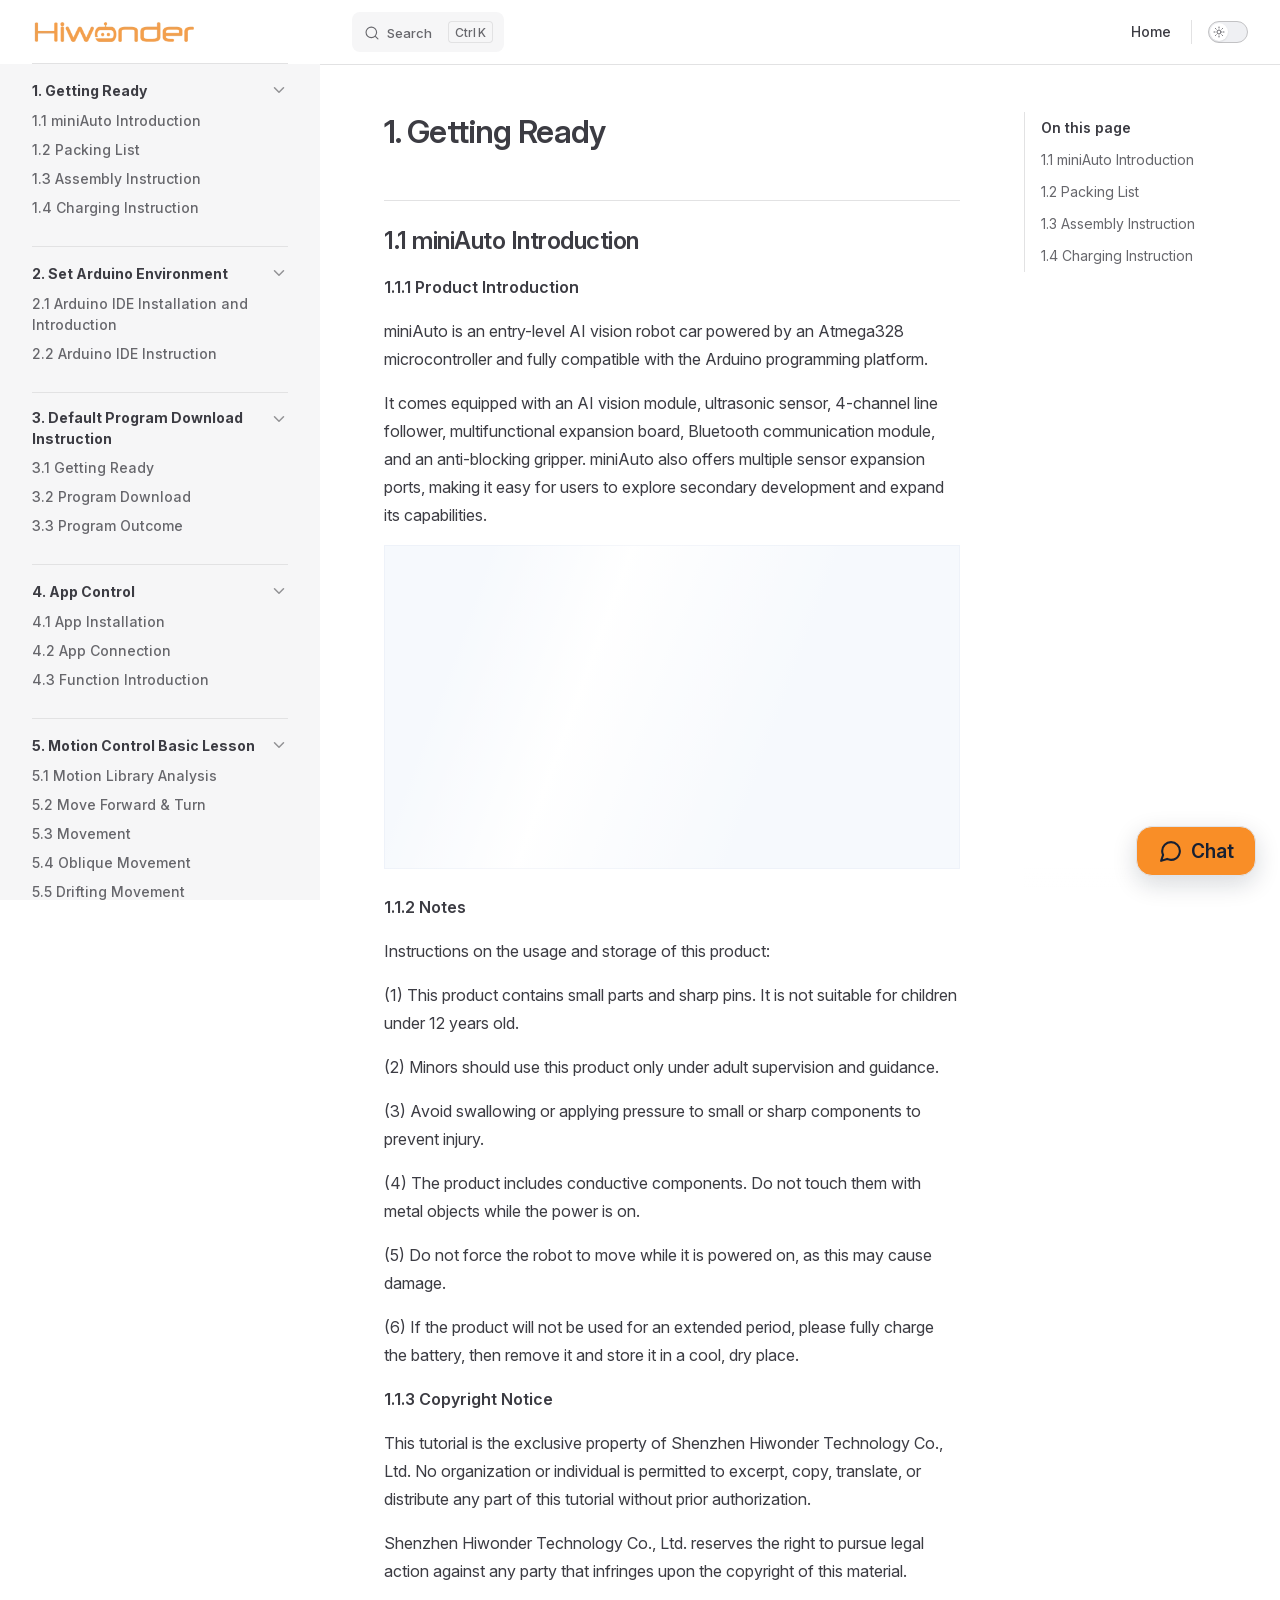
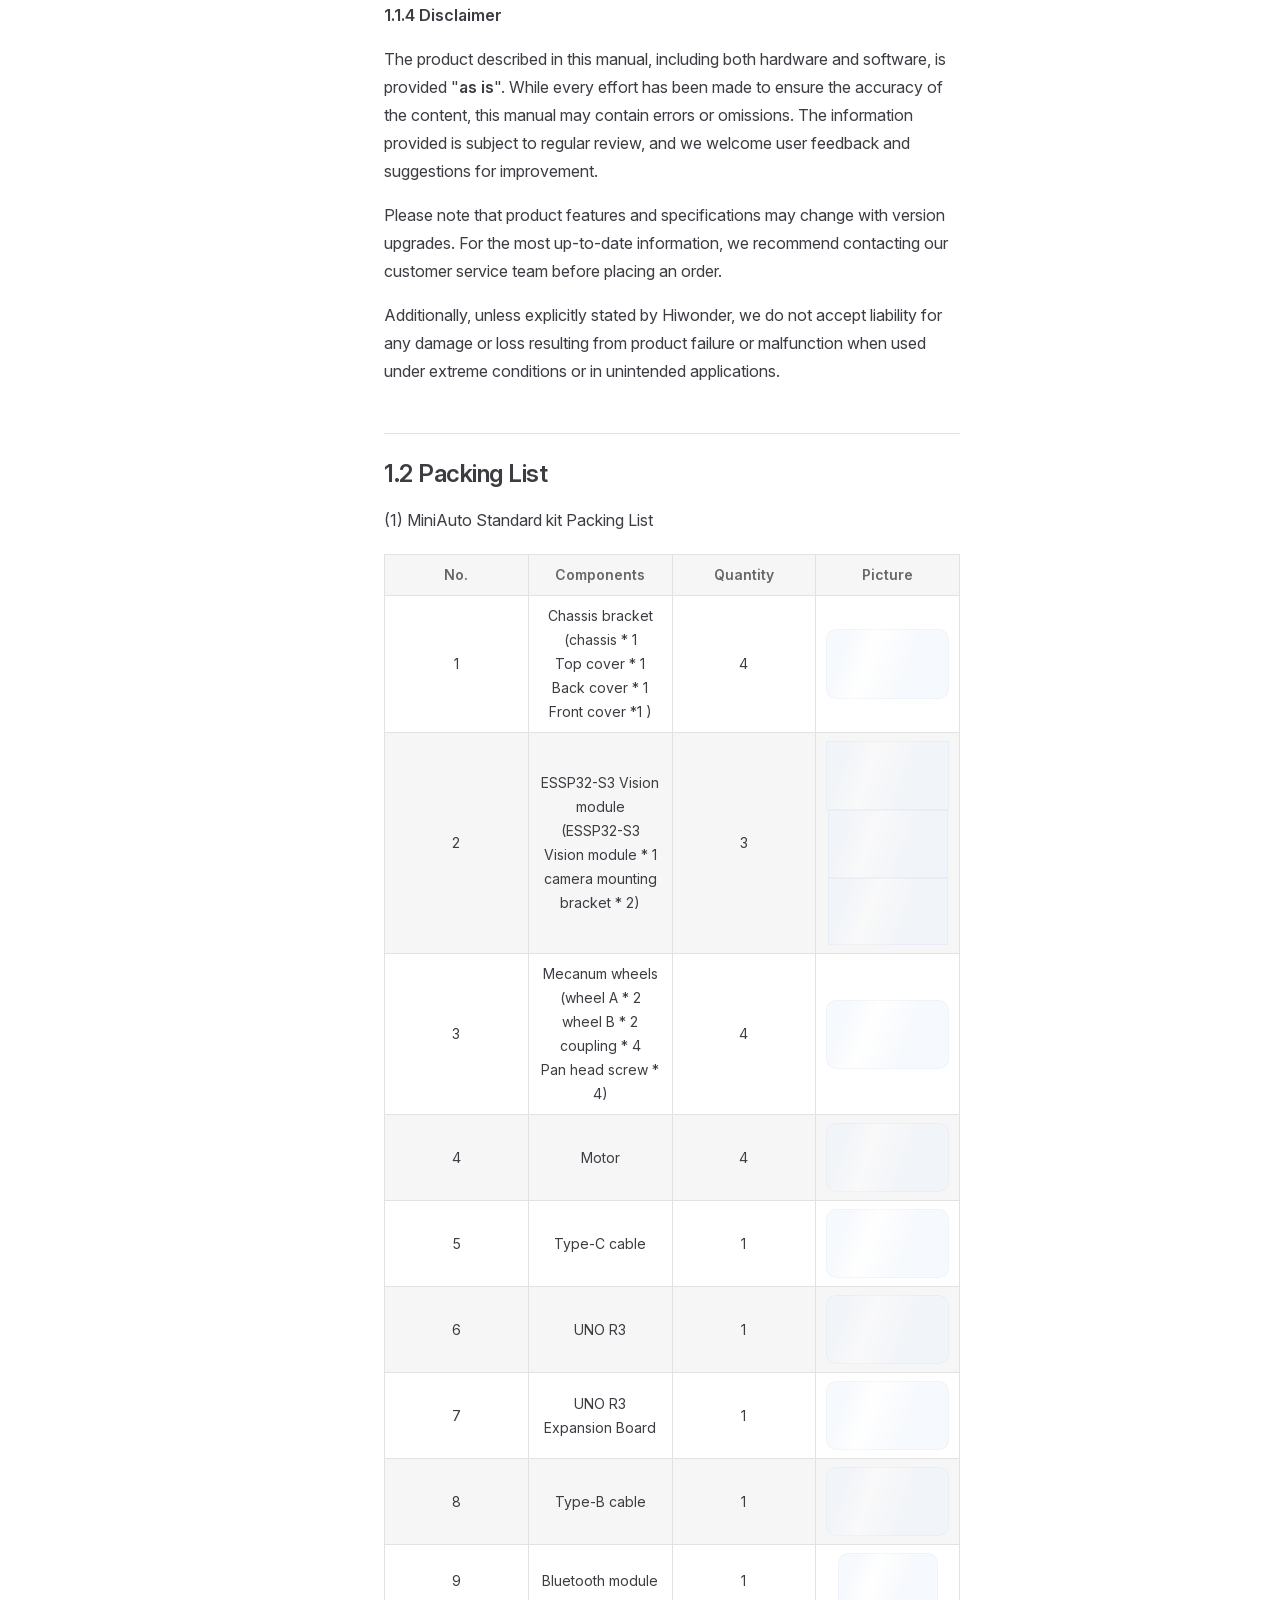
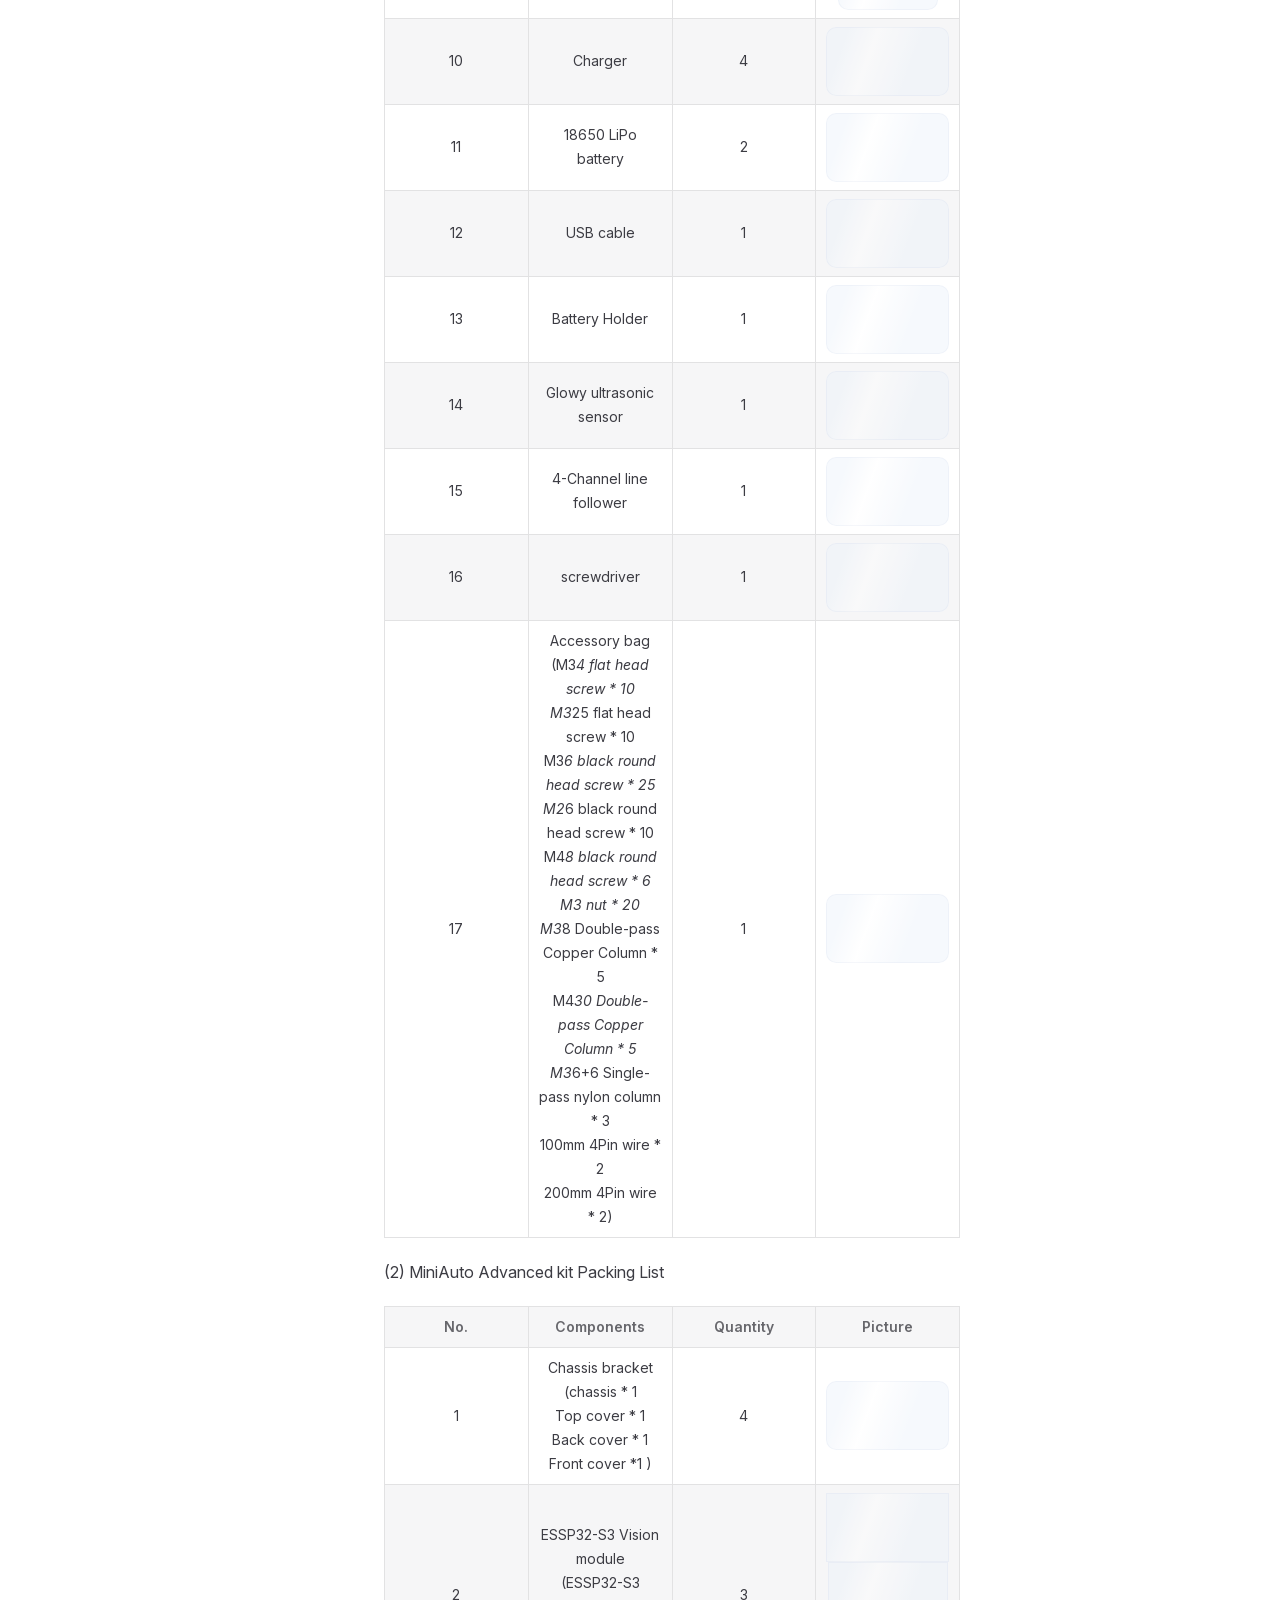
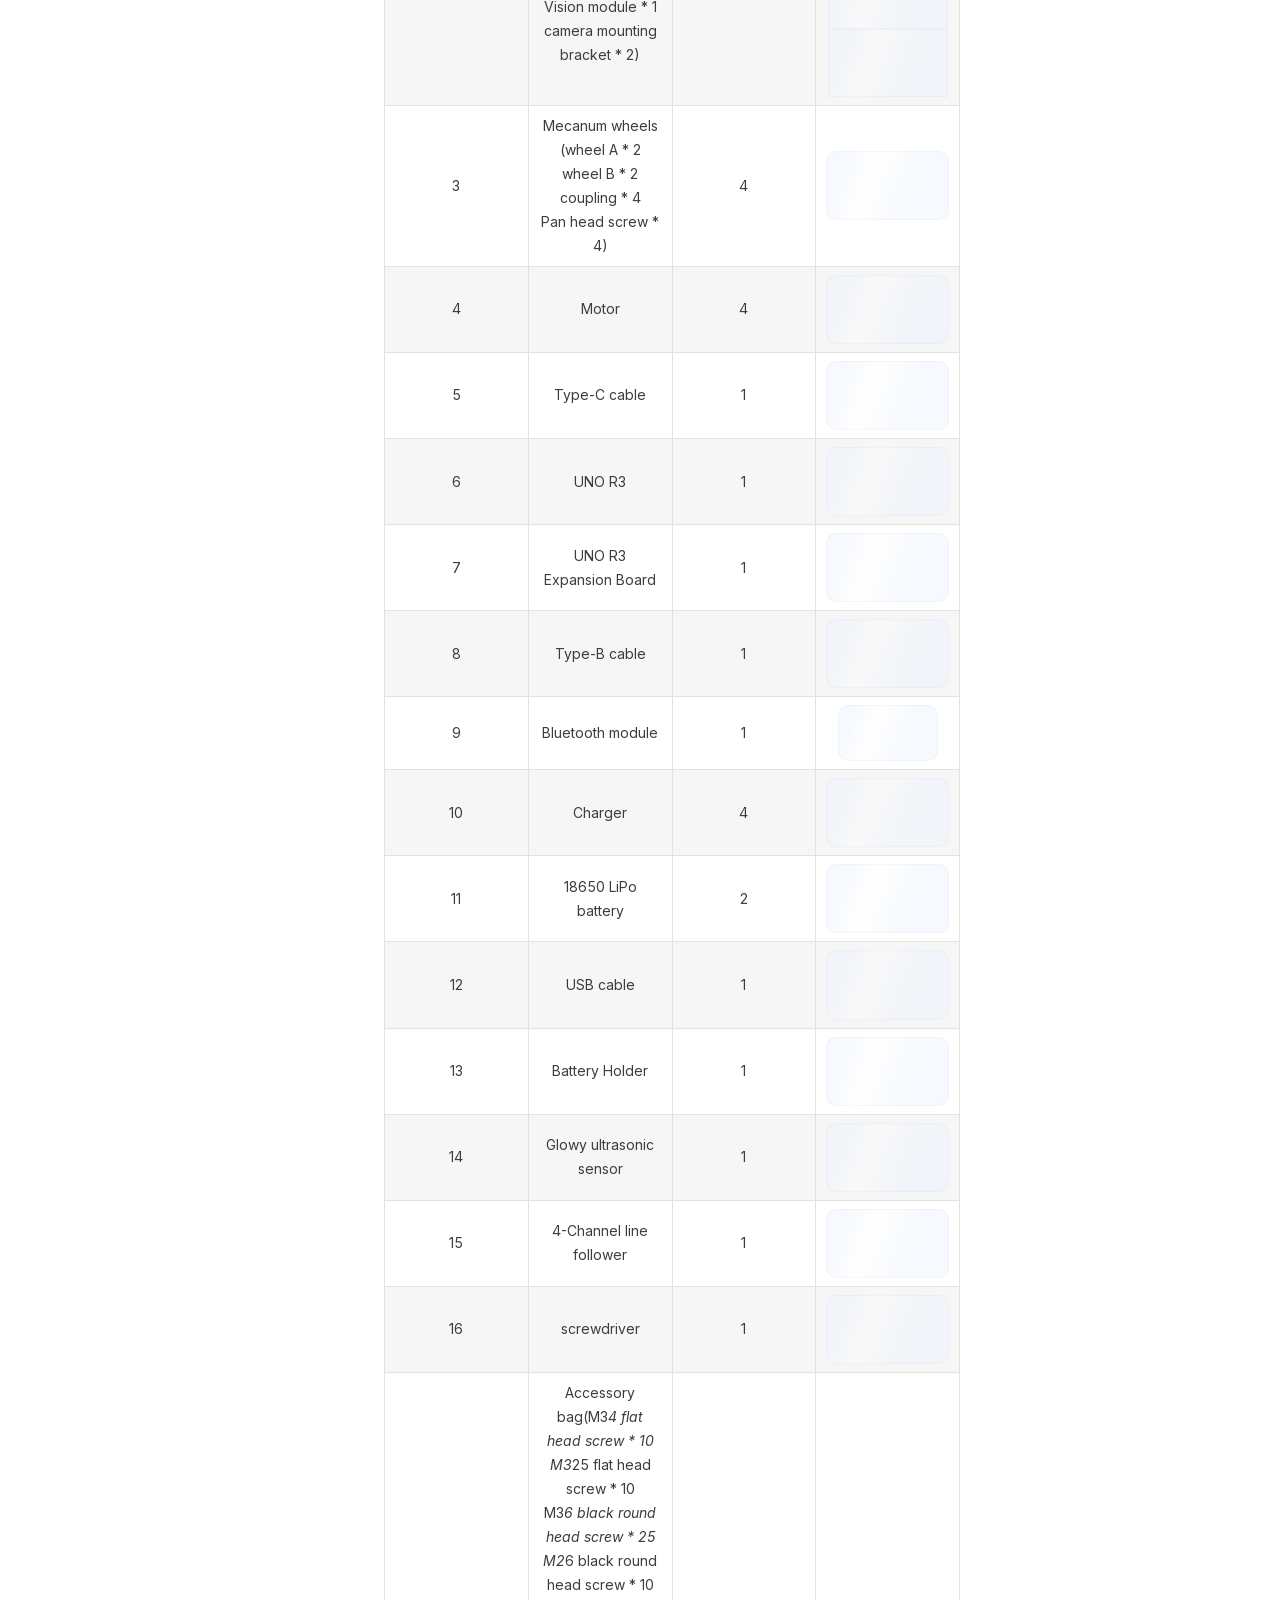
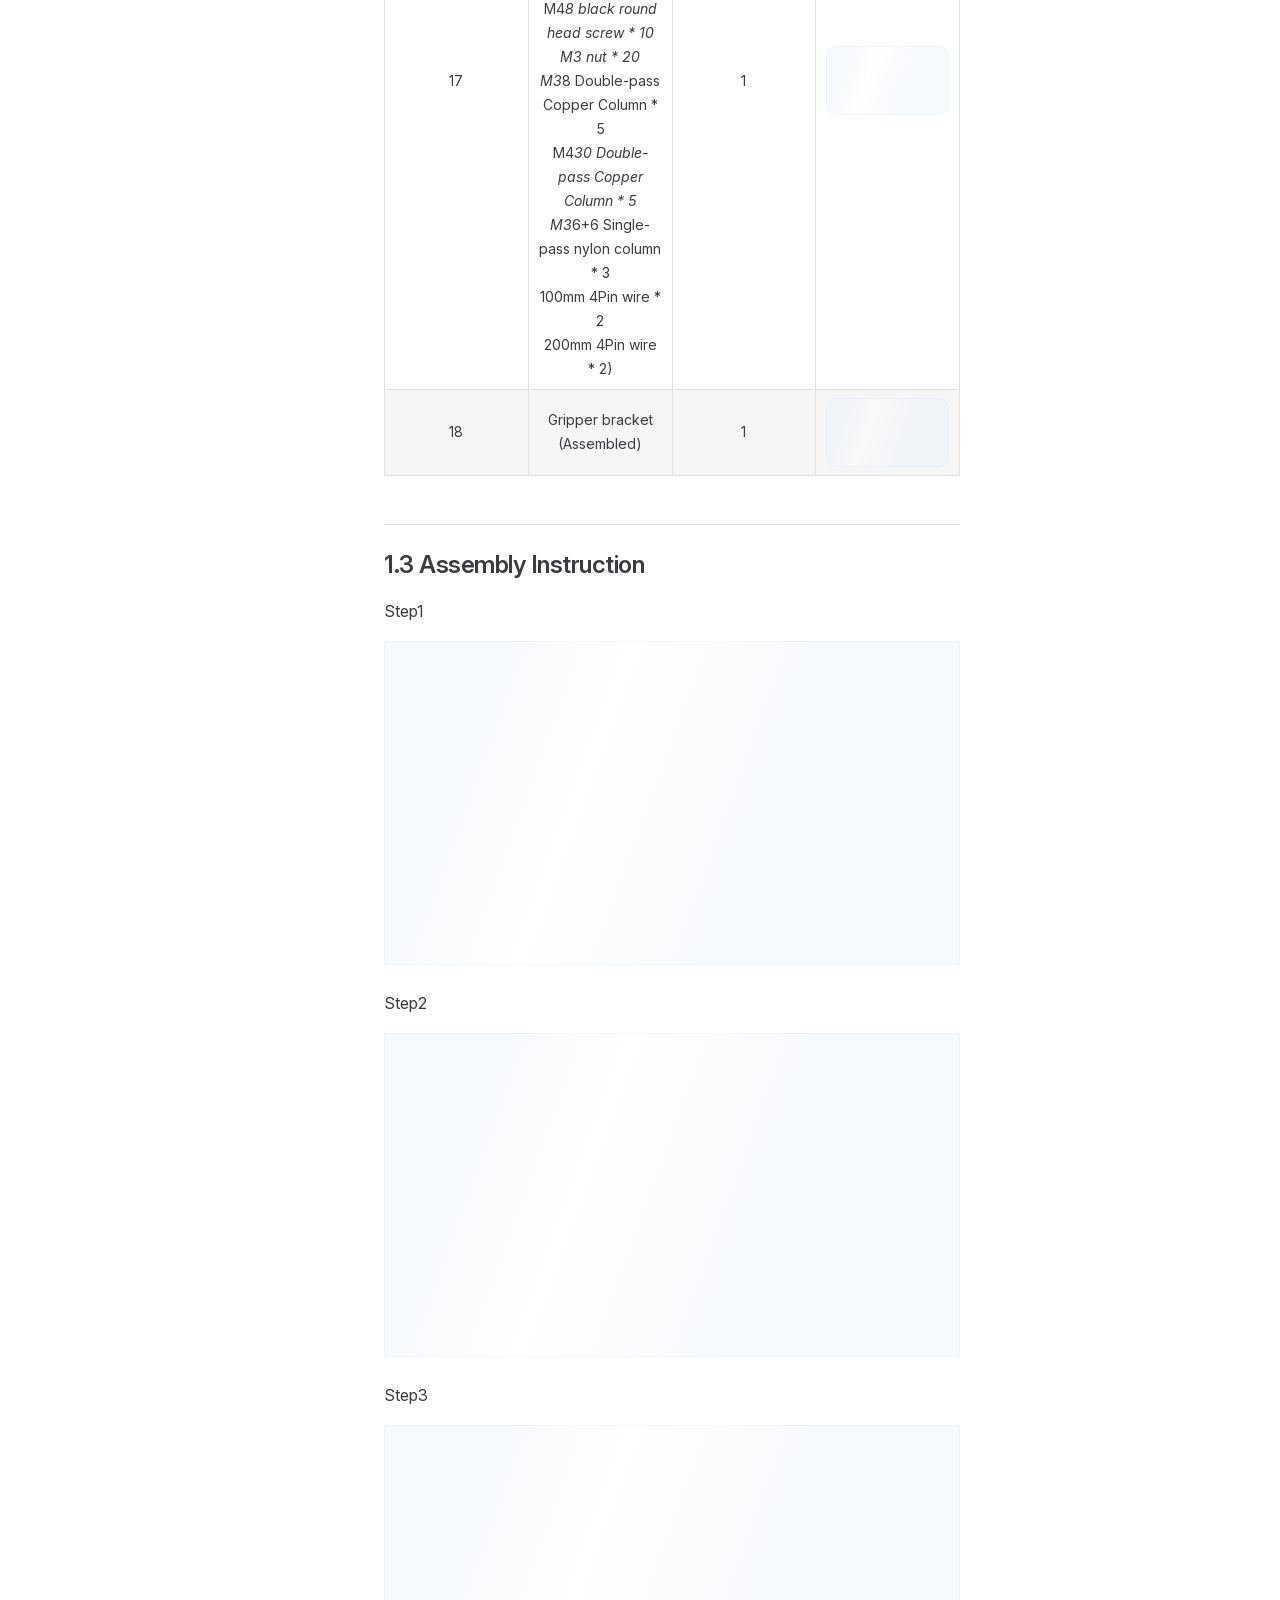
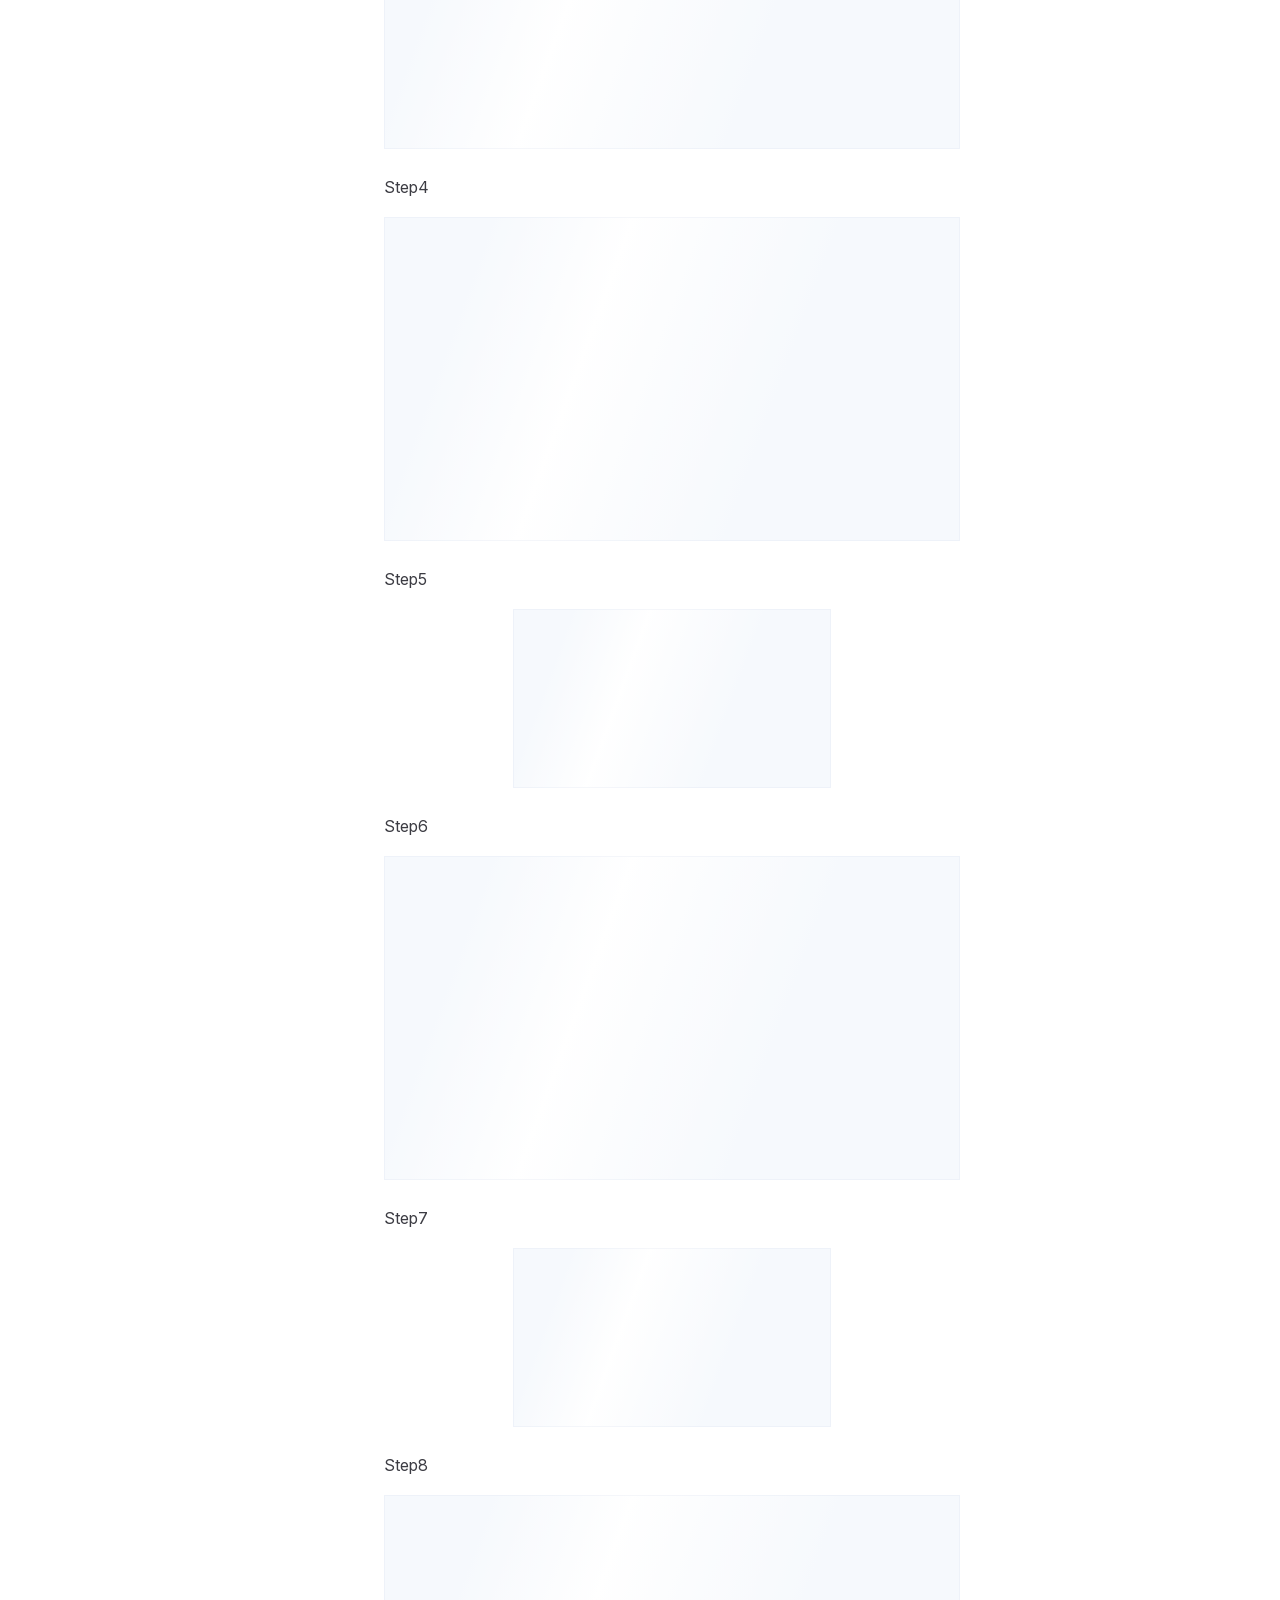
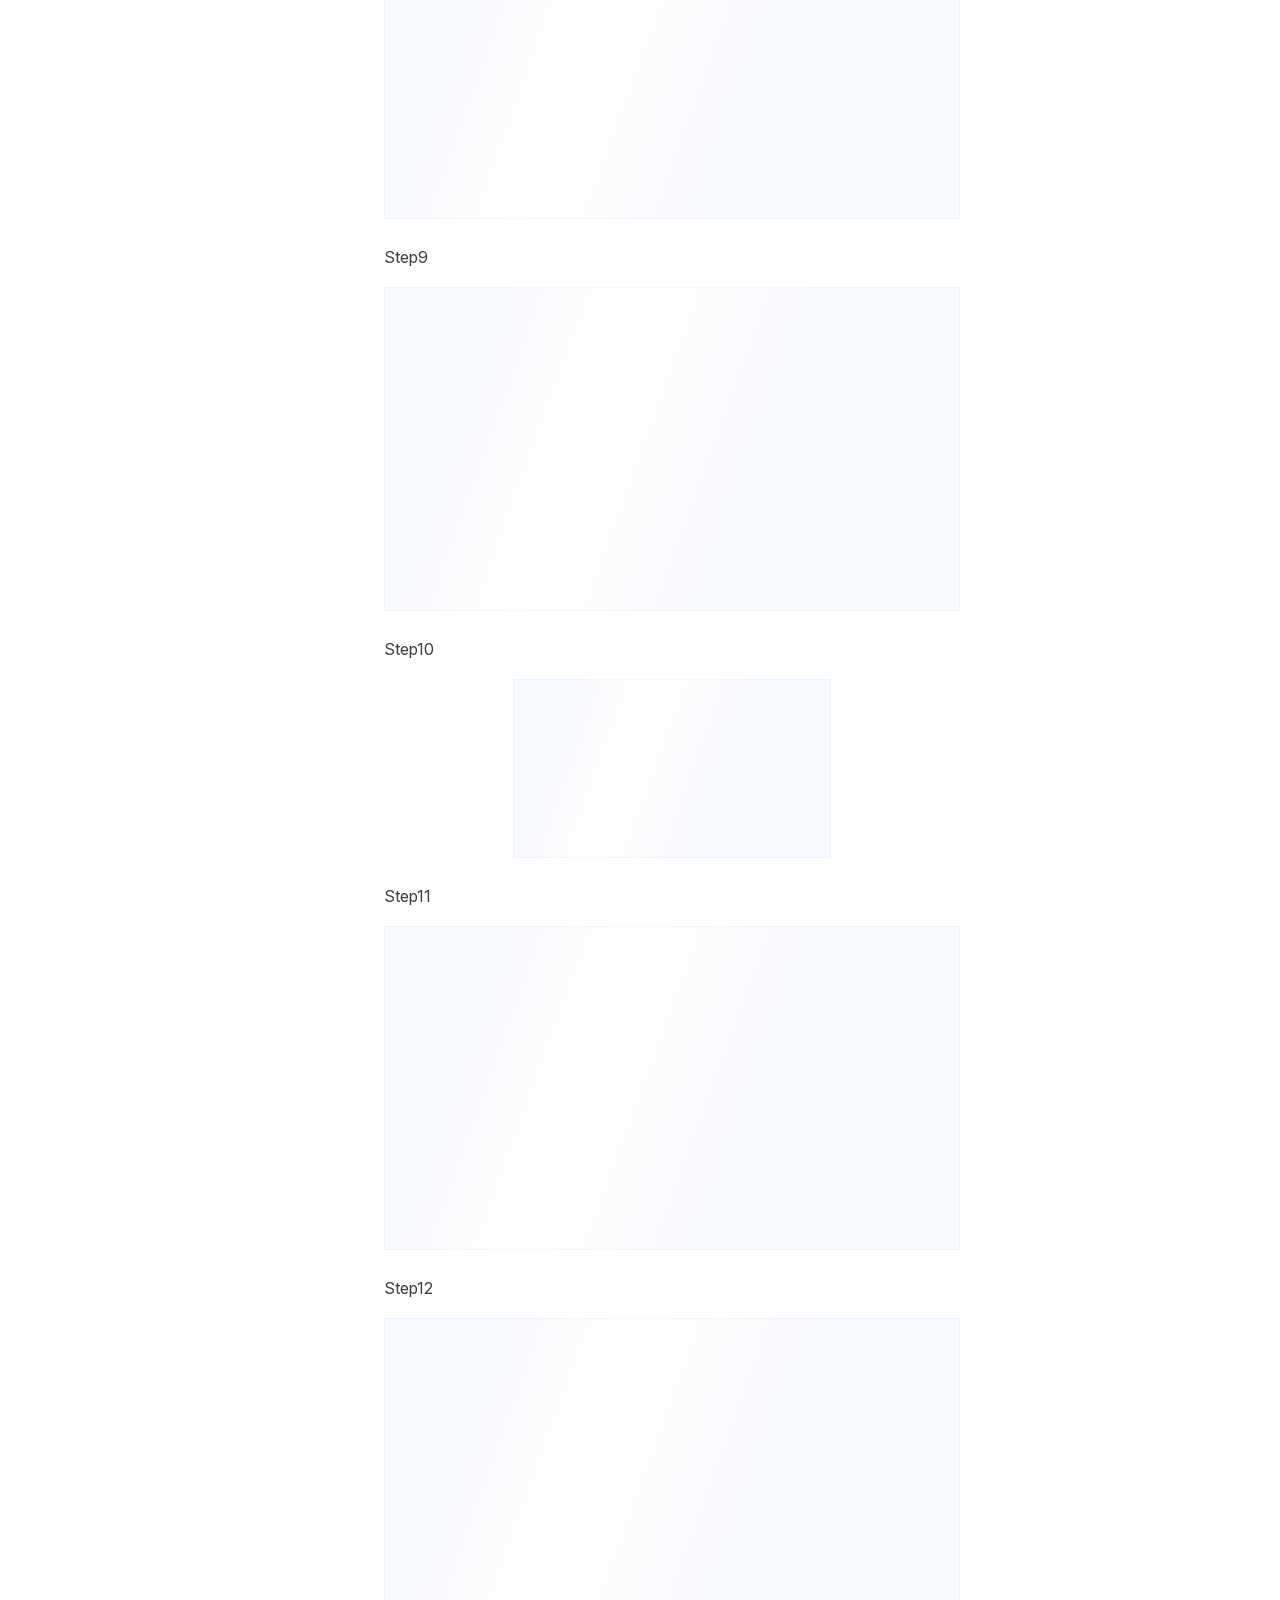
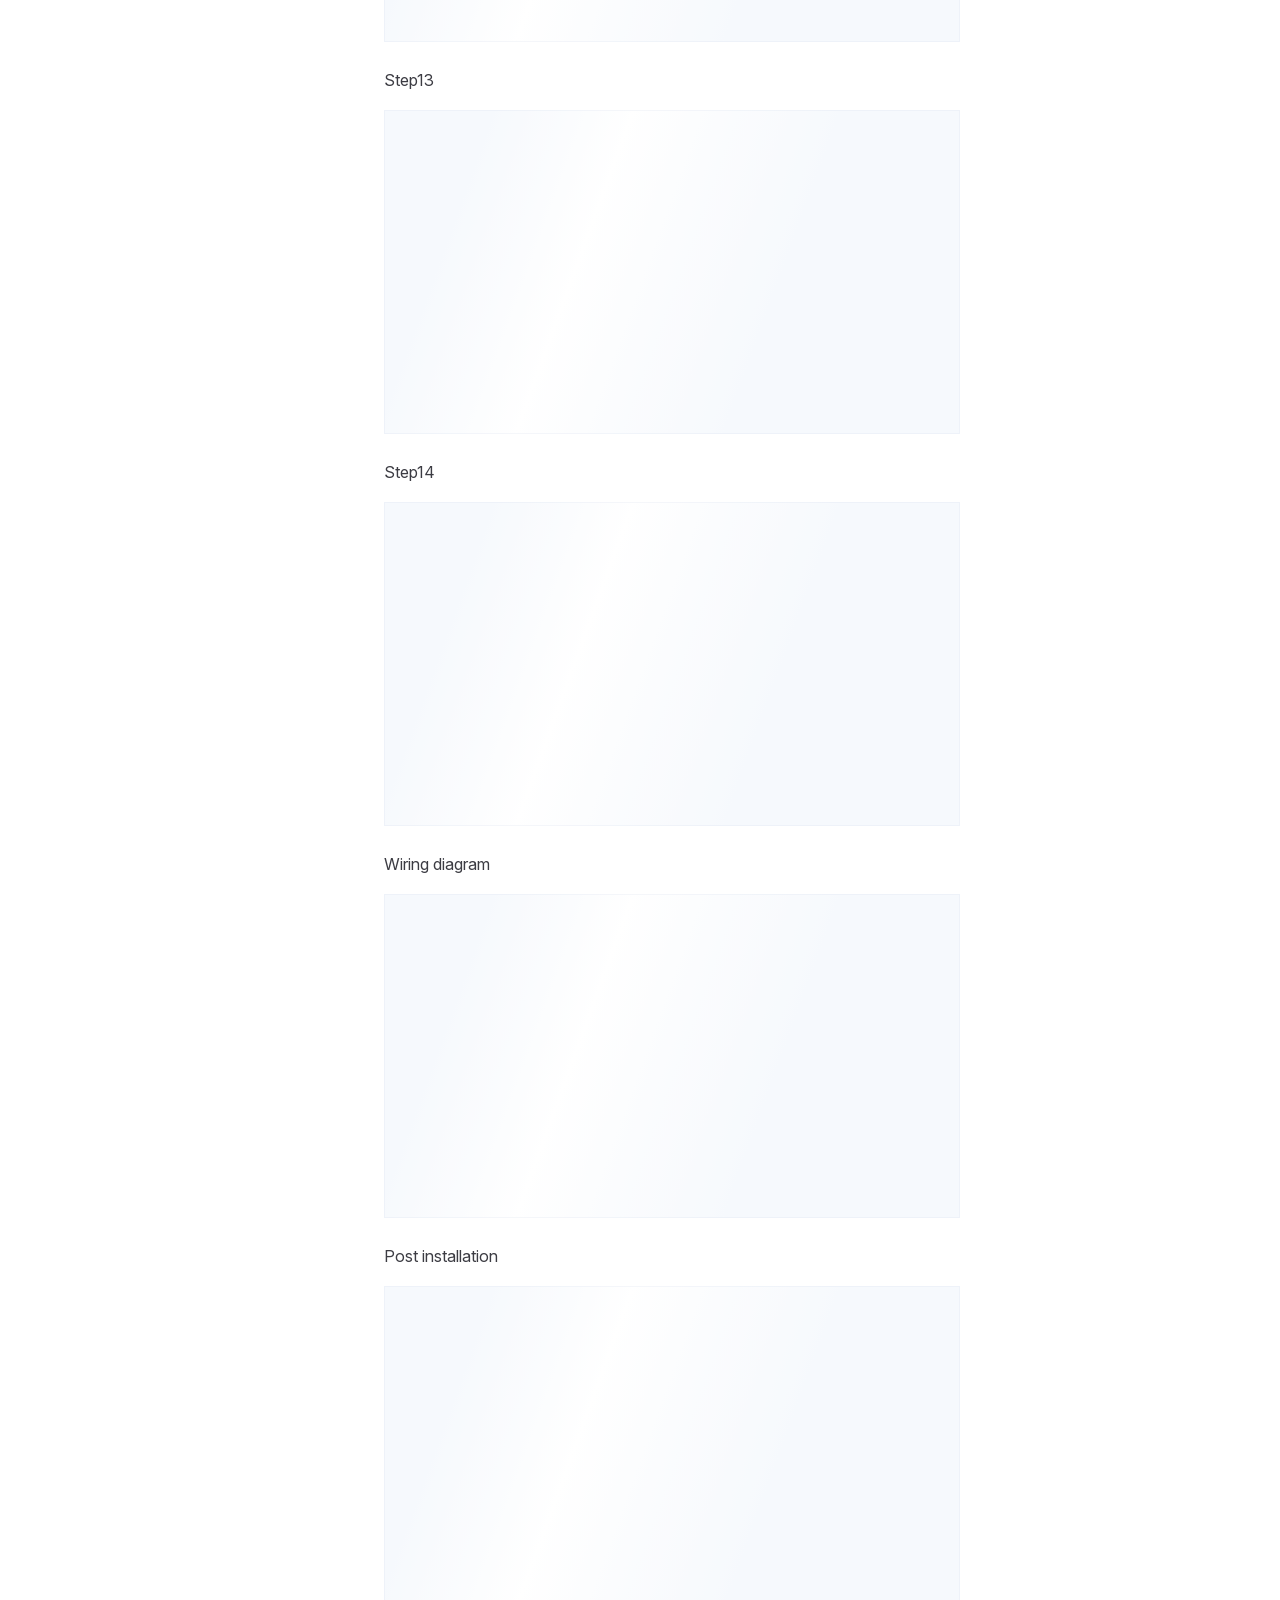
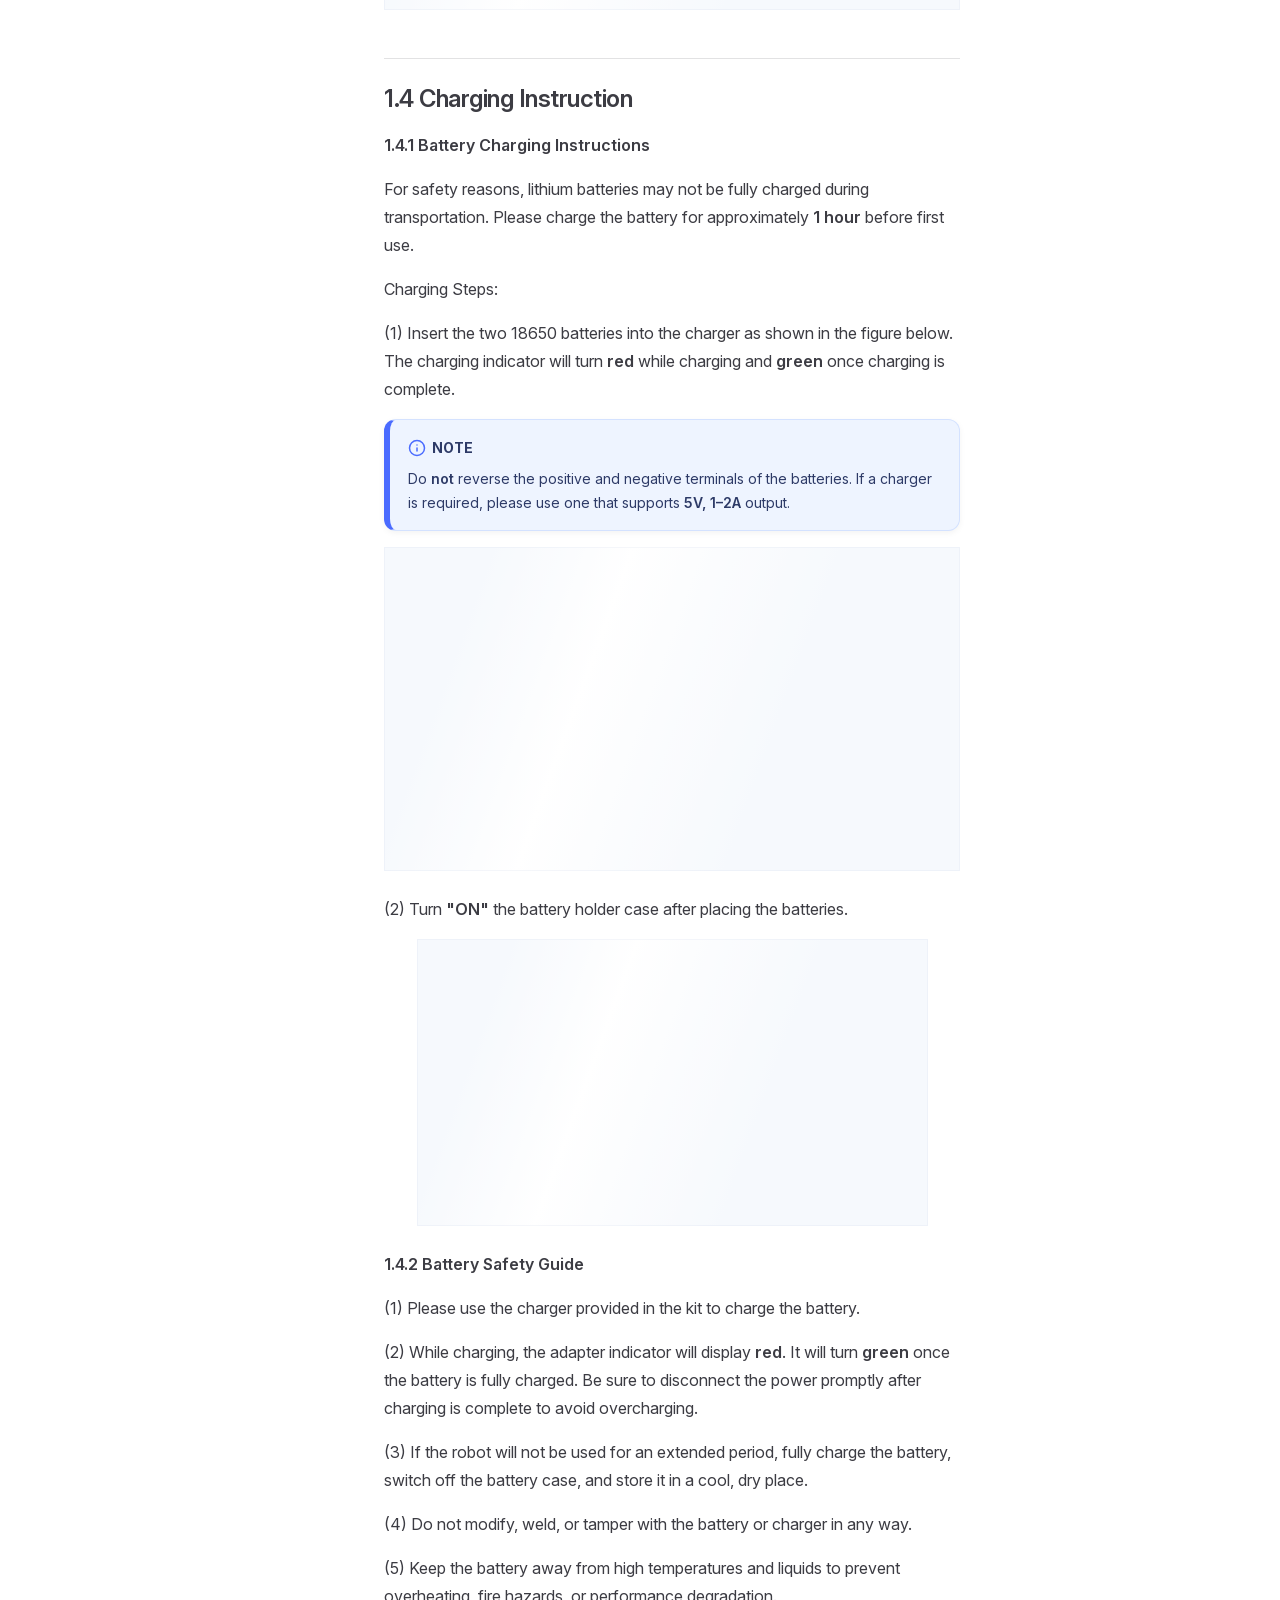
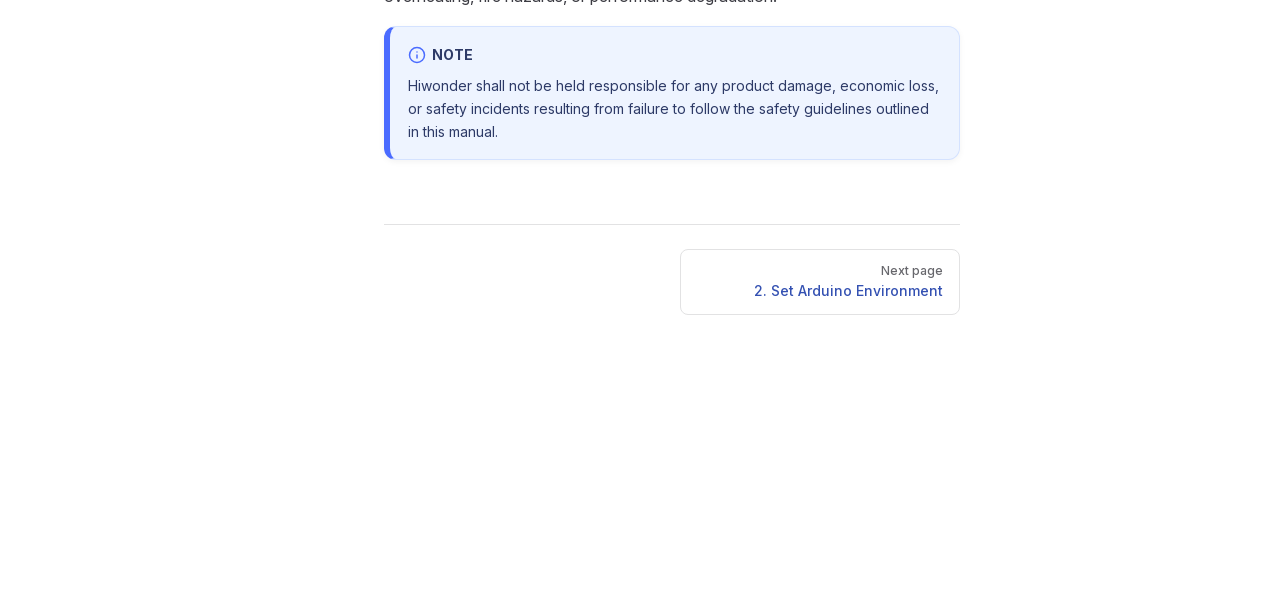
==== commit 9707ec70: "内容修改" ====
--- a/projects/miniAuto/en/latest/index.html
+++ b/projects/miniAuto/en/latest/index.html
@@ -6,21 +6,21 @@
     <title>miniAuto Documentation</title>
     <meta name="description" content="miniAuto documentation">
     <meta name="generator" content="VitePress v1.6.4">
-    <link rel="preload stylesheet" href="/projects/miniAuto/en/latest/assets/style.DaPIb2nc.css" as="style">
+    <link rel="preload stylesheet" href="/projects/miniAuto/en/latest/assets/style.C86an85_.css" as="style">
     <link rel="preload stylesheet" href="/projects/miniAuto/en/latest/vp-icons.css" as="style">
     
-    <script type="module" src="/projects/miniAuto/en/latest/assets/app.Drksy_D9.js"></script>
+    <script type="module" src="/projects/miniAuto/en/latest/assets/app.0C498xSu.js"></script>
     <link rel="preload" href="/projects/miniAuto/en/latest/assets/inter-roman-latin.Di8DUHzh.woff2" as="font" type="font/woff2" crossorigin="">
-    <link rel="modulepreload" href="/projects/miniAuto/en/latest/assets/chunks/theme.q43vLHYu.js">
-    <link rel="modulepreload" href="/projects/miniAuto/en/latest/assets/chunks/framework.Dl4-pyBl.js">
-    <link rel="modulepreload" href="/projects/miniAuto/en/latest/assets/index.md.BSGhG2Ie.lean.js">
+    <link rel="modulepreload" href="/projects/miniAuto/en/latest/assets/chunks/theme.BiRwBGDJ.js">
+    <link rel="modulepreload" href="/projects/miniAuto/en/latest/assets/chunks/framework.BJWf42X2.js">
+    <link rel="modulepreload" href="/projects/miniAuto/en/latest/assets/index.md.6UGshNgK.lean.js">
     <link rel="icon" href="/projects/miniAuto/en/latest/favicon.ico">
     <script id="check-dark-mode">(()=>{const e=localStorage.getItem("vitepress-theme-appearance")||"auto",a=window.matchMedia("(prefers-color-scheme: dark)").matches;(!e||e==="auto"?a:e==="dark")&&document.documentElement.classList.add("dark")})();</script>
     <script id="check-mac-os">document.documentElement.classList.toggle("mac",/Mac|iPhone|iPod|iPad/i.test(navigator.platform));</script>
   </head>
   <body>
     <div id="app"><!--[--><div class="page-redirect" style="text-align:center;padding:100px 20px;"><p>Redirecting to content page...</p><p><a href="/projects/miniAuto/en/latest/docs/1.getting_ready.html" target="_self">If you are not redirected automatically, click here</a></p></div><!--[--><!----><!--]--><!----><div class="feedback-widget"><!----><button class="feedback-widget__trigger" type="button" aria-expanded="false" aria-label="Open feedback form"><span class="feedback-widget__icon" aria-hidden="true"><svg viewBox="0 0 24 24" focusable="false"><path d="M21 11.5a8.4 8.4 0 0 1-.9 3.8 8.5 8.5 0 0 1-7.6 4.7 8.4 8.4 0 0 1-3.8-.9L3 21l1.9-5.7A8.4 8.4 0 0 1 4 11.5 8.5 8.5 0 0 1 12.5 3 8.5 8.5 0 0 1 21 11.5Z"></path></svg></span><span>Chat</span></button></div><!--]--></div>
-    <script>window.__VP_HASH_MAP__=JSON.parse("{\"docs_1.getting_ready.md\":\"DgpLQT4M\",\"docs_10.serial_communication_instruction.md\":\"B8mg8G3D\",\"docs_2.set_arduino_environment.md\":\"BT7fQf64\",\"docs_3.default_program_download.md\":\"Cj8E73iy\",\"docs_4.app_control.md\":\"Di597Dzk\",\"docs_5.motion_control_basic_lesson.md\":\"A4qwz3xX\",\"docs_6.secondary_development_lesson.md\":\"CZ2rqRxi\",\"docs_7.ai_vision_games_lesson.md\":\"C-_cnvMy\",\"docs_8.robotic_gripper_control_lesson.md\":\"DuWEm5cF\",\"docs_9.wireless_glove_control_lesson.md\":\"h_GdtT3d\",\"docs_index.md\":\"CNPNhPBh\",\"docs_resources_download.md\":\"CLYosxzH\",\"index.md\":\"BSGhG2Ie\"}");window.__VP_SITE_DATA__=JSON.parse("{\"lang\":\"en-US\",\"dir\":\"ltr\",\"title\":\"miniAuto Documentation\",\"description\":\"miniAuto documentation\",\"base\":\"/projects/miniAuto/en/latest/\",\"head\":[],\"router\":{\"prefetchLinks\":true},\"appearance\":true,\"themeConfig\":{\"siteTitle\":false,\"logo\":\"/e-logo.webp\",\"outline\":[2,3],\"search\":{\"provider\":\"local\",\"options\":{\"translations\":{\"button\":{\"buttonText\":\"Search\",\"buttonAriaLabel\":\"Search\"},\"modal\":{\"searchBox\":{\"resetButtonTitle\":\"Clear search query\",\"resetButtonAriaLabel\":\"Clear search query\",\"cancelButtonText\":\"Cancel\",\"cancelButtonAriaLabel\":\"Cancel\"},\"startScreen\":{\"recentSearchTitle\":\"Recent Searches\",\"noRecentSearchText\":\"No recent searches\",\"suggestedQueryTitle\":\"Suggested Queries\"},\"noResultsScreen\":{\"noResultsText\":\"No results found for\",\"suggestedQueryText\":\"You can try searching for\",\"reportMissingResultsText\":\"Have any queries?\",\"reportMissingResultsLinkText\":\"Report here\"},\"footer\":{\"selectText\":\"to select\",\"navigateText\":\"to navigate\",\"closeText\":\"to close\"}}}}},\"nav\":[{\"text\":\"Home\",\"link\":\"https://www.hiwonder.net/\",\"target\":\"_self\"}],\"sidebar\":[{\"text\":\"1. Getting Ready\",\"link\":\"/docs/1.getting_ready.html\",\"collapsed\":false,\"items\":[{\"text\":\"1.1 miniAuto Introduction\",\"link\":\"/docs/1.getting_ready.html#_1-1-miniauto-introduction\"},{\"text\":\"1.2 Packing List\",\"link\":\"/docs/1.getting_ready.html#_1-2-packing-list\"},{\"text\":\"1.3 Assembly Instruction\",\"link\":\"/docs/1.getting_ready.html#_1-3-assembly-instruction\"},{\"text\":\"1.4 Charging Instruction\",\"link\":\"/docs/1.getting_ready.html#_1-4-charging-instruction\"}]},{\"text\":\"2. Set Arduino Environment\",\"link\":\"/docs/2.Set_Arduino_Environment.html\",\"collapsed\":false,\"items\":[{\"text\":\"2.1 Arduino IDE Installation and Introduction\",\"link\":\"/docs/2.Set_Arduino_Environment.html#_2-1-arduino-ide-installation-and-introduction\"},{\"text\":\"2.2 Arduino IDE Instruction\",\"link\":\"/docs/2.Set_Arduino_Environment.html#_2-2-arduino-ide-instruction\"}]},{\"text\":\"3. Default Program Download Instruction\",\"link\":\"/docs/3.default_program_download.html\",\"collapsed\":false,\"items\":[{\"text\":\"3.1 Getting Ready\",\"link\":\"/docs/3.default_program_download.html#_3-1-getting-ready\"},{\"text\":\"3.2 Program Download\",\"link\":\"/docs/3.default_program_download.html#_3-2-program-download\"},{\"text\":\"3.3 Program Outcome\",\"link\":\"/docs/3.default_program_download.html#_3-3-program-outcome\"}]},{\"text\":\"4. App Control\",\"link\":\"/docs/4.App_control.html\",\"collapsed\":false,\"items\":[{\"text\":\"4.1 App Installation\",\"link\":\"/docs/4.App_control.html#_4-1-app-installation\"},{\"text\":\"4.2 App Connection\",\"link\":\"/docs/4.App_control.html#_4-2-app-connection\"},{\"text\":\"4.3 Function Introduction\",\"link\":\"/docs/4.App_control.html#_4-3-function-introduction\"}]},{\"text\":\"5. Motion Control Basic Lesson\",\"link\":\"/docs/5.motion_control_basic_lesson.html\",\"collapsed\":false,\"items\":[{\"text\":\"5.1 Motion Library Analysis\",\"link\":\"/docs/5.motion_control_basic_lesson.html#_5-1-motion-library-analysis\"},{\"text\":\"5.2 Move Forward & Turn\",\"link\":\"/docs/5.motion_control_basic_lesson.html#_5-2-move-forward-turn\"},{\"text\":\"5.3 Movement\",\"link\":\"/docs/5.motion_control_basic_lesson.html#_5-3-movement\"},{\"text\":\"5.4 Oblique Movement\",\"link\":\"/docs/5.motion_control_basic_lesson.html#_5-4-oblique-movement\"},{\"text\":\"5.5 Drifting Movement\",\"link\":\"/docs/5.motion_control_basic_lesson.html#_5-5-drifting-movement\"}]},{\"text\":\"6. Secondary Development Lesson\",\"link\":\"/docs/6.secondary_development_lesson.html\",\"collapsed\":false,\"items\":[{\"text\":\"6.1 Secondary Development Library File Introduction\",\"link\":\"/docs/6.secondary_development_lesson.html#_6-1-secondary-development-library-file-introduction\"},{\"text\":\"6.2 RGB Control\",\"link\":\"/docs/6.secondary_development_lesson.html#_6-2-rgb-control\"},{\"text\":\"6.3 Play Music\",\"link\":\"/docs/6.secondary_development_lesson.html#_6-3-play-music\"},{\"text\":\"6.4 Ultrasonic Ranging\",\"link\":\"/docs/6.secondary_development_lesson.html#_6-4-ultrasonic-ranging\"},{\"text\":\"6.5 Ultrasonic Following\",\"link\":\"/docs/6.secondary_development_lesson.html#_6-5-ultrasonic-following\"},{\"text\":\"6.6 Obstacle Avoidance\",\"link\":\"/docs/6.secondary_development_lesson.html#_6-6-obstacle-avoidance\"},{\"text\":\"6.7 Line Following\",\"link\":\"/docs/6.secondary_development_lesson.html#_6-7-line-following\"},{\"text\":\"6.8 Pedestrian Detection\",\"link\":\"/docs/6.secondary_development_lesson.html#_6-8-pedestrian-detection\"},{\"text\":\"6.9 Intersection Judgment\",\"link\":\"/docs/6.secondary_development_lesson.html#_6-9-intersection-judgment\"},{\"text\":\"6.10 App Remote Control\",\"link\":\"/docs/6.secondary_development_lesson.html#_6-10-app-remote-control\"}]},{\"text\":\"7. AI Vision Games Lesson\",\"link\":\"/docs/7.ai_vision_games_lesson.html\",\"collapsed\":false,\"items\":[{\"text\":\"7.1 Introduction to ESP32-S3 Vision Module\",\"link\":\"/docs/7.ai_vision_games_lesson.html#_7-1-introduction-to-esp32-s3-vision-module\"},{\"text\":\"7.2 ESP32-S3 Library File Introduction\",\"link\":\"/docs/7.ai_vision_games_lesson.html#_7-2-esp32-s3-library-file-introduction\"},{\"text\":\"7.3 Live Camera Feed\",\"link\":\"/docs/7.ai_vision_games_lesson.html#_7-3-live-camera-feed\"},{\"text\":\"7.4 Color Recognition\",\"link\":\"/docs/7.ai_vision_games_lesson.html#_7-4-color-recognition\"},{\"text\":\"7.5 Color Tracking\",\"link\":\"/docs/7.ai_vision_games_lesson.html#_7-5-color-tracking\"},{\"text\":\"7.6 Vision Line Following\",\"link\":\"/docs/7.ai_vision_games_lesson.html#_7-6-vision-line-following\"},{\"text\":\"7.7 Face Recognition\",\"link\":\"/docs/7.ai_vision_games_lesson.html#_7-7-face-recognition\"}]},{\"text\":\"8. Robotic Gripper Control Lesson\",\"link\":\"/docs/8.robotic_gripper_control_lesson.html\",\"collapsed\":false,\"items\":[{\"text\":\"8.1 Robotic Gripper Assembly Instruction\",\"link\":\"/docs/8.robotic_gripper_control_lesson.html#_8-1-robotic-gripper-assembly-instruction\"},{\"text\":\"8.2 Robotic Gripper App Control\",\"link\":\"/docs/8.robotic_gripper_control_lesson.html#_8-2-robotic-gripper-app-control\"},{\"text\":\"8.3 Robotic Gripper Control\",\"link\":\"/docs/8.robotic_gripper_control_lesson.html#_8-3-robotic-gripper-control\"},{\"text\":\"8.4 Intelligent Transport\",\"link\":\"/docs/8.robotic_gripper_control_lesson.html#_8-4-intelligent-transport\"}]},{\"text\":\"9. Wireless Glove Control Lesson\",\"link\":\"/docs/9.wireless_glove_control_lesson.html\",\"collapsed\":false,\"items\":[{\"text\":\"9.1 Wireless Glove Introduction and Wearing\",\"link\":\"/docs/9.wireless_glove_control_lesson.html#_9-1-wireless-glove-introduction-and-wearing\"},{\"text\":\"9.2 Wireless Glove Control\",\"link\":\"/docs/9.wireless_glove_control_lesson.html#_9-2-wireless-glove-control\"}]},{\"text\":\"10.Serial Communication Instruction\",\"link\":\"/docs/10.serial_communication_instruction.html\",\"collapsed\":false,\"items\":[{\"text\":\"10.1 Master-Slave Device Communication Principles\",\"link\":\"/docs/10.serial_communication_instruction.html#_10-1-master-slave-device-communication-principles\"},{\"text\":\"10.2 PC Serial Port Controlling Routine\",\"link\":\"/docs/10.serial_communication_instruction.html#_10-2-pc-serial-port-controlling-routine\"}]},{\"text\":\"Appendix\",\"link\":\"/docs/resources_download.html\",\"collapsed\":false,\"items\":[]}]},\"locales\":{},\"scrollOffset\":134,\"cleanUrls\":false}");</script>
+    <script>window.__VP_HASH_MAP__=JSON.parse("{\"docs_1.getting_ready.md\":\"pSYprL6E\",\"docs_10.serial_communication_instruction.md\":\"LB4orJi8\",\"docs_2.set_arduino_environment.md\":\"D-JTR7pw\",\"docs_3.default_program_download.md\":\"D9RJcPr6\",\"docs_4.app_control.md\":\"Dy6od4aq\",\"docs_5.motion_control_basic_lesson.md\":\"Cde-Khd1\",\"docs_6.secondary_development_lesson.md\":\"ESNme2cx\",\"docs_7.ai_vision_games_lesson.md\":\"CqiTyLRw\",\"docs_8.robotic_gripper_control_lesson.md\":\"BmtgTT1g\",\"docs_9.wireless_glove_control_lesson.md\":\"DjMRWdFe\",\"docs_index.md\":\"CAKRNpA-\",\"docs_resources_download.md\":\"CB5EEiWN\",\"index.md\":\"6UGshNgK\"}");window.__VP_SITE_DATA__=JSON.parse("{\"lang\":\"en-US\",\"dir\":\"ltr\",\"title\":\"miniAuto Documentation\",\"description\":\"miniAuto documentation\",\"base\":\"/projects/miniAuto/en/latest/\",\"head\":[],\"router\":{\"prefetchLinks\":true},\"appearance\":true,\"themeConfig\":{\"siteTitle\":false,\"logo\":\"/e-logo.webp\",\"outline\":[2,3],\"search\":{\"provider\":\"local\",\"options\":{\"translations\":{\"button\":{\"buttonText\":\"Search\",\"buttonAriaLabel\":\"Search\"},\"modal\":{\"searchBox\":{\"resetButtonTitle\":\"Clear search query\",\"resetButtonAriaLabel\":\"Clear search query\",\"cancelButtonText\":\"Cancel\",\"cancelButtonAriaLabel\":\"Cancel\"},\"startScreen\":{\"recentSearchTitle\":\"Recent Searches\",\"noRecentSearchText\":\"No recent searches\",\"suggestedQueryTitle\":\"Suggested Queries\"},\"noResultsScreen\":{\"noResultsText\":\"No results found for\",\"suggestedQueryText\":\"You can try searching for\",\"reportMissingResultsText\":\"Have any queries?\",\"reportMissingResultsLinkText\":\"Report here\"},\"footer\":{\"selectText\":\"to select\",\"navigateText\":\"to navigate\",\"closeText\":\"to close\"}}}}},\"nav\":[{\"text\":\"Home\",\"link\":\"https://www.hiwonder.net/\",\"target\":\"_self\"}],\"sidebar\":[{\"text\":\"1. Getting Ready\",\"link\":\"/docs/1.getting_ready.html\",\"collapsed\":false,\"items\":[{\"text\":\"1.1 miniAuto Introduction\",\"link\":\"/docs/1.getting_ready.html#_1-1-miniauto-introduction\"},{\"text\":\"1.2 Packing List\",\"link\":\"/docs/1.getting_ready.html#_1-2-packing-list\"},{\"text\":\"1.3 Assembly Instruction\",\"link\":\"/docs/1.getting_ready.html#_1-3-assembly-instruction\"},{\"text\":\"1.4 Charging Instruction\",\"link\":\"/docs/1.getting_ready.html#_1-4-charging-instruction\"}]},{\"text\":\"2. Set Arduino Environment\",\"link\":\"/docs/2.Set_Arduino_Environment.html\",\"collapsed\":false,\"items\":[{\"text\":\"2.1 Arduino IDE Installation and Introduction\",\"link\":\"/docs/2.Set_Arduino_Environment.html#_2-1-arduino-ide-installation-and-introduction\"},{\"text\":\"2.2 Arduino IDE Instruction\",\"link\":\"/docs/2.Set_Arduino_Environment.html#_2-2-arduino-ide-instruction\"}]},{\"text\":\"3. Default Program Download Instruction\",\"link\":\"/docs/3.default_program_download.html\",\"collapsed\":false,\"items\":[{\"text\":\"3.1 Getting Ready\",\"link\":\"/docs/3.default_program_download.html#_3-1-getting-ready\"},{\"text\":\"3.2 Program Download\",\"link\":\"/docs/3.default_program_download.html#_3-2-program-download\"},{\"text\":\"3.3 Program Outcome\",\"link\":\"/docs/3.default_program_download.html#_3-3-program-outcome\"}]},{\"text\":\"4. App Control\",\"link\":\"/docs/4.App_control.html\",\"collapsed\":false,\"items\":[{\"text\":\"4.1 App Installation\",\"link\":\"/docs/4.App_control.html#_4-1-app-installation\"},{\"text\":\"4.2 App Connection\",\"link\":\"/docs/4.App_control.html#_4-2-app-connection\"},{\"text\":\"4.3 Function Introduction\",\"link\":\"/docs/4.App_control.html#_4-3-function-introduction\"}]},{\"text\":\"5. Motion Control Basic Lesson\",\"link\":\"/docs/5.motion_control_basic_lesson.html\",\"collapsed\":false,\"items\":[{\"text\":\"5.1 Motion Library Analysis\",\"link\":\"/docs/5.motion_control_basic_lesson.html#_5-1-motion-library-analysis\"},{\"text\":\"5.2 Move Forward & Turn\",\"link\":\"/docs/5.motion_control_basic_lesson.html#_5-2-move-forward-turn\"},{\"text\":\"5.3 Movement\",\"link\":\"/docs/5.motion_control_basic_lesson.html#_5-3-movement\"},{\"text\":\"5.4 Oblique Movement\",\"link\":\"/docs/5.motion_control_basic_lesson.html#_5-4-oblique-movement\"},{\"text\":\"5.5 Drifting Movement\",\"link\":\"/docs/5.motion_control_basic_lesson.html#_5-5-drifting-movement\"}]},{\"text\":\"6. Secondary Development Lesson\",\"link\":\"/docs/6.secondary_development_lesson.html\",\"collapsed\":false,\"items\":[{\"text\":\"6.1 Secondary Development Library File Introduction\",\"link\":\"/docs/6.secondary_development_lesson.html#_6-1-secondary-development-library-file-introduction\"},{\"text\":\"6.2 RGB Control\",\"link\":\"/docs/6.secondary_development_lesson.html#_6-2-rgb-control\"},{\"text\":\"6.3 Play Music\",\"link\":\"/docs/6.secondary_development_lesson.html#_6-3-play-music\"},{\"text\":\"6.4 Ultrasonic Ranging\",\"link\":\"/docs/6.secondary_development_lesson.html#_6-4-ultrasonic-ranging\"},{\"text\":\"6.5 Ultrasonic Following\",\"link\":\"/docs/6.secondary_development_lesson.html#_6-5-ultrasonic-following\"},{\"text\":\"6.6 Obstacle Avoidance\",\"link\":\"/docs/6.secondary_development_lesson.html#_6-6-obstacle-avoidance\"},{\"text\":\"6.7 Line Following\",\"link\":\"/docs/6.secondary_development_lesson.html#_6-7-line-following\"},{\"text\":\"6.8 Pedestrian Detection\",\"link\":\"/docs/6.secondary_development_lesson.html#_6-8-pedestrian-detection\"},{\"text\":\"6.9 Intersection Judgment\",\"link\":\"/docs/6.secondary_development_lesson.html#_6-9-intersection-judgment\"},{\"text\":\"6.10 App Remote Control\",\"link\":\"/docs/6.secondary_development_lesson.html#_6-10-app-remote-control\"}]},{\"text\":\"7. AI Vision Games Lesson\",\"link\":\"/docs/7.ai_vision_games_lesson.html\",\"collapsed\":false,\"items\":[{\"text\":\"7.1 Introduction to ESP32-S3 Vision Module\",\"link\":\"/docs/7.ai_vision_games_lesson.html#_7-1-introduction-to-esp32-s3-vision-module\"},{\"text\":\"7.2 ESP32-S3 Library File Introduction\",\"link\":\"/docs/7.ai_vision_games_lesson.html#_7-2-esp32-s3-library-file-introduction\"},{\"text\":\"7.3 Live Camera Feed\",\"link\":\"/docs/7.ai_vision_games_lesson.html#_7-3-live-camera-feed\"},{\"text\":\"7.4 Color Recognition\",\"link\":\"/docs/7.ai_vision_games_lesson.html#_7-4-color-recognition\"},{\"text\":\"7.5 Color Tracking\",\"link\":\"/docs/7.ai_vision_games_lesson.html#_7-5-color-tracking\"},{\"text\":\"7.6 Vision Line Following\",\"link\":\"/docs/7.ai_vision_games_lesson.html#_7-6-vision-line-following\"},{\"text\":\"7.7 Face Recognition\",\"link\":\"/docs/7.ai_vision_games_lesson.html#_7-7-face-recognition\"}]},{\"text\":\"8. Robotic Gripper Control Lesson\",\"link\":\"/docs/8.robotic_gripper_control_lesson.html\",\"collapsed\":false,\"items\":[{\"text\":\"8.1 Robotic Gripper Assembly Instruction\",\"link\":\"/docs/8.robotic_gripper_control_lesson.html#_8-1-robotic-gripper-assembly-instruction\"},{\"text\":\"8.2 Robotic Gripper App Control\",\"link\":\"/docs/8.robotic_gripper_control_lesson.html#_8-2-robotic-gripper-app-control\"},{\"text\":\"8.3 Robotic Gripper Control\",\"link\":\"/docs/8.robotic_gripper_control_lesson.html#_8-3-robotic-gripper-control\"},{\"text\":\"8.4 Intelligent Transport\",\"link\":\"/docs/8.robotic_gripper_control_lesson.html#_8-4-intelligent-transport\"}]},{\"text\":\"9. Wireless Glove Control Lesson\",\"link\":\"/docs/9.wireless_glove_control_lesson.html\",\"collapsed\":false,\"items\":[{\"text\":\"9.1 Wireless Glove Introduction and Wearing\",\"link\":\"/docs/9.wireless_glove_control_lesson.html#_9-1-wireless-glove-introduction-and-wearing\"},{\"text\":\"9.2 Wireless Glove Control\",\"link\":\"/docs/9.wireless_glove_control_lesson.html#_9-2-wireless-glove-control\"}]},{\"text\":\"10.Serial Communication Instruction\",\"link\":\"/docs/10.serial_communication_instruction.html\",\"collapsed\":false,\"items\":[{\"text\":\"10.1 Master-Slave Device Communication Principles\",\"link\":\"/docs/10.serial_communication_instruction.html#_10-1-master-slave-device-communication-principles\"},{\"text\":\"10.2 PC Serial Port Controlling Routine\",\"link\":\"/docs/10.serial_communication_instruction.html#_10-2-pc-serial-port-controlling-routine\"}]},{\"text\":\"Appendix\",\"link\":\"/docs/resources_download.html\",\"collapsed\":false,\"items\":[]}]},\"locales\":{},\"scrollOffset\":134,\"cleanUrls\":false}");</script>
     
   </body>
 </html>
--- a/projects/miniAuto/en/latest/assets/style.C86an85_.css
+++ b/projects/miniAuto/en/latest/assets/style.C86an85_.css
@@ -0,0 +1,6009 @@
+
+
+@font-face {
+  font-family: Inter;
+  font-style: normal;
+  font-weight: 100 900;
+  font-display: swap;
+  src: url('/projects/miniAuto/en/latest/assets/inter-roman-cyrillic-ext.BBPuwvHQ.woff2') format('woff2');
+  unicode-range: U+0460-052F, U+1C80-1C88, U+20B4, U+2DE0-2DFF, U+A640-A69F,
+    U+FE2E-FE2F;
+}
+
+@font-face {
+  font-family: Inter;
+  font-style: normal;
+  font-weight: 100 900;
+  font-display: swap;
+  src: url('/projects/miniAuto/en/latest/assets/inter-roman-cyrillic.C5lxZ8CY.woff2') format('woff2');
+  unicode-range: U+0301, U+0400-045F, U+0490-0491, U+04B0-04B1, U+2116;
+}
+
+@font-face {
+  font-family: Inter;
+  font-style: normal;
+  font-weight: 100 900;
+  font-display: swap;
+  src: url('/projects/miniAuto/en/latest/assets/inter-roman-greek-ext.CqjqNYQ-.woff2') format('woff2');
+  unicode-range: U+1F00-1FFF;
+}
+
+@font-face {
+  font-family: Inter;
+  font-style: normal;
+  font-weight: 100 900;
+  font-display: swap;
+  src: url('/projects/miniAuto/en/latest/assets/inter-roman-greek.BBVDIX6e.woff2') format('woff2');
+  unicode-range: U+0370-0377, U+037A-037F, U+0384-038A, U+038C, U+038E-03A1,
+    U+03A3-03FF;
+}
+
+@font-face {
+  font-family: Inter;
+  font-style: normal;
+  font-weight: 100 900;
+  font-display: swap;
+  src: url('/projects/miniAuto/en/latest/assets/inter-roman-vietnamese.BjW4sHH5.woff2') format('woff2');
+  unicode-range: U+0102-0103, U+0110-0111, U+0128-0129, U+0168-0169,
+    U+01A0-01A1, U+01AF-01B0, U+0300-0301, U+0303-0304, U+0308-0309, U+0323,
+    U+0329, U+1EA0-1EF9, U+20AB;
+}
+
+@font-face {
+  font-family: Inter;
+  font-style: normal;
+  font-weight: 100 900;
+  font-display: swap;
+  src: url('/projects/miniAuto/en/latest/assets/inter-roman-latin-ext.4ZJIpNVo.woff2') format('woff2');
+  unicode-range: U+0100-02AF, U+0304, U+0308, U+0329, U+1E00-1E9F, U+1EF2-1EFF,
+    U+2020, U+20A0-20AB, U+20AD-20C0, U+2113, U+2C60-2C7F, U+A720-A7FF;
+}
+
+@font-face {
+  font-family: Inter;
+  font-style: normal;
+  font-weight: 100 900;
+  font-display: swap;
+  src: url('/projects/miniAuto/en/latest/assets/inter-roman-latin.Di8DUHzh.woff2') format('woff2');
+  unicode-range: U+0000-00FF, U+0131, U+0152-0153, U+02BB-02BC, U+02C6, U+02DA,
+    U+02DC, U+0304, U+0308, U+0329, U+2000-206F, U+2074, U+20AC, U+2122, U+2191,
+    U+2193, U+2212, U+2215, U+FEFF, U+FFFD;
+}
+
+@font-face {
+  font-family: Inter;
+  font-style: italic;
+  font-weight: 100 900;
+  font-display: swap;
+  src: url('/projects/miniAuto/en/latest/assets/inter-italic-cyrillic-ext.r48I6akx.woff2') format('woff2');
+  unicode-range: U+0460-052F, U+1C80-1C88, U+20B4, U+2DE0-2DFF, U+A640-A69F,
+    U+FE2E-FE2F;
+}
+
+@font-face {
+  font-family: Inter;
+  font-style: italic;
+  font-weight: 100 900;
+  font-display: swap;
+  src: url('/projects/miniAuto/en/latest/assets/inter-italic-cyrillic.By2_1cv3.woff2') format('woff2');
+  unicode-range: U+0301, U+0400-045F, U+0490-0491, U+04B0-04B1, U+2116;
+}
+
+@font-face {
+  font-family: Inter;
+  font-style: italic;
+  font-weight: 100 900;
+  font-display: swap;
+  src: url('/projects/miniAuto/en/latest/assets/inter-italic-greek-ext.1u6EdAuj.woff2') format('woff2');
+  unicode-range: U+1F00-1FFF;
+}
+
+@font-face {
+  font-family: Inter;
+  font-style: italic;
+  font-weight: 100 900;
+  font-display: swap;
+  src: url('/projects/miniAuto/en/latest/assets/inter-italic-greek.DJ8dCoTZ.woff2') format('woff2');
+  unicode-range: U+0370-0377, U+037A-037F, U+0384-038A, U+038C, U+038E-03A1,
+    U+03A3-03FF;
+}
+
+@font-face {
+  font-family: Inter;
+  font-style: italic;
+  font-weight: 100 900;
+  font-display: swap;
+  src: url('/projects/miniAuto/en/latest/assets/inter-italic-vietnamese.BSbpV94h.woff2') format('woff2');
+  unicode-range: U+0102-0103, U+0110-0111, U+0128-0129, U+0168-0169,
+    U+01A0-01A1, U+01AF-01B0, U+0300-0301, U+0303-0304, U+0308-0309, U+0323,
+    U+0329, U+1EA0-1EF9, U+20AB;
+}
+
+@font-face {
+  font-family: Inter;
+  font-style: italic;
+  font-weight: 100 900;
+  font-display: swap;
+  src: url('/projects/miniAuto/en/latest/assets/inter-italic-latin-ext.CN1xVJS-.woff2') format('woff2');
+  unicode-range: U+0100-02AF, U+0304, U+0308, U+0329, U+1E00-1E9F, U+1EF2-1EFF,
+    U+2020, U+20A0-20AB, U+20AD-20C0, U+2113, U+2C60-2C7F, U+A720-A7FF;
+}
+
+@font-face {
+  font-family: Inter;
+  font-style: italic;
+  font-weight: 100 900;
+  font-display: swap;
+  src: url('/projects/miniAuto/en/latest/assets/inter-italic-latin.C2AdPX0b.woff2') format('woff2');
+  unicode-range: U+0000-00FF, U+0131, U+0152-0153, U+02BB-02BC, U+02C6, U+02DA,
+    U+02DC, U+0304, U+0308, U+0329, U+2000-206F, U+2074, U+20AC, U+2122, U+2191,
+    U+2193, U+2212, U+2215, U+FEFF, U+FFFD;
+}
+
+@font-face {
+  font-family: 'Punctuation SC';
+  font-weight: 400;
+  src: local('PingFang SC Regular'), local('Noto Sans CJK SC'),
+    local('Microsoft YaHei');
+  unicode-range: U+201C, U+201D, U+2018, U+2019, U+2E3A, U+2014, U+2013, U+2026,
+    U+00B7, U+007E, U+002F;
+}
+
+@font-face {
+  font-family: 'Punctuation SC';
+  font-weight: 500;
+  src: local('PingFang SC Medium'), local('Noto Sans CJK SC'),
+    local('Microsoft YaHei');
+  unicode-range: U+201C, U+201D, U+2018, U+2019, U+2E3A, U+2014, U+2013, U+2026,
+    U+00B7, U+007E, U+002F;
+}
+
+@font-face {
+  font-family: 'Punctuation SC';
+  font-weight: 600;
+  src: local('PingFang SC Semibold'), local('Noto Sans CJK SC Bold'),
+    local('Microsoft YaHei Bold');
+  unicode-range: U+201C, U+201D, U+2018, U+2019, U+2E3A, U+2014, U+2013, U+2026,
+    U+00B7, U+007E, U+002F;
+}
+
+@font-face {
+  font-family: 'Punctuation SC';
+  font-weight: 700;
+  src: local('PingFang SC Semibold'), local('Noto Sans CJK SC Bold'),
+    local('Microsoft YaHei Bold');
+  unicode-range: U+201C, U+201D, U+2018, U+2019, U+2E3A, U+2014, U+2013, U+2026,
+    U+00B7, U+007E, U+002F;
+}
+
+/* Generate the subsetted fonts using: `pyftsubset <file>.woff2 --unicodes="<range>" --output-file="inter-<style>-<subset>.woff2" --flavor=woff2` */
+/**
+ * Colors: Solid
+ * -------------------------------------------------------------------------- */
+
+:root {
+  --vp-c-white: #ffffff;
+  --vp-c-black: #000000;
+
+  --vp-c-neutral: var(--vp-c-black);
+  --vp-c-neutral-inverse: var(--vp-c-white);
+}
+
+.dark {
+  --vp-c-neutral: var(--vp-c-white);
+  --vp-c-neutral-inverse: var(--vp-c-black);
+}
+
+/**
+ * Colors: Palette
+ *
+ * The primitive colors used for accent colors. These colors are referenced
+ * by functional colors such as "Text", "Background", or "Brand".
+ *
+ * Each colors have exact same color scale system with 3 levels of solid
+ * colors with different brightness, and 1 soft color.
+ *
+ * - `XXX-1`: The most solid color used mainly for colored text. It must
+ *   satisfy the contrast ratio against when used on top of `XXX-soft`.
+ *
+ * - `XXX-2`: The color used mainly for hover state of the button.
+ *
+ * - `XXX-3`: The color for solid background, such as bg color of the button.
+ *    It must satisfy the contrast ratio with pure white (#ffffff) text on
+ *    top of it.
+ *
+ * - `XXX-soft`: The color used for subtle background such as custom container
+ *    or badges. It must satisfy the contrast ratio when putting `XXX-1` colors
+ *    on top of it.
+ *
+ *    The soft color must be semi transparent alpha channel. This is crucial
+ *    because it allows adding multiple "soft" colors on top of each other
+ *    to create a accent, such as when having inline code block inside
+ *    custom containers.
+ * -------------------------------------------------------------------------- */
+
+:root {
+  --vp-c-gray-1: #dddde3;
+  --vp-c-gray-2: #e4e4e9;
+  --vp-c-gray-3: #ebebef;
+  --vp-c-gray-soft: rgba(142, 150, 170, 0.14);
+
+  --vp-c-indigo-1: #3451b2;
+  --vp-c-indigo-2: #3a5ccc;
+  --vp-c-indigo-3: #5672cd;
+  --vp-c-indigo-soft: rgba(100, 108, 255, 0.14);
+
+  --vp-c-purple-1: #6f42c1;
+  --vp-c-purple-2: #7e4cc9;
+  --vp-c-purple-3: #8e5cd9;
+  --vp-c-purple-soft: rgba(159, 122, 234, 0.14);
+
+  --vp-c-green-1: #18794e;
+  --vp-c-green-2: #299764;
+  --vp-c-green-3: #30a46c;
+  --vp-c-green-soft: rgba(16, 185, 129, 0.14);
+
+  --vp-c-yellow-1: #915930;
+  --vp-c-yellow-2: #946300;
+  --vp-c-yellow-3: #9f6a00;
+  --vp-c-yellow-soft: rgba(234, 179, 8, 0.14);
+
+  --vp-c-red-1: #b8272c;
+  --vp-c-red-2: #d5393e;
+  --vp-c-red-3: #e0575b;
+  --vp-c-red-soft: rgba(244, 63, 94, 0.14);
+
+  --vp-c-sponsor: #db2777;
+}
+
+.dark {
+  --vp-c-gray-1: #515c67;
+  --vp-c-gray-2: #414853;
+  --vp-c-gray-3: #32363f;
+  --vp-c-gray-soft: rgba(101, 117, 133, 0.16);
+
+  --vp-c-indigo-1: #a8b1ff;
+  --vp-c-indigo-2: #5c73e7;
+  --vp-c-indigo-3: #3e63dd;
+  --vp-c-indigo-soft: rgba(100, 108, 255, 0.16);
+
+  --vp-c-purple-1: #c8abfa;
+  --vp-c-purple-2: #a879e6;
+  --vp-c-purple-3: #8e5cd9;
+  --vp-c-purple-soft: rgba(159, 122, 234, 0.16);
+
+  --vp-c-green-1: #3dd68c;
+  --vp-c-green-2: #30a46c;
+  --vp-c-green-3: #298459;
+  --vp-c-green-soft: rgba(16, 185, 129, 0.16);
+
+  --vp-c-yellow-1: #f9b44e;
+  --vp-c-yellow-2: #da8b17;
+  --vp-c-yellow-3: #a46a0a;
+  --vp-c-yellow-soft: rgba(234, 179, 8, 0.16);
+
+  --vp-c-red-1: #f66f81;
+  --vp-c-red-2: #f14158;
+  --vp-c-red-3: #b62a3c;
+  --vp-c-red-soft: rgba(244, 63, 94, 0.16);
+}
+
+/**
+ * Colors: Background
+ *
+ * - `bg`: The bg color used for main screen.
+ *
+ * - `bg-alt`: The alternative bg color used in places such as "sidebar",
+ *   or "code block".
+ *
+ * - `bg-elv`: The elevated bg color. This is used at parts where it "floats",
+ *   such as "dialog".
+ *
+ * - `bg-soft`: The bg color to slightly distinguish some components from
+ *   the page. Used for things like "carbon ads" or "table".
+ * -------------------------------------------------------------------------- */
+
+:root {
+  --vp-c-bg: #ffffff;
+  --vp-c-bg-alt: #f6f6f7;
+  --vp-c-bg-elv: #ffffff;
+  --vp-c-bg-soft: #f6f6f7;
+}
+
+.dark {
+  --vp-c-bg: #1b1b1f;
+  --vp-c-bg-alt: #161618;
+  --vp-c-bg-elv: #202127;
+  --vp-c-bg-soft: #202127;
+}
+
+/**
+ * Colors: Borders
+ *
+ * - `divider`: This is used for separators. This is used to divide sections
+ *   within the same components, such as having separator on "h2" heading.
+ *
+ * - `border`: This is designed for borders on interactive components.
+ *   For example this should be used for a button outline.
+ *
+ * - `gutter`: This is used to divide components in the page. For example
+ *   the header and the lest of the page.
+ * -------------------------------------------------------------------------- */
+
+:root {
+  --vp-c-border: #c2c2c4;
+  --vp-c-divider: #e2e2e3;
+  --vp-c-gutter: #e2e2e3;
+}
+
+.dark {
+  --vp-c-border: #3c3f44;
+  --vp-c-divider: #2e2e32;
+  --vp-c-gutter: #000000;
+}
+
+/**
+ * Colors: Text
+ *
+ * - `text-1`: Used for primary text.
+ *
+ * - `text-2`: Used for muted texts, such as "inactive menu" or "info texts".
+ *
+ * - `text-3`: Used for subtle texts, such as "placeholders" or "caret icon".
+ * -------------------------------------------------------------------------- */
+
+:root {
+  --vp-c-text-1: #3c3c43;
+  --vp-c-text-2: #67676c;
+  --vp-c-text-3: #929295;
+}
+
+.dark {
+  --vp-c-text-1: #dfdfd6;
+  --vp-c-text-2: #98989f;
+  --vp-c-text-3: #6a6a71;
+}
+
+/**
+ * Colors: Function
+ *
+ * - `default`: The color used purely for subtle indication without any
+ *   special meanings attached to it such as bg color for menu hover state.
+ *
+ * - `brand`: Used for primary brand colors, such as link text, button with
+ *   brand theme, etc.
+ *
+ * - `tip`: Used to indicate useful information. The default theme uses the
+ *   brand color for this by default.
+ *
+ * - `warning`: Used to indicate warning to the users. Used in custom
+ *   container, badges, etc.
+ *
+ * - `danger`: Used to show error, or dangerous message to the users. Used
+ *   in custom container, badges, etc.
+ *
+ * To understand the scaling system, refer to "Colors: Palette" section.
+ * -------------------------------------------------------------------------- */
+
+:root {
+  --vp-c-default-1: var(--vp-c-gray-1);
+  --vp-c-default-2: var(--vp-c-gray-2);
+  --vp-c-default-3: var(--vp-c-gray-3);
+  --vp-c-default-soft: var(--vp-c-gray-soft);
+
+  --vp-c-brand-1: var(--vp-c-indigo-1);
+  --vp-c-brand-2: var(--vp-c-indigo-2);
+  --vp-c-brand-3: var(--vp-c-indigo-3);
+  --vp-c-brand-soft: var(--vp-c-indigo-soft);
+
+  /* DEPRECATED: Use `--vp-c-brand-1` instead. */
+  --vp-c-brand: var(--vp-c-brand-1);
+
+  --vp-c-tip-1: var(--vp-c-brand-1);
+  --vp-c-tip-2: var(--vp-c-brand-2);
+  --vp-c-tip-3: var(--vp-c-brand-3);
+  --vp-c-tip-soft: var(--vp-c-brand-soft);
+
+  --vp-c-note-1: var(--vp-c-brand-1);
+  --vp-c-note-2: var(--vp-c-brand-2);
+  --vp-c-note-3: var(--vp-c-brand-3);
+  --vp-c-note-soft: var(--vp-c-brand-soft);
+
+  --vp-c-success-1: var(--vp-c-green-1);
+  --vp-c-success-2: var(--vp-c-green-2);
+  --vp-c-success-3: var(--vp-c-green-3);
+  --vp-c-success-soft: var(--vp-c-green-soft);
+
+  --vp-c-important-1: var(--vp-c-purple-1);
+  --vp-c-important-2: var(--vp-c-purple-2);
+  --vp-c-important-3: var(--vp-c-purple-3);
+  --vp-c-important-soft: var(--vp-c-purple-soft);
+
+  --vp-c-warning-1: var(--vp-c-yellow-1);
+  --vp-c-warning-2: var(--vp-c-yellow-2);
+  --vp-c-warning-3: var(--vp-c-yellow-3);
+  --vp-c-warning-soft: var(--vp-c-yellow-soft);
+
+  --vp-c-danger-1: var(--vp-c-red-1);
+  --vp-c-danger-2: var(--vp-c-red-2);
+  --vp-c-danger-3: var(--vp-c-red-3);
+  --vp-c-danger-soft: var(--vp-c-red-soft);
+
+  --vp-c-caution-1: var(--vp-c-red-1);
+  --vp-c-caution-2: var(--vp-c-red-2);
+  --vp-c-caution-3: var(--vp-c-red-3);
+  --vp-c-caution-soft: var(--vp-c-red-soft);
+}
+
+/**
+ * Typography
+ * -------------------------------------------------------------------------- */
+
+:root {
+  --vp-font-family-base: 'Inter', ui-sans-serif, system-ui, sans-serif,
+    'Apple Color Emoji', 'Segoe UI Emoji', 'Segoe UI Symbol', 'Noto Color Emoji';
+  --vp-font-family-mono: ui-monospace, 'Menlo', 'Monaco', 'Consolas',
+    'Liberation Mono', 'Courier New', monospace;
+  font-optical-sizing: auto;
+}
+
+:root:where(:lang(zh)) {
+  --vp-font-family-base: 'Punctuation SC', 'Inter', ui-sans-serif, system-ui,
+    sans-serif, 'Apple Color Emoji', 'Segoe UI Emoji', 'Segoe UI Symbol',
+    'Noto Color Emoji';
+}
+
+/**
+ * Shadows
+ * -------------------------------------------------------------------------- */
+
+:root {
+  --vp-shadow-1: 0 1px 2px rgba(0, 0, 0, 0.04), 0 1px 2px rgba(0, 0, 0, 0.06);
+  --vp-shadow-2: 0 3px 12px rgba(0, 0, 0, 0.07), 0 1px 4px rgba(0, 0, 0, 0.07);
+  --vp-shadow-3: 0 12px 32px rgba(0, 0, 0, 0.1), 0 2px 6px rgba(0, 0, 0, 0.08);
+  --vp-shadow-4: 0 14px 44px rgba(0, 0, 0, 0.12), 0 3px 9px rgba(0, 0, 0, 0.12);
+  --vp-shadow-5: 0 18px 56px rgba(0, 0, 0, 0.16), 0 4px 12px rgba(0, 0, 0, 0.16);
+}
+
+/**
+ * Z-indexes
+ * -------------------------------------------------------------------------- */
+
+:root {
+  --vp-z-index-footer: 10;
+  --vp-z-index-local-nav: 20;
+  --vp-z-index-nav: 30;
+  --vp-z-index-layout-top: 40;
+  --vp-z-index-backdrop: 50;
+  --vp-z-index-sidebar: 60;
+}
+
+@media (min-width: 960px) {
+  :root {
+    --vp-z-index-sidebar: 25;
+  }
+}
+
+/**
+ * Layouts
+ * -------------------------------------------------------------------------- */
+
+:root {
+  --vp-layout-max-width: 1440px;
+}
+
+/**
+ * Component: Header Anchor
+ * -------------------------------------------------------------------------- */
+
+:root {
+  --vp-header-anchor-symbol: '#';
+}
+
+/**
+ * Component: Code
+ * -------------------------------------------------------------------------- */
+
+:root {
+  --vp-code-line-height: 1.7;
+  --vp-code-font-size: 0.875em;
+  --vp-code-color: var(--vp-c-brand-1);
+  --vp-code-link-color: var(--vp-c-brand-1);
+  --vp-code-link-hover-color: var(--vp-c-brand-2);
+  --vp-code-bg: var(--vp-c-default-soft);
+
+  --vp-code-block-color: var(--vp-c-text-2);
+  --vp-code-block-bg: var(--vp-c-bg-alt);
+  --vp-code-block-divider-color: var(--vp-c-gutter);
+
+  --vp-code-lang-color: var(--vp-c-text-3);
+
+  --vp-code-line-highlight-color: var(--vp-c-default-soft);
+  --vp-code-line-number-color: var(--vp-c-text-3);
+
+  --vp-code-line-diff-add-color: var(--vp-c-success-soft);
+  --vp-code-line-diff-add-symbol-color: var(--vp-c-success-1);
+
+  --vp-code-line-diff-remove-color: var(--vp-c-danger-soft);
+  --vp-code-line-diff-remove-symbol-color: var(--vp-c-danger-1);
+
+  --vp-code-line-warning-color: var(--vp-c-warning-soft);
+  --vp-code-line-error-color: var(--vp-c-danger-soft);
+
+  --vp-code-copy-code-border-color: var(--vp-c-divider);
+  --vp-code-copy-code-bg: var(--vp-c-bg-soft);
+  --vp-code-copy-code-hover-border-color: var(--vp-c-divider);
+  --vp-code-copy-code-hover-bg: var(--vp-c-bg);
+  --vp-code-copy-code-active-text: var(--vp-c-text-2);
+  --vp-code-copy-copied-text-content: 'Copied';
+
+  --vp-code-tab-divider: var(--vp-code-block-divider-color);
+  --vp-code-tab-text-color: var(--vp-c-text-2);
+  --vp-code-tab-bg: var(--vp-code-block-bg);
+  --vp-code-tab-hover-text-color: var(--vp-c-text-1);
+  --vp-code-tab-active-text-color: var(--vp-c-text-1);
+  --vp-code-tab-active-bar-color: var(--vp-c-brand-1);
+}
+
+:lang(es),
+:lang(pt) {
+  --vp-code-copy-copied-text-content: 'Copiado';
+}
+:lang(fa) {
+  --vp-code-copy-copied-text-content: 'کپی شد';
+}
+:lang(ko) {
+  --vp-code-copy-copied-text-content: '복사됨';
+}
+:lang(ru) {
+  --vp-code-copy-copied-text-content: 'Скопировано';
+}
+:lang(zh) {
+  --vp-code-copy-copied-text-content: '已复制';
+}
+
+/**
+ * Component: Button
+ * -------------------------------------------------------------------------- */
+
+:root {
+  --vp-button-brand-border: transparent;
+  --vp-button-brand-text: var(--vp-c-white);
+  --vp-button-brand-bg: var(--vp-c-brand-3);
+  --vp-button-brand-hover-border: transparent;
+  --vp-button-brand-hover-text: var(--vp-c-white);
+  --vp-button-brand-hover-bg: var(--vp-c-brand-2);
+  --vp-button-brand-active-border: transparent;
+  --vp-button-brand-active-text: var(--vp-c-white);
+  --vp-button-brand-active-bg: var(--vp-c-brand-1);
+
+  --vp-button-alt-border: transparent;
+  --vp-button-alt-text: var(--vp-c-text-1);
+  --vp-button-alt-bg: var(--vp-c-default-3);
+  --vp-button-alt-hover-border: transparent;
+  --vp-button-alt-hover-text: var(--vp-c-text-1);
+  --vp-button-alt-hover-bg: var(--vp-c-default-2);
+  --vp-button-alt-active-border: transparent;
+  --vp-button-alt-active-text: var(--vp-c-text-1);
+  --vp-button-alt-active-bg: var(--vp-c-default-1);
+
+  --vp-button-sponsor-border: var(--vp-c-text-2);
+  --vp-button-sponsor-text: var(--vp-c-text-2);
+  --vp-button-sponsor-bg: transparent;
+  --vp-button-sponsor-hover-border: var(--vp-c-sponsor);
+  --vp-button-sponsor-hover-text: var(--vp-c-sponsor);
+  --vp-button-sponsor-hover-bg: transparent;
+  --vp-button-sponsor-active-border: var(--vp-c-sponsor);
+  --vp-button-sponsor-active-text: var(--vp-c-sponsor);
+  --vp-button-sponsor-active-bg: transparent;
+}
+
+/**
+ * Component: Custom Block
+ * -------------------------------------------------------------------------- */
+
+:root {
+  --vp-custom-block-font-size: 14px;
+  --vp-custom-block-code-font-size: 13px;
+
+  --vp-custom-block-info-border: transparent;
+  --vp-custom-block-info-text: var(--vp-c-text-1);
+  --vp-custom-block-info-bg: var(--vp-c-default-soft);
+  --vp-custom-block-info-code-bg: var(--vp-c-default-soft);
+
+  --vp-custom-block-note-border: transparent;
+  --vp-custom-block-note-text: var(--vp-c-text-1);
+  --vp-custom-block-note-bg: var(--vp-c-default-soft);
+  --vp-custom-block-note-code-bg: var(--vp-c-default-soft);
+
+  --vp-custom-block-tip-border: transparent;
+  --vp-custom-block-tip-text: var(--vp-c-text-1);
+  --vp-custom-block-tip-bg: var(--vp-c-tip-soft);
+  --vp-custom-block-tip-code-bg: var(--vp-c-tip-soft);
+
+  --vp-custom-block-important-border: transparent;
+  --vp-custom-block-important-text: var(--vp-c-text-1);
+  --vp-custom-block-important-bg: var(--vp-c-important-soft);
+  --vp-custom-block-important-code-bg: var(--vp-c-important-soft);
+
+  --vp-custom-block-warning-border: transparent;
+  --vp-custom-block-warning-text: var(--vp-c-text-1);
+  --vp-custom-block-warning-bg: var(--vp-c-warning-soft);
+  --vp-custom-block-warning-code-bg: var(--vp-c-warning-soft);
+
+  --vp-custom-block-danger-border: transparent;
+  --vp-custom-block-danger-text: var(--vp-c-text-1);
+  --vp-custom-block-danger-bg: var(--vp-c-danger-soft);
+  --vp-custom-block-danger-code-bg: var(--vp-c-danger-soft);
+
+  --vp-custom-block-caution-border: transparent;
+  --vp-custom-block-caution-text: var(--vp-c-text-1);
+  --vp-custom-block-caution-bg: var(--vp-c-caution-soft);
+  --vp-custom-block-caution-code-bg: var(--vp-c-caution-soft);
+
+  --vp-custom-block-details-border: var(--vp-custom-block-info-border);
+  --vp-custom-block-details-text: var(--vp-custom-block-info-text);
+  --vp-custom-block-details-bg: var(--vp-custom-block-info-bg);
+  --vp-custom-block-details-code-bg: var(--vp-custom-block-info-code-bg);
+}
+
+/**
+ * Component: Input
+ * -------------------------------------------------------------------------- */
+
+:root {
+  --vp-input-border-color: var(--vp-c-border);
+  --vp-input-bg-color: var(--vp-c-bg-alt);
+
+  --vp-input-switch-bg-color: var(--vp-c-default-soft);
+}
+
+/**
+ * Component: Nav
+ * -------------------------------------------------------------------------- */
+
+:root {
+  --vp-nav-height: 64px;
+  --vp-nav-bg-color: var(--vp-c-bg);
+  --vp-nav-screen-bg-color: var(--vp-c-bg);
+  --vp-nav-logo-height: 24px;
+}
+
+.hide-nav {
+  --vp-nav-height: 0px;
+}
+
+.hide-nav .VPSidebar {
+  --vp-nav-height: 22px;
+}
+
+/**
+ * Component: Local Nav
+ * -------------------------------------------------------------------------- */
+
+:root {
+  --vp-local-nav-bg-color: var(--vp-c-bg);
+}
+
+/**
+ * Component: Sidebar
+ * -------------------------------------------------------------------------- */
+
+:root {
+  --vp-sidebar-width: 272px;
+  --vp-sidebar-bg-color: var(--vp-c-bg-alt);
+}
+
+/**
+ * Colors Backdrop
+ * -------------------------------------------------------------------------- */
+
+:root {
+  --vp-backdrop-bg-color: rgba(0, 0, 0, 0.6);
+}
+
+/**
+ * Component: Home
+ * -------------------------------------------------------------------------- */
+
+:root {
+  --vp-home-hero-name-color: var(--vp-c-brand-1);
+  --vp-home-hero-name-background: transparent;
+
+  --vp-home-hero-image-background-image: none;
+  --vp-home-hero-image-filter: none;
+}
+
+/**
+ * Component: Badge
+ * -------------------------------------------------------------------------- */
+
+:root {
+  --vp-badge-info-border: transparent;
+  --vp-badge-info-text: var(--vp-c-text-2);
+  --vp-badge-info-bg: var(--vp-c-default-soft);
+
+  --vp-badge-tip-border: transparent;
+  --vp-badge-tip-text: var(--vp-c-tip-1);
+  --vp-badge-tip-bg: var(--vp-c-tip-soft);
+
+  --vp-badge-warning-border: transparent;
+  --vp-badge-warning-text: var(--vp-c-warning-1);
+  --vp-badge-warning-bg: var(--vp-c-warning-soft);
+
+  --vp-badge-danger-border: transparent;
+  --vp-badge-danger-text: var(--vp-c-danger-1);
+  --vp-badge-danger-bg: var(--vp-c-danger-soft);
+}
+
+/**
+ * Component: Carbon Ads
+ * -------------------------------------------------------------------------- */
+
+:root {
+  --vp-carbon-ads-text-color: var(--vp-c-text-1);
+  --vp-carbon-ads-poweredby-color: var(--vp-c-text-2);
+  --vp-carbon-ads-bg-color: var(--vp-c-bg-soft);
+  --vp-carbon-ads-hover-text-color: var(--vp-c-brand-1);
+  --vp-carbon-ads-hover-poweredby-color: var(--vp-c-text-1);
+}
+
+/**
+  * Component: Local Search
+  * -------------------------------------------------------------------------- */
+
+:root {
+  --vp-local-search-bg: var(--vp-c-bg);
+  --vp-local-search-result-bg: var(--vp-c-bg);
+  --vp-local-search-result-border: var(--vp-c-divider);
+  --vp-local-search-result-selected-bg: var(--vp-c-bg);
+  --vp-local-search-result-selected-border: var(--vp-c-brand-1);
+  --vp-local-search-highlight-bg: var(--vp-c-brand-1);
+  --vp-local-search-highlight-text: var(--vp-c-neutral-inverse);
+}
+@media (prefers-reduced-motion: reduce) {
+  *,
+  ::before,
+  ::after {
+    animation-delay: -1ms !important;
+    animation-duration: 1ms !important;
+    animation-iteration-count: 1 !important;
+    background-attachment: initial !important;
+    scroll-behavior: auto !important;
+    transition-duration: 0s !important;
+    transition-delay: 0s !important;
+  }
+}
+
+*,
+::before,
+::after {
+  box-sizing: border-box;
+}
+
+html {
+  line-height: 1.4;
+  font-size: 16px;
+  -webkit-text-size-adjust: 100%;
+}
+
+html.dark {
+  color-scheme: dark;
+}
+
+body {
+  margin: 0;
+  width: 100%;
+  min-width: 320px;
+  min-height: 100vh;
+  line-height: 24px;
+  font-family: var(--vp-font-family-base);
+  font-size: 16px;
+  font-weight: 400;
+  color: var(--vp-c-text-1);
+  background-color: var(--vp-c-bg);
+  font-synthesis: style;
+  text-rendering: optimizeLegibility;
+  -webkit-font-smoothing: antialiased;
+  -moz-osx-font-smoothing: grayscale;
+}
+
+main {
+  display: block;
+}
+
+h1,
+h2,
+h3,
+h4,
+h5,
+h6 {
+  margin: 0;
+  line-height: 24px;
+  font-size: 16px;
+  font-weight: 400;
+}
+
+p {
+  margin: 0;
+}
+
+strong,
+b {
+  font-weight: 600;
+}
+
+/**
+ * Avoid 300ms click delay on touch devices that support the `touch-action`
+ * CSS property.
+ *
+ * In particular, unlike most other browsers, IE11+Edge on Windows 10 on
+ * touch devices and IE Mobile 10-11 DON'T remove the click delay when
+ * `<meta name="viewport" content="width=device-width">` is present.
+ * However, they DO support removing the click delay via
+ * `touch-action: manipulation`.
+ *
+ * See:
+ * - http://v4-alpha.getbootstrap.com/content/reboot/#click-delay-optimization-for-touch
+ * - http://caniuse.com/#feat=css-touch-action
+ * - http://patrickhlauke.github.io/touch/tests/results/#suppressing-300ms-delay
+ */
+a,
+area,
+button,
+[role='button'],
+input,
+label,
+select,
+summary,
+textarea {
+  touch-action: manipulation;
+}
+
+a {
+  color: inherit;
+  text-decoration: inherit;
+}
+
+ol,
+ul {
+  list-style: none;
+  margin: 0;
+  padding: 0;
+}
+
+blockquote {
+  margin: 0;
+}
+
+pre,
+code,
+kbd,
+samp {
+  font-family: var(--vp-font-family-mono);
+}
+
+img,
+svg,
+video,
+canvas,
+audio,
+iframe,
+embed,
+object {
+  display: block;
+}
+
+figure {
+  margin: 0;
+}
+
+img,
+video {
+  max-width: 100%;
+  height: auto;
+}
+
+button,
+input,
+optgroup,
+select,
+textarea {
+  border: 0;
+  padding: 0;
+  line-height: inherit;
+  color: inherit;
+}
+
+button {
+  padding: 0;
+  font-family: inherit;
+  background-color: transparent;
+  background-image: none;
+}
+
+button:enabled,
+[role='button']:enabled {
+  cursor: pointer;
+}
+
+button:focus,
+button:focus-visible {
+  outline: 1px dotted;
+  outline: 4px auto -webkit-focus-ring-color;
+}
+
+button:focus:not(:focus-visible) {
+  outline: none !important;
+}
+
+input:focus,
+textarea:focus,
+select:focus {
+  outline: none;
+}
+
+table {
+  border-collapse: collapse;
+}
+
+input {
+  background-color: transparent;
+}
+
+input:-ms-input-placeholder,
+textarea:-ms-input-placeholder {
+  color: var(--vp-c-text-3);
+}
+
+input::-ms-input-placeholder,
+textarea::-ms-input-placeholder {
+  color: var(--vp-c-text-3);
+}
+
+input::placeholder,
+textarea::placeholder {
+  color: var(--vp-c-text-3);
+}
+
+input::-webkit-outer-spin-button,
+input::-webkit-inner-spin-button {
+  -webkit-appearance: none;
+  margin: 0;
+}
+
+input[type='number'] {
+  -moz-appearance: textfield;
+}
+
+textarea {
+  resize: vertical;
+}
+
+select {
+  -webkit-appearance: none;
+}
+
+fieldset {
+  margin: 0;
+  padding: 0;
+}
+
+h1,
+h2,
+h3,
+h4,
+h5,
+h6,
+li,
+p {
+  overflow-wrap: break-word;
+}
+
+vite-error-overlay {
+  z-index: 9999;
+}
+
+mjx-container {
+  overflow-x: auto;
+}
+
+mjx-container > svg {
+  display: inline-block;
+  margin: auto;
+}
+[class^='vpi-'],
+[class*=' vpi-'],
+.vp-icon {
+  width: 1em;
+  height: 1em;
+}
+[class^='vpi-'].bg,
+[class*=' vpi-'].bg,
+.vp-icon.bg {
+  background-size: 100% 100%;
+  background-color: transparent;
+}
+[class^='vpi-']:not(.bg),
+[class*=' vpi-']:not(.bg),
+.vp-icon:not(.bg) {
+  -webkit-mask: var(--icon) no-repeat;
+  mask: var(--icon) no-repeat;
+  -webkit-mask-size: 100% 100%;
+  mask-size: 100% 100%;
+  background-color: currentColor;
+  color: inherit;
+}
+
+/* internal icons - used under ISC from https://lucide.dev/ */
+.vpi-align-left {
+  --icon: url("data:image/svg+xml,%3Csvg xmlns='http://www.w3.org/2000/svg' fill='none' stroke='currentColor' stroke-linecap='round' stroke-linejoin='round' stroke-width='2' viewBox='0 0 24 24'%3E%3Cpath d='M21 6H3M15 12H3M17 18H3'/%3E%3C/svg%3E");
+}
+.vpi-arrow-right,
+.vpi-arrow-down,
+.vpi-arrow-left,
+.vpi-arrow-up {
+  --icon: url("data:image/svg+xml,%3Csvg xmlns='http://www.w3.org/2000/svg' fill='none' stroke='currentColor' stroke-linecap='round' stroke-linejoin='round' stroke-width='2' viewBox='0 0 24 24'%3E%3Cpath d='M5 12h14M12 5l7 7-7 7'/%3E%3C/svg%3E");
+}
+.vpi-chevron-right,
+.vpi-chevron-down,
+.vpi-chevron-left,
+.vpi-chevron-up {
+  --icon: url("data:image/svg+xml,%3Csvg xmlns='http://www.w3.org/2000/svg' fill='none' stroke='currentColor' stroke-linecap='round' stroke-linejoin='round' stroke-width='2' viewBox='0 0 24 24'%3E%3Cpath d='m9 18 6-6-6-6'/%3E%3C/svg%3E");
+}
+.vpi-chevron-down,
+.vpi-arrow-down {
+  /*rtl:ignore*/
+  transform: rotate(90deg);
+}
+.vpi-chevron-left,
+.vpi-arrow-left {
+  /*rtl:ignore*/
+  transform: rotate(180deg);
+}
+.vpi-chevron-up,
+.vpi-arrow-up {
+  /*rtl:ignore*/
+  transform: rotate(-90deg);
+}
+.vpi-square-pen {
+  --icon: url("data:image/svg+xml,%3Csvg xmlns='http://www.w3.org/2000/svg' fill='none' stroke='currentColor' stroke-linecap='round' stroke-linejoin='round' stroke-width='2' viewBox='0 0 24 24'%3E%3Cpath d='M12 3H5a2 2 0 0 0-2 2v14a2 2 0 0 0 2 2h14a2 2 0 0 0 2-2v-7'/%3E%3Cpath d='M18.375 2.625a2.121 2.121 0 1 1 3 3L12 15l-4 1 1-4Z'/%3E%3C/svg%3E");
+}
+.vpi-plus {
+  --icon: url("data:image/svg+xml,%3Csvg xmlns='http://www.w3.org/2000/svg' fill='none' stroke='currentColor' stroke-linecap='round' stroke-linejoin='round' stroke-width='2' viewBox='0 0 24 24'%3E%3Cpath d='M5 12h14M12 5v14'/%3E%3C/svg%3E");
+}
+.vpi-sun {
+  --icon: url("data:image/svg+xml,%3Csvg xmlns='http://www.w3.org/2000/svg' fill='none' stroke='currentColor' stroke-linecap='round' stroke-linejoin='round' stroke-width='2' viewBox='0 0 24 24'%3E%3Ccircle cx='12' cy='12' r='4'/%3E%3Cpath d='M12 2v2M12 20v2M4.93 4.93l1.41 1.41M17.66 17.66l1.41 1.41M2 12h2M20 12h2M6.34 17.66l-1.41 1.41M19.07 4.93l-1.41 1.41'/%3E%3C/svg%3E");
+}
+.vpi-moon {
+  --icon: url("data:image/svg+xml,%3Csvg xmlns='http://www.w3.org/2000/svg' fill='none' stroke='currentColor' stroke-linecap='round' stroke-linejoin='round' stroke-width='2' viewBox='0 0 24 24'%3E%3Cpath d='M12 3a6 6 0 0 0 9 9 9 9 0 1 1-9-9Z'/%3E%3C/svg%3E");
+}
+.vpi-more-horizontal {
+  --icon: url("data:image/svg+xml,%3Csvg xmlns='http://www.w3.org/2000/svg' fill='none' stroke='currentColor' stroke-linecap='round' stroke-linejoin='round' stroke-width='2' viewBox='0 0 24 24'%3E%3Ccircle cx='12' cy='12' r='1'/%3E%3Ccircle cx='19' cy='12' r='1'/%3E%3Ccircle cx='5' cy='12' r='1'/%3E%3C/svg%3E");
+}
+.vpi-languages {
+  --icon: url("data:image/svg+xml,%3Csvg xmlns='http://www.w3.org/2000/svg' fill='none' stroke='currentColor' stroke-linecap='round' stroke-linejoin='round' stroke-width='2' viewBox='0 0 24 24'%3E%3Cpath d='m5 8 6 6M4 14l6-6 2-3M2 5h12M7 2h1M22 22l-5-10-5 10M14 18h6'/%3E%3C/svg%3E");
+}
+.vpi-heart {
+  --icon: url("data:image/svg+xml,%3Csvg xmlns='http://www.w3.org/2000/svg' fill='none' stroke='currentColor' stroke-linecap='round' stroke-linejoin='round' stroke-width='2' viewBox='0 0 24 24'%3E%3Cpath d='M19 14c1.49-1.46 3-3.21 3-5.5A5.5 5.5 0 0 0 16.5 3c-1.76 0-3 .5-4.5 2-1.5-1.5-2.74-2-4.5-2A5.5 5.5 0 0 0 2 8.5c0 2.3 1.5 4.05 3 5.5l7 7Z'/%3E%3C/svg%3E");
+}
+.vpi-search {
+  --icon: url("data:image/svg+xml,%3Csvg xmlns='http://www.w3.org/2000/svg' fill='none' stroke='currentColor' stroke-linecap='round' stroke-linejoin='round' stroke-width='2' viewBox='0 0 24 24'%3E%3Ccircle cx='11' cy='11' r='8'/%3E%3Cpath d='m21 21-4.3-4.3'/%3E%3C/svg%3E");
+}
+.vpi-layout-list {
+  --icon: url("data:image/svg+xml,%3Csvg xmlns='http://www.w3.org/2000/svg' fill='none' stroke='currentColor' stroke-linecap='round' stroke-linejoin='round' stroke-width='2' viewBox='0 0 24 24'%3E%3Crect width='7' height='7' x='3' y='3' rx='1'/%3E%3Crect width='7' height='7' x='3' y='14' rx='1'/%3E%3Cpath d='M14 4h7M14 9h7M14 15h7M14 20h7'/%3E%3C/svg%3E");
+}
+.vpi-delete {
+  --icon: url("data:image/svg+xml,%3Csvg xmlns='http://www.w3.org/2000/svg' fill='none' stroke='currentColor' stroke-linecap='round' stroke-linejoin='round' stroke-width='2' viewBox='0 0 24 24'%3E%3Cpath d='M20 5H9l-7 7 7 7h11a2 2 0 0 0 2-2V7a2 2 0 0 0-2-2ZM18 9l-6 6M12 9l6 6'/%3E%3C/svg%3E");
+}
+.vpi-corner-down-left {
+  --icon: url("data:image/svg+xml,%3Csvg xmlns='http://www.w3.org/2000/svg' fill='none' stroke='currentColor' stroke-linecap='round' stroke-linejoin='round' stroke-width='2' viewBox='0 0 24 24'%3E%3Cpath d='m9 10-5 5 5 5'/%3E%3Cpath d='M20 4v7a4 4 0 0 1-4 4H4'/%3E%3C/svg%3E");
+}
+:root {
+  /* clipboard */
+  --vp-icon-copy: url("data:image/svg+xml,%3Csvg xmlns='http://www.w3.org/2000/svg' fill='none' stroke='rgba(128,128,128,1)' stroke-linecap='round' stroke-linejoin='round' stroke-width='2' viewBox='0 0 24 24'%3E%3Crect width='8' height='4' x='8' y='2' rx='1' ry='1'/%3E%3Cpath d='M16 4h2a2 2 0 0 1 2 2v14a2 2 0 0 1-2 2H6a2 2 0 0 1-2-2V6a2 2 0 0 1 2-2h2'/%3E%3C/svg%3E");
+  /* clipboard-copy */
+  --vp-icon-copied: url("data:image/svg+xml,%3Csvg xmlns='http://www.w3.org/2000/svg' fill='none' stroke='rgba(128,128,128,1)' stroke-linecap='round' stroke-linejoin='round' stroke-width='2' viewBox='0 0 24 24'%3E%3Crect width='8' height='4' x='8' y='2' rx='1' ry='1'/%3E%3Cpath d='M16 4h2a2 2 0 0 1 2 2v14a2 2 0 0 1-2 2H6a2 2 0 0 1-2-2V6a2 2 0 0 1 2-2h2'/%3E%3Cpath d='m9 14 2 2 4-4'/%3E%3C/svg%3E");
+}
+.visually-hidden {
+  position: absolute;
+  width: 1px;
+  height: 1px;
+  white-space: nowrap;
+  clip: rect(0 0 0 0);
+  clip-path: inset(50%);
+  overflow: hidden;
+}
+.custom-block {
+  border: 1px solid transparent;
+  border-radius: 8px;
+  padding: 16px 16px 8px;
+  line-height: 24px;
+  font-size: var(--vp-custom-block-font-size);
+  color: var(--vp-c-text-2);
+}
+
+.custom-block.info {
+  border-color: var(--vp-custom-block-info-border);
+  color: var(--vp-custom-block-info-text);
+  background-color: var(--vp-custom-block-info-bg);
+}
+
+.custom-block.info a,
+.custom-block.info code {
+  color: var(--vp-c-brand-1);
+}
+
+.custom-block.info a:hover,
+.custom-block.info a:hover > code {
+  color: var(--vp-c-brand-2);
+}
+
+.custom-block.info code {
+  background-color: var(--vp-custom-block-info-code-bg);
+}
+
+.custom-block.note {
+  border-color: var(--vp-custom-block-note-border);
+  color: var(--vp-custom-block-note-text);
+  background-color: var(--vp-custom-block-note-bg);
+}
+
+.custom-block.note a,
+.custom-block.note code {
+  color: var(--vp-c-brand-1);
+}
+
+.custom-block.note a:hover,
+.custom-block.note a:hover > code {
+  color: var(--vp-c-brand-2);
+}
+
+.custom-block.note code {
+  background-color: var(--vp-custom-block-note-code-bg);
+}
+
+.custom-block.tip {
+  border-color: var(--vp-custom-block-tip-border);
+  color: var(--vp-custom-block-tip-text);
+  background-color: var(--vp-custom-block-tip-bg);
+}
+
+.custom-block.tip a,
+.custom-block.tip code {
+  color: var(--vp-c-tip-1);
+}
+
+.custom-block.tip a:hover,
+.custom-block.tip a:hover > code {
+  color: var(--vp-c-tip-2);
+}
+
+.custom-block.tip code {
+  background-color: var(--vp-custom-block-tip-code-bg);
+}
+
+.custom-block.important {
+  border-color: var(--vp-custom-block-important-border);
+  color: var(--vp-custom-block-important-text);
+  background-color: var(--vp-custom-block-important-bg);
+}
+
+.custom-block.important a,
+.custom-block.important code {
+  color: var(--vp-c-important-1);
+}
+
+.custom-block.important a:hover,
+.custom-block.important a:hover > code {
+  color: var(--vp-c-important-2);
+}
+
+.custom-block.important code {
+  background-color: var(--vp-custom-block-important-code-bg);
+}
+
+.custom-block.warning {
+  border-color: var(--vp-custom-block-warning-border);
+  color: var(--vp-custom-block-warning-text);
+  background-color: var(--vp-custom-block-warning-bg);
+}
+
+.custom-block.warning a,
+.custom-block.warning code {
+  color: var(--vp-c-warning-1);
+}
+
+.custom-block.warning a:hover,
+.custom-block.warning a:hover > code {
+  color: var(--vp-c-warning-2);
+}
+
+.custom-block.warning code {
+  background-color: var(--vp-custom-block-warning-code-bg);
+}
+
+.custom-block.danger {
+  border-color: var(--vp-custom-block-danger-border);
+  color: var(--vp-custom-block-danger-text);
+  background-color: var(--vp-custom-block-danger-bg);
+}
+
+.custom-block.danger a,
+.custom-block.danger code {
+  color: var(--vp-c-danger-1);
+}
+
+.custom-block.danger a:hover,
+.custom-block.danger a:hover > code {
+  color: var(--vp-c-danger-2);
+}
+
+.custom-block.danger code {
+  background-color: var(--vp-custom-block-danger-code-bg);
+}
+
+.custom-block.caution {
+  border-color: var(--vp-custom-block-caution-border);
+  color: var(--vp-custom-block-caution-text);
+  background-color: var(--vp-custom-block-caution-bg);
+}
+
+.custom-block.caution a,
+.custom-block.caution code {
+  color: var(--vp-c-caution-1);
+}
+
+.custom-block.caution a:hover,
+.custom-block.caution a:hover > code {
+  color: var(--vp-c-caution-2);
+}
+
+.custom-block.caution code {
+  background-color: var(--vp-custom-block-caution-code-bg);
+}
+
+.custom-block.details {
+  border-color: var(--vp-custom-block-details-border);
+  color: var(--vp-custom-block-details-text);
+  background-color: var(--vp-custom-block-details-bg);
+}
+
+.custom-block.details a {
+  color: var(--vp-c-brand-1);
+}
+
+.custom-block.details a:hover,
+.custom-block.details a:hover > code {
+  color: var(--vp-c-brand-2);
+}
+
+.custom-block.details code {
+  background-color: var(--vp-custom-block-details-code-bg);
+}
+
+.custom-block-title {
+  font-weight: 600;
+}
+
+.custom-block p + p {
+  margin: 8px 0;
+}
+
+.custom-block.details summary {
+  margin: 0 0 8px;
+  font-weight: 700;
+  cursor: pointer;
+  user-select: none;
+}
+
+.custom-block.details summary + p {
+  margin: 8px 0;
+}
+
+.custom-block a {
+  color: inherit;
+  font-weight: 600;
+  text-decoration: underline;
+  text-underline-offset: 2px;
+  transition: opacity 0.25s;
+}
+
+.custom-block a:hover {
+  opacity: 0.75;
+}
+
+.custom-block code {
+  font-size: var(--vp-custom-block-code-font-size);
+}
+
+.custom-block.custom-block th,
+.custom-block.custom-block blockquote > p {
+  font-size: var(--vp-custom-block-font-size);
+  color: inherit;
+}
+.dark .vp-code span {
+  color: var(--shiki-dark, inherit);
+}
+
+html:not(.dark) .vp-code span {
+  color: var(--shiki-light, inherit);
+}
+.vp-code-group {
+  margin-top: 16px;
+}
+
+.vp-code-group .tabs {
+  position: relative;
+  display: flex;
+  margin-right: -24px;
+  margin-left: -24px;
+  padding: 0 12px;
+  background-color: var(--vp-code-tab-bg);
+  overflow-x: auto;
+  overflow-y: hidden;
+  box-shadow: inset 0 -1px var(--vp-code-tab-divider);
+}
+
+@media (min-width: 640px) {
+  .vp-code-group .tabs {
+    margin-right: 0;
+    margin-left: 0;
+    border-radius: 8px 8px 0 0;
+  }
+}
+
+.vp-code-group .tabs input {
+  position: fixed;
+  opacity: 0;
+  pointer-events: none;
+}
+
+.vp-code-group .tabs label {
+  position: relative;
+  display: inline-block;
+  border-bottom: 1px solid transparent;
+  padding: 0 12px;
+  line-height: 48px;
+  font-size: 14px;
+  font-weight: 500;
+  color: var(--vp-code-tab-text-color);
+  white-space: nowrap;
+  cursor: pointer;
+  transition: color 0.25s;
+}
+
+.vp-code-group .tabs label::after {
+  position: absolute;
+  right: 8px;
+  bottom: -1px;
+  left: 8px;
+  z-index: 1;
+  height: 2px;
+  border-radius: 2px;
+  content: '';
+  background-color: transparent;
+  transition: background-color 0.25s;
+}
+
+.vp-code-group label:hover {
+  color: var(--vp-code-tab-hover-text-color);
+}
+
+.vp-code-group input:checked + label {
+  color: var(--vp-code-tab-active-text-color);
+}
+
+.vp-code-group input:checked + label::after {
+  background-color: var(--vp-code-tab-active-bar-color);
+}
+
+.vp-code-group div[class*='language-'],
+.vp-block {
+  display: none;
+  margin-top: 0 !important;
+  border-top-left-radius: 0 !important;
+  border-top-right-radius: 0 !important;
+}
+
+.vp-code-group div[class*='language-'].active,
+.vp-block.active {
+  display: block;
+}
+
+.vp-block {
+  padding: 20px 24px;
+}
+/**
+ * Headings
+ * -------------------------------------------------------------------------- */
+
+.vp-doc h1,
+.vp-doc h2,
+.vp-doc h3,
+.vp-doc h4,
+.vp-doc h5,
+.vp-doc h6 {
+  position: relative;
+  font-weight: 600;
+  outline: none;
+}
+
+.vp-doc h1 {
+  letter-spacing: -0.02em;
+  line-height: 40px;
+  font-size: 28px;
+}
+
+.vp-doc h2 {
+  margin: 48px 0 16px;
+  border-top: 1px solid var(--vp-c-divider);
+  padding-top: 24px;
+  letter-spacing: -0.02em;
+  line-height: 32px;
+  font-size: 24px;
+}
+
+.vp-doc h3 {
+  margin: 32px 0 0;
+  letter-spacing: -0.01em;
+  line-height: 28px;
+  font-size: 20px;
+}
+
+.vp-doc h4 {
+  margin: 24px 0 0;
+  letter-spacing: -0.01em;
+  line-height: 24px;
+  font-size: 18px;
+}
+
+.vp-doc .header-anchor {
+  position: absolute;
+  top: 0;
+  left: 0;
+  margin-left: -0.87em;
+  font-weight: 500;
+  user-select: none;
+  opacity: 0;
+  text-decoration: none;
+  transition:
+    color 0.25s,
+    opacity 0.25s;
+}
+
+.vp-doc .header-anchor:before {
+  content: var(--vp-header-anchor-symbol);
+}
+
+.vp-doc h1:hover .header-anchor,
+.vp-doc h1 .header-anchor:focus,
+.vp-doc h2:hover .header-anchor,
+.vp-doc h2 .header-anchor:focus,
+.vp-doc h3:hover .header-anchor,
+.vp-doc h3 .header-anchor:focus,
+.vp-doc h4:hover .header-anchor,
+.vp-doc h4 .header-anchor:focus,
+.vp-doc h5:hover .header-anchor,
+.vp-doc h5 .header-anchor:focus,
+.vp-doc h6:hover .header-anchor,
+.vp-doc h6 .header-anchor:focus {
+  opacity: 1;
+}
+
+@media (min-width: 768px) {
+  .vp-doc h1 {
+    letter-spacing: -0.02em;
+    line-height: 40px;
+    font-size: 32px;
+  }
+}
+
+.vp-doc h2 .header-anchor {
+  top: 24px;
+}
+
+/**
+ * Paragraph and inline elements
+ * -------------------------------------------------------------------------- */
+
+.vp-doc p,
+.vp-doc summary {
+  margin: 16px 0;
+}
+
+.vp-doc p {
+  line-height: 28px;
+}
+
+.vp-doc blockquote {
+  margin: 16px 0;
+  border-left: 2px solid var(--vp-c-divider);
+  padding-left: 16px;
+  transition: border-color 0.5s;
+  color: var(--vp-c-text-2);
+}
+
+.vp-doc blockquote > p {
+  margin: 0;
+  font-size: 16px;
+  transition: color 0.5s;
+}
+
+.vp-doc a {
+  font-weight: 500;
+  color: var(--vp-c-brand-1);
+  text-decoration: underline;
+  text-underline-offset: 2px;
+  transition:
+    color 0.25s,
+    opacity 0.25s;
+}
+
+.vp-doc a:hover {
+  color: var(--vp-c-brand-2);
+}
+
+.vp-doc strong {
+  font-weight: 600;
+}
+
+/**
+ * Lists
+ * -------------------------------------------------------------------------- */
+
+.vp-doc ul,
+.vp-doc ol {
+  padding-left: 1.25rem;
+  margin: 16px 0;
+}
+
+.vp-doc ul {
+  list-style: disc;
+}
+
+.vp-doc ol {
+  list-style: decimal;
+}
+
+.vp-doc li + li {
+  margin-top: 8px;
+}
+
+.vp-doc li > ol,
+.vp-doc li > ul {
+  margin: 8px 0 0;
+}
+
+/**
+ * Table
+ * -------------------------------------------------------------------------- */
+
+.vp-doc table {
+  display: block;
+  border-collapse: collapse;
+  margin: 20px 0;
+  overflow-x: auto;
+}
+
+.vp-doc tr {
+  background-color: var(--vp-c-bg);
+  border-top: 1px solid var(--vp-c-divider);
+  transition: background-color 0.5s;
+}
+
+.vp-doc tr:nth-child(2n) {
+  background-color: var(--vp-c-bg-soft);
+}
+
+.vp-doc th,
+.vp-doc td {
+  border: 1px solid var(--vp-c-divider);
+  padding: 8px 16px;
+}
+
+.vp-doc th {
+  text-align: left;
+  font-size: 14px;
+  font-weight: 600;
+  color: var(--vp-c-text-2);
+  background-color: var(--vp-c-bg-soft);
+}
+
+.vp-doc td {
+  font-size: 14px;
+}
+
+/**
+ * Decorational elements
+ * -------------------------------------------------------------------------- */
+
+.vp-doc hr {
+  margin: 16px 0;
+  border: none;
+  border-top: 1px solid var(--vp-c-divider);
+}
+
+/**
+ * Custom Block
+ * -------------------------------------------------------------------------- */
+
+.vp-doc .custom-block {
+  margin: 16px 0;
+}
+
+.vp-doc .custom-block p {
+  margin: 8px 0;
+  line-height: 24px;
+}
+
+.vp-doc .custom-block p:first-child {
+  margin: 0;
+}
+
+.vp-doc .custom-block div[class*='language-'] {
+  margin: 8px 0;
+  border-radius: 8px;
+}
+
+.vp-doc .custom-block div[class*='language-'] code {
+  font-weight: 400;
+  background-color: transparent;
+}
+
+.vp-doc .custom-block .vp-code-group .tabs {
+  margin: 0;
+  border-radius: 8px 8px 0 0;
+}
+
+/**
+ * Code
+ * -------------------------------------------------------------------------- */
+
+/* inline code */
+.vp-doc :not(pre, h1, h2, h3, h4, h5, h6) > code {
+  font-size: var(--vp-code-font-size);
+  color: var(--vp-code-color);
+}
+
+.vp-doc :not(pre) > code {
+  border-radius: 4px;
+  padding: 3px 6px;
+  background-color: var(--vp-code-bg);
+  transition:
+    color 0.25s,
+    background-color 0.5s;
+}
+
+.vp-doc a > code {
+  color: var(--vp-code-link-color);
+}
+
+.vp-doc a:hover > code {
+  color: var(--vp-code-link-hover-color);
+}
+
+.vp-doc h1 > code,
+.vp-doc h2 > code,
+.vp-doc h3 > code,
+.vp-doc h4 > code {
+  font-size: 0.9em;
+}
+
+.vp-doc div[class*='language-'],
+.vp-block {
+  position: relative;
+  margin: 16px -24px;
+  background-color: var(--vp-code-block-bg);
+  overflow-x: auto;
+  transition: background-color 0.5s;
+}
+
+@media (min-width: 640px) {
+  .vp-doc div[class*='language-'],
+  .vp-block {
+    border-radius: 8px;
+    margin: 16px 0;
+  }
+}
+
+@media (max-width: 639px) {
+  .vp-doc li div[class*='language-'] {
+    border-radius: 8px 0 0 8px;
+  }
+}
+
+.vp-doc div[class*='language-'] + div[class*='language-'],
+.vp-doc div[class$='-api'] + div[class*='language-'],
+.vp-doc div[class*='language-'] + div[class$='-api'] > div[class*='language-'] {
+  margin-top: -8px;
+}
+
+.vp-doc [class*='language-'] pre,
+.vp-doc [class*='language-'] code {
+  /*rtl:ignore*/
+  direction: ltr;
+  /*rtl:ignore*/
+  text-align: left;
+  white-space: pre;
+  word-spacing: normal;
+  word-break: normal;
+  word-wrap: normal;
+  -moz-tab-size: 4;
+  -o-tab-size: 4;
+  tab-size: 4;
+  -webkit-hyphens: none;
+  -moz-hyphens: none;
+  -ms-hyphens: none;
+  hyphens: none;
+}
+
+.vp-doc [class*='language-'] pre {
+  position: relative;
+  z-index: 1;
+  margin: 0;
+  padding: 20px 0;
+  background: transparent;
+  overflow-x: auto;
+}
+
+.vp-doc [class*='language-'] code {
+  display: block;
+  padding: 0 24px;
+  width: fit-content;
+  min-width: 100%;
+  line-height: var(--vp-code-line-height);
+  font-size: var(--vp-code-font-size);
+  color: var(--vp-code-block-color);
+  transition: color 0.5s;
+}
+
+.vp-doc [class*='language-'] code .highlighted {
+  background-color: var(--vp-code-line-highlight-color);
+  transition: background-color 0.5s;
+  margin: 0 -24px;
+  padding: 0 24px;
+  width: calc(100% + 2 * 24px);
+  display: inline-block;
+}
+
+.vp-doc [class*='language-'] code .highlighted.error {
+  background-color: var(--vp-code-line-error-color);
+}
+
+.vp-doc [class*='language-'] code .highlighted.warning {
+  background-color: var(--vp-code-line-warning-color);
+}
+
+.vp-doc [class*='language-'] code .diff {
+  transition: background-color 0.5s;
+  margin: 0 -24px;
+  padding: 0 24px;
+  width: calc(100% + 2 * 24px);
+  display: inline-block;
+}
+
+.vp-doc [class*='language-'] code .diff::before {
+  position: absolute;
+  left: 10px;
+}
+
+.vp-doc [class*='language-'] .has-focused-lines .line:not(.has-focus) {
+  filter: blur(0.095rem);
+  opacity: 0.4;
+  transition:
+    filter 0.35s,
+    opacity 0.35s;
+}
+
+.vp-doc [class*='language-'] .has-focused-lines .line:not(.has-focus) {
+  opacity: 0.7;
+  transition:
+    filter 0.35s,
+    opacity 0.35s;
+}
+
+.vp-doc [class*='language-']:hover .has-focused-lines .line:not(.has-focus) {
+  filter: blur(0);
+  opacity: 1;
+}
+
+.vp-doc [class*='language-'] code .diff.remove {
+  background-color: var(--vp-code-line-diff-remove-color);
+  opacity: 0.7;
+}
+
+.vp-doc [class*='language-'] code .diff.remove::before {
+  content: '-';
+  color: var(--vp-code-line-diff-remove-symbol-color);
+}
+
+.vp-doc [class*='language-'] code .diff.add {
+  background-color: var(--vp-code-line-diff-add-color);
+}
+
+.vp-doc [class*='language-'] code .diff.add::before {
+  content: '+';
+  color: var(--vp-code-line-diff-add-symbol-color);
+}
+
+.vp-doc div[class*='language-'].line-numbers-mode {
+  /*rtl:ignore*/
+  padding-left: 32px;
+}
+
+.vp-doc .line-numbers-wrapper {
+  position: absolute;
+  top: 0;
+  bottom: 0;
+  /*rtl:ignore*/
+  left: 0;
+  z-index: 3;
+  /*rtl:ignore*/
+  border-right: 1px solid var(--vp-code-block-divider-color);
+  padding-top: 20px;
+  width: 32px;
+  text-align: center;
+  font-family: var(--vp-font-family-mono);
+  line-height: var(--vp-code-line-height);
+  font-size: var(--vp-code-font-size);
+  color: var(--vp-code-line-number-color);
+  transition:
+    border-color 0.5s,
+    color 0.5s;
+}
+
+.vp-doc [class*='language-'] > button.copy {
+  /*rtl:ignore*/
+  direction: ltr;
+  position: absolute;
+  top: 12px;
+  /*rtl:ignore*/
+  right: 12px;
+  z-index: 3;
+  border: 1px solid var(--vp-code-copy-code-border-color);
+  border-radius: 4px;
+  width: 40px;
+  height: 40px;
+  background-color: var(--vp-code-copy-code-bg);
+  opacity: 0;
+  cursor: pointer;
+  background-image: var(--vp-icon-copy);
+  background-position: 50%;
+  background-size: 20px;
+  background-repeat: no-repeat;
+  transition:
+    border-color 0.25s,
+    background-color 0.25s,
+    opacity 0.25s;
+}
+
+.vp-doc [class*='language-']:hover > button.copy,
+.vp-doc [class*='language-'] > button.copy:focus {
+  opacity: 1;
+}
+
+.vp-doc [class*='language-'] > button.copy:hover,
+.vp-doc [class*='language-'] > button.copy.copied {
+  border-color: var(--vp-code-copy-code-hover-border-color);
+  background-color: var(--vp-code-copy-code-hover-bg);
+}
+
+.vp-doc [class*='language-'] > button.copy.copied,
+.vp-doc [class*='language-'] > button.copy:hover.copied {
+  /*rtl:ignore*/
+  border-radius: 0 4px 4px 0;
+  background-color: var(--vp-code-copy-code-hover-bg);
+  background-image: var(--vp-icon-copied);
+}
+
+.vp-doc [class*='language-'] > button.copy.copied::before,
+.vp-doc [class*='language-'] > button.copy:hover.copied::before {
+  position: relative;
+  top: -1px;
+  /*rtl:ignore*/
+  transform: translateX(calc(-100% - 1px));
+  display: flex;
+  justify-content: center;
+  align-items: center;
+  border: 1px solid var(--vp-code-copy-code-hover-border-color);
+  /*rtl:ignore*/
+  border-right: 0;
+  /*rtl:ignore*/
+  border-radius: 4px 0 0 4px;
+  padding: 0 10px;
+  width: fit-content;
+  height: 40px;
+  text-align: center;
+  font-size: 12px;
+  font-weight: 500;
+  color: var(--vp-code-copy-code-active-text);
+  background-color: var(--vp-code-copy-code-hover-bg);
+  white-space: nowrap;
+  content: var(--vp-code-copy-copied-text-content);
+}
+
+.vp-doc [class*='language-'] > span.lang {
+  position: absolute;
+  top: 2px;
+  /*rtl:ignore*/
+  right: 8px;
+  z-index: 2;
+  font-size: 12px;
+  font-weight: 500;
+  user-select: none;
+  color: var(--vp-code-lang-color);
+  transition:
+    color 0.4s,
+    opacity 0.4s;
+}
+
+.vp-doc [class*='language-']:hover > button.copy + span.lang,
+.vp-doc [class*='language-'] > button.copy:focus + span.lang {
+  opacity: 0;
+}
+
+/**
+ * Component: Team
+ * -------------------------------------------------------------------------- */
+
+.vp-doc .VPTeamMembers {
+  margin-top: 24px;
+}
+
+.vp-doc .VPTeamMembers.small.count-1 .container {
+  margin: 0 !important;
+  max-width: calc((100% - 24px) / 2) !important;
+}
+
+.vp-doc .VPTeamMembers.small.count-2 .container,
+.vp-doc .VPTeamMembers.small.count-3 .container {
+  max-width: 100% !important;
+}
+
+.vp-doc .VPTeamMembers.medium.count-1 .container {
+  margin: 0 !important;
+  max-width: calc((100% - 24px) / 2) !important;
+}
+
+/**
+ * External links
+ * -------------------------------------------------------------------------- */
+
+/* prettier-ignore */
+:is(.vp-external-link-icon, .vp-doc a[href*='://'], .vp-doc a[target='_blank']):not(:is(.no-icon, svg a, :has(img, svg)))::after {
+  display: inline-block;
+  margin-top: -1px;
+  margin-left: 4px;
+  width: 11px;
+  height: 11px;
+  background: currentColor;
+  color: var(--vp-c-text-3);
+  flex-shrink: 0;
+  --icon: url("data:image/svg+xml, %3Csvg xmlns='http://www.w3.org/2000/svg' viewBox='0 0 24 24' %3E%3Cpath d='M0 0h24v24H0V0z' fill='none' /%3E%3Cpath d='M9 5v2h6.59L4 18.59 5.41 20 17 8.41V15h2V5H9z' /%3E%3C/svg%3E");
+  -webkit-mask-image: var(--icon);
+  mask-image: var(--icon);
+  /*rtl:raw:transform: scaleX(-1);*/
+}
+
+.vp-external-link-icon::after {
+  content: '';
+}
+
+/* prettier-ignore */
+.external-link-icon-enabled :is(.vp-doc a[href*='://'], .vp-doc a[target='_blank']):not(:is(.no-icon, svg a, :has(img, svg)))::after {
+  content: '';
+  color: currentColor;
+}
+/**
+ * VPSponsors styles are defined as global because a new class gets
+ * allied in onMounted` hook and we can't use scoped style.
+ */
+.vp-sponsor {
+  border-radius: 16px;
+  overflow: hidden;
+}
+
+.vp-sponsor.aside {
+  border-radius: 12px;
+}
+
+.vp-sponsor-section + .vp-sponsor-section {
+  margin-top: 4px;
+}
+
+.vp-sponsor-tier {
+  margin: 0 0 4px !important;
+  text-align: center;
+  letter-spacing: 1px !important;
+  line-height: 24px;
+  width: 100%;
+  font-weight: 600;
+  color: var(--vp-c-text-2);
+  background-color: var(--vp-c-bg-soft);
+}
+
+.vp-sponsor.normal .vp-sponsor-tier {
+  padding: 13px 0 11px;
+  font-size: 14px;
+}
+
+.vp-sponsor.aside .vp-sponsor-tier {
+  padding: 9px 0 7px;
+  font-size: 12px;
+}
+
+.vp-sponsor-grid + .vp-sponsor-tier {
+  margin-top: 4px;
+}
+
+.vp-sponsor-grid {
+  display: flex;
+  flex-wrap: wrap;
+  gap: 4px;
+}
+
+.vp-sponsor-grid.xmini .vp-sponsor-grid-link {
+  height: 64px;
+}
+.vp-sponsor-grid.xmini .vp-sponsor-grid-image {
+  max-width: 64px;
+  max-height: 22px;
+}
+
+.vp-sponsor-grid.mini .vp-sponsor-grid-link {
+  height: 72px;
+}
+.vp-sponsor-grid.mini .vp-sponsor-grid-image {
+  max-width: 96px;
+  max-height: 24px;
+}
+
+.vp-sponsor-grid.small .vp-sponsor-grid-link {
+  height: 96px;
+}
+.vp-sponsor-grid.small .vp-sponsor-grid-image {
+  max-width: 96px;
+  max-height: 24px;
+}
+
+.vp-sponsor-grid.medium .vp-sponsor-grid-link {
+  height: 112px;
+}
+.vp-sponsor-grid.medium .vp-sponsor-grid-image {
+  max-width: 120px;
+  max-height: 36px;
+}
+
+.vp-sponsor-grid.big .vp-sponsor-grid-link {
+  height: 184px;
+}
+.vp-sponsor-grid.big .vp-sponsor-grid-image {
+  max-width: 192px;
+  max-height: 56px;
+}
+
+.vp-sponsor-grid[data-vp-grid='2'] .vp-sponsor-grid-item {
+  width: calc((100% - 4px) / 2);
+}
+
+.vp-sponsor-grid[data-vp-grid='3'] .vp-sponsor-grid-item {
+  width: calc((100% - 4px * 2) / 3);
+}
+
+.vp-sponsor-grid[data-vp-grid='4'] .vp-sponsor-grid-item {
+  width: calc((100% - 4px * 3) / 4);
+}
+
+.vp-sponsor-grid[data-vp-grid='5'] .vp-sponsor-grid-item {
+  width: calc((100% - 4px * 4) / 5);
+}
+
+.vp-sponsor-grid[data-vp-grid='6'] .vp-sponsor-grid-item {
+  width: calc((100% - 4px * 5) / 6);
+}
+
+.vp-sponsor-grid-item {
+  flex-shrink: 0;
+  width: 100%;
+  background-color: var(--vp-c-bg-soft);
+  transition: background-color 0.25s;
+}
+
+.vp-sponsor-grid-item:hover {
+  background-color: var(--vp-c-default-soft);
+}
+
+.vp-sponsor-grid-item:hover .vp-sponsor-grid-image {
+  filter: grayscale(0) invert(0);
+}
+
+.vp-sponsor-grid-item.empty:hover {
+  background-color: var(--vp-c-bg-soft);
+}
+
+.dark .vp-sponsor-grid-item:hover {
+  background-color: var(--vp-c-white);
+}
+
+.dark .vp-sponsor-grid-item.empty:hover {
+  background-color: var(--vp-c-bg-soft);
+}
+
+.vp-sponsor-grid-link {
+  display: flex;
+}
+
+.vp-sponsor-grid-box {
+  display: flex;
+  justify-content: center;
+  align-items: center;
+  width: 100%;
+}
+
+.vp-sponsor-grid-image {
+  max-width: 100%;
+  filter: grayscale(1);
+  transition: filter 0.25s;
+}
+
+.dark .vp-sponsor-grid-image {
+  filter: grayscale(1) invert(1);
+}
+
+.VPBadge {
+  display: inline-block;
+  margin-left: 2px;
+  border: 1px solid transparent;
+  border-radius: 12px;
+  padding: 0 10px;
+  line-height: 22px;
+  font-size: 12px;
+  font-weight: 500;
+  transform: translateY(-2px);
+}
+.VPBadge.small {
+  padding: 0 6px;
+  line-height: 18px;
+  font-size: 10px;
+  transform: translateY(-8px);
+}
+.VPDocFooter .VPBadge {
+  display: none;
+}
+.vp-doc h1 > .VPBadge {
+  margin-top: 4px;
+  vertical-align: top;
+}
+.vp-doc h2 > .VPBadge {
+  margin-top: 3px;
+  padding: 0 8px;
+  vertical-align: top;
+}
+.vp-doc h3 > .VPBadge {
+  vertical-align: middle;
+}
+.vp-doc h4 > .VPBadge,
+.vp-doc h5 > .VPBadge,
+.vp-doc h6 > .VPBadge {
+  vertical-align: middle;
+  line-height: 18px;
+}
+.VPBadge.info {
+  border-color: var(--vp-badge-info-border);
+  color: var(--vp-badge-info-text);
+  background-color: var(--vp-badge-info-bg);
+}
+.VPBadge.tip {
+  border-color: var(--vp-badge-tip-border);
+  color: var(--vp-badge-tip-text);
+  background-color: var(--vp-badge-tip-bg);
+}
+.VPBadge.warning {
+  border-color: var(--vp-badge-warning-border);
+  color: var(--vp-badge-warning-text);
+  background-color: var(--vp-badge-warning-bg);
+}
+.VPBadge.danger {
+  border-color: var(--vp-badge-danger-border);
+  color: var(--vp-badge-danger-text);
+  background-color: var(--vp-badge-danger-bg);
+}
+
+.VPBackdrop[data-v-c79a1216] {
+  position: fixed;
+  top: 0;
+  /*rtl:ignore*/
+  right: 0;
+  bottom: 0;
+  /*rtl:ignore*/
+  left: 0;
+  z-index: var(--vp-z-index-backdrop);
+  background: var(--vp-backdrop-bg-color);
+  transition: opacity 0.5s;
+}
+.VPBackdrop.fade-enter-from[data-v-c79a1216],
+.VPBackdrop.fade-leave-to[data-v-c79a1216] {
+  opacity: 0;
+}
+.VPBackdrop.fade-leave-active[data-v-c79a1216] {
+  transition-duration: .25s;
+}
+@media (min-width: 1280px) {
+.VPBackdrop[data-v-c79a1216] {
+    display: none;
+}
+}
+
+.NotFound[data-v-d6be1790] {
+  padding: 64px 24px 96px;
+  text-align: center;
+}
+@media (min-width: 768px) {
+.NotFound[data-v-d6be1790] {
+    padding: 96px 32px 168px;
+}
+}
+.code[data-v-d6be1790] {
+  line-height: 64px;
+  font-size: 64px;
+  font-weight: 600;
+}
+.title[data-v-d6be1790] {
+  padding-top: 12px;
+  letter-spacing: 2px;
+  line-height: 20px;
+  font-size: 20px;
+  font-weight: 700;
+}
+.divider[data-v-d6be1790] {
+  margin: 24px auto 18px;
+  width: 64px;
+  height: 1px;
+  background-color: var(--vp-c-divider);
+}
+.quote[data-v-d6be1790] {
+  margin: 0 auto;
+  max-width: 256px;
+  font-size: 14px;
+  font-weight: 500;
+  color: var(--vp-c-text-2);
+}
+.action[data-v-d6be1790] {
+  padding-top: 20px;
+}
+.link[data-v-d6be1790] {
+  display: inline-block;
+  border: 1px solid var(--vp-c-brand-1);
+  border-radius: 16px;
+  padding: 3px 16px;
+  font-size: 14px;
+  font-weight: 500;
+  color: var(--vp-c-brand-1);
+  transition:
+    border-color 0.25s,
+    color 0.25s;
+}
+.link[data-v-d6be1790]:hover {
+  border-color: var(--vp-c-brand-2);
+  color: var(--vp-c-brand-2);
+}
+
+.root[data-v-b933a997] {
+  position: relative;
+  z-index: 1;
+}
+.nested[data-v-b933a997] {
+  padding-right: 16px;
+  padding-left: 16px;
+}
+.outline-link[data-v-b933a997] {
+  display: block;
+  line-height: 32px;
+  font-size: 14px;
+  font-weight: 400;
+  color: var(--vp-c-text-2);
+  white-space: nowrap;
+  overflow: hidden;
+  text-overflow: ellipsis;
+  transition: color 0.5s;
+}
+.outline-link[data-v-b933a997]:hover,
+.outline-link.active[data-v-b933a997] {
+  color: var(--vp-c-text-1);
+  transition: color 0.25s;
+}
+.outline-link.nested[data-v-b933a997] {
+  padding-left: 13px;
+}
+
+.VPDocAsideOutline[data-v-a5bbad30] {
+  display: none;
+}
+.VPDocAsideOutline.has-outline[data-v-a5bbad30] {
+  display: block;
+}
+.content[data-v-a5bbad30] {
+  position: relative;
+  border-left: 1px solid var(--vp-c-divider);
+  padding-left: 16px;
+  font-size: 13px;
+  font-weight: 500;
+}
+.outline-marker[data-v-a5bbad30] {
+  position: absolute;
+  top: 32px;
+  left: -1px;
+  z-index: 0;
+  opacity: 0;
+  width: 2px;
+  border-radius: 2px;
+  height: 18px;
+  background-color: var(--vp-c-brand-1);
+  transition:
+    top 0.25s cubic-bezier(0, 1, 0.5, 1),
+    background-color 0.5s,
+    opacity 0.25s;
+}
+.outline-title[data-v-a5bbad30] {
+  line-height: 32px;
+  font-size: 14px;
+  font-weight: 600;
+}
+
+.VPDocAside[data-v-3f215769] {
+  display: flex;
+  flex-direction: column;
+  flex-grow: 1;
+}
+.spacer[data-v-3f215769] {
+  flex-grow: 1;
+}
+.VPDocAside[data-v-3f215769] .spacer + .VPDocAsideSponsors,
+.VPDocAside[data-v-3f215769] .spacer + .VPDocAsideCarbonAds {
+  margin-top: 24px;
+}
+.VPDocAside[data-v-3f215769] .VPDocAsideSponsors + .VPDocAsideCarbonAds {
+  margin-top: 16px;
+}
+
+.VPLastUpdated[data-v-e98dd255] {
+  line-height: 24px;
+  font-size: 14px;
+  font-weight: 500;
+  color: var(--vp-c-text-2);
+}
+@media (min-width: 640px) {
+.VPLastUpdated[data-v-e98dd255] {
+    line-height: 32px;
+    font-size: 14px;
+    font-weight: 500;
+}
+}
+
+.VPDocFooter[data-v-e257564d] {
+  margin-top: 64px;
+}
+.edit-info[data-v-e257564d] {
+  padding-bottom: 18px;
+}
+@media (min-width: 640px) {
+.edit-info[data-v-e257564d] {
+    display: flex;
+    justify-content: space-between;
+    align-items: center;
+    padding-bottom: 14px;
+}
+}
+.edit-link-button[data-v-e257564d] {
+  display: flex;
+  align-items: center;
+  border: 0;
+  line-height: 32px;
+  font-size: 14px;
+  font-weight: 500;
+  color: var(--vp-c-brand-1);
+  transition: color 0.25s;
+}
+.edit-link-button[data-v-e257564d]:hover {
+  color: var(--vp-c-brand-2);
+}
+.edit-link-icon[data-v-e257564d] {
+  margin-right: 8px;
+}
+.prev-next[data-v-e257564d] {
+  border-top: 1px solid var(--vp-c-divider);
+  padding-top: 24px;
+  display: grid;
+  grid-row-gap: 8px;
+}
+@media (min-width: 640px) {
+.prev-next[data-v-e257564d] {
+    grid-template-columns: repeat(2, 1fr);
+    grid-column-gap: 16px;
+}
+}
+.pager-link[data-v-e257564d] {
+  display: block;
+  border: 1px solid var(--vp-c-divider);
+  border-radius: 8px;
+  padding: 11px 16px 13px;
+  width: 100%;
+  height: 100%;
+  transition: border-color 0.25s;
+}
+.pager-link[data-v-e257564d]:hover {
+  border-color: var(--vp-c-brand-1);
+}
+.pager-link.next[data-v-e257564d] {
+  margin-left: auto;
+  text-align: right;
+}
+.desc[data-v-e257564d] {
+  display: block;
+  line-height: 20px;
+  font-size: 12px;
+  font-weight: 500;
+  color: var(--vp-c-text-2);
+}
+.title[data-v-e257564d] {
+  display: block;
+  line-height: 20px;
+  font-size: 14px;
+  font-weight: 500;
+  color: var(--vp-c-brand-1);
+  transition: color 0.25s;
+}
+
+.VPDoc[data-v-39a288b8] {
+  padding: 32px 24px 96px;
+  width: 100%;
+}
+@media (min-width: 768px) {
+.VPDoc[data-v-39a288b8] {
+    padding: 48px 32px 128px;
+}
+}
+@media (min-width: 960px) {
+.VPDoc[data-v-39a288b8] {
+    padding: 48px 32px 0;
+}
+.VPDoc:not(.has-sidebar) .container[data-v-39a288b8] {
+    display: flex;
+    justify-content: center;
+    max-width: 992px;
+}
+.VPDoc:not(.has-sidebar) .content[data-v-39a288b8] {
+    max-width: 752px;
+}
+}
+@media (min-width: 1280px) {
+.VPDoc .container[data-v-39a288b8] {
+    display: flex;
+    justify-content: center;
+}
+.VPDoc .aside[data-v-39a288b8] {
+    display: block;
+}
+}
+@media (min-width: 1440px) {
+.VPDoc:not(.has-sidebar) .content[data-v-39a288b8] {
+    max-width: 784px;
+}
+.VPDoc:not(.has-sidebar) .container[data-v-39a288b8] {
+    max-width: 1104px;
+}
+}
+.container[data-v-39a288b8] {
+  margin: 0 auto;
+  width: 100%;
+}
+.aside[data-v-39a288b8] {
+  position: relative;
+  display: none;
+  order: 2;
+  flex-grow: 1;
+  padding-left: 32px;
+  width: 100%;
+  max-width: 256px;
+}
+.left-aside[data-v-39a288b8] {
+  order: 1;
+  padding-left: unset;
+  padding-right: 32px;
+}
+.aside-container[data-v-39a288b8] {
+  position: fixed;
+  top: 0;
+  padding-top: calc(var(--vp-nav-height) + var(--vp-layout-top-height, 0px) + var(--vp-doc-top-height, 0px) + 48px);
+  width: 224px;
+  height: 100vh;
+  overflow-x: hidden;
+  overflow-y: auto;
+  scrollbar-width: none;
+}
+.aside-container[data-v-39a288b8]::-webkit-scrollbar {
+  display: none;
+}
+.aside-curtain[data-v-39a288b8] {
+  position: fixed;
+  bottom: 0;
+  z-index: 10;
+  width: 224px;
+  height: 32px;
+  background: linear-gradient(transparent, var(--vp-c-bg) 70%);
+}
+.aside-content[data-v-39a288b8] {
+  display: flex;
+  flex-direction: column;
+  min-height: calc(100vh - (var(--vp-nav-height) + var(--vp-layout-top-height, 0px) + 48px));
+  padding-bottom: 32px;
+}
+.content[data-v-39a288b8] {
+  position: relative;
+  margin: 0 auto;
+  width: 100%;
+}
+@media (min-width: 960px) {
+.content[data-v-39a288b8] {
+    padding: 0 32px 128px;
+}
+}
+@media (min-width: 1280px) {
+.content[data-v-39a288b8] {
+    order: 1;
+    margin: 0;
+    min-width: 640px;
+}
+}
+.content-container[data-v-39a288b8] {
+  margin: 0 auto;
+}
+.VPDoc.has-aside .content-container[data-v-39a288b8] {
+  max-width: 688px;
+}
+
+.VPButton[data-v-fa7799d5] {
+  display: inline-block;
+  border: 1px solid transparent;
+  text-align: center;
+  font-weight: 600;
+  white-space: nowrap;
+  transition: color 0.25s, border-color 0.25s, background-color 0.25s;
+}
+.VPButton[data-v-fa7799d5]:active {
+  transition: color 0.1s, border-color 0.1s, background-color 0.1s;
+}
+.VPButton.medium[data-v-fa7799d5] {
+  border-radius: 20px;
+  padding: 0 20px;
+  line-height: 38px;
+  font-size: 14px;
+}
+.VPButton.big[data-v-fa7799d5] {
+  border-radius: 24px;
+  padding: 0 24px;
+  line-height: 46px;
+  font-size: 16px;
+}
+.VPButton.brand[data-v-fa7799d5] {
+  border-color: var(--vp-button-brand-border);
+  color: var(--vp-button-brand-text);
+  background-color: var(--vp-button-brand-bg);
+}
+.VPButton.brand[data-v-fa7799d5]:hover {
+  border-color: var(--vp-button-brand-hover-border);
+  color: var(--vp-button-brand-hover-text);
+  background-color: var(--vp-button-brand-hover-bg);
+}
+.VPButton.brand[data-v-fa7799d5]:active {
+  border-color: var(--vp-button-brand-active-border);
+  color: var(--vp-button-brand-active-text);
+  background-color: var(--vp-button-brand-active-bg);
+}
+.VPButton.alt[data-v-fa7799d5] {
+  border-color: var(--vp-button-alt-border);
+  color: var(--vp-button-alt-text);
+  background-color: var(--vp-button-alt-bg);
+}
+.VPButton.alt[data-v-fa7799d5]:hover {
+  border-color: var(--vp-button-alt-hover-border);
+  color: var(--vp-button-alt-hover-text);
+  background-color: var(--vp-button-alt-hover-bg);
+}
+.VPButton.alt[data-v-fa7799d5]:active {
+  border-color: var(--vp-button-alt-active-border);
+  color: var(--vp-button-alt-active-text);
+  background-color: var(--vp-button-alt-active-bg);
+}
+.VPButton.sponsor[data-v-fa7799d5] {
+  border-color: var(--vp-button-sponsor-border);
+  color: var(--vp-button-sponsor-text);
+  background-color: var(--vp-button-sponsor-bg);
+}
+.VPButton.sponsor[data-v-fa7799d5]:hover {
+  border-color: var(--vp-button-sponsor-hover-border);
+  color: var(--vp-button-sponsor-hover-text);
+  background-color: var(--vp-button-sponsor-hover-bg);
+}
+.VPButton.sponsor[data-v-fa7799d5]:active {
+  border-color: var(--vp-button-sponsor-active-border);
+  color: var(--vp-button-sponsor-active-text);
+  background-color: var(--vp-button-sponsor-active-bg);
+}
+
+html:not(.dark) .VPImage.dark[data-v-8426fc1a] {
+  display: none;
+}
+.dark .VPImage.light[data-v-8426fc1a] {
+  display: none;
+}
+
+.VPHero[data-v-4f9c455b] {
+  margin-top: calc((var(--vp-nav-height) + var(--vp-layout-top-height, 0px)) * -1);
+  padding: calc(var(--vp-nav-height) + var(--vp-layout-top-height, 0px) + 48px) 24px 48px;
+}
+@media (min-width: 640px) {
+.VPHero[data-v-4f9c455b] {
+    padding: calc(var(--vp-nav-height) + var(--vp-layout-top-height, 0px) + 80px) 48px 64px;
+}
+}
+@media (min-width: 960px) {
+.VPHero[data-v-4f9c455b] {
+    padding: calc(var(--vp-nav-height) + var(--vp-layout-top-height, 0px) + 80px) 64px 64px;
+}
+}
+.container[data-v-4f9c455b] {
+  display: flex;
+  flex-direction: column;
+  margin: 0 auto;
+  max-width: 1152px;
+}
+@media (min-width: 960px) {
+.container[data-v-4f9c455b] {
+    flex-direction: row;
+}
+}
+.main[data-v-4f9c455b] {
+  position: relative;
+  z-index: 10;
+  order: 2;
+  flex-grow: 1;
+  flex-shrink: 0;
+}
+.VPHero.has-image .container[data-v-4f9c455b] {
+  text-align: center;
+}
+@media (min-width: 960px) {
+.VPHero.has-image .container[data-v-4f9c455b] {
+    text-align: left;
+}
+}
+@media (min-width: 960px) {
+.main[data-v-4f9c455b] {
+    order: 1;
+    width: calc((100% / 3) * 2);
+}
+.VPHero.has-image .main[data-v-4f9c455b] {
+    max-width: 592px;
+}
+}
+.heading[data-v-4f9c455b] {
+  display: flex;
+  flex-direction: column;
+}
+.name[data-v-4f9c455b],
+.text[data-v-4f9c455b] {
+  width: fit-content;
+  max-width: 392px;
+  letter-spacing: -0.4px;
+  line-height: 40px;
+  font-size: 32px;
+  font-weight: 700;
+  white-space: pre-wrap;
+}
+.VPHero.has-image .name[data-v-4f9c455b],
+.VPHero.has-image .text[data-v-4f9c455b] {
+  margin: 0 auto;
+}
+.name[data-v-4f9c455b] {
+  color: var(--vp-home-hero-name-color);
+}
+.clip[data-v-4f9c455b] {
+  background: var(--vp-home-hero-name-background);
+  -webkit-background-clip: text;
+  background-clip: text;
+  -webkit-text-fill-color: var(--vp-home-hero-name-color);
+}
+@media (min-width: 640px) {
+.name[data-v-4f9c455b],
+  .text[data-v-4f9c455b] {
+    max-width: 576px;
+    line-height: 56px;
+    font-size: 48px;
+}
+}
+@media (min-width: 960px) {
+.name[data-v-4f9c455b],
+  .text[data-v-4f9c455b] {
+    line-height: 64px;
+    font-size: 56px;
+}
+.VPHero.has-image .name[data-v-4f9c455b],
+  .VPHero.has-image .text[data-v-4f9c455b] {
+    margin: 0;
+}
+}
+.tagline[data-v-4f9c455b] {
+  padding-top: 8px;
+  max-width: 392px;
+  line-height: 28px;
+  font-size: 18px;
+  font-weight: 500;
+  white-space: pre-wrap;
+  color: var(--vp-c-text-2);
+}
+.VPHero.has-image .tagline[data-v-4f9c455b] {
+  margin: 0 auto;
+}
+@media (min-width: 640px) {
+.tagline[data-v-4f9c455b] {
+    padding-top: 12px;
+    max-width: 576px;
+    line-height: 32px;
+    font-size: 20px;
+}
+}
+@media (min-width: 960px) {
+.tagline[data-v-4f9c455b] {
+    line-height: 36px;
+    font-size: 24px;
+}
+.VPHero.has-image .tagline[data-v-4f9c455b] {
+    margin: 0;
+}
+}
+.actions[data-v-4f9c455b] {
+  display: flex;
+  flex-wrap: wrap;
+  margin: -6px;
+  padding-top: 24px;
+}
+.VPHero.has-image .actions[data-v-4f9c455b] {
+  justify-content: center;
+}
+@media (min-width: 640px) {
+.actions[data-v-4f9c455b] {
+    padding-top: 32px;
+}
+}
+@media (min-width: 960px) {
+.VPHero.has-image .actions[data-v-4f9c455b] {
+    justify-content: flex-start;
+}
+}
+.action[data-v-4f9c455b] {
+  flex-shrink: 0;
+  padding: 6px;
+}
+.image[data-v-4f9c455b] {
+  order: 1;
+  margin: -76px -24px -48px;
+}
+@media (min-width: 640px) {
+.image[data-v-4f9c455b] {
+    margin: -108px -24px -48px;
+}
+}
+@media (min-width: 960px) {
+.image[data-v-4f9c455b] {
+    flex-grow: 1;
+    order: 2;
+    margin: 0;
+    min-height: 100%;
+}
+}
+.image-container[data-v-4f9c455b] {
+  position: relative;
+  margin: 0 auto;
+  width: 320px;
+  height: 320px;
+}
+@media (min-width: 640px) {
+.image-container[data-v-4f9c455b] {
+    width: 392px;
+    height: 392px;
+}
+}
+@media (min-width: 960px) {
+.image-container[data-v-4f9c455b] {
+    display: flex;
+    justify-content: center;
+    align-items: center;
+    width: 100%;
+    height: 100%;
+    /*rtl:ignore*/
+    transform: translate(-32px, -32px);
+}
+}
+.image-bg[data-v-4f9c455b] {
+  position: absolute;
+  top: 50%;
+  /*rtl:ignore*/
+  left: 50%;
+  border-radius: 50%;
+  width: 192px;
+  height: 192px;
+  background-image: var(--vp-home-hero-image-background-image);
+  filter: var(--vp-home-hero-image-filter);
+  /*rtl:ignore*/
+  transform: translate(-50%, -50%);
+}
+@media (min-width: 640px) {
+.image-bg[data-v-4f9c455b] {
+    width: 256px;
+    height: 256px;
+}
+}
+@media (min-width: 960px) {
+.image-bg[data-v-4f9c455b] {
+    width: 320px;
+    height: 320px;
+}
+}
+[data-v-4f9c455b] .image-src {
+  position: absolute;
+  top: 50%;
+  /*rtl:ignore*/
+  left: 50%;
+  max-width: 192px;
+  max-height: 192px;
+  /*rtl:ignore*/
+  transform: translate(-50%, -50%);
+}
+@media (min-width: 640px) {
+[data-v-4f9c455b] .image-src {
+    max-width: 256px;
+    max-height: 256px;
+}
+}
+@media (min-width: 960px) {
+[data-v-4f9c455b] .image-src {
+    max-width: 320px;
+    max-height: 320px;
+}
+}
+
+.VPFeature[data-v-a3976bdc] {
+  display: block;
+  border: 1px solid var(--vp-c-bg-soft);
+  border-radius: 12px;
+  height: 100%;
+  background-color: var(--vp-c-bg-soft);
+  transition: border-color 0.25s, background-color 0.25s;
+}
+.VPFeature.link[data-v-a3976bdc]:hover {
+  border-color: var(--vp-c-brand-1);
+}
+.box[data-v-a3976bdc] {
+  display: flex;
+  flex-direction: column;
+  padding: 24px;
+  height: 100%;
+}
+.box[data-v-a3976bdc] >  .VPImage {
+  margin-bottom: 20px;
+}
+.icon[data-v-a3976bdc] {
+  display: flex;
+  justify-content: center;
+  align-items: center;
+  margin-bottom: 20px;
+  border-radius: 6px;
+  background-color: var(--vp-c-default-soft);
+  width: 48px;
+  height: 48px;
+  font-size: 24px;
+  transition: background-color 0.25s;
+}
+.title[data-v-a3976bdc] {
+  line-height: 24px;
+  font-size: 16px;
+  font-weight: 600;
+}
+.details[data-v-a3976bdc] {
+  flex-grow: 1;
+  padding-top: 8px;
+  line-height: 24px;
+  font-size: 14px;
+  font-weight: 500;
+  color: var(--vp-c-text-2);
+}
+.link-text[data-v-a3976bdc] {
+  padding-top: 8px;
+}
+.link-text-value[data-v-a3976bdc] {
+  display: flex;
+  align-items: center;
+  font-size: 14px;
+  font-weight: 500;
+  color: var(--vp-c-brand-1);
+}
+.link-text-icon[data-v-a3976bdc] {
+  margin-left: 6px;
+}
+
+.VPFeatures[data-v-a6181336] {
+  position: relative;
+  padding: 0 24px;
+}
+@media (min-width: 640px) {
+.VPFeatures[data-v-a6181336] {
+    padding: 0 48px;
+}
+}
+@media (min-width: 960px) {
+.VPFeatures[data-v-a6181336] {
+    padding: 0 64px;
+}
+}
+.container[data-v-a6181336] {
+  margin: 0 auto;
+  max-width: 1152px;
+}
+.items[data-v-a6181336] {
+  display: flex;
+  flex-wrap: wrap;
+  margin: -8px;
+}
+.item[data-v-a6181336] {
+  padding: 8px;
+  width: 100%;
+}
+@media (min-width: 640px) {
+.item.grid-2[data-v-a6181336],
+  .item.grid-4[data-v-a6181336],
+  .item.grid-6[data-v-a6181336] {
+    width: calc(100% / 2);
+}
+}
+@media (min-width: 768px) {
+.item.grid-2[data-v-a6181336],
+  .item.grid-4[data-v-a6181336] {
+    width: calc(100% / 2);
+}
+.item.grid-3[data-v-a6181336],
+  .item.grid-6[data-v-a6181336] {
+    width: calc(100% / 3);
+}
+}
+@media (min-width: 960px) {
+.item.grid-4[data-v-a6181336] {
+    width: calc(100% / 4);
+}
+}
+
+.container[data-v-8e2d4988] {
+  margin: auto;
+  width: 100%;
+  max-width: 1280px;
+  padding: 0 24px;
+}
+@media (min-width: 640px) {
+.container[data-v-8e2d4988] {
+    padding: 0 48px;
+}
+}
+@media (min-width: 960px) {
+.container[data-v-8e2d4988] {
+    width: 100%;
+    padding: 0 64px;
+}
+}
+.vp-doc[data-v-8e2d4988] .VPHomeSponsors,
+.vp-doc[data-v-8e2d4988] .VPTeamPage {
+  margin-left: var(--vp-offset, calc(50% - 50vw));
+  margin-right: var(--vp-offset, calc(50% - 50vw));
+}
+.vp-doc[data-v-8e2d4988] .VPHomeSponsors h2 {
+  border-top: none;
+  letter-spacing: normal;
+}
+.vp-doc[data-v-8e2d4988] .VPHomeSponsors a,
+.vp-doc[data-v-8e2d4988] .VPTeamPage a {
+  text-decoration: none;
+}
+
+.VPHome[data-v-8b561e3d] {
+  margin-bottom: 96px;
+}
+@media (min-width: 768px) {
+.VPHome[data-v-8b561e3d] {
+    margin-bottom: 128px;
+}
+}
+
+.VPContent[data-v-1428d186] {
+  flex-grow: 1;
+  flex-shrink: 0;
+  margin: var(--vp-layout-top-height, 0px) auto 0;
+  width: 100%;
+}
+.VPContent.is-home[data-v-1428d186] {
+  width: 100%;
+  max-width: 100%;
+}
+.VPContent.has-sidebar[data-v-1428d186] {
+  margin: 0;
+}
+@media (min-width: 960px) {
+.VPContent[data-v-1428d186] {
+    padding-top: var(--vp-nav-height);
+}
+.VPContent.has-sidebar[data-v-1428d186] {
+    margin: var(--vp-layout-top-height, 0px) 0 0;
+    padding-left: var(--vp-sidebar-width);
+}
+}
+@media (min-width: 1440px) {
+.VPContent.has-sidebar[data-v-1428d186] {
+    padding-right: calc((100vw - var(--vp-layout-max-width)) / 2);
+    padding-left: calc((100vw - var(--vp-layout-max-width)) / 2 + var(--vp-sidebar-width));
+}
+}
+
+.VPFooter[data-v-e315a0ad] {
+  position: relative;
+  z-index: var(--vp-z-index-footer);
+  border-top: 1px solid var(--vp-c-gutter);
+  padding: 32px 24px;
+  background-color: var(--vp-c-bg);
+}
+.VPFooter.has-sidebar[data-v-e315a0ad] {
+  display: none;
+}
+.VPFooter[data-v-e315a0ad] a {
+  text-decoration-line: underline;
+  text-underline-offset: 2px;
+  transition: color 0.25s;
+}
+.VPFooter[data-v-e315a0ad] a:hover {
+  color: var(--vp-c-text-1);
+}
+@media (min-width: 768px) {
+.VPFooter[data-v-e315a0ad] {
+    padding: 32px;
+}
+}
+.container[data-v-e315a0ad] {
+  margin: 0 auto;
+  max-width: var(--vp-layout-max-width);
+  text-align: center;
+}
+.message[data-v-e315a0ad],
+.copyright[data-v-e315a0ad] {
+  line-height: 24px;
+  font-size: 14px;
+  font-weight: 500;
+  color: var(--vp-c-text-2);
+}
+
+.VPLocalNavOutlineDropdown[data-v-8a42e2b4] {
+  padding: 12px 20px 11px;
+}
+@media (min-width: 960px) {
+.VPLocalNavOutlineDropdown[data-v-8a42e2b4] {
+    padding: 12px 36px 11px;
+}
+}
+.VPLocalNavOutlineDropdown button[data-v-8a42e2b4] {
+  display: block;
+  font-size: 12px;
+  font-weight: 500;
+  line-height: 24px;
+  color: var(--vp-c-text-2);
+  transition: color 0.5s;
+  position: relative;
+}
+.VPLocalNavOutlineDropdown button[data-v-8a42e2b4]:hover {
+  color: var(--vp-c-text-1);
+  transition: color 0.25s;
+}
+.VPLocalNavOutlineDropdown button.open[data-v-8a42e2b4] {
+  color: var(--vp-c-text-1);
+}
+.icon[data-v-8a42e2b4] {
+  display: inline-block;
+  vertical-align: middle;
+  margin-left: 2px;
+  font-size: 14px;
+  transform: rotate(0)/*rtl:rotate(180deg)*/;
+  transition: transform 0.25s;
+}
+@media (min-width: 960px) {
+.VPLocalNavOutlineDropdown button[data-v-8a42e2b4] {
+    font-size: 14px;
+}
+.icon[data-v-8a42e2b4] {
+    font-size: 16px;
+}
+}
+.open > .icon[data-v-8a42e2b4] {
+  /*rtl:ignore*/
+  transform: rotate(90deg);
+}
+.items[data-v-8a42e2b4] {
+  position: absolute;
+  top: 40px;
+  right: 16px;
+  left: 16px;
+  display: grid;
+  gap: 1px;
+  border: 1px solid var(--vp-c-border);
+  border-radius: 8px;
+  background-color: var(--vp-c-gutter);
+  max-height: calc(var(--vp-vh, 100vh) - 86px);
+  overflow: hidden auto;
+  box-shadow: var(--vp-shadow-3);
+}
+@media (min-width: 960px) {
+.items[data-v-8a42e2b4] {
+    right: auto;
+    left: calc(var(--vp-sidebar-width) + 32px);
+    width: 320px;
+}
+}
+.header[data-v-8a42e2b4] {
+  background-color: var(--vp-c-bg-soft);
+}
+.top-link[data-v-8a42e2b4] {
+  display: block;
+  padding: 0 16px;
+  line-height: 48px;
+  font-size: 14px;
+  font-weight: 500;
+  color: var(--vp-c-brand-1);
+}
+.outline[data-v-8a42e2b4] {
+  padding: 8px 0;
+  background-color: var(--vp-c-bg-soft);
+}
+.flyout-enter-active[data-v-8a42e2b4] {
+  transition: all 0.2s ease-out;
+}
+.flyout-leave-active[data-v-8a42e2b4] {
+  transition: all 0.15s ease-in;
+}
+.flyout-enter-from[data-v-8a42e2b4],
+.flyout-leave-to[data-v-8a42e2b4] {
+  opacity: 0;
+  transform: translateY(-16px);
+}
+
+.VPLocalNav[data-v-a6f0e41e] {
+  position: sticky;
+  top: 0;
+  /*rtl:ignore*/
+  left: 0;
+  z-index: var(--vp-z-index-local-nav);
+  border-bottom: 1px solid var(--vp-c-gutter);
+  padding-top: var(--vp-layout-top-height, 0px);
+  width: 100%;
+  background-color: var(--vp-local-nav-bg-color);
+}
+.VPLocalNav.fixed[data-v-a6f0e41e] {
+  position: fixed;
+}
+@media (min-width: 960px) {
+.VPLocalNav[data-v-a6f0e41e] {
+    top: var(--vp-nav-height);
+}
+.VPLocalNav.has-sidebar[data-v-a6f0e41e] {
+    padding-left: var(--vp-sidebar-width);
+}
+.VPLocalNav.empty[data-v-a6f0e41e] {
+    display: none;
+}
+}
+@media (min-width: 1280px) {
+.VPLocalNav[data-v-a6f0e41e] {
+    display: none;
+}
+}
+@media (min-width: 1440px) {
+.VPLocalNav.has-sidebar[data-v-a6f0e41e] {
+    padding-left: calc((100vw - var(--vp-layout-max-width)) / 2 + var(--vp-sidebar-width));
+}
+}
+.container[data-v-a6f0e41e] {
+  display: flex;
+  justify-content: space-between;
+  align-items: center;
+}
+.menu[data-v-a6f0e41e] {
+  display: flex;
+  align-items: center;
+  padding: 12px 24px 11px;
+  line-height: 24px;
+  font-size: 12px;
+  font-weight: 500;
+  color: var(--vp-c-text-2);
+  transition: color 0.5s;
+}
+.menu[data-v-a6f0e41e]:hover {
+  color: var(--vp-c-text-1);
+  transition: color 0.25s;
+}
+@media (min-width: 768px) {
+.menu[data-v-a6f0e41e] {
+    padding: 0 32px;
+}
+}
+@media (min-width: 960px) {
+.menu[data-v-a6f0e41e] {
+    display: none;
+}
+}
+.menu-icon[data-v-a6f0e41e] {
+  margin-right: 8px;
+  font-size: 14px;
+}
+.VPOutlineDropdown[data-v-a6f0e41e] {
+  padding: 12px 24px 11px;
+}
+@media (min-width: 768px) {
+.VPOutlineDropdown[data-v-a6f0e41e] {
+    padding: 12px 32px 11px;
+}
+}
+
+.VPSwitch[data-v-1d5665e3] {
+  position: relative;
+  border-radius: 11px;
+  display: block;
+  width: 40px;
+  height: 22px;
+  flex-shrink: 0;
+  border: 1px solid var(--vp-input-border-color);
+  background-color: var(--vp-input-switch-bg-color);
+  transition: border-color 0.25s !important;
+}
+.VPSwitch[data-v-1d5665e3]:hover {
+  border-color: var(--vp-c-brand-1);
+}
+.check[data-v-1d5665e3] {
+  position: absolute;
+  top: 1px;
+  /*rtl:ignore*/
+  left: 1px;
+  width: 18px;
+  height: 18px;
+  border-radius: 50%;
+  background-color: var(--vp-c-neutral-inverse);
+  box-shadow: var(--vp-shadow-1);
+  transition: transform 0.25s !important;
+}
+.icon[data-v-1d5665e3] {
+  position: relative;
+  display: block;
+  width: 18px;
+  height: 18px;
+  border-radius: 50%;
+  overflow: hidden;
+}
+.icon[data-v-1d5665e3] [class^='vpi-'] {
+  position: absolute;
+  top: 3px;
+  left: 3px;
+  width: 12px;
+  height: 12px;
+  color: var(--vp-c-text-2);
+}
+.dark .icon[data-v-1d5665e3] [class^='vpi-'] {
+  color: var(--vp-c-text-1);
+  transition: opacity 0.25s !important;
+}
+
+.sun[data-v-5337faa4] {
+  opacity: 1;
+}
+.moon[data-v-5337faa4] {
+  opacity: 0;
+}
+.dark .sun[data-v-5337faa4] {
+  opacity: 0;
+}
+.dark .moon[data-v-5337faa4] {
+  opacity: 1;
+}
+.dark .VPSwitchAppearance[data-v-5337faa4] .check {
+  /*rtl:ignore*/
+  transform: translateX(18px);
+}
+
+.VPNavBarAppearance[data-v-6c893767] {
+  display: none;
+}
+@media (min-width: 1280px) {
+.VPNavBarAppearance[data-v-6c893767] {
+    display: flex;
+    align-items: center;
+}
+}
+
+.VPMenuGroup + .VPMenuLink[data-v-35975db6] {
+  margin: 12px -12px 0;
+  border-top: 1px solid var(--vp-c-divider);
+  padding: 12px 12px 0;
+}
+.link[data-v-35975db6] {
+  display: block;
+  border-radius: 6px;
+  padding: 0 12px;
+  line-height: 32px;
+  font-size: 14px;
+  font-weight: 500;
+  color: var(--vp-c-text-1);
+  white-space: nowrap;
+  transition:
+    background-color 0.25s,
+    color 0.25s;
+}
+.link[data-v-35975db6]:hover {
+  color: var(--vp-c-brand-1);
+  background-color: var(--vp-c-default-soft);
+}
+.link.active[data-v-35975db6] {
+  color: var(--vp-c-brand-1);
+}
+
+.VPMenuGroup[data-v-69e747b5] {
+  margin: 12px -12px 0;
+  border-top: 1px solid var(--vp-c-divider);
+  padding: 12px 12px 0;
+}
+.VPMenuGroup[data-v-69e747b5]:first-child {
+  margin-top: 0;
+  border-top: 0;
+  padding-top: 0;
+}
+.VPMenuGroup + .VPMenuGroup[data-v-69e747b5] {
+  margin-top: 12px;
+  border-top: 1px solid var(--vp-c-divider);
+}
+.title[data-v-69e747b5] {
+  padding: 0 12px;
+  line-height: 32px;
+  font-size: 14px;
+  font-weight: 600;
+  color: var(--vp-c-text-2);
+  white-space: nowrap;
+  transition: color 0.25s;
+}
+
+.VPMenu[data-v-b98bc113] {
+  border-radius: 12px;
+  padding: 12px;
+  min-width: 128px;
+  border: 1px solid var(--vp-c-divider);
+  background-color: var(--vp-c-bg-elv);
+  box-shadow: var(--vp-shadow-3);
+  transition: background-color 0.5s;
+  max-height: calc(100vh - var(--vp-nav-height));
+  overflow-y: auto;
+}
+.VPMenu[data-v-b98bc113] .group {
+  margin: 0 -12px;
+  padding: 0 12px 12px;
+}
+.VPMenu[data-v-b98bc113] .group + .group {
+  border-top: 1px solid var(--vp-c-divider);
+  padding: 11px 12px 12px;
+}
+.VPMenu[data-v-b98bc113] .group:last-child {
+  padding-bottom: 0;
+}
+.VPMenu[data-v-b98bc113] .group + .item {
+  border-top: 1px solid var(--vp-c-divider);
+  padding: 11px 16px 0;
+}
+.VPMenu[data-v-b98bc113] .item {
+  padding: 0 16px;
+  white-space: nowrap;
+}
+.VPMenu[data-v-b98bc113] .label {
+  flex-grow: 1;
+  line-height: 28px;
+  font-size: 12px;
+  font-weight: 500;
+  color: var(--vp-c-text-2);
+  transition: color 0.5s;
+}
+.VPMenu[data-v-b98bc113] .action {
+  padding-left: 24px;
+}
+
+.VPFlyout[data-v-cf11d7a2] {
+  position: relative;
+}
+.VPFlyout[data-v-cf11d7a2]:hover {
+  color: var(--vp-c-brand-1);
+  transition: color 0.25s;
+}
+.VPFlyout:hover .text[data-v-cf11d7a2] {
+  color: var(--vp-c-text-2);
+}
+.VPFlyout:hover .icon[data-v-cf11d7a2] {
+  fill: var(--vp-c-text-2);
+}
+.VPFlyout.active .text[data-v-cf11d7a2] {
+  color: var(--vp-c-brand-1);
+}
+.VPFlyout.active:hover .text[data-v-cf11d7a2] {
+  color: var(--vp-c-brand-2);
+}
+.button[aria-expanded="false"] + .menu[data-v-cf11d7a2] {
+  opacity: 0;
+  visibility: hidden;
+  transform: translateY(0);
+}
+.VPFlyout:hover .menu[data-v-cf11d7a2],
+.button[aria-expanded="true"] + .menu[data-v-cf11d7a2] {
+  opacity: 1;
+  visibility: visible;
+  transform: translateY(0);
+}
+.button[data-v-cf11d7a2] {
+  display: flex;
+  align-items: center;
+  padding: 0 12px;
+  height: var(--vp-nav-height);
+  color: var(--vp-c-text-1);
+  transition: color 0.5s;
+}
+.text[data-v-cf11d7a2] {
+  display: flex;
+  align-items: center;
+  line-height: var(--vp-nav-height);
+  font-size: 14px;
+  font-weight: 500;
+  color: var(--vp-c-text-1);
+  transition: color 0.25s;
+}
+.option-icon[data-v-cf11d7a2] {
+  margin-right: 0px;
+  font-size: 16px;
+}
+.text-icon[data-v-cf11d7a2] {
+  margin-left: 4px;
+  font-size: 14px;
+}
+.icon[data-v-cf11d7a2] {
+  font-size: 20px;
+  transition: fill 0.25s;
+}
+.menu[data-v-cf11d7a2] {
+  position: absolute;
+  top: calc(var(--vp-nav-height) / 2 + 20px);
+  right: 0;
+  opacity: 0;
+  visibility: hidden;
+  transition: opacity 0.25s, visibility 0.25s, transform 0.25s;
+}
+
+.VPSocialLink[data-v-bd121fe5] {
+  display: flex;
+  justify-content: center;
+  align-items: center;
+  width: 36px;
+  height: 36px;
+  color: var(--vp-c-text-2);
+  transition: color 0.5s;
+}
+.VPSocialLink[data-v-bd121fe5]:hover {
+  color: var(--vp-c-text-1);
+  transition: color 0.25s;
+}
+.VPSocialLink[data-v-bd121fe5] >  svg,
+.VPSocialLink[data-v-bd121fe5] >  [class^="vpi-social-"] {
+  width: 20px;
+  height: 20px;
+  fill: currentColor;
+}
+
+.VPSocialLinks[data-v-7bc22406] {
+  display: flex;
+  justify-content: center;
+}
+
+.VPNavBarExtra[data-v-bb2aa2f0] {
+  display: none;
+  margin-right: -12px;
+}
+@media (min-width: 768px) {
+.VPNavBarExtra[data-v-bb2aa2f0] {
+    display: block;
+}
+}
+@media (min-width: 1280px) {
+.VPNavBarExtra[data-v-bb2aa2f0] {
+    display: none;
+}
+}
+.trans-title[data-v-bb2aa2f0] {
+  padding: 0 24px 0 12px;
+  line-height: 32px;
+  font-size: 14px;
+  font-weight: 700;
+  color: var(--vp-c-text-1);
+}
+.item.appearance[data-v-bb2aa2f0],
+.item.social-links[data-v-bb2aa2f0] {
+  display: flex;
+  align-items: center;
+  padding: 0 12px;
+}
+.item.appearance[data-v-bb2aa2f0] {
+  min-width: 176px;
+}
+.appearance-action[data-v-bb2aa2f0] {
+  margin-right: -2px;
+}
+.social-links-list[data-v-bb2aa2f0] {
+  margin: -4px -8px;
+}
+
+.VPNavBarHamburger[data-v-e5dd9c1c] {
+  display: flex;
+  justify-content: center;
+  align-items: center;
+  width: 48px;
+  height: var(--vp-nav-height);
+}
+@media (min-width: 768px) {
+.VPNavBarHamburger[data-v-e5dd9c1c] {
+    display: none;
+}
+}
+.container[data-v-e5dd9c1c] {
+  position: relative;
+  width: 16px;
+  height: 14px;
+  overflow: hidden;
+}
+.VPNavBarHamburger:hover .top[data-v-e5dd9c1c]    { top: 0; left: 0; transform: translateX(4px);
+}
+.VPNavBarHamburger:hover .middle[data-v-e5dd9c1c] { top: 6px; left: 0; transform: translateX(0);
+}
+.VPNavBarHamburger:hover .bottom[data-v-e5dd9c1c] { top: 12px; left: 0; transform: translateX(8px);
+}
+.VPNavBarHamburger.active .top[data-v-e5dd9c1c]    { top: 6px; transform: translateX(0) rotate(225deg);
+}
+.VPNavBarHamburger.active .middle[data-v-e5dd9c1c] { top: 6px; transform: translateX(16px);
+}
+.VPNavBarHamburger.active .bottom[data-v-e5dd9c1c] { top: 6px; transform: translateX(0) rotate(135deg);
+}
+.VPNavBarHamburger.active:hover .top[data-v-e5dd9c1c],
+.VPNavBarHamburger.active:hover .middle[data-v-e5dd9c1c],
+.VPNavBarHamburger.active:hover .bottom[data-v-e5dd9c1c] {
+  background-color: var(--vp-c-text-2);
+  transition: top .25s, background-color .25s, transform .25s;
+}
+.top[data-v-e5dd9c1c],
+.middle[data-v-e5dd9c1c],
+.bottom[data-v-e5dd9c1c] {
+  position: absolute;
+  width: 16px;
+  height: 2px;
+  background-color: var(--vp-c-text-1);
+  transition: top .25s, background-color .5s, transform .25s;
+}
+.top[data-v-e5dd9c1c]    { top: 0; left: 0; transform: translateX(0);
+}
+.middle[data-v-e5dd9c1c] { top: 6px; left: 0; transform: translateX(8px);
+}
+.bottom[data-v-e5dd9c1c] { top: 12px; left: 0; transform: translateX(4px);
+}
+
+.VPNavBarMenuLink[data-v-e56f3d57] {
+  display: flex;
+  align-items: center;
+  padding: 0 12px;
+  line-height: var(--vp-nav-height);
+  font-size: 14px;
+  font-weight: 500;
+  color: var(--vp-c-text-1);
+  transition: color 0.25s;
+}
+.VPNavBarMenuLink.active[data-v-e56f3d57] {
+  color: var(--vp-c-brand-1);
+}
+.VPNavBarMenuLink[data-v-e56f3d57]:hover {
+  color: var(--vp-c-brand-1);
+}
+
+.VPNavBarMenu[data-v-dc692963] {
+  display: none;
+}
+@media (min-width: 768px) {
+.VPNavBarMenu[data-v-dc692963] {
+    display: flex;
+}
+}
+/*! @docsearch/css 3.8.2 | MIT License | © Algolia, Inc. and contributors | https://docsearch.algolia.com */
+:root{--docsearch-primary-color:#5468ff;--docsearch-text-color:#1c1e21;--docsearch-spacing:12px;--docsearch-icon-stroke-width:1.4;--docsearch-highlight-color:var(--docsearch-primary-color);--docsearch-muted-color:#969faf;--docsearch-container-background:rgba(101,108,133,.8);--docsearch-logo-color:#5468ff;--docsearch-modal-width:560px;--docsearch-modal-height:600px;--docsearch-modal-background:#f5f6f7;--docsearch-modal-shadow:inset 1px 1px 0 0 hsla(0,0%,100%,.5),0 3px 8px 0 #555a64;--docsearch-searchbox-height:56px;--docsearch-searchbox-background:#ebedf0;--docsearch-searchbox-focus-background:#fff;--docsearch-searchbox-shadow:inset 0 0 0 2px var(--docsearch-primary-color);--docsearch-hit-height:56px;--docsearch-hit-color:#444950;--docsearch-hit-active-color:#fff;--docsearch-hit-background:#fff;--docsearch-hit-shadow:0 1px 3px 0 #d4d9e1;--docsearch-key-gradient:linear-gradient(-225deg,#d5dbe4,#f8f8f8);--docsearch-key-shadow:inset 0 -2px 0 0 #cdcde6,inset 0 0 1px 1px #fff,0 1px 2px 1px rgba(30,35,90,.4);--docsearch-key-pressed-shadow:inset 0 -2px 0 0 #cdcde6,inset 0 0 1px 1px #fff,0 1px 1px 0 rgba(30,35,90,.4);--docsearch-footer-height:44px;--docsearch-footer-background:#fff;--docsearch-footer-shadow:0 -1px 0 0 #e0e3e8,0 -3px 6px 0 rgba(69,98,155,.12)}html[data-theme=dark]{--docsearch-text-color:#f5f6f7;--docsearch-container-background:rgba(9,10,17,.8);--docsearch-modal-background:#15172a;--docsearch-modal-shadow:inset 1px 1px 0 0 #2c2e40,0 3px 8px 0 #000309;--docsearch-searchbox-background:#090a11;--docsearch-searchbox-focus-background:#000;--docsearch-hit-color:#bec3c9;--docsearch-hit-shadow:none;--docsearch-hit-background:#090a11;--docsearch-key-gradient:linear-gradient(-26.5deg,#565872,#31355b);--docsearch-key-shadow:inset 0 -2px 0 0 #282d55,inset 0 0 1px 1px #51577d,0 2px 2px 0 rgba(3,4,9,.3);--docsearch-key-pressed-shadow:inset 0 -2px 0 0 #282d55,inset 0 0 1px 1px #51577d,0 1px 1px 0 #0304094d;--docsearch-footer-background:#1e2136;--docsearch-footer-shadow:inset 0 1px 0 0 rgba(73,76,106,.5),0 -4px 8px 0 rgba(0,0,0,.2);--docsearch-logo-color:#fff;--docsearch-muted-color:#7f8497}.DocSearch-Button{align-items:center;background:var(--docsearch-searchbox-background);border:0;border-radius:40px;color:var(--docsearch-muted-color);cursor:pointer;display:flex;font-weight:500;height:36px;justify-content:space-between;margin:0 0 0 16px;padding:0 8px;user-select:none}.DocSearch-Button:active,.DocSearch-Button:focus,.DocSearch-Button:hover{background:var(--docsearch-searchbox-focus-background);box-shadow:var(--docsearch-searchbox-shadow);color:var(--docsearch-text-color);outline:none}.DocSearch-Button-Container{align-items:center;display:flex}.DocSearch-Search-Icon{stroke-width:1.6}.DocSearch-Button .DocSearch-Search-Icon{color:var(--docsearch-text-color)}.DocSearch-Button-Placeholder{font-size:1rem;padding:0 12px 0 6px}.DocSearch-Button-Keys{display:flex;min-width:calc(40px + .8em)}.DocSearch-Button-Key{align-items:center;background:var(--docsearch-key-gradient);border:0;border-radius:3px;box-shadow:var(--docsearch-key-shadow);color:var(--docsearch-muted-color);display:flex;height:18px;justify-content:center;margin-right:.4em;padding:0 0 2px;position:relative;top:-1px;width:20px}.DocSearch-Button-Key--pressed{box-shadow:var(--docsearch-key-pressed-shadow);transform:translate3d(0,1px,0)}@media (max-width:768px){.DocSearch-Button-Keys,.DocSearch-Button-Placeholder{display:none}}.DocSearch--active{overflow:hidden!important}.DocSearch-Container,.DocSearch-Container *{box-sizing:border-box}.DocSearch-Container{background-color:var(--docsearch-container-background);height:100vh;left:0;position:fixed;top:0;width:100vw;z-index:200}.DocSearch-Container a{text-decoration:none}.DocSearch-Link{appearance:none;background:none;border:0;color:var(--docsearch-highlight-color);cursor:pointer;font:inherit;margin:0;padding:0}.DocSearch-Modal{background:var(--docsearch-modal-background);border-radius:6px;box-shadow:var(--docsearch-modal-shadow);flex-direction:column;margin:60px auto auto;max-width:var(--docsearch-modal-width);position:relative}.DocSearch-SearchBar{display:flex;padding:var(--docsearch-spacing) var(--docsearch-spacing) 0}.DocSearch-Form{align-items:center;background:var(--docsearch-searchbox-focus-background);border-radius:4px;box-shadow:var(--docsearch-searchbox-shadow);display:flex;height:var(--docsearch-searchbox-height);margin:0;padding:0 var(--docsearch-spacing);position:relative;width:100%}.DocSearch-Input{appearance:none;background:transparent;border:0;color:var(--docsearch-text-color);flex:1;font:inherit;font-size:1.2em;height:100%;outline:none;padding:0 0 0 8px;width:80%}.DocSearch-Input::placeholder{color:var(--docsearch-muted-color);opacity:1}.DocSearch-Input::-webkit-search-cancel-button,.DocSearch-Input::-webkit-search-decoration,.DocSearch-Input::-webkit-search-results-button,.DocSearch-Input::-webkit-search-results-decoration{display:none}.DocSearch-LoadingIndicator,.DocSearch-MagnifierLabel,.DocSearch-Reset{margin:0;padding:0}.DocSearch-MagnifierLabel,.DocSearch-Reset{align-items:center;color:var(--docsearch-highlight-color);display:flex;justify-content:center}.DocSearch-Container--Stalled .DocSearch-MagnifierLabel,.DocSearch-LoadingIndicator{display:none}.DocSearch-Container--Stalled .DocSearch-LoadingIndicator{align-items:center;color:var(--docsearch-highlight-color);display:flex;justify-content:center}@media screen and (prefers-reduced-motion:reduce){.DocSearch-Reset{animation:none;appearance:none;background:none;border:0;border-radius:50%;color:var(--docsearch-icon-color);cursor:pointer;right:0;stroke-width:var(--docsearch-icon-stroke-width)}}.DocSearch-Reset{animation:fade-in .1s ease-in forwards;appearance:none;background:none;border:0;border-radius:50%;color:var(--docsearch-icon-color);cursor:pointer;padding:2px;right:0;stroke-width:var(--docsearch-icon-stroke-width)}.DocSearch-Reset[hidden]{display:none}.DocSearch-Reset:hover{color:var(--docsearch-highlight-color)}.DocSearch-LoadingIndicator svg,.DocSearch-MagnifierLabel svg{height:24px;width:24px}.DocSearch-Cancel{display:none}.DocSearch-Dropdown{max-height:calc(var(--docsearch-modal-height) - var(--docsearch-searchbox-height) - var(--docsearch-spacing) - var(--docsearch-footer-height));min-height:var(--docsearch-spacing);overflow-y:auto;overflow-y:overlay;padding:0 var(--docsearch-spacing);scrollbar-color:var(--docsearch-muted-color) var(--docsearch-modal-background);scrollbar-width:thin}.DocSearch-Dropdown::-webkit-scrollbar{width:12px}.DocSearch-Dropdown::-webkit-scrollbar-track{background:transparent}.DocSearch-Dropdown::-webkit-scrollbar-thumb{background-color:var(--docsearch-muted-color);border:3px solid var(--docsearch-modal-background);border-radius:20px}.DocSearch-Dropdown ul{list-style:none;margin:0;padding:0}.DocSearch-Label{font-size:.75em;line-height:1.6em}.DocSearch-Help,.DocSearch-Label{color:var(--docsearch-muted-color)}.DocSearch-Help{font-size:.9em;margin:0;user-select:none}.DocSearch-Title{font-size:1.2em}.DocSearch-Logo a{display:flex}.DocSearch-Logo svg{color:var(--docsearch-logo-color);margin-left:8px}.DocSearch-Hits:last-of-type{margin-bottom:24px}.DocSearch-Hits mark{background:none;color:var(--docsearch-highlight-color)}.DocSearch-HitsFooter{color:var(--docsearch-muted-color);display:flex;font-size:.85em;justify-content:center;margin-bottom:var(--docsearch-spacing);padding:var(--docsearch-spacing)}.DocSearch-HitsFooter a{border-bottom:1px solid;color:inherit}.DocSearch-Hit{border-radius:4px;display:flex;padding-bottom:4px;position:relative}@media screen and (prefers-reduced-motion:reduce){.DocSearch-Hit--deleting{transition:none}}.DocSearch-Hit--deleting{opacity:0;transition:all .25s linear}@media screen and (prefers-reduced-motion:reduce){.DocSearch-Hit--favoriting{transition:none}}.DocSearch-Hit--favoriting{transform:scale(0);transform-origin:top center;transition:all .25s linear;transition-delay:.25s}.DocSearch-Hit a{background:var(--docsearch-hit-background);border-radius:4px;box-shadow:var(--docsearch-hit-shadow);display:block;padding-left:var(--docsearch-spacing);width:100%}.DocSearch-Hit-source{background:var(--docsearch-modal-background);color:var(--docsearch-highlight-color);font-size:.85em;font-weight:600;line-height:32px;margin:0 -4px;padding:8px 4px 0;position:sticky;top:0;z-index:10}.DocSearch-Hit-Tree{color:var(--docsearch-muted-color);height:var(--docsearch-hit-height);opacity:.5;stroke-width:var(--docsearch-icon-stroke-width);width:24px}.DocSearch-Hit[aria-selected=true] a{background-color:var(--docsearch-highlight-color)}.DocSearch-Hit[aria-selected=true] mark{text-decoration:underline}.DocSearch-Hit-Container{align-items:center;color:var(--docsearch-hit-color);display:flex;flex-direction:row;height:var(--docsearch-hit-height);padding:0 var(--docsearch-spacing) 0 0}.DocSearch-Hit-icon{height:20px;width:20px}.DocSearch-Hit-action,.DocSearch-Hit-icon{color:var(--docsearch-muted-color);stroke-width:var(--docsearch-icon-stroke-width)}.DocSearch-Hit-action{align-items:center;display:flex;height:22px;width:22px}.DocSearch-Hit-action svg{display:block;height:18px;width:18px}.DocSearch-Hit-action+.DocSearch-Hit-action{margin-left:6px}.DocSearch-Hit-action-button{appearance:none;background:none;border:0;border-radius:50%;color:inherit;cursor:pointer;padding:2px}svg.DocSearch-Hit-Select-Icon{display:none}.DocSearch-Hit[aria-selected=true] .DocSearch-Hit-Select-Icon{display:block}.DocSearch-Hit-action-button:focus,.DocSearch-Hit-action-button:hover{background:rgba(0,0,0,.2);transition:background-color .1s ease-in}@media screen and (prefers-reduced-motion:reduce){.DocSearch-Hit-action-button:focus,.DocSearch-Hit-action-button:hover{transition:none}}.DocSearch-Hit-action-button:focus path,.DocSearch-Hit-action-button:hover path{fill:#fff}.DocSearch-Hit-content-wrapper{display:flex;flex:1 1 auto;flex-direction:column;font-weight:500;justify-content:center;line-height:1.2em;margin:0 8px;overflow-x:hidden;position:relative;text-overflow:ellipsis;white-space:nowrap;width:80%}.DocSearch-Hit-title{font-size:.9em}.DocSearch-Hit-path{color:var(--docsearch-muted-color);font-size:.75em}.DocSearch-Hit[aria-selected=true] .DocSearch-Hit-Tree,.DocSearch-Hit[aria-selected=true] .DocSearch-Hit-action,.DocSearch-Hit[aria-selected=true] .DocSearch-Hit-icon,.DocSearch-Hit[aria-selected=true] .DocSearch-Hit-path,.DocSearch-Hit[aria-selected=true] .DocSearch-Hit-text,.DocSearch-Hit[aria-selected=true] .DocSearch-Hit-title,.DocSearch-Hit[aria-selected=true] mark{color:var(--docsearch-hit-active-color)!important}@media screen and (prefers-reduced-motion:reduce){.DocSearch-Hit-action-button:focus,.DocSearch-Hit-action-button:hover{background:rgba(0,0,0,.2);transition:none}}.DocSearch-ErrorScreen,.DocSearch-NoResults,.DocSearch-StartScreen{font-size:.9em;margin:0 auto;padding:36px 0;text-align:center;width:80%}.DocSearch-Screen-Icon{color:var(--docsearch-muted-color);padding-bottom:12px}.DocSearch-NoResults-Prefill-List{display:inline-block;padding-bottom:24px;text-align:left}.DocSearch-NoResults-Prefill-List ul{display:inline-block;padding:8px 0 0}.DocSearch-NoResults-Prefill-List li{list-style-position:inside;list-style-type:"» "}.DocSearch-Prefill{appearance:none;background:none;border:0;border-radius:1em;color:var(--docsearch-highlight-color);cursor:pointer;display:inline-block;font-size:1em;font-weight:700;padding:0}.DocSearch-Prefill:focus,.DocSearch-Prefill:hover{outline:none;text-decoration:underline}.DocSearch-Footer{align-items:center;background:var(--docsearch-footer-background);border-radius:0 0 8px 8px;box-shadow:var(--docsearch-footer-shadow);display:flex;flex-direction:row-reverse;flex-shrink:0;height:var(--docsearch-footer-height);justify-content:space-between;padding:0 var(--docsearch-spacing);position:relative;user-select:none;width:100%;z-index:300}.DocSearch-Commands{color:var(--docsearch-muted-color);display:flex;list-style:none;margin:0;padding:0}.DocSearch-Commands li{align-items:center;display:flex}.DocSearch-Commands li:not(:last-of-type){margin-right:.8em}.DocSearch-Commands-Key{align-items:center;background:var(--docsearch-key-gradient);border:0;border-radius:2px;box-shadow:var(--docsearch-key-shadow);color:var(--docsearch-muted-color);display:flex;height:18px;justify-content:center;margin-right:.4em;padding:0 0 1px;width:20px}.DocSearch-VisuallyHiddenForAccessibility{clip:rect(0 0 0 0);clip-path:inset(50%);height:1px;overflow:hidden;position:absolute;white-space:nowrap;width:1px}@media (max-width:768px){:root{--docsearch-spacing:10px;--docsearch-footer-height:40px}.DocSearch-Dropdown{height:100%}.DocSearch-Container{height:100vh;height:-webkit-fill-available;height:calc(var(--docsearch-vh, 1vh)*100);position:absolute}.DocSearch-Footer{border-radius:0;bottom:0;position:absolute}.DocSearch-Hit-content-wrapper{display:flex;position:relative;width:80%}.DocSearch-Modal{border-radius:0;box-shadow:none;height:100vh;height:-webkit-fill-available;height:calc(var(--docsearch-vh, 1vh)*100);margin:0;max-width:100%;width:100%}.DocSearch-Dropdown{max-height:calc(var(--docsearch-vh, 1vh)*100 - var(--docsearch-searchbox-height) - var(--docsearch-spacing) - var(--docsearch-footer-height))}.DocSearch-Cancel{appearance:none;background:none;border:0;color:var(--docsearch-highlight-color);cursor:pointer;display:inline-block;flex:none;font:inherit;font-size:1em;font-weight:500;margin-left:var(--docsearch-spacing);outline:none;overflow:hidden;padding:0;user-select:none;white-space:nowrap}.DocSearch-Commands,.DocSearch-Hit-Tree{display:none}}@keyframes fade-in{0%{opacity:0}to{opacity:1}}
+[class*='DocSearch'] {
+  --docsearch-primary-color: var(--vp-c-brand-1);
+  --docsearch-highlight-color: var(--docsearch-primary-color);
+  --docsearch-text-color: var(--vp-c-text-1);
+  --docsearch-muted-color: var(--vp-c-text-2);
+  --docsearch-searchbox-shadow: none;
+  --docsearch-searchbox-background: transparent;
+  --docsearch-searchbox-focus-background: transparent;
+  --docsearch-key-gradient: transparent;
+  --docsearch-key-shadow: none;
+  --docsearch-modal-background: var(--vp-c-bg-soft);
+  --docsearch-footer-background: var(--vp-c-bg);
+}
+.dark [class*='DocSearch'] {
+  --docsearch-modal-shadow: none;
+  --docsearch-footer-shadow: none;
+  --docsearch-logo-color: var(--vp-c-text-2);
+  --docsearch-hit-background: var(--vp-c-default-soft);
+  --docsearch-hit-color: var(--vp-c-text-2);
+  --docsearch-hit-shadow: none;
+}
+.DocSearch-Button {
+  display: flex;
+  justify-content: center;
+  align-items: center;
+  margin: 0;
+  padding: 0;
+  width: 48px;
+  height: 55px;
+  background: transparent;
+  transition: border-color 0.25s;
+}
+.DocSearch-Button:hover {
+  background: transparent;
+}
+.DocSearch-Button:focus {
+  outline: 1px dotted;
+  outline: 5px auto -webkit-focus-ring-color;
+}
+.DocSearch-Button-Key--pressed {
+  transform: none;
+  box-shadow: none;
+}
+.DocSearch-Button:focus:not(:focus-visible) {
+  outline: none !important;
+}
+@media (min-width: 768px) {
+.DocSearch-Button {
+    justify-content: flex-start;
+    border: 1px solid transparent;
+    border-radius: 8px;
+    padding: 0 10px 0 12px;
+    width: 100%;
+    height: 40px;
+    background-color: var(--vp-c-bg-alt);
+}
+.DocSearch-Button:hover {
+    border-color: var(--vp-c-brand-1);
+    background: var(--vp-c-bg-alt);
+}
+}
+.DocSearch-Button .DocSearch-Button-Container {
+  display: flex;
+  align-items: center;
+}
+.DocSearch-Button .DocSearch-Search-Icon {
+  position: relative;
+  width: 16px;
+  height: 16px;
+  color: var(--vp-c-text-1);
+  fill: currentColor;
+  transition: color 0.5s;
+}
+.DocSearch-Button:hover .DocSearch-Search-Icon {
+  color: var(--vp-c-text-1);
+}
+@media (min-width: 768px) {
+.DocSearch-Button .DocSearch-Search-Icon {
+    top: 1px;
+    margin-right: 8px;
+    width: 14px;
+    height: 14px;
+    color: var(--vp-c-text-2);
+}
+}
+.DocSearch-Button .DocSearch-Button-Placeholder {
+  display: none;
+  margin-top: 2px;
+  padding: 0 16px 0 0;
+  font-size: 13px;
+  font-weight: 500;
+  color: var(--vp-c-text-2);
+  transition: color 0.5s;
+}
+.DocSearch-Button:hover .DocSearch-Button-Placeholder {
+  color: var(--vp-c-text-1);
+}
+@media (min-width: 768px) {
+.DocSearch-Button .DocSearch-Button-Placeholder {
+    display: inline-block;
+}
+}
+.DocSearch-Button .DocSearch-Button-Keys {
+  /*rtl:ignore*/
+  direction: ltr;
+  display: none;
+  min-width: auto;
+}
+@media (min-width: 768px) {
+.DocSearch-Button .DocSearch-Button-Keys {
+    display: flex;
+    align-items: center;
+}
+}
+.DocSearch-Button .DocSearch-Button-Key {
+  display: block;
+  margin: 2px 0 0 0;
+  border: 1px solid var(--vp-c-divider);
+  /*rtl:begin:ignore*/
+  border-right: none;
+  border-radius: 4px 0 0 4px;
+  padding-left: 6px;
+  /*rtl:end:ignore*/
+  min-width: 0;
+  width: auto;
+  height: 22px;
+  line-height: 22px;
+  font-family: var(--vp-font-family-base);
+  font-size: 12px;
+  font-weight: 500;
+  transition: color 0.5s, border-color 0.5s;
+}
+.DocSearch-Button .DocSearch-Button-Key + .DocSearch-Button-Key {
+  /*rtl:begin:ignore*/
+  border-right: 1px solid var(--vp-c-divider);
+  border-left: none;
+  border-radius: 0 4px 4px 0;
+  padding-left: 2px;
+  padding-right: 6px;
+  /*rtl:end:ignore*/
+}
+.DocSearch-Button .DocSearch-Button-Key:first-child {
+  font-size: 0 !important;
+}
+.DocSearch-Button .DocSearch-Button-Key:first-child:after {
+  content: 'Ctrl';
+  font-size: 12px;
+  letter-spacing: normal;
+  color: var(--docsearch-muted-color);
+}
+.mac .DocSearch-Button .DocSearch-Button-Key:first-child:after {
+  content: '\2318';
+}
+.DocSearch-Button .DocSearch-Button-Key:first-child > * {
+  display: none;
+}
+.DocSearch-Search-Icon {
+  --icon: url("data:image/svg+xml,%3Csvg xmlns='http://www.w3.org/2000/svg' stroke-width='1.6' viewBox='0 0 20 20'%3E%3Cpath fill='none' stroke='currentColor' stroke-linecap='round' stroke-linejoin='round' d='m14.386 14.386 4.088 4.088-4.088-4.088A7.533 7.533 0 1 1 3.733 3.733a7.533 7.533 0 0 1 10.653 10.653z'/%3E%3C/svg%3E");
+}
+
+.VPNavBarSearch {
+  display: flex;
+  align-items: center;
+}
+@media (min-width: 768px) {
+.VPNavBarSearch {
+    flex-grow: 1;
+    padding-left: 24px;
+}
+}
+@media (min-width: 960px) {
+.VPNavBarSearch {
+    padding-left: 32px;
+}
+}
+.dark .DocSearch-Footer {
+  border-top: 1px solid var(--vp-c-divider);
+}
+.DocSearch-Form {
+  border: 1px solid var(--vp-c-brand-1);
+  background-color: var(--vp-c-white);
+}
+.dark .DocSearch-Form {
+  background-color: var(--vp-c-default-soft);
+}
+.DocSearch-Screen-Icon > svg {
+  margin: auto;
+}
+
+.VPNavBarSocialLinks[data-v-0394ad82] {
+  display: none;
+}
+@media (min-width: 1280px) {
+.VPNavBarSocialLinks[data-v-0394ad82] {
+    display: flex;
+    align-items: center;
+}
+}
+
+.title[data-v-1168a8e4] {
+  display: flex;
+  align-items: center;
+  border-bottom: 1px solid transparent;
+  width: 100%;
+  height: var(--vp-nav-height);
+  font-size: 16px;
+  font-weight: 600;
+  color: var(--vp-c-text-1);
+  transition: opacity 0.25s;
+}
+@media (min-width: 960px) {
+.title[data-v-1168a8e4] {
+    flex-shrink: 0;
+}
+.VPNavBarTitle.has-sidebar .title[data-v-1168a8e4] {
+    border-bottom-color: var(--vp-c-divider);
+}
+}
+[data-v-1168a8e4] .logo {
+  margin-right: 8px;
+  height: var(--vp-nav-logo-height);
+}
+
+.VPNavBarTranslations[data-v-88af2de4] {
+  display: none;
+}
+@media (min-width: 1280px) {
+.VPNavBarTranslations[data-v-88af2de4] {
+    display: flex;
+    align-items: center;
+}
+}
+.title[data-v-88af2de4] {
+  padding: 0 24px 0 12px;
+  line-height: 32px;
+  font-size: 14px;
+  font-weight: 700;
+  color: var(--vp-c-text-1);
+}
+
+.VPNavBar[data-v-6aa21345] {
+  position: relative;
+  height: var(--vp-nav-height);
+  pointer-events: none;
+  white-space: nowrap;
+  transition: background-color 0.25s;
+}
+.VPNavBar.screen-open[data-v-6aa21345] {
+  transition: none;
+  background-color: var(--vp-nav-bg-color);
+  border-bottom: 1px solid var(--vp-c-divider);
+}
+.VPNavBar[data-v-6aa21345]:not(.home) {
+  background-color: var(--vp-nav-bg-color);
+}
+@media (min-width: 960px) {
+.VPNavBar[data-v-6aa21345]:not(.home) {
+    background-color: transparent;
+}
+.VPNavBar[data-v-6aa21345]:not(.has-sidebar):not(.home.top) {
+    background-color: var(--vp-nav-bg-color);
+}
+}
+.wrapper[data-v-6aa21345] {
+  padding: 0 8px 0 24px;
+}
+@media (min-width: 768px) {
+.wrapper[data-v-6aa21345] {
+    padding: 0 32px;
+}
+}
+@media (min-width: 960px) {
+.VPNavBar.has-sidebar .wrapper[data-v-6aa21345] {
+    padding: 0;
+}
+}
+.container[data-v-6aa21345] {
+  display: flex;
+  justify-content: space-between;
+  margin: 0 auto;
+  max-width: calc(var(--vp-layout-max-width) - 64px);
+  height: var(--vp-nav-height);
+  pointer-events: none;
+}
+.container > .title[data-v-6aa21345],
+.container > .content[data-v-6aa21345] {
+  pointer-events: none;
+}
+.container[data-v-6aa21345] * {
+  pointer-events: auto;
+}
+@media (min-width: 960px) {
+.VPNavBar.has-sidebar .container[data-v-6aa21345] {
+    max-width: 100%;
+}
+}
+.title[data-v-6aa21345] {
+  flex-shrink: 0;
+  height: calc(var(--vp-nav-height) - 1px);
+  transition: background-color 0.5s;
+}
+@media (min-width: 960px) {
+.VPNavBar.has-sidebar .title[data-v-6aa21345] {
+    position: absolute;
+    top: 0;
+    left: 0;
+    z-index: 2;
+    padding: 0 32px;
+    width: var(--vp-sidebar-width);
+    height: var(--vp-nav-height);
+    background-color: transparent;
+}
+}
+@media (min-width: 1440px) {
+.VPNavBar.has-sidebar .title[data-v-6aa21345] {
+    padding-left: max(32px, calc((100% - (var(--vp-layout-max-width) - 64px)) / 2));
+    width: calc((100% - (var(--vp-layout-max-width) - 64px)) / 2 + var(--vp-sidebar-width) - 32px);
+}
+}
+.content[data-v-6aa21345] {
+  flex-grow: 1;
+}
+@media (min-width: 960px) {
+.VPNavBar.has-sidebar .content[data-v-6aa21345] {
+    position: relative;
+    z-index: 1;
+    padding-right: 32px;
+    padding-left: var(--vp-sidebar-width);
+}
+}
+@media (min-width: 1440px) {
+.VPNavBar.has-sidebar .content[data-v-6aa21345] {
+    padding-right: calc((100vw - var(--vp-layout-max-width)) / 2 + 32px);
+    padding-left: calc((100vw - var(--vp-layout-max-width)) / 2 + var(--vp-sidebar-width));
+}
+}
+.content-body[data-v-6aa21345] {
+  display: flex;
+  justify-content: flex-end;
+  align-items: center;
+  height: var(--vp-nav-height);
+  transition: background-color 0.5s;
+}
+@media (min-width: 960px) {
+.VPNavBar:not(.home.top) .content-body[data-v-6aa21345] {
+    position: relative;
+    background-color: var(--vp-nav-bg-color);
+}
+.VPNavBar:not(.has-sidebar):not(.home.top) .content-body[data-v-6aa21345] {
+    background-color: transparent;
+}
+}
+@media (max-width: 767px) {
+.content-body[data-v-6aa21345] {
+    column-gap: 0.5rem;
+}
+}
+.menu + .translations[data-v-6aa21345]::before,
+.menu + .appearance[data-v-6aa21345]::before,
+.menu + .social-links[data-v-6aa21345]::before,
+.translations + .appearance[data-v-6aa21345]::before,
+.appearance + .social-links[data-v-6aa21345]::before {
+  margin-right: 8px;
+  margin-left: 8px;
+  width: 1px;
+  height: 24px;
+  background-color: var(--vp-c-divider);
+  content: "";
+}
+.menu + .appearance[data-v-6aa21345]::before,
+.translations + .appearance[data-v-6aa21345]::before {
+  margin-right: 16px;
+}
+.appearance + .social-links[data-v-6aa21345]::before {
+  margin-left: 16px;
+}
+.social-links[data-v-6aa21345] {
+  margin-right: -8px;
+}
+.divider[data-v-6aa21345] {
+  width: 100%;
+  height: 1px;
+}
+@media (min-width: 960px) {
+.VPNavBar.has-sidebar .divider[data-v-6aa21345] {
+    padding-left: var(--vp-sidebar-width);
+}
+}
+@media (min-width: 1440px) {
+.VPNavBar.has-sidebar .divider[data-v-6aa21345] {
+    padding-left: calc((100vw - var(--vp-layout-max-width)) / 2 + var(--vp-sidebar-width));
+}
+}
+.divider-line[data-v-6aa21345] {
+  width: 100%;
+  height: 1px;
+  transition: background-color 0.5s;
+}
+.VPNavBar:not(.home) .divider-line[data-v-6aa21345] {
+  background-color: var(--vp-c-gutter);
+}
+@media (min-width: 960px) {
+.VPNavBar:not(.home.top) .divider-line[data-v-6aa21345] {
+    background-color: var(--vp-c-gutter);
+}
+.VPNavBar:not(.has-sidebar):not(.home.top) .divider[data-v-6aa21345] {
+    background-color: var(--vp-c-gutter);
+}
+}
+
+.VPNavScreenAppearance[data-v-b44890b2] {
+  display: flex;
+  justify-content: space-between;
+  align-items: center;
+  border-radius: 8px;
+  padding: 12px 14px 12px 16px;
+  background-color: var(--vp-c-bg-soft);
+}
+.text[data-v-b44890b2] {
+  line-height: 24px;
+  font-size: 12px;
+  font-weight: 500;
+  color: var(--vp-c-text-2);
+}
+
+.VPNavScreenMenuLink[data-v-df37e6dd] {
+  display: block;
+  border-bottom: 1px solid var(--vp-c-divider);
+  padding: 12px 0 11px;
+  line-height: 24px;
+  font-size: 14px;
+  font-weight: 500;
+  color: var(--vp-c-text-1);
+  transition:
+    border-color 0.25s,
+    color 0.25s;
+}
+.VPNavScreenMenuLink[data-v-df37e6dd]:hover {
+  color: var(--vp-c-brand-1);
+}
+
+.VPNavScreenMenuGroupLink[data-v-3e9c20e4] {
+  display: block;
+  margin-left: 12px;
+  line-height: 32px;
+  font-size: 14px;
+  font-weight: 400;
+  color: var(--vp-c-text-1);
+  transition: color 0.25s;
+}
+.VPNavScreenMenuGroupLink[data-v-3e9c20e4]:hover {
+  color: var(--vp-c-brand-1);
+}
+
+.VPNavScreenMenuGroupSection[data-v-8133b170] {
+  display: block;
+}
+.title[data-v-8133b170] {
+  line-height: 32px;
+  font-size: 13px;
+  font-weight: 700;
+  color: var(--vp-c-text-2);
+  transition: color 0.25s;
+}
+
+.VPNavScreenMenuGroup[data-v-b9ab8c58] {
+  border-bottom: 1px solid var(--vp-c-divider);
+  height: 48px;
+  overflow: hidden;
+  transition: border-color 0.5s;
+}
+.VPNavScreenMenuGroup .items[data-v-b9ab8c58] {
+  visibility: hidden;
+}
+.VPNavScreenMenuGroup.open .items[data-v-b9ab8c58] {
+  visibility: visible;
+}
+.VPNavScreenMenuGroup.open[data-v-b9ab8c58] {
+  padding-bottom: 10px;
+  height: auto;
+}
+.VPNavScreenMenuGroup.open .button[data-v-b9ab8c58] {
+  padding-bottom: 6px;
+  color: var(--vp-c-brand-1);
+}
+.VPNavScreenMenuGroup.open .button-icon[data-v-b9ab8c58] {
+  /*rtl:ignore*/
+  transform: rotate(45deg);
+}
+.button[data-v-b9ab8c58] {
+  display: flex;
+  justify-content: space-between;
+  align-items: center;
+  padding: 12px 4px 11px 0;
+  width: 100%;
+  line-height: 24px;
+  font-size: 14px;
+  font-weight: 500;
+  color: var(--vp-c-text-1);
+  transition: color 0.25s;
+}
+.button[data-v-b9ab8c58]:hover {
+  color: var(--vp-c-brand-1);
+}
+.button-icon[data-v-b9ab8c58] {
+  transition: transform 0.25s;
+}
+.group[data-v-b9ab8c58]:first-child {
+  padding-top: 0px;
+}
+.group + .group[data-v-b9ab8c58],
+.group + .item[data-v-b9ab8c58] {
+  padding-top: 4px;
+}
+
+.VPNavScreenTranslations[data-v-858fe1a4] {
+  height: 24px;
+  overflow: hidden;
+}
+.VPNavScreenTranslations.open[data-v-858fe1a4] {
+  height: auto;
+}
+.title[data-v-858fe1a4] {
+  display: flex;
+  align-items: center;
+  font-size: 14px;
+  font-weight: 500;
+  color: var(--vp-c-text-1);
+}
+.icon[data-v-858fe1a4] {
+  font-size: 16px;
+}
+.icon.lang[data-v-858fe1a4] {
+  margin-right: 8px;
+}
+.icon.chevron[data-v-858fe1a4] {
+  margin-left: 4px;
+}
+.list[data-v-858fe1a4] {
+  padding: 4px 0 0 24px;
+}
+.link[data-v-858fe1a4] {
+  line-height: 32px;
+  font-size: 13px;
+  color: var(--vp-c-text-1);
+}
+
+.VPNavScreen[data-v-f2779853] {
+  position: fixed;
+  top: calc(var(--vp-nav-height) + var(--vp-layout-top-height, 0px));
+  /*rtl:ignore*/
+  right: 0;
+  bottom: 0;
+  /*rtl:ignore*/
+  left: 0;
+  padding: 0 32px;
+  width: 100%;
+  background-color: var(--vp-nav-screen-bg-color);
+  overflow-y: auto;
+  transition: background-color 0.25s;
+  pointer-events: auto;
+}
+.VPNavScreen.fade-enter-active[data-v-f2779853],
+.VPNavScreen.fade-leave-active[data-v-f2779853] {
+  transition: opacity 0.25s;
+}
+.VPNavScreen.fade-enter-active .container[data-v-f2779853],
+.VPNavScreen.fade-leave-active .container[data-v-f2779853] {
+  transition: transform 0.25s ease;
+}
+.VPNavScreen.fade-enter-from[data-v-f2779853],
+.VPNavScreen.fade-leave-to[data-v-f2779853] {
+  opacity: 0;
+}
+.VPNavScreen.fade-enter-from .container[data-v-f2779853],
+.VPNavScreen.fade-leave-to .container[data-v-f2779853] {
+  transform: translateY(-8px);
+}
+@media (min-width: 768px) {
+.VPNavScreen[data-v-f2779853] {
+    display: none;
+}
+}
+.container[data-v-f2779853] {
+  margin: 0 auto;
+  padding: 24px 0 96px;
+  max-width: 288px;
+}
+.menu + .translations[data-v-f2779853],
+.menu + .appearance[data-v-f2779853],
+.translations + .appearance[data-v-f2779853] {
+  margin-top: 24px;
+}
+.menu + .social-links[data-v-f2779853] {
+  margin-top: 16px;
+}
+.appearance + .social-links[data-v-f2779853] {
+  margin-top: 16px;
+}
+
+.VPNav[data-v-ae24b3ad] {
+  position: relative;
+  top: var(--vp-layout-top-height, 0px);
+  /*rtl:ignore*/
+  left: 0;
+  z-index: var(--vp-z-index-nav);
+  width: 100%;
+  pointer-events: none;
+  transition: background-color 0.5s;
+}
+@media (min-width: 960px) {
+.VPNav[data-v-ae24b3ad] {
+    position: fixed;
+}
+}
+
+.VPSidebarItem.level-0[data-v-b3fd67f8] {
+  padding-bottom: 24px;
+}
+.VPSidebarItem.collapsed.level-0[data-v-b3fd67f8] {
+  padding-bottom: 10px;
+}
+.item[data-v-b3fd67f8] {
+  position: relative;
+  display: flex;
+  width: 100%;
+}
+.VPSidebarItem.collapsible > .item[data-v-b3fd67f8] {
+  cursor: pointer;
+}
+.indicator[data-v-b3fd67f8] {
+  position: absolute;
+  top: 6px;
+  bottom: 6px;
+  left: -17px;
+  width: 2px;
+  border-radius: 2px;
+  transition: background-color 0.25s;
+}
+.VPSidebarItem.level-2.is-active > .item > .indicator[data-v-b3fd67f8],
+.VPSidebarItem.level-3.is-active > .item > .indicator[data-v-b3fd67f8],
+.VPSidebarItem.level-4.is-active > .item > .indicator[data-v-b3fd67f8],
+.VPSidebarItem.level-5.is-active > .item > .indicator[data-v-b3fd67f8] {
+  background-color: var(--vp-c-brand-1);
+}
+.link[data-v-b3fd67f8] {
+  display: flex;
+  align-items: center;
+  flex-grow: 1;
+}
+.text[data-v-b3fd67f8] {
+  flex-grow: 1;
+  padding: 4px 0;
+  line-height: 24px;
+  font-size: 14px;
+  transition: color 0.25s;
+}
+.VPSidebarItem.level-0 .text[data-v-b3fd67f8] {
+  font-weight: 700;
+  color: var(--vp-c-text-1);
+}
+.VPSidebarItem.level-1 .text[data-v-b3fd67f8],
+.VPSidebarItem.level-2 .text[data-v-b3fd67f8],
+.VPSidebarItem.level-3 .text[data-v-b3fd67f8],
+.VPSidebarItem.level-4 .text[data-v-b3fd67f8],
+.VPSidebarItem.level-5 .text[data-v-b3fd67f8] {
+  font-weight: 500;
+  color: var(--vp-c-text-2);
+}
+.VPSidebarItem.level-0.is-link > .item > .link:hover .text[data-v-b3fd67f8],
+.VPSidebarItem.level-1.is-link > .item > .link:hover .text[data-v-b3fd67f8],
+.VPSidebarItem.level-2.is-link > .item > .link:hover .text[data-v-b3fd67f8],
+.VPSidebarItem.level-3.is-link > .item > .link:hover .text[data-v-b3fd67f8],
+.VPSidebarItem.level-4.is-link > .item > .link:hover .text[data-v-b3fd67f8],
+.VPSidebarItem.level-5.is-link > .item > .link:hover .text[data-v-b3fd67f8] {
+  color: var(--vp-c-brand-1);
+}
+.VPSidebarItem.level-0.has-active > .item > .text[data-v-b3fd67f8],
+.VPSidebarItem.level-1.has-active > .item > .text[data-v-b3fd67f8],
+.VPSidebarItem.level-2.has-active > .item > .text[data-v-b3fd67f8],
+.VPSidebarItem.level-3.has-active > .item > .text[data-v-b3fd67f8],
+.VPSidebarItem.level-4.has-active > .item > .text[data-v-b3fd67f8],
+.VPSidebarItem.level-5.has-active > .item > .text[data-v-b3fd67f8],
+.VPSidebarItem.level-0.has-active > .item > .link > .text[data-v-b3fd67f8],
+.VPSidebarItem.level-1.has-active > .item > .link > .text[data-v-b3fd67f8],
+.VPSidebarItem.level-2.has-active > .item > .link > .text[data-v-b3fd67f8],
+.VPSidebarItem.level-3.has-active > .item > .link > .text[data-v-b3fd67f8],
+.VPSidebarItem.level-4.has-active > .item > .link > .text[data-v-b3fd67f8],
+.VPSidebarItem.level-5.has-active > .item > .link > .text[data-v-b3fd67f8] {
+  color: var(--vp-c-text-1);
+}
+.VPSidebarItem.level-0.is-active > .item .link > .text[data-v-b3fd67f8],
+.VPSidebarItem.level-1.is-active > .item .link > .text[data-v-b3fd67f8],
+.VPSidebarItem.level-2.is-active > .item .link > .text[data-v-b3fd67f8],
+.VPSidebarItem.level-3.is-active > .item .link > .text[data-v-b3fd67f8],
+.VPSidebarItem.level-4.is-active > .item .link > .text[data-v-b3fd67f8],
+.VPSidebarItem.level-5.is-active > .item .link > .text[data-v-b3fd67f8] {
+  color: var(--vp-c-brand-1);
+}
+.caret[data-v-b3fd67f8] {
+  display: flex;
+  justify-content: center;
+  align-items: center;
+  margin-right: -7px;
+  width: 32px;
+  height: 32px;
+  color: var(--vp-c-text-3);
+  cursor: pointer;
+  transition: color 0.25s;
+  flex-shrink: 0;
+}
+.item:hover .caret[data-v-b3fd67f8] {
+  color: var(--vp-c-text-2);
+}
+.item:hover .caret[data-v-b3fd67f8]:hover {
+  color: var(--vp-c-text-1);
+}
+.caret-icon[data-v-b3fd67f8] {
+  font-size: 18px;
+  /*rtl:ignore*/
+  transform: rotate(90deg);
+  transition: transform 0.25s;
+}
+.VPSidebarItem.collapsed .caret-icon[data-v-b3fd67f8] {
+  transform: rotate(0)/*rtl:rotate(180deg)*/;
+}
+.VPSidebarItem.level-1 .items[data-v-b3fd67f8],
+.VPSidebarItem.level-2 .items[data-v-b3fd67f8],
+.VPSidebarItem.level-3 .items[data-v-b3fd67f8],
+.VPSidebarItem.level-4 .items[data-v-b3fd67f8],
+.VPSidebarItem.level-5 .items[data-v-b3fd67f8] {
+  border-left: 1px solid var(--vp-c-divider);
+  padding-left: 16px;
+}
+.VPSidebarItem.collapsed .items[data-v-b3fd67f8] {
+  display: none;
+}
+
+.no-transition[data-v-c40bc020] .caret-icon {
+  transition: none;
+}
+.group + .group[data-v-c40bc020] {
+  border-top: 1px solid var(--vp-c-divider);
+  padding-top: 10px;
+}
+@media (min-width: 960px) {
+.group[data-v-c40bc020] {
+    padding-top: 10px;
+    width: calc(var(--vp-sidebar-width) - 64px);
+}
+}
+
+.VPSidebar[data-v-319d5ca6] {
+  position: fixed;
+  top: var(--vp-layout-top-height, 0px);
+  bottom: 0;
+  left: 0;
+  z-index: var(--vp-z-index-sidebar);
+  padding: 32px 32px 96px;
+  width: calc(100vw - 64px);
+  max-width: 320px;
+  background-color: var(--vp-sidebar-bg-color);
+  opacity: 0;
+  box-shadow: var(--vp-c-shadow-3);
+  overflow-x: hidden;
+  overflow-y: auto;
+  transform: translateX(-100%);
+  transition: opacity 0.5s, transform 0.25s ease;
+  overscroll-behavior: contain;
+}
+.VPSidebar.open[data-v-319d5ca6] {
+  opacity: 1;
+  visibility: visible;
+  transform: translateX(0);
+  transition: opacity 0.25s,
+    transform 0.5s cubic-bezier(0.19, 1, 0.22, 1);
+}
+.dark .VPSidebar[data-v-319d5ca6] {
+  box-shadow: var(--vp-shadow-1);
+}
+@media (min-width: 960px) {
+.VPSidebar[data-v-319d5ca6] {
+    padding-top: var(--vp-nav-height);
+    width: var(--vp-sidebar-width);
+    max-width: 100%;
+    background-color: var(--vp-sidebar-bg-color);
+    opacity: 1;
+    visibility: visible;
+    box-shadow: none;
+    transform: translateX(0);
+}
+}
+@media (min-width: 1440px) {
+.VPSidebar[data-v-319d5ca6] {
+    padding-left: max(32px, calc((100% - (var(--vp-layout-max-width) - 64px)) / 2));
+    width: calc((100% - (var(--vp-layout-max-width) - 64px)) / 2 + var(--vp-sidebar-width) - 32px);
+}
+}
+@media (min-width: 960px) {
+.curtain[data-v-319d5ca6] {
+    position: sticky;
+    top: -64px;
+    left: 0;
+    z-index: 1;
+    margin-top: calc(var(--vp-nav-height) * -1);
+    margin-right: -32px;
+    margin-left: -32px;
+    height: var(--vp-nav-height);
+    background-color: var(--vp-sidebar-bg-color);
+}
+}
+.nav[data-v-319d5ca6] {
+  outline: 0;
+}
+
+.VPSkipLink[data-v-0b0ada53] {
+  top: 8px;
+  left: 8px;
+  padding: 8px 16px;
+  z-index: 999;
+  border-radius: 8px;
+  font-size: 12px;
+  font-weight: bold;
+  text-decoration: none;
+  color: var(--vp-c-brand-1);
+  box-shadow: var(--vp-shadow-3);
+  background-color: var(--vp-c-bg);
+}
+.VPSkipLink[data-v-0b0ada53]:focus {
+  height: auto;
+  width: auto;
+  clip: auto;
+  clip-path: none;
+}
+@media (min-width: 1280px) {
+.VPSkipLink[data-v-0b0ada53] {
+    top: 14px;
+    left: 16px;
+}
+}
+
+.Layout[data-v-5d98c3a5] {
+  display: flex;
+  flex-direction: column;
+  min-height: 100vh;
+}
+
+.VPHomeSponsors[data-v-3d121b4a] {
+  border-top: 1px solid var(--vp-c-gutter);
+  padding-top: 88px !important;
+}
+.VPHomeSponsors[data-v-3d121b4a] {
+  margin: 96px 0;
+}
+@media (min-width: 768px) {
+.VPHomeSponsors[data-v-3d121b4a] {
+    margin: 128px 0;
+}
+}
+.VPHomeSponsors[data-v-3d121b4a] {
+  padding: 0 24px;
+}
+@media (min-width: 768px) {
+.VPHomeSponsors[data-v-3d121b4a] {
+    padding: 0 48px;
+}
+}
+@media (min-width: 960px) {
+.VPHomeSponsors[data-v-3d121b4a] {
+    padding: 0 64px;
+}
+}
+.container[data-v-3d121b4a] {
+  margin: 0 auto;
+  max-width: 1152px;
+}
+.love[data-v-3d121b4a] {
+  margin: 0 auto;
+  width: fit-content;
+  font-size: 28px;
+  color: var(--vp-c-text-3);
+}
+.icon[data-v-3d121b4a] {
+  display: inline-block;
+}
+.message[data-v-3d121b4a] {
+  margin: 0 auto;
+  padding-top: 10px;
+  max-width: 320px;
+  text-align: center;
+  line-height: 24px;
+  font-size: 16px;
+  font-weight: 500;
+  color: var(--vp-c-text-2);
+}
+.sponsors[data-v-3d121b4a] {
+  padding-top: 32px;
+}
+.action[data-v-3d121b4a] {
+  padding-top: 40px;
+  text-align: center;
+}
+
+.VPTeamMembersItem[data-v-f3fa364a] {
+  display: flex;
+  flex-direction: column;
+  gap: 2px;
+  border-radius: 12px;
+  width: 100%;
+  height: 100%;
+  overflow: hidden;
+}
+.VPTeamMembersItem.small .profile[data-v-f3fa364a] {
+  padding: 32px;
+}
+.VPTeamMembersItem.small .data[data-v-f3fa364a] {
+  padding-top: 20px;
+}
+.VPTeamMembersItem.small .avatar[data-v-f3fa364a] {
+  width: 64px;
+  height: 64px;
+}
+.VPTeamMembersItem.small .name[data-v-f3fa364a] {
+  line-height: 24px;
+  font-size: 16px;
+}
+.VPTeamMembersItem.small .affiliation[data-v-f3fa364a] {
+  padding-top: 4px;
+  line-height: 20px;
+  font-size: 14px;
+}
+.VPTeamMembersItem.small .desc[data-v-f3fa364a] {
+  padding-top: 12px;
+  line-height: 20px;
+  font-size: 14px;
+}
+.VPTeamMembersItem.small .links[data-v-f3fa364a] {
+  margin: 0 -16px -20px;
+  padding: 10px 0 0;
+}
+.VPTeamMembersItem.medium .profile[data-v-f3fa364a] {
+  padding: 48px 32px;
+}
+.VPTeamMembersItem.medium .data[data-v-f3fa364a] {
+  padding-top: 24px;
+  text-align: center;
+}
+.VPTeamMembersItem.medium .avatar[data-v-f3fa364a] {
+  width: 96px;
+  height: 96px;
+}
+.VPTeamMembersItem.medium .name[data-v-f3fa364a] {
+  letter-spacing: 0.15px;
+  line-height: 28px;
+  font-size: 20px;
+}
+.VPTeamMembersItem.medium .affiliation[data-v-f3fa364a] {
+  padding-top: 4px;
+  font-size: 16px;
+}
+.VPTeamMembersItem.medium .desc[data-v-f3fa364a] {
+  padding-top: 16px;
+  max-width: 288px;
+  font-size: 16px;
+}
+.VPTeamMembersItem.medium .links[data-v-f3fa364a] {
+  margin: 0 -16px -12px;
+  padding: 16px 12px 0;
+}
+.profile[data-v-f3fa364a] {
+  flex-grow: 1;
+  background-color: var(--vp-c-bg-soft);
+}
+.data[data-v-f3fa364a] {
+  text-align: center;
+}
+.avatar[data-v-f3fa364a] {
+  position: relative;
+  flex-shrink: 0;
+  margin: 0 auto;
+  border-radius: 50%;
+  box-shadow: var(--vp-shadow-3);
+}
+.avatar-img[data-v-f3fa364a] {
+  position: absolute;
+  top: 0;
+  right: 0;
+  bottom: 0;
+  left: 0;
+  border-radius: 50%;
+  object-fit: cover;
+}
+.name[data-v-f3fa364a] {
+  margin: 0;
+  font-weight: 600;
+}
+.affiliation[data-v-f3fa364a] {
+  margin: 0;
+  font-weight: 500;
+  color: var(--vp-c-text-2);
+}
+.org.link[data-v-f3fa364a] {
+  color: var(--vp-c-text-2);
+  transition: color 0.25s;
+}
+.org.link[data-v-f3fa364a]:hover {
+  color: var(--vp-c-brand-1);
+}
+.desc[data-v-f3fa364a] {
+  margin: 0 auto;
+}
+.desc[data-v-f3fa364a] a {
+  font-weight: 500;
+  color: var(--vp-c-brand-1);
+  text-decoration-style: dotted;
+  transition: color 0.25s;
+}
+.links[data-v-f3fa364a] {
+  display: flex;
+  justify-content: center;
+  height: 56px;
+}
+.sp-link[data-v-f3fa364a] {
+  display: flex;
+  justify-content: center;
+  align-items: center;
+  text-align: center;
+  padding: 16px;
+  font-size: 14px;
+  font-weight: 500;
+  color: var(--vp-c-sponsor);
+  background-color: var(--vp-c-bg-soft);
+  transition: color 0.25s, background-color 0.25s;
+}
+.sp .sp-link.link[data-v-f3fa364a]:hover,
+.sp .sp-link.link[data-v-f3fa364a]:focus {
+  outline: none;
+  color: var(--vp-c-white);
+  background-color: var(--vp-c-sponsor);
+}
+.sp-icon[data-v-f3fa364a] {
+  margin-right: 8px;
+  font-size: 16px;
+}
+
+.VPTeamMembers.small .container[data-v-6cb0dbc4] {
+  grid-template-columns: repeat(auto-fit, minmax(224px, 1fr));
+}
+.VPTeamMembers.small.count-1 .container[data-v-6cb0dbc4] {
+  max-width: 276px;
+}
+.VPTeamMembers.small.count-2 .container[data-v-6cb0dbc4] {
+  max-width: calc(276px * 2 + 24px);
+}
+.VPTeamMembers.small.count-3 .container[data-v-6cb0dbc4] {
+  max-width: calc(276px * 3 + 24px * 2);
+}
+.VPTeamMembers.medium .container[data-v-6cb0dbc4] {
+  grid-template-columns: repeat(auto-fit, minmax(256px, 1fr));
+}
+@media (min-width: 375px) {
+.VPTeamMembers.medium .container[data-v-6cb0dbc4] {
+    grid-template-columns: repeat(auto-fit, minmax(288px, 1fr));
+}
+}
+.VPTeamMembers.medium.count-1 .container[data-v-6cb0dbc4] {
+  max-width: 368px;
+}
+.VPTeamMembers.medium.count-2 .container[data-v-6cb0dbc4] {
+  max-width: calc(368px * 2 + 24px);
+}
+.container[data-v-6cb0dbc4] {
+  display: grid;
+  gap: 24px;
+  margin: 0 auto;
+  max-width: 1152px;
+}
+
+.VPTeamPage[data-v-7c57f839] {
+  margin: 96px 0;
+}
+@media (min-width: 768px) {
+.VPTeamPage[data-v-7c57f839] {
+    margin: 128px 0;
+}
+}
+.VPHome .VPTeamPageTitle[data-v-7c57f839-s] {
+  border-top: 1px solid var(--vp-c-gutter);
+  padding-top: 88px !important;
+}
+.VPTeamPageSection + .VPTeamPageSection[data-v-7c57f839-s],.VPTeamMembers + .VPTeamPageSection[data-v-7c57f839-s] {
+  margin-top: 64px;
+}
+.VPTeamMembers + .VPTeamMembers[data-v-7c57f839-s] {
+  margin-top: 24px;
+}
+@media (min-width: 768px) {
+.VPTeamPageTitle + .VPTeamPageSection[data-v-7c57f839-s] {
+    margin-top: 16px;
+}
+.VPTeamPageSection + .VPTeamPageSection[data-v-7c57f839-s],.VPTeamMembers + .VPTeamPageSection[data-v-7c57f839-s] {
+    margin-top: 96px;
+}
+}
+.VPTeamMembers[data-v-7c57f839-s] {
+  padding: 0 24px;
+}
+@media (min-width: 768px) {
+.VPTeamMembers[data-v-7c57f839-s] {
+    padding: 0 48px;
+}
+}
+@media (min-width: 960px) {
+.VPTeamMembers[data-v-7c57f839-s] {
+    padding: 0 64px;
+}
+}
+
+.VPTeamPageSection[data-v-b1a88750] {
+  padding: 0 32px;
+}
+@media (min-width: 768px) {
+.VPTeamPageSection[data-v-b1a88750] {
+    padding: 0 48px;
+}
+}
+@media (min-width: 960px) {
+.VPTeamPageSection[data-v-b1a88750] {
+    padding: 0 64px;
+}
+}
+.title[data-v-b1a88750] {
+  position: relative;
+  margin: 0 auto;
+  max-width: 1152px;
+  text-align: center;
+  color: var(--vp-c-text-2);
+}
+.title-line[data-v-b1a88750] {
+  position: absolute;
+  top: 16px;
+  left: 0;
+  width: 100%;
+  height: 1px;
+  background-color: var(--vp-c-divider);
+}
+.title-text[data-v-b1a88750] {
+  position: relative;
+  display: inline-block;
+  padding: 0 24px;
+  letter-spacing: 0;
+  line-height: 32px;
+  font-size: 20px;
+  font-weight: 500;
+  background-color: var(--vp-c-bg);
+}
+.lead[data-v-b1a88750] {
+  margin: 0 auto;
+  max-width: 480px;
+  padding-top: 12px;
+  text-align: center;
+  line-height: 24px;
+  font-size: 16px;
+  font-weight: 500;
+  color: var(--vp-c-text-2);
+}
+.members[data-v-b1a88750] {
+  padding-top: 40px;
+}
+
+.VPTeamPageTitle[data-v-bf2cbdac] {
+  padding: 48px 32px;
+  text-align: center;
+}
+@media (min-width: 768px) {
+.VPTeamPageTitle[data-v-bf2cbdac] {
+    padding: 64px 48px 48px;
+}
+}
+@media (min-width: 960px) {
+.VPTeamPageTitle[data-v-bf2cbdac] {
+    padding: 80px 64px 48px;
+}
+}
+.title[data-v-bf2cbdac] {
+  letter-spacing: 0;
+  line-height: 44px;
+  font-size: 36px;
+  font-weight: 500;
+}
+@media (min-width: 768px) {
+.title[data-v-bf2cbdac] {
+    letter-spacing: -0.5px;
+    line-height: 56px;
+    font-size: 48px;
+}
+}
+.lead[data-v-bf2cbdac] {
+  margin: 0 auto;
+  max-width: 512px;
+  padding-top: 12px;
+  line-height: 24px;
+  font-size: 16px;
+  font-weight: 500;
+  color: var(--vp-c-text-2);
+}
+@media (min-width: 768px) {
+.lead[data-v-bf2cbdac] {
+    max-width: 592px;
+    letter-spacing: 0.15px;
+    line-height: 28px;
+    font-size: 20px;
+}
+}
+/* Hero 标题渐变效果 */
+.VPHomeHero .name,
+.VPHomeHero .name span,
+.home .hero .name {
+  background: linear-gradient(120deg, #41d1ff 30%, #bd34fe 70%);
+  -webkit-background-clip: text;
+  -webkit-text-fill-color: transparent;
+  background-clip: text;
+  display: inline-block;
+}
+/* Global styles for VitePress pages */
+.common_img {
+  display: block;
+  margin: 0 auto 24px;
+}
+
+/* Make left sidebar wider and allow link text to wrap */
+:root {
+  --vp-sidebar-width: 320px;
+  --vp-image-placeholder-bg: #edf3fb;
+  --vp-image-placeholder-highlight: rgba(255, 255, 255, 0.85);
+  --vp-image-placeholder-shadow: rgba(80, 115, 180, 0.12);
+  --vp-image-placeholder-error: rgba(239, 68, 68, 0.12);
+}
+
+.VPSidebar {
+  width: var(--vp-sidebar-width);
+}
+
+.VPNavBarTitle .title {
+  padding-left: 32px;
+}
+
+.VPNavBarTitle .logo {
+  height: 56px;
+  width: auto;
+  margin-right: 0;
+  transform: translateX(-32px);
+}
+
+.VPSidebar .group .item .link,
+.VPSidebar .group .item .link .text,
+.VPSidebar .outline-link {
+  white-space: normal;
+  word-break: break-word;
+  overflow: visible;
+  line-height: 1.5;
+}
+
+.VPSidebarItem.is-preview-locked > .item > .link {
+  display: flex;
+  align-items: center;
+  gap: 6px;
+}
+
+.VPSidebarItem.is-preview-locked > .item > .link::before {
+  content: "";
+  width: 13px;
+  height: 13px;
+  flex: 0 0 13px;
+  background: url("data:image/svg+xml,%3c?xml%20version='1.0'%20standalone='no'?%3e%3c!DOCTYPE%20svg%20PUBLIC%20'-//W3C//DTD%20SVG%201.1//EN'%20'http://www.w3.org/Graphics/SVG/1.1/DTD/svg11.dtd'%3e%3csvg%20t='1780631948728'%20class='icon'%20viewBox='0%200%201024%201024'%20version='1.1'%20xmlns='http://www.w3.org/2000/svg'%20p-id='5432'%20xmlns:xlink='http://www.w3.org/1999/xlink'%20width='200'%20height='200'%3e%3cpath%20d='M385.150849%20385.662338l-128.895105%200%200-150.377622q0-49.102897%2019.436563-91.556444t53.706294-74.677323%2080.815185-50.637363%20101.786214-18.413586q49.102897%200%2094.625375%2018.413586t80.815185%2050.637363%2056.263736%2074.677323%2020.971029%2091.556444l0%20150.377622-123.78022%200%200-121.734266q0-64.447552-35.804196-99.74026t-97.182817-35.292707q-55.240759%200-88.999001%2035.292707t-33.758242%2099.74026l0%20121.734266zM826.053946%20447.040959q27.62038%200%2047.568432%2019.948052t19.948052%2047.568432l0%20317.122877q0%2027.62038-9.718282%2051.66034t-26.597403%2041.942058-39.896104%2028.131868-50.637363%2010.22977l-516.603397%200q-27.62038%200-50.125874-10.22977t-38.361638-27.108891-24.551449-39.384615-8.695305-48.07992l0-324.283716q0-27.62038%2019.436563-47.568432t47.056943-19.948052l61.378621%200%20128.895105%200%20255.744256%200%20123.78022%200%2061.378621%200z'%20p-id='5433'%20fill='%23707070'%3e%3c/path%3e%3c/svg%3e") center / contain no-repeat;
+}
+
+.VPSidebarItem.is-preview-locked > .item > .link .text {
+  min-width: 0;
+}
+
+.pager-link.is-preview-locked .title {
+  display: flex;
+  align-items: center;
+  gap: 6px;
+}
+
+.pager-link.is-preview-locked .title::before {
+  content: "";
+  width: 13px;
+  height: 13px;
+  flex: 0 0 13px;
+  background: url("data:image/svg+xml,%3c?xml%20version='1.0'%20standalone='no'?%3e%3c!DOCTYPE%20svg%20PUBLIC%20'-//W3C//DTD%20SVG%201.1//EN'%20'http://www.w3.org/Graphics/SVG/1.1/DTD/svg11.dtd'%3e%3csvg%20t='1780631948728'%20class='icon'%20viewBox='0%200%201024%201024'%20version='1.1'%20xmlns='http://www.w3.org/2000/svg'%20p-id='5432'%20xmlns:xlink='http://www.w3.org/1999/xlink'%20width='200'%20height='200'%3e%3cpath%20d='M385.150849%20385.662338l-128.895105%200%200-150.377622q0-49.102897%2019.436563-91.556444t53.706294-74.677323%2080.815185-50.637363%20101.786214-18.413586q49.102897%200%2094.625375%2018.413586t80.815185%2050.637363%2056.263736%2074.677323%2020.971029%2091.556444l0%20150.377622-123.78022%200%200-121.734266q0-64.447552-35.804196-99.74026t-97.182817-35.292707q-55.240759%200-88.999001%2035.292707t-33.758242%2099.74026l0%20121.734266zM826.053946%20447.040959q27.62038%200%2047.568432%2019.948052t19.948052%2047.568432l0%20317.122877q0%2027.62038-9.718282%2051.66034t-26.597403%2041.942058-39.896104%2028.131868-50.637363%2010.22977l-516.603397%200q-27.62038%200-50.125874-10.22977t-38.361638-27.108891-24.551449-39.384615-8.695305-48.07992l0-324.283716q0-27.62038%2019.436563-47.568432t47.056943-19.948052l61.378621%200%20128.895105%200%20255.744256%200%20123.78022%200%2061.378621%200z'%20p-id='5433'%20fill='%23707070'%3e%3c/path%3e%3c/svg%3e") center / contain no-repeat;
+}
+
+/* Enhanced NOTE block style with icon */
+.vp-doc .custom-block.note {
+  border: 1px solid #d4e2ff;
+  border-left: 6px solid #4a6bff;
+  background: #eef4ff; /* light blue background */
+  border-radius: 12px;
+  padding: 16px 18px;
+  box-shadow: 0 2px 6px rgba(0, 0, 0, 0.05);
+}
+
+.vp-doc .custom-block.note .custom-block-title {
+  color: #2d3a67;
+  font-weight: 700;
+  margin-bottom: 8px;
+  display: flex;
+  align-items: center;
+  gap: 6px;
+}
+
+.vp-doc .custom-block.note .custom-block-title::before {
+  content: "";
+  width: 18px;
+  height: 18px;
+  flex-shrink: 0;
+  background: center/contain no-repeat
+    url("data:image/svg+xml;utf8,<svg xmlns='http://www.w3.org/2000/svg' width='20' height='20' viewBox='0 0 24 24' fill='none' stroke='%234a6bff' stroke-width='2' stroke-linecap='round' stroke-linejoin='round'><circle cx='12' cy='12' r='10'/><line x1='12' y1='16' x2='12' y2='12'/><path d='M12 8h.01'/></svg>");
+}
+
+.vp-doc .custom-block.note p,
+.vp-doc .custom-block.note ul {
+  margin: 0;
+  color: #2d3a67;
+  line-height: 1.65;
+}
+
+.vp-doc .custom-block.note ul {
+  padding-left: 20px;
+}
+.vp-doc img.inline-icon {
+  display: inline-block;
+  margin: 0 4px;
+  vertical-align: middle;
+}
+
+/* Tables: full width, prevent overflow, unified layout */
+.vp-doc table {
+  width: 100% !important;
+  max-width: 100% !important;
+  display: table;
+  table-layout: fixed;
+  border-collapse: collapse;
+}
+
+.vp-doc .table-wrapper {
+  width: 100%;
+  max-width: 100%;
+  overflow-x: auto;
+}
+
+.vp-doc img.vp-lazy-image {
+  background: linear-gradient(
+    110deg,
+    var(--vp-image-placeholder-bg) 8%,
+    var(--vp-image-placeholder-highlight) 18%,
+    var(--vp-image-placeholder-bg) 33%
+  );
+  background-size: 220% 100%;
+  border-radius: 14px;
+  box-shadow: inset 0 0 0 1px var(--vp-image-placeholder-shadow);
+  opacity: 0.45;
+  filter: none;
+  transition:
+    opacity 0.28s ease,
+    transform 0.28s ease,
+    box-shadow 0.28s ease,
+    background 0.28s ease;
+}
+
+.vp-doc img.vp-lazy-image.is-pending {
+  min-height: clamp(72px, 14vw, 180px);
+}
+
+.vp-doc table img.vp-lazy-image.is-pending,
+.vp-doc img.vp-lazy-image.is-table-image.is-pending {
+  min-height: 48px;
+  border-radius: 10px;
+}
+
+/* 表格内图片尺寸被压缩时，14px 圆角会让窄长图渲染成椭圆条；
+   加载后改用小圆角，保证产品图完整显示 */
+.vp-doc img.vp-lazy-image.is-table-image.is-loaded {
+  border-radius: 4px;
+}
+
+.vp-doc img.vp-lazy-image.is-loaded {
+  background: transparent;
+  box-shadow: none;
+  opacity: 1;
+  filter: none;
+  animation: none;
+  min-height: 0;
+}
+
+/* 正文独占大图保留懒加载，但不套模板默认圆角。 */
+.vp-doc img.common_img.vp-lazy-image,
+.vp-doc img.common_img.vp-lazy-image.is-pending,
+.vp-doc img.common_img.vp-lazy-image.is-loaded,
+.vp-doc img.common_img.vp-lazy-image.is-error {
+  border-radius: 0;
+}
+
+.vp-doc img.vp-lazy-image.is-error {
+  background:
+    repeating-linear-gradient(
+      -45deg,
+      var(--vp-image-placeholder-error),
+      var(--vp-image-placeholder-error) 12px,
+      rgba(255, 255, 255, 0.9) 12px,
+      rgba(255, 255, 255, 0.9) 24px
+    );
+  box-shadow: inset 0 0 0 1px rgba(239, 68, 68, 0.35);
+  opacity: 1;
+  filter: none;
+  animation: none;
+  min-height: clamp(72px, 14vw, 180px);
+}
+
+.vp-doc img.vp-lazy-image.is-priority-image.is-pending {
+  opacity: 0.62;
+  animation: vp-image-shimmer 1.4s linear infinite;
+}
+
+.vp-doc img.vp-lightbox-trigger.is-loaded {
+  cursor: zoom-in;
+}
+
+.vp-doc img.vp-lightbox-trigger:focus-visible {
+  outline: 3px solid var(--vp-c-brand-1);
+  outline-offset: 4px;
+}
+
+@keyframes vp-image-shimmer {
+  0% {
+    background-position: 100% 0;
+  }
+
+  100% {
+    background-position: -100% 0;
+  }
+}
+
+@supports (content-visibility: auto) {
+  .vp-doc > p,
+  .vp-doc > ul,
+  .vp-doc > ol,
+  .vp-doc > table,
+  .vp-doc > .custom-block,
+  .vp-doc > img.vp-lazy-image,
+  .vp-doc .table-wrapper,
+  .vp-doc div[class*="language-"] {
+    content-visibility: auto;
+    contain-intrinsic-size: auto 320px;
+  }
+}
+
+@media (prefers-reduced-motion: reduce) {
+  .vp-doc img.vp-lazy-image {
+    animation: none;
+    transition: none;
+    filter: none;
+  }
+}
+
+/* 忽略 th/td 上的内联宽度，自动分配列宽 */
+.vp-doc table th[style*="width"],
+.vp-doc table td[style*="width"] {
+  width: auto !important;
+}
+
+/* 基本单元格排版与换行 */
+.vp-doc table th,
+.vp-doc table td {
+  padding: 8px 10px;
+  word-break: break-word;
+  white-space: normal;
+}
+
+.vp-doc table th:first-child,
+.vp-doc table td:first-child {
+  width: auto;
+  text-align: center;
+}
+
+.vp-doc table img {
+  display: block;
+  margin: 0 auto;
+}
+
+.vp-doc table .common_img {
+  margin: 0 auto;
+}
+
+/* 调整首页内置分隔线（Feature 下方那条）宽度，让它更接近内容区整体宽度 */
+.VPHome .main::before {
+  width: 100%;
+}
+
+/* 隐藏导航栏中设置了 target="_self" 的外部链接箭头图标 */
+.VPNavBarMenuLink[target="_self"]::after,
+.VPNavBarMenu a[target="_self"]::after,
+.VPNavBarMenuLink[target="_self"] .icon,
+.VPNavBarMenuLink[target="_self"] .external-link-icon,
+.VPNavBarMenu a[target="_self"] .icon {
+  display: none !important;
+  content: none !important;
+  visibility: hidden !important;
+}
+
+.vp-doc .doc-variant-switcher {
+  --doc-switcher-accent: #f49f4d;
+  --doc-switcher-accent-border: #df8430;
+  --doc-switcher-accent-text: #2f1703;
+  --doc-switcher-accent-soft: rgba(244, 159, 77, 0.12);
+  position: relative;
+  display: flex;
+  flex-wrap: wrap;
+  align-items: stretch;
+  gap: 12px;
+  margin: 22px 0 26px;
+  padding: 14px 16px 16px;
+  border: 1px solid var(--vp-c-border);
+  border-radius: 8px;
+  background: var(--vp-c-bg-soft);
+  background: color-mix(in srgb, var(--doc-switcher-accent) 7%, var(--vp-c-bg) 93%);
+  box-shadow: 0 2px 8px rgba(0, 0, 0, 0.06);
+}
+
+.vp-doc .doc-variant-switcher__row {
+  display: flex;
+  flex: 1 1 100%;
+  flex-wrap: wrap;
+  align-items: stretch;
+  gap: 10px 0;
+}
+
+.vp-doc .doc-variant-switcher__label {
+  flex-basis: 100%;
+  align-self: flex-start;
+  color: var(--vp-c-text-1);
+  font-size: 15px;
+  font-weight: 700;
+  line-height: 22px;
+}
+
+.vp-doc .doc-variant-switcher__button {
+  display: flex;
+  min-width: 0;
+  min-height: 50px;
+  flex: 1 1 0;
+  flex-direction: column;
+  align-items: center;
+  justify-content: center;
+  gap: 2px;
+  padding: 9px 12px;
+  border: 1px solid var(--vp-c-border);
+  border-right-width: 0;
+  border-radius: 6px;
+  background: var(--vp-c-bg);
+  color: var(--vp-c-text-1);
+  font-size: 15px;
+  line-height: 1.35;
+  text-align: center;
+  cursor: pointer;
+  transition: border-color 0.15s ease, background-color 0.15s ease, color 0.15s ease, box-shadow 0.15s ease;
+}
+
+.vp-doc .doc-variant-switcher__row .doc-variant-switcher__button:first-of-type {
+  border-top-right-radius: 0;
+  border-bottom-right-radius: 0;
+}
+
+.vp-doc .doc-variant-switcher__row .doc-variant-switcher__button + .doc-variant-switcher__button {
+  border-radius: 0;
+}
+
+.vp-doc .doc-variant-switcher__row .doc-variant-switcher__button:last-child {
+  border-right-width: 1px;
+  border-top-right-radius: 6px;
+  border-bottom-right-radius: 6px;
+}
+
+.vp-doc .doc-variant-switcher__button-name {
+  font-weight: 600;
+}
+
+.vp-doc .doc-variant-switcher__button-desc {
+  color: var(--vp-c-text-2);
+  font-size: 12.5px;
+  overflow-wrap: anywhere;
+}
+
+.vp-doc .doc-variant-switcher__button:hover {
+  border-color: var(--doc-switcher-accent-border);
+  background: var(--doc-switcher-accent-soft);
+}
+
+.vp-doc .doc-variant-switcher__button.is-selected {
+  border-color: var(--doc-switcher-accent-border);
+  background: var(--doc-switcher-accent);
+  color: var(--doc-switcher-accent-text);
+  box-shadow: 0 2px 8px rgba(0, 0, 0, 0.12);
+  font-weight: 700;
+}
+
+.vp-doc .doc-variant-switcher__button.is-selected .doc-variant-switcher__button-desc {
+  color: rgba(255, 255, 255, 0.82);
+}
+
+.vp-doc .doc-level-one-block[hidden],
+.vp-doc .doc-level-two-block[hidden] {
+  display: none !important;
+}
+
+@media (max-width: 640px) {
+  .vp-doc .doc-variant-switcher {
+    padding: 14px 12px;
+  }
+
+  .vp-doc .doc-variant-switcher__row {
+    gap: 8px 0;
+  }
+
+  .vp-doc .doc-variant-switcher__label {
+    line-height: 24px;
+  }
+
+  .vp-doc .doc-variant-switcher__button {
+    min-height: 48px;
+    padding: 8px;
+    font-size: 14px;
+  }
+}
+
+/* Feedback widget */
+.feedback-widget {
+  --feedback-accent: #ff8a1c;
+  --feedback-accent-hover: #f07800;
+  --feedback-text: #172033;
+  --feedback-muted: #7b8494;
+  --feedback-border: #e0e4eb;
+  --feedback-panel-bg: #fff;
+  --feedback-shadow: 0 18px 50px rgba(15, 23, 42, 0.18);
+  position: fixed;
+  right: 24px;
+  bottom: 24px;
+  z-index: 1000;
+  display: flex;
+  flex-direction: column;
+  align-items: flex-end;
+  gap: 12px;
+  font-family: var(--vp-font-family-base);
+}
+
+.feedback-widget__trigger {
+  position: relative;
+  display: inline-flex;
+  align-items: center;
+  justify-content: center;
+  gap: 8px;
+  min-width: 120px;
+  height: 50px;
+  padding: 0 18px;
+  border: 1px solid var(--feedback-border);
+  border-radius: 16px;
+  background: var(--feedback-panel-bg);
+  color: var(--feedback-text);
+  --feedback-panel-bg: #f98e27;
+  box-shadow: 0 8px 24px rgba(15, 23, 42, 0.16);
+  font-size: 19px;
+  font-weight: 600;
+  line-height: 1;
+  cursor: pointer;
+  transition: transform 0.16s ease, border-color 0.16s ease, box-shadow 0.16s ease;
+}
+
+.feedback-widget__trigger:hover {
+  border-color: rgba(255, 138, 28, 0.55);
+  box-shadow: 0 10px 28px rgba(15, 23, 42, 0.2);
+  transform: translateY(-1px);
+}
+
+.feedback-widget__icon {
+  display: inline-flex;
+  width: 25px;
+  height: 25px;
+}
+
+.feedback-widget__icon svg {
+  display: block;
+  width: 25px;
+  height: 25px;
+  fill: none;
+  stroke: currentColor;
+  stroke-linecap: round;
+  stroke-linejoin: round;
+  stroke-width: 2;
+}
+
+.feedback-widget__panel {
+  width: min(372px, calc(100vw - 32px));
+  padding: 18px;
+  border: 1px solid var(--feedback-border);
+  border-radius: 8px;
+  background: var(--feedback-panel-bg);
+  box-shadow: var(--feedback-shadow);
+  color: var(--feedback-text);
+}
+
+.feedback-widget__header {
+  display: flex;
+  align-items: center;
+  justify-content: space-between;
+  gap: 12px;
+  margin-bottom: 14px;
+}
+
+.feedback-widget__title {
+  margin: 0;
+  color: var(--feedback-text);
+  font-size: 17px;
+  font-weight: 700;
+  line-height: 24px;
+}
+
+.feedback-widget__close {
+  display: inline-flex;
+  align-items: center;
+  justify-content: center;
+  width: 30px;
+  height: 30px;
+  padding: 0;
+  border: 0;
+  border-radius: 999px;
+  background: transparent;
+  color: var(--feedback-muted);
+  font-size: 24px;
+  line-height: 1;
+  cursor: pointer;
+}
+
+.feedback-widget__close:hover {
+  background: rgba(148, 163, 184, 0.14);
+  color: var(--feedback-text);
+}
+
+.feedback-widget__form {
+  display: grid;
+  gap: 12px;
+}
+
+.feedback-widget__input,
+.feedback-widget__textarea {
+  width: 100%;
+  border: 1px solid var(--feedback-border);
+  border-radius: 8px;
+  background: var(--feedback-panel-bg);
+  color: var(--feedback-text);
+  font: inherit;
+  font-size: 14px;
+  line-height: 20px;
+  outline: none;
+  transition: border-color 0.16s ease, box-shadow 0.16s ease;
+}
+
+.feedback-widget__input {
+  height: 44px;
+  padding: 0 14px;
+}
+
+.feedback-widget__textarea {
+  min-height: 128px;
+  max-height: 240px;
+  resize: vertical;
+  padding: 12px 14px;
+}
+
+.feedback-widget__input::placeholder,
+.feedback-widget__textarea::placeholder {
+  color: #9aa3b1;
+}
+
+.feedback-widget__input:focus,
+.feedback-widget__textarea:focus {
+  border-color: var(--feedback-accent);
+  box-shadow: 0 0 0 3px rgba(255, 138, 28, 0.16);
+}
+
+.feedback-widget__honeypot {
+  position: absolute;
+  left: -9999px;
+  width: 1px;
+  height: 1px;
+  opacity: 0;
+}
+
+.feedback-widget__upload {
+  display: flex;
+  align-items: center;
+  justify-content: space-between;
+  gap: 12px;
+}
+
+.feedback-widget__upload-button {
+  display: inline-flex;
+  align-items: center;
+  justify-content: center;
+  min-width: 124px;
+  height: 38px;
+  padding: 0 16px;
+  border: 1px solid var(--feedback-border);
+  border-radius: 999px;
+  background: var(--feedback-panel-bg);
+  color: var(--feedback-text);
+  font-size: 14px;
+  font-weight: 600;
+  line-height: 1;
+  cursor: pointer;
+  transition: border-color 0.16s ease, box-shadow 0.16s ease, transform 0.16s ease;
+}
+
+.feedback-widget__upload-button:hover {
+  border-color: rgba(255, 138, 28, 0.55);
+  box-shadow: 0 8px 18px rgba(15, 23, 42, 0.1);
+  transform: translateY(-1px);
+}
+
+.feedback-widget__file-input {
+  position: absolute;
+  width: 1px;
+  height: 1px;
+  opacity: 0;
+  pointer-events: none;
+}
+
+.feedback-widget__upload-meta {
+  color: var(--feedback-muted);
+  font-size: 13px;
+  line-height: 18px;
+}
+
+.feedback-widget__file-list {
+  display: grid;
+  gap: 8px;
+  margin: -2px 0 0;
+  padding: 0;
+  list-style: none;
+}
+
+.feedback-widget__file-item {
+  display: grid;
+  grid-template-columns: minmax(0, 1fr) auto 24px;
+  align-items: center;
+  gap: 8px;
+  min-height: 34px;
+  padding: 6px 8px 6px 10px;
+  border: 1px solid var(--feedback-border);
+  border-radius: 8px;
+  background: rgba(148, 163, 184, 0.08);
+}
+
+.feedback-widget__file-name {
+  overflow: hidden;
+  color: var(--feedback-text);
+  font-size: 13px;
+  line-height: 18px;
+  text-overflow: ellipsis;
+  white-space: nowrap;
+}
+
+.feedback-widget__file-size {
+  color: var(--feedback-muted);
+  font-size: 12px;
+  line-height: 16px;
+  white-space: nowrap;
+}
+
+.feedback-widget__file-remove {
+  display: inline-flex;
+  align-items: center;
+  justify-content: center;
+  width: 24px;
+  height: 24px;
+  padding: 0;
+  border: 0;
+  border-radius: 999px;
+  background: transparent;
+  color: var(--feedback-muted);
+  font-size: 18px;
+  line-height: 1;
+  cursor: pointer;
+}
+
+.feedback-widget__file-remove:hover {
+  background: rgba(148, 163, 184, 0.16);
+  color: var(--feedback-text);
+}
+
+.feedback-widget__message {
+  margin: 0;
+  font-size: 13px;
+  line-height: 18px;
+}
+
+.feedback-widget__message.is-success {
+  color: #108447;
+}
+
+.feedback-widget__message.is-error {
+  color: #c2410c;
+}
+
+.feedback-widget__submit {
+  display: inline-flex;
+  align-items: center;
+  justify-content: center;
+  width: fit-content;
+  min-width: 112px;
+  height: 42px;
+  padding: 0 22px;
+  border: 0;
+  border-radius: 999px;
+  background: var(--feedback-accent);
+  color: #111827;
+  font-size: 14px;
+  font-weight: 700;
+  cursor: pointer;
+  transition: background-color 0.16s ease, transform 0.16s ease, opacity 0.16s ease;
+}
+
+.feedback-widget__submit:hover:not(:disabled) {
+  background: var(--feedback-accent-hover);
+  transform: translateY(-1px);
+}
+
+.feedback-widget__submit:disabled {
+  cursor: not-allowed;
+  opacity: 0.58;
+}
+
+.dark .feedback-widget {
+  --feedback-text: #f4f6fb;
+  --feedback-muted: #a9b1c0;
+  --feedback-border: #343b4a;
+  --feedback-panel-bg: #1c1f27;
+  --feedback-shadow: 0 18px 50px rgba(0, 0, 0, 0.35);
+}
+
+@media (max-width: 640px) {
+  .feedback-widget {
+    right: 16px;
+    bottom: 16px;
+  }
+
+  .feedback-widget__trigger {
+    min-width: 82px;
+    height: 44px;
+    padding: 0 16px;
+    border-radius: 14px;
+  }
+
+  .feedback-widget__panel {
+    padding: 16px;
+  }
+}
+
+.vp-image-viewer__wrapper {
+  position: fixed;
+  inset: 0;
+  z-index: 2000;
+}
+.vp-image-viewer__wrapper:focus {
+  outline: none;
+}
+.vp-image-viewer__mask {
+  position: absolute;
+  inset: 0;
+  background: #000;
+  opacity: 0.5;
+}
+.vp-image-viewer__btn {
+  position: absolute;
+  z-index: 2;
+  display: flex;
+  align-items: center;
+  justify-content: center;
+  box-sizing: border-box;
+  border: 0;
+  color: #fff;
+  opacity: 0.8;
+  user-select: none;
+}
+.vp-image-viewer__close {
+  top: 40px;
+  right: 40px;
+  width: 44px;
+  height: 44px;
+  padding: 10px;
+  border-radius: 50%;
+  background-color: var(--vp-c-text-1);
+  cursor: pointer;
+}
+.vp-image-viewer__close:hover,
+.vp-image-viewer__close:focus-visible {
+  opacity: 1;
+  outline: 2px solid #fff;
+  outline-offset: 2px;
+}
+.vp-image-viewer__close svg {
+  width: 24px;
+  height: 24px;
+}
+.vp-image-viewer__actions {
+  left: 50%;
+  bottom: 30px;
+  height: 44px;
+  padding: 0 23px;
+  border-radius: 22px;
+  background-color: var(--vp-c-text-1);
+  transform: translateX(-50%);
+}
+.vp-image-viewer__actions-inner {
+  display: flex;
+  width: 100%;
+  height: 100%;
+  align-items: center;
+  justify-content: space-around;
+  gap: 22px;
+  padding: 0 6px;
+}
+.vp-image-viewer__actions-inner button {
+  display: flex;
+  width: 23px;
+  height: 23px;
+  flex: 0 0 23px;
+  align-items: center;
+  justify-content: center;
+  padding: 0;
+  border: 0;
+  background: transparent;
+  color: inherit;
+  cursor: pointer;
+}
+.vp-image-viewer__actions-inner button:hover,
+.vp-image-viewer__actions-inner button:focus-visible {
+  color: #fff;
+  opacity: 1;
+  outline: 2px solid rgba(255, 255, 255, 0.8);
+  outline-offset: 3px;
+  border-radius: 2px;
+}
+.vp-image-viewer__actions-inner button:disabled {
+  cursor: wait;
+  opacity: 0.45;
+}
+.vp-image-viewer__actions-inner svg {
+  width: 23px;
+  height: 23px;
+}
+.vp-image-viewer__actions-divider {
+  width: 1px;
+  height: 18px;
+  margin: 0 -6px;
+  background: rgba(255, 255, 255, 0.45);
+}
+.vp-image-viewer__canvas {
+  position: static;
+  display: flex;
+  width: 100%;
+  height: 100%;
+  align-items: center;
+  justify-content: center;
+  overflow: hidden;
+  user-select: none;
+}
+.vp-image-viewer__img {
+  display: block;
+  flex: none;
+  cursor: grab;
+  touch-action: none;
+  user-select: none;
+}
+.vp-image-viewer__img:active {
+  cursor: grabbing;
+}
+.viewer-fade-enter-active {
+  animation: viewer-fade-in 0.3s;
+}
+.viewer-fade-leave-active {
+  animation: viewer-fade-out 0.3s;
+}
+@keyframes viewer-fade-in {
+from {
+    opacity: 0;
+    transform: translate3d(0, -20px, 0);
+}
+to {
+    opacity: 1;
+    transform: translate3d(0, 0, 0);
+}
+}
+@keyframes viewer-fade-out {
+from {
+    opacity: 1;
+    transform: translate3d(0, 0, 0);
+}
+to {
+    opacity: 0;
+    transform: translate3d(0, -20px, 0);
+}
+}
+@media (max-width: 640px) {
+.vp-image-viewer__close {
+    top: 18px;
+    right: 18px;
+}
+.vp-image-viewer__actions {
+    bottom: 18px;
+    padding: 0 16px;
+}
+.vp-image-viewer__actions-inner {
+    gap: 16px;
+}
+}
+
+.VPLocalSearchBox[data-v-ce626c7c] {
+  position: fixed;
+  z-index: 100;
+  inset: 0;
+  display: flex;
+}
+.backdrop[data-v-ce626c7c] {
+  position: absolute;
+  inset: 0;
+  background: var(--vp-backdrop-bg-color);
+  transition: opacity 0.5s;
+}
+.shell[data-v-ce626c7c] {
+  position: relative;
+  padding: 12px;
+  margin: 64px auto;
+  display: flex;
+  flex-direction: column;
+  gap: 16px;
+  background: var(--vp-local-search-bg);
+  width: min(100vw - 60px, 900px);
+  height: min-content;
+  max-height: min(100vh - 128px, 900px);
+  border-radius: 6px;
+}
+@media (max-width: 767px) {
+.shell[data-v-ce626c7c] {
+    margin: 0;
+    width: 100vw;
+    height: 100vh;
+    max-height: none;
+    border-radius: 0;
+}
+}
+.search-bar[data-v-ce626c7c] {
+  border: 1px solid var(--vp-c-divider);
+  border-radius: 4px;
+  display: flex;
+  align-items: center;
+  padding: 0 12px;
+  cursor: text;
+}
+@media (max-width: 767px) {
+.search-bar[data-v-ce626c7c] {
+    padding: 0 8px;
+}
+}
+.search-bar[data-v-ce626c7c]:focus-within {
+  border-color: var(--vp-c-brand-1);
+}
+.local-search-icon[data-v-ce626c7c] {
+  display: block;
+  font-size: 18px;
+}
+.navigate-icon[data-v-ce626c7c] {
+  display: block;
+  font-size: 14px;
+}
+.search-icon[data-v-ce626c7c] {
+  margin: 8px;
+}
+@media (max-width: 767px) {
+.search-icon[data-v-ce626c7c] {
+    display: none;
+}
+}
+.search-input[data-v-ce626c7c] {
+  padding: 6px 12px;
+  font-size: inherit;
+  width: 100%;
+}
+@media (max-width: 767px) {
+.search-input[data-v-ce626c7c] {
+    padding: 6px 4px;
+}
+}
+.search-actions[data-v-ce626c7c] {
+  display: flex;
+  gap: 4px;
+}
+@media (any-pointer: coarse) {
+.search-actions[data-v-ce626c7c] {
+    gap: 8px;
+}
+}
+@media (min-width: 769px) {
+.search-actions.before[data-v-ce626c7c] {
+    display: none;
+}
+}
+.search-actions button[data-v-ce626c7c] {
+  padding: 8px;
+}
+.search-actions button[data-v-ce626c7c]:not([disabled]):hover,
+.toggle-layout-button.detailed-list[data-v-ce626c7c] {
+  color: var(--vp-c-brand-1);
+}
+.search-actions button.clear-button[data-v-ce626c7c]:disabled {
+  opacity: 0.37;
+}
+.search-keyboard-shortcuts[data-v-ce626c7c] {
+  font-size: 0.8rem;
+  opacity: 75%;
+  display: flex;
+  flex-wrap: wrap;
+  gap: 16px;
+  line-height: 14px;
+}
+.search-keyboard-shortcuts span[data-v-ce626c7c] {
+  display: flex;
+  align-items: center;
+  gap: 4px;
+}
+@media (max-width: 767px) {
+.search-keyboard-shortcuts[data-v-ce626c7c] {
+    display: none;
+}
+}
+.search-keyboard-shortcuts kbd[data-v-ce626c7c] {
+  background: rgba(128, 128, 128, 0.1);
+  border-radius: 4px;
+  padding: 3px 6px;
+  min-width: 24px;
+  display: inline-block;
+  text-align: center;
+  vertical-align: middle;
+  border: 1px solid rgba(128, 128, 128, 0.15);
+  box-shadow: 0 2px 2px 0 rgba(0, 0, 0, 0.1);
+}
+.results[data-v-ce626c7c] {
+  display: flex;
+  flex-direction: column;
+  gap: 6px;
+  overflow-x: hidden;
+  overflow-y: auto;
+  overscroll-behavior: contain;
+}
+.result[data-v-ce626c7c] {
+  display: flex;
+  align-items: center;
+  gap: 8px;
+  border-radius: 4px;
+  transition: none;
+  line-height: 1rem;
+  border: solid 2px var(--vp-local-search-result-border);
+  outline: none;
+}
+.result > div[data-v-ce626c7c] {
+  margin: 12px;
+  width: 100%;
+  overflow: hidden;
+}
+@media (max-width: 767px) {
+.result > div[data-v-ce626c7c] {
+    margin: 8px;
+}
+}
+.titles[data-v-ce626c7c] {
+  display: flex;
+  flex-wrap: wrap;
+  gap: 4px;
+  position: relative;
+  z-index: 1001;
+  padding: 2px 0;
+}
+.title[data-v-ce626c7c] {
+  display: flex;
+  align-items: center;
+  gap: 4px;
+}
+.title.main[data-v-ce626c7c] {
+  font-weight: 500;
+}
+.title-icon[data-v-ce626c7c] {
+  opacity: 0.5;
+  font-weight: 500;
+  color: var(--vp-c-brand-1);
+}
+.title svg[data-v-ce626c7c] {
+  opacity: 0.5;
+}
+.result.selected[data-v-ce626c7c] {
+  --vp-local-search-result-bg: var(--vp-local-search-result-selected-bg);
+  border-color: var(--vp-local-search-result-selected-border);
+}
+.excerpt-wrapper[data-v-ce626c7c] {
+  position: relative;
+}
+.excerpt[data-v-ce626c7c] {
+  opacity: 50%;
+  pointer-events: none;
+  max-height: 140px;
+  overflow: hidden;
+  position: relative;
+  margin-top: 4px;
+}
+.result.selected .excerpt[data-v-ce626c7c] {
+  opacity: 1;
+}
+.excerpt[data-v-ce626c7c] * {
+  font-size: 0.8rem !important;
+  line-height: 130% !important;
+}
+.titles[data-v-ce626c7c] mark,
+.excerpt[data-v-ce626c7c] mark {
+  background-color: var(--vp-local-search-highlight-bg);
+  color: var(--vp-local-search-highlight-text);
+  border-radius: 2px;
+  padding: 0 2px;
+}
+.excerpt[data-v-ce626c7c] .vp-code-group .tabs {
+  display: none;
+}
+.excerpt[data-v-ce626c7c] .vp-code-group div[class*='language-'] {
+  border-radius: 8px !important;
+}
+.excerpt-gradient-bottom[data-v-ce626c7c] {
+  position: absolute;
+  bottom: -1px;
+  left: 0;
+  width: 100%;
+  height: 8px;
+  background: linear-gradient(transparent, var(--vp-local-search-result-bg));
+  z-index: 1000;
+}
+.excerpt-gradient-top[data-v-ce626c7c] {
+  position: absolute;
+  top: -1px;
+  left: 0;
+  width: 100%;
+  height: 8px;
+  background: linear-gradient(var(--vp-local-search-result-bg), transparent);
+  z-index: 1000;
+}
+.result.selected .titles[data-v-ce626c7c],
+.result.selected .title-icon[data-v-ce626c7c] {
+  color: var(--vp-c-brand-1) !important;
+}
+.no-results[data-v-ce626c7c] {
+  font-size: 0.9rem;
+  text-align: center;
+  padding: 12px;
+}
+svg[data-v-ce626c7c] {
+  flex: none;
+}
